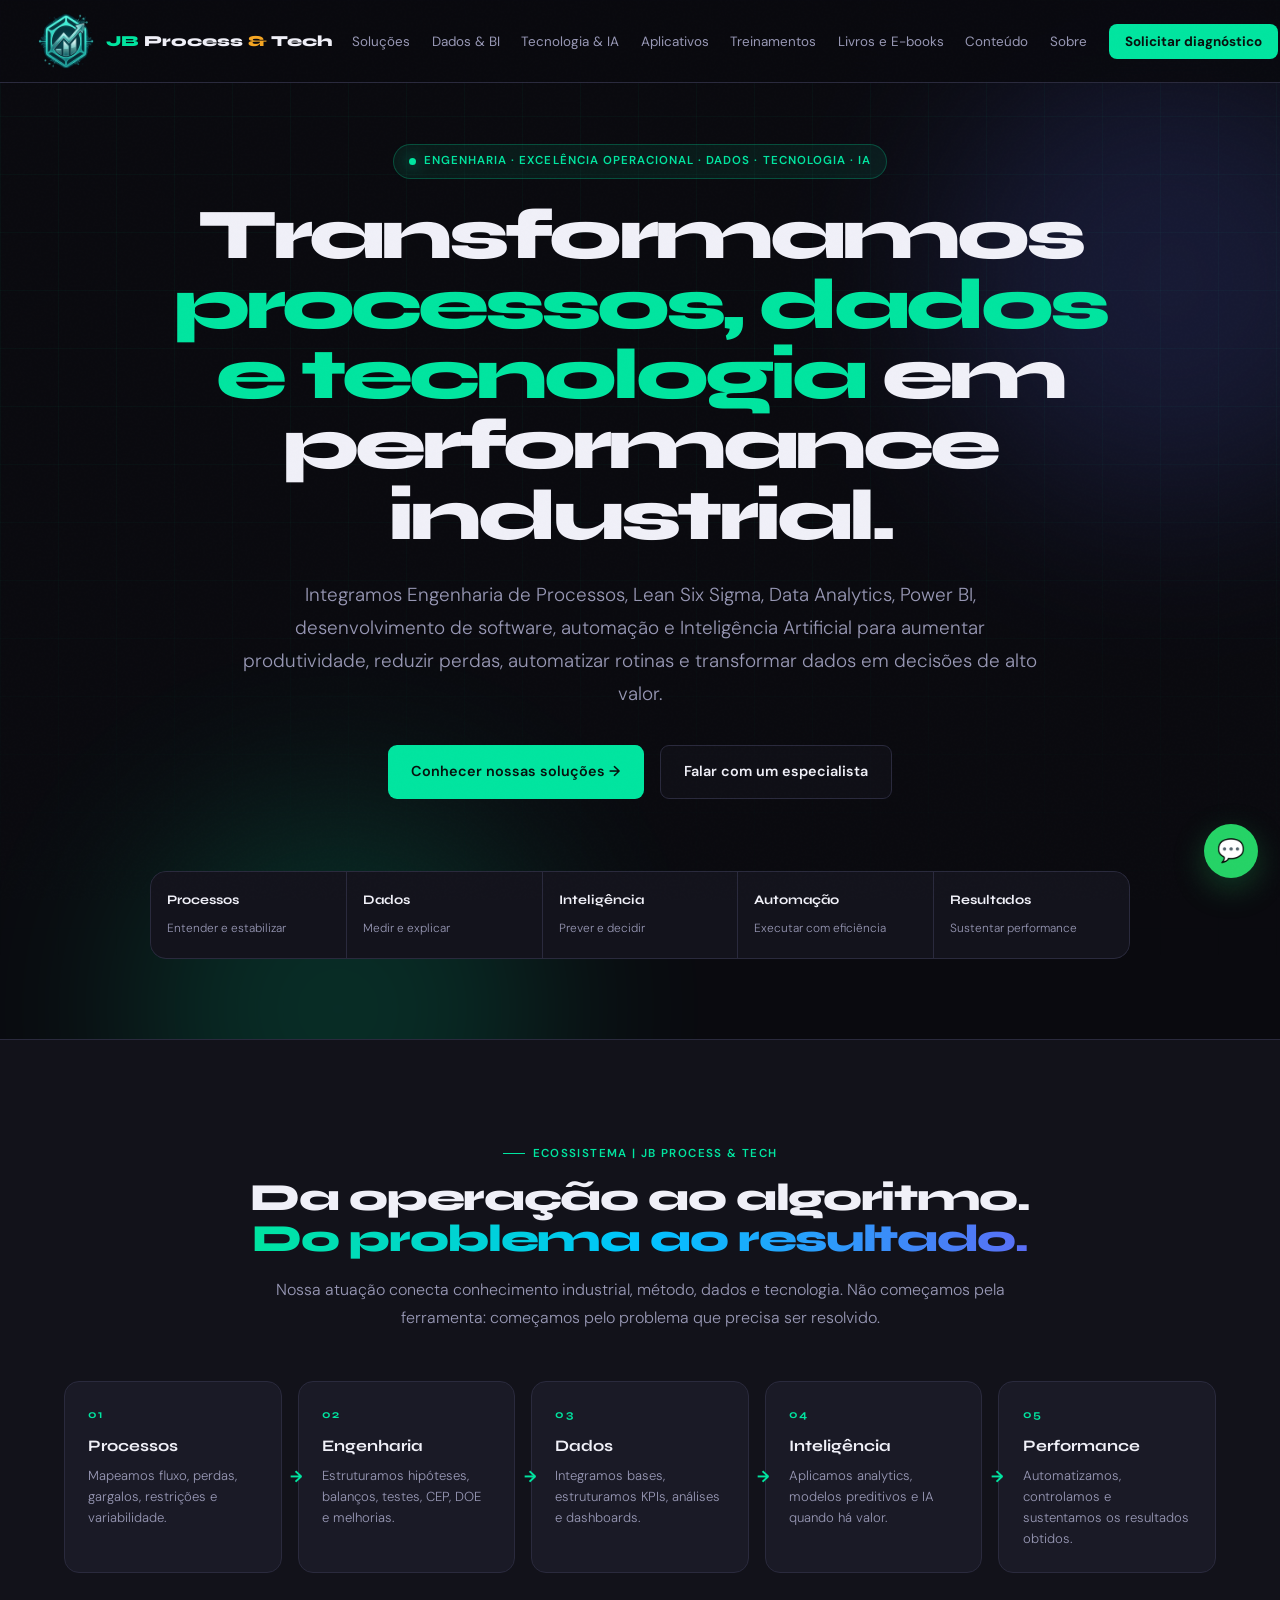
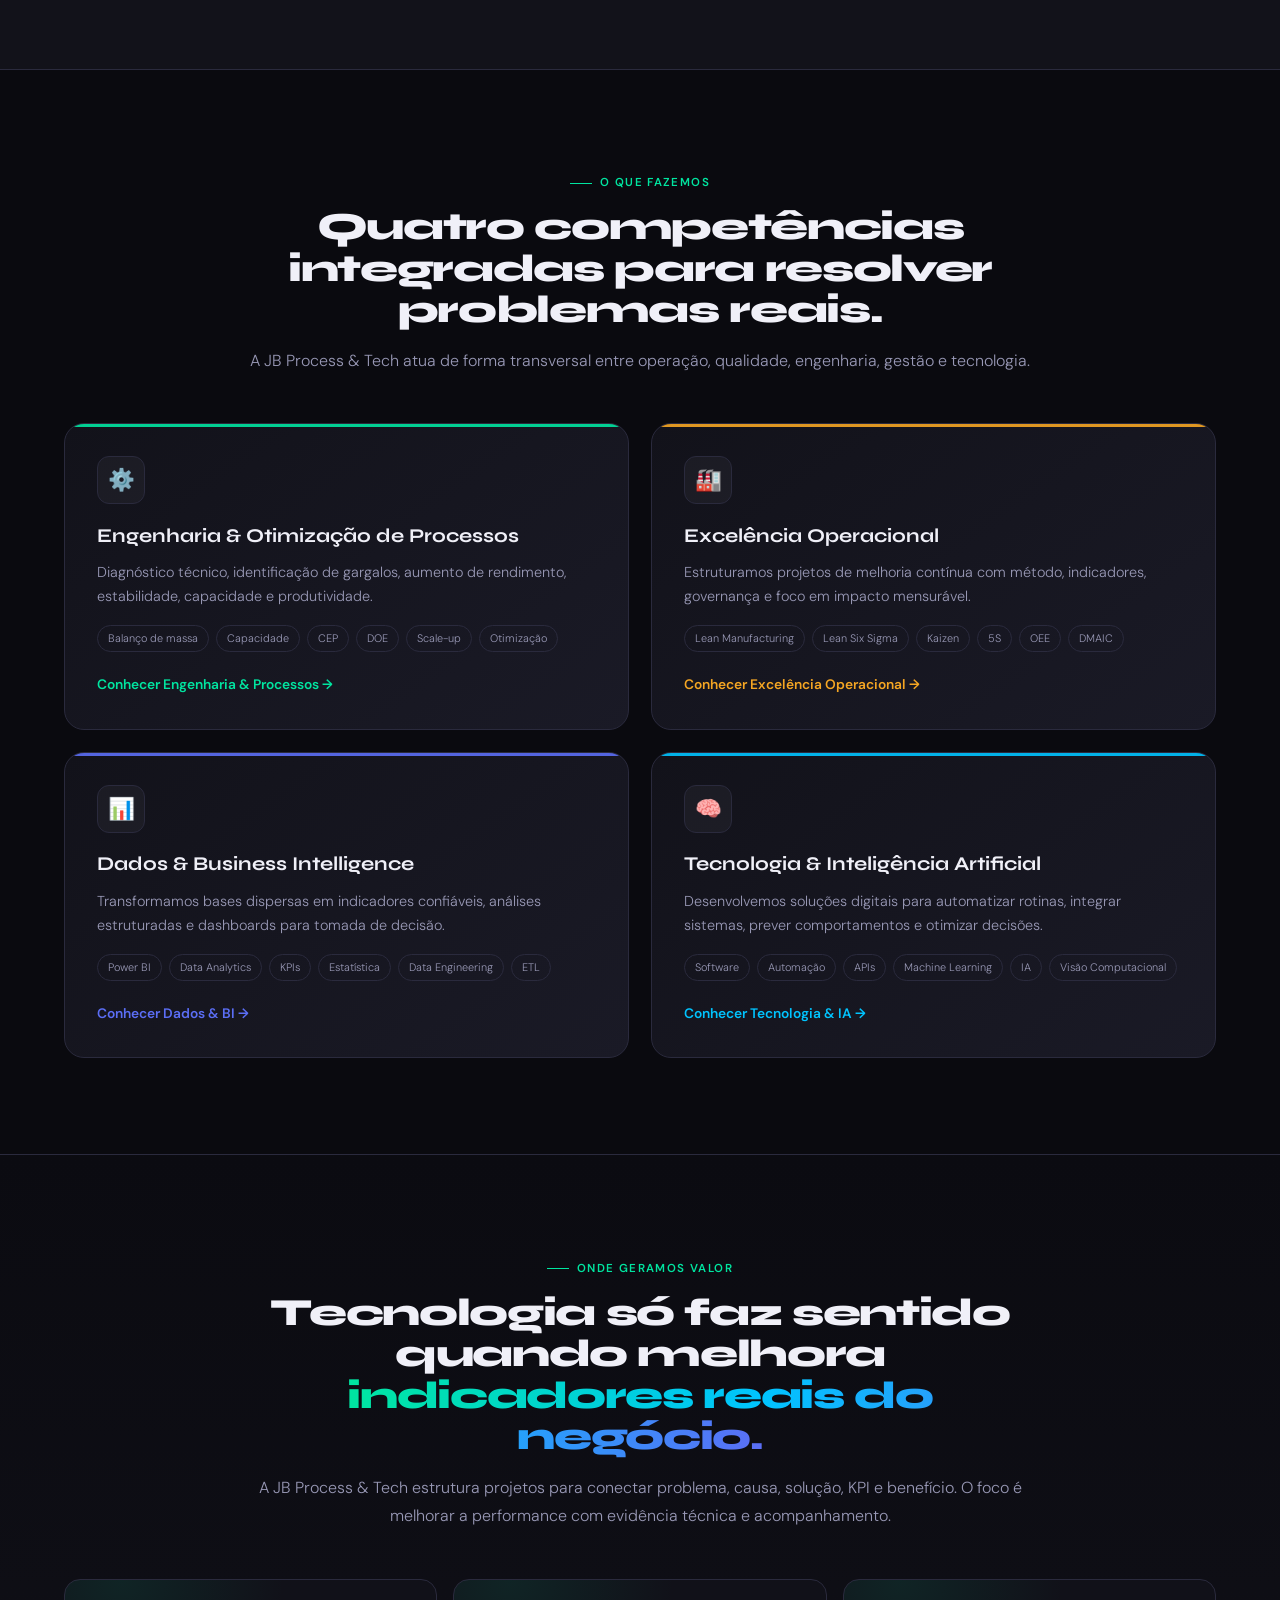
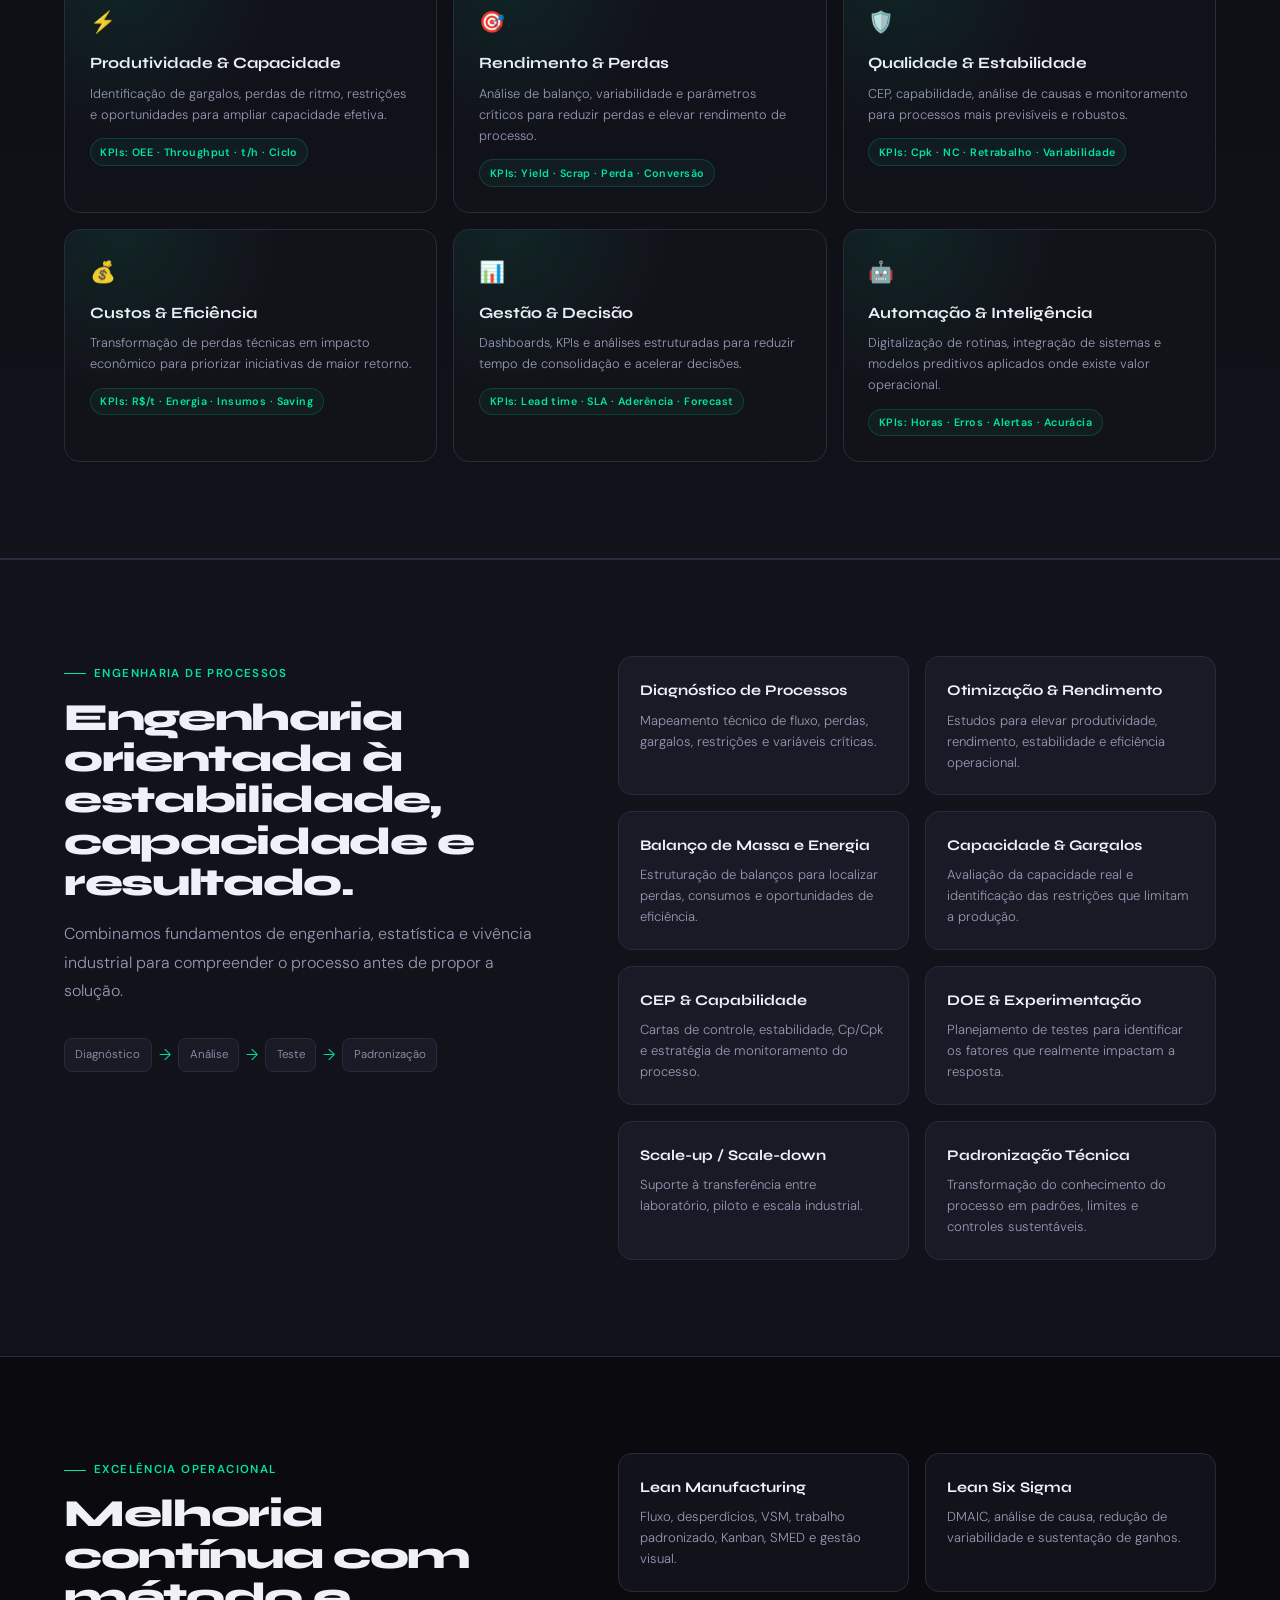
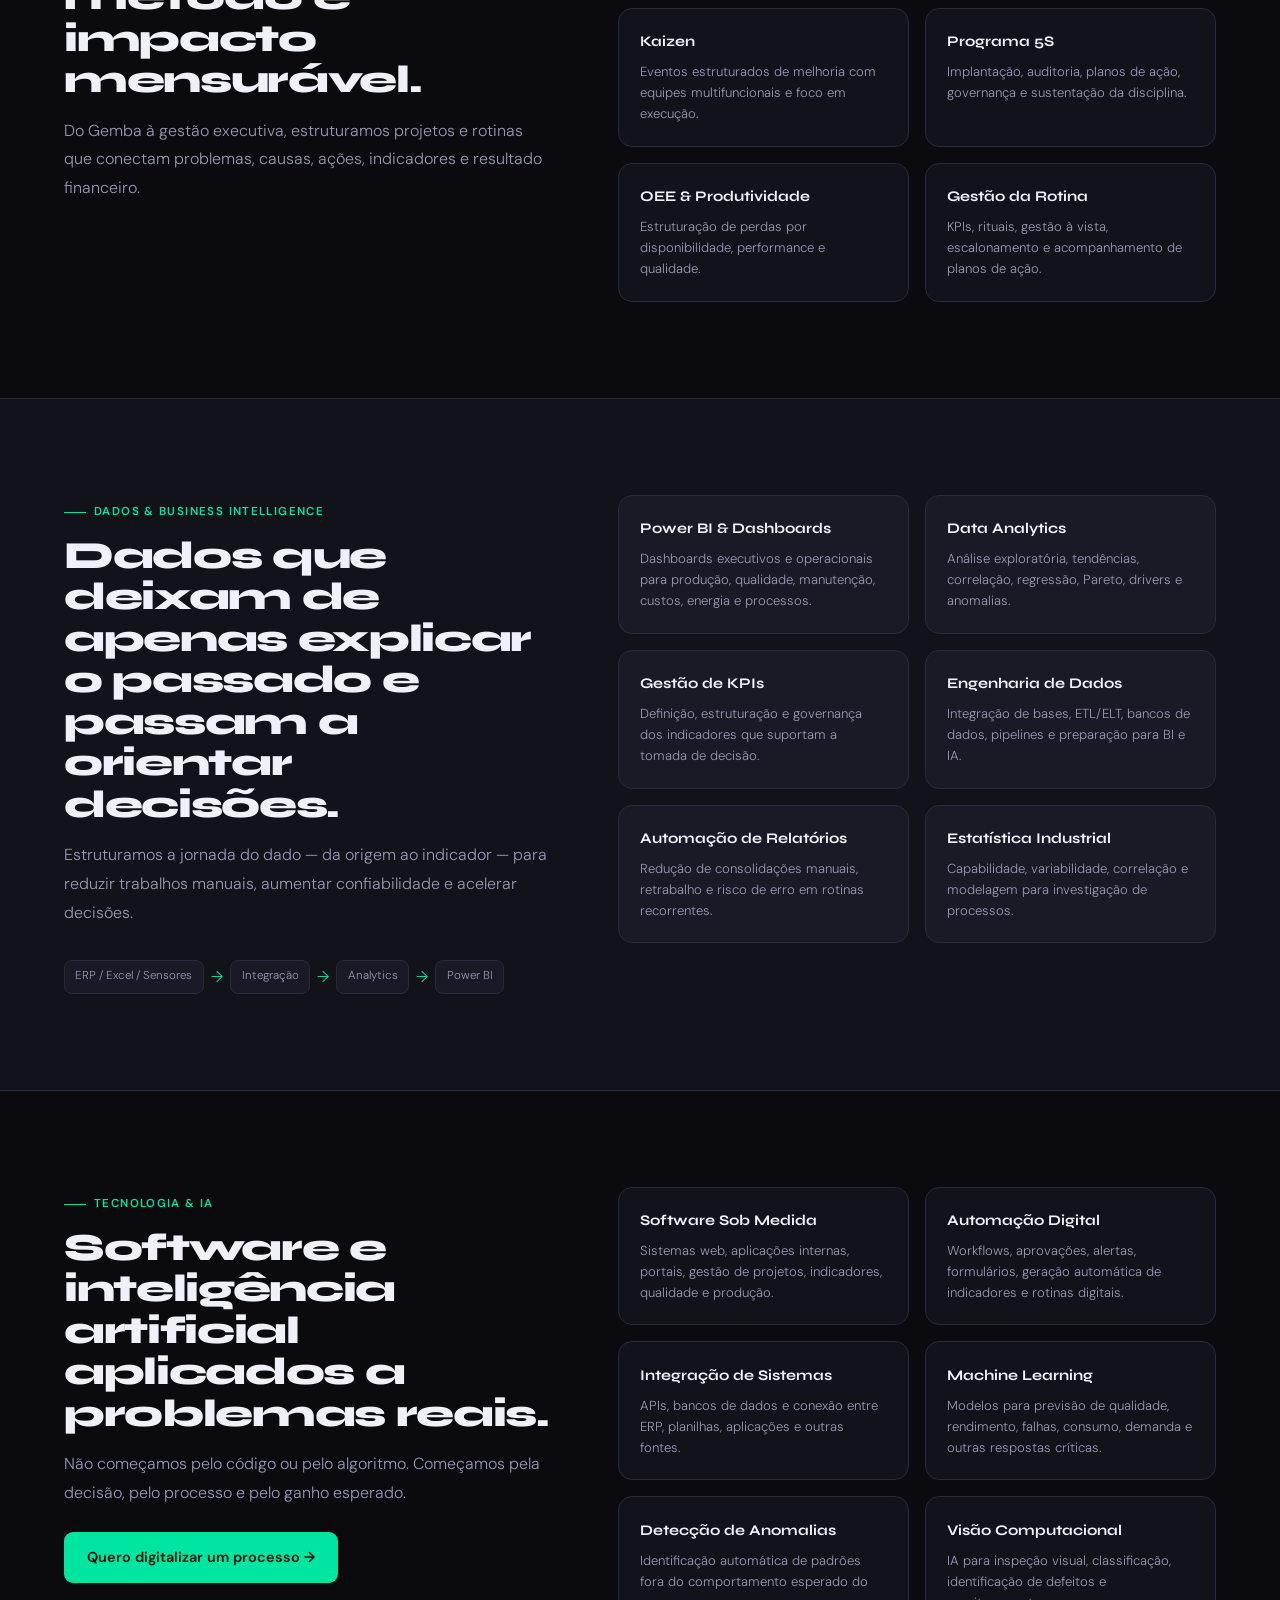
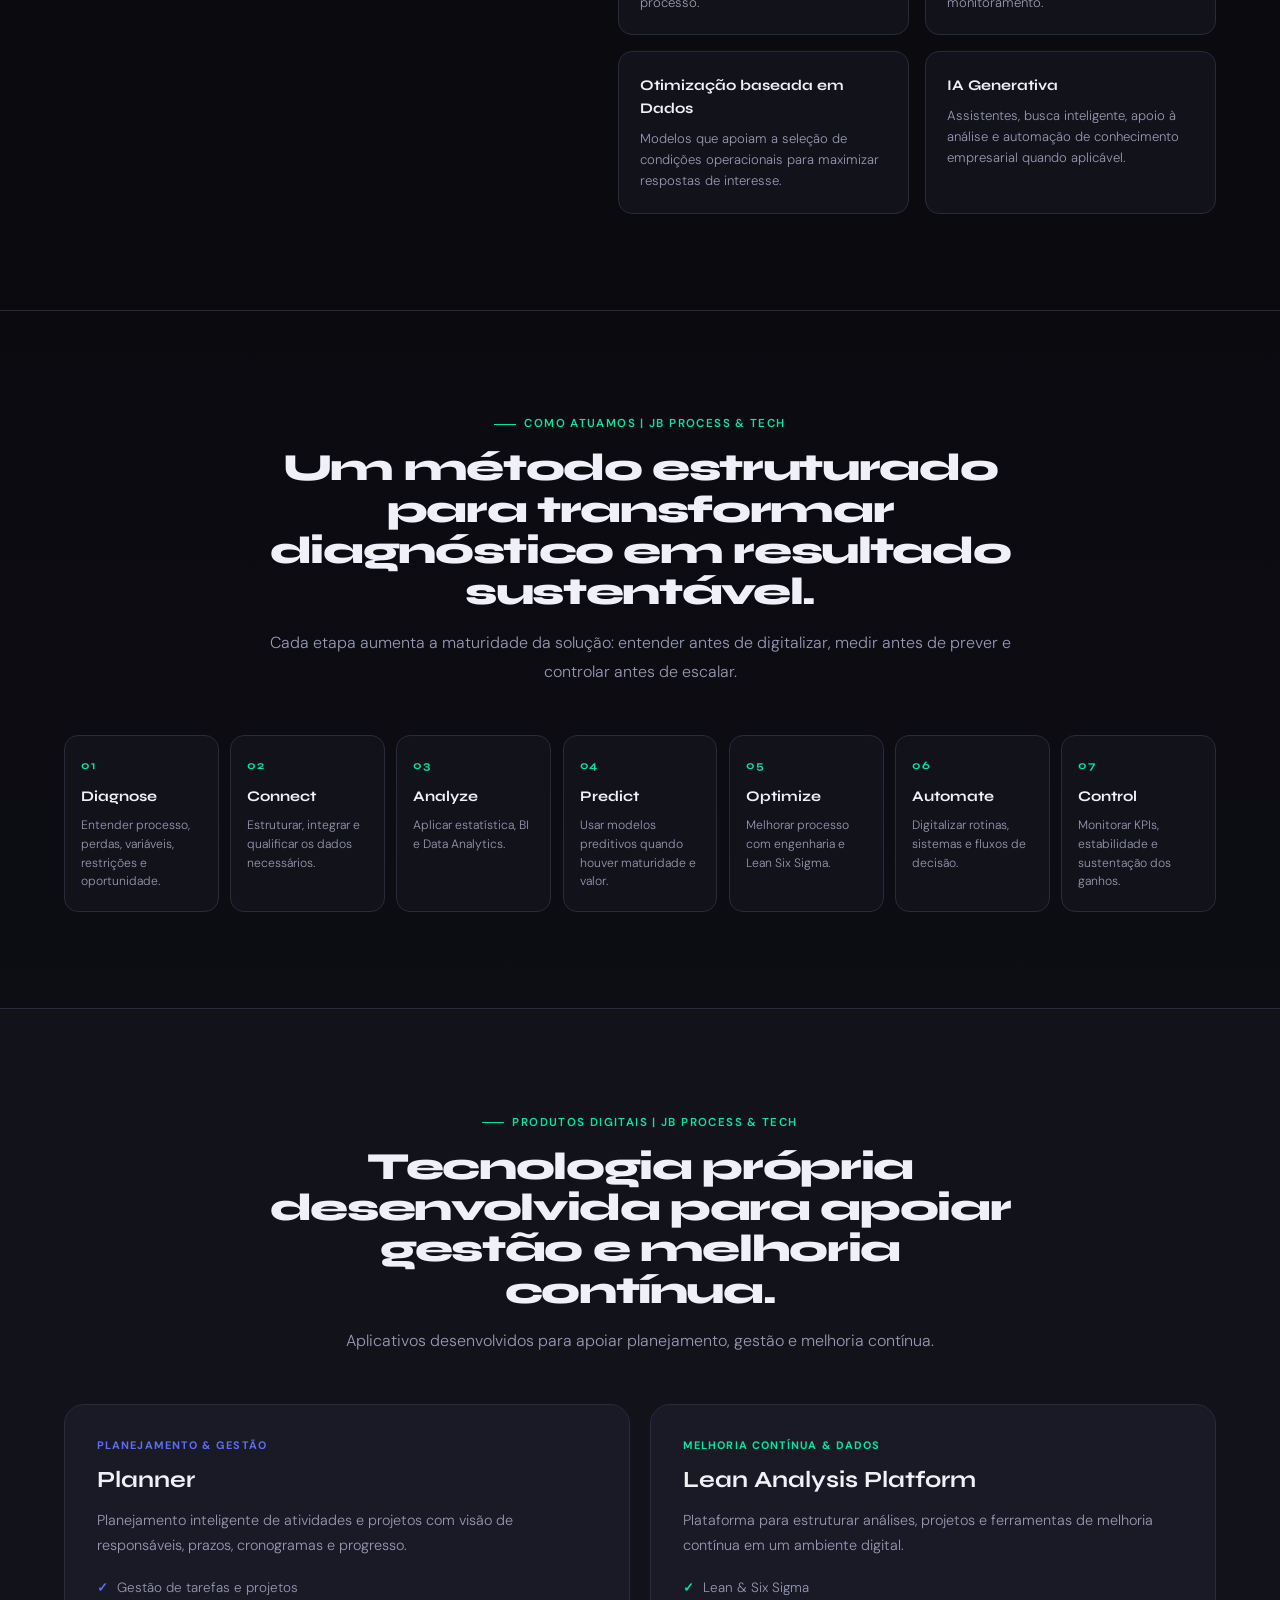
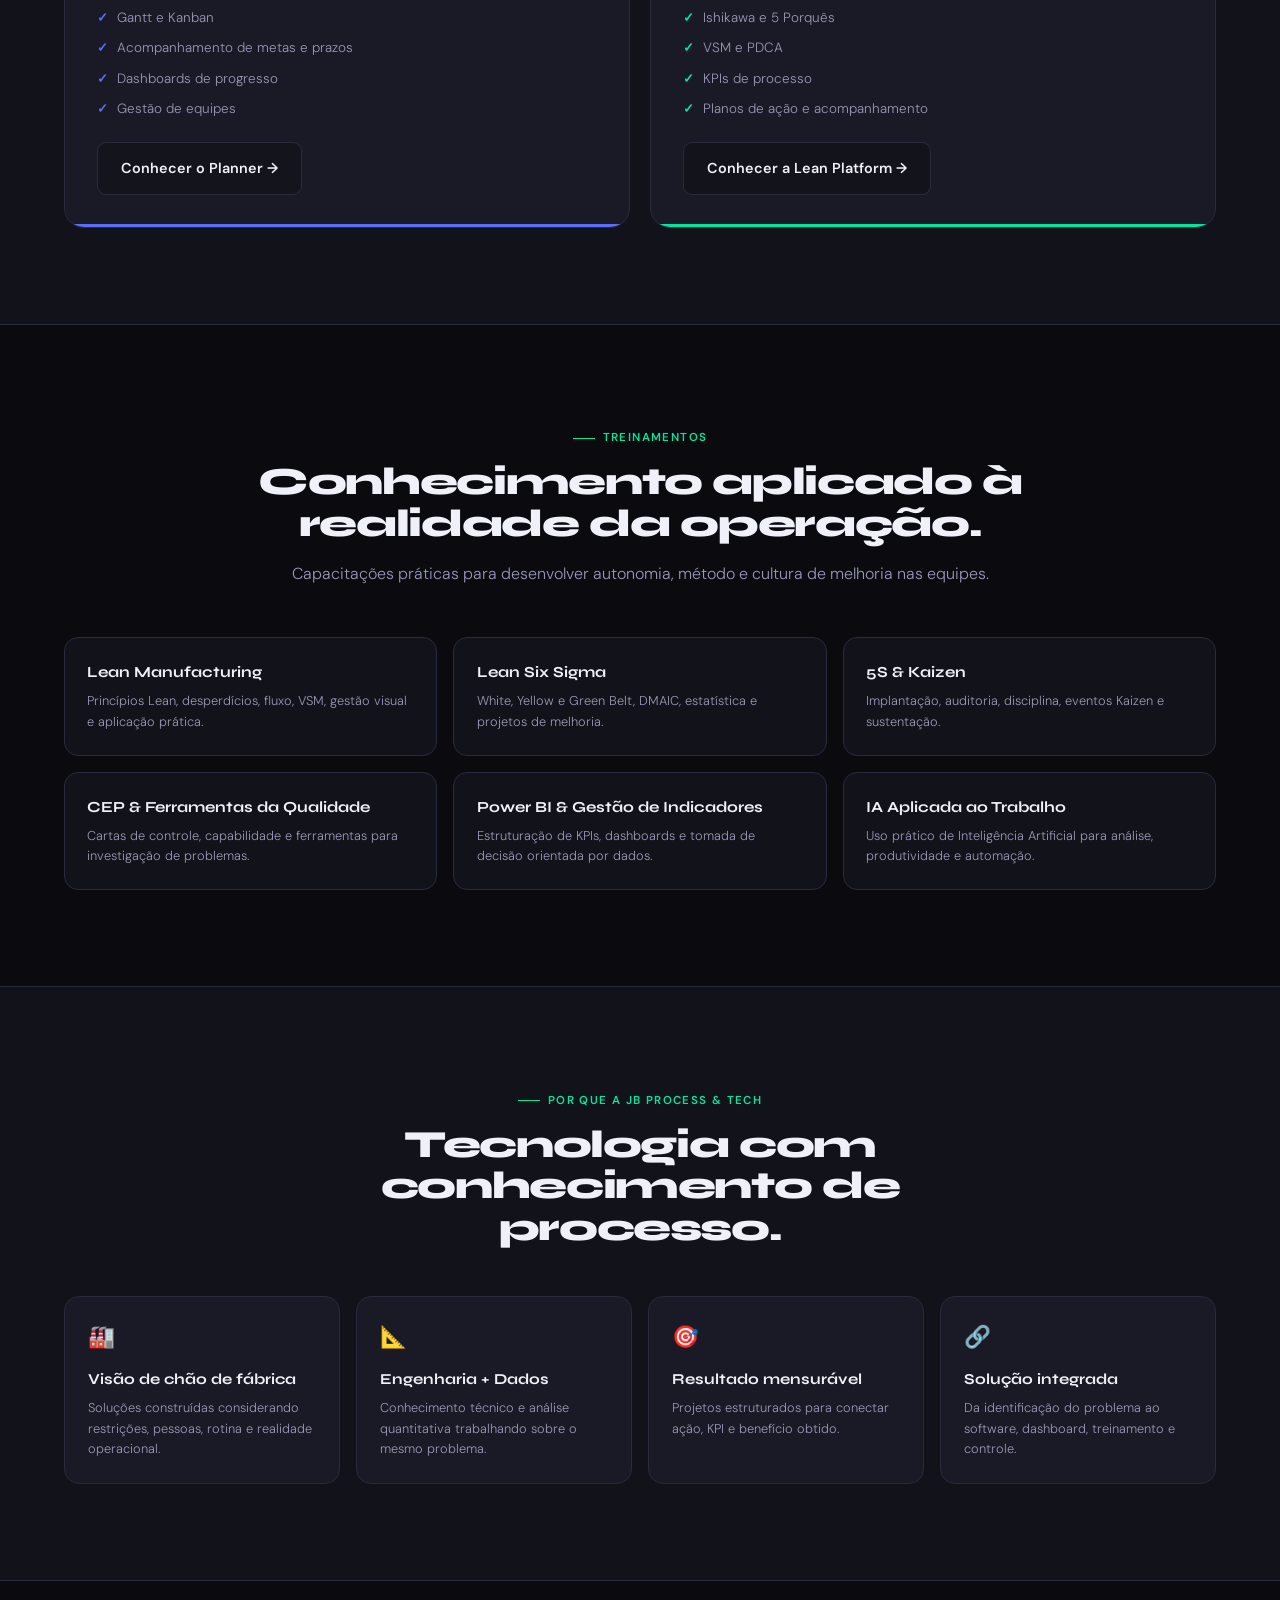
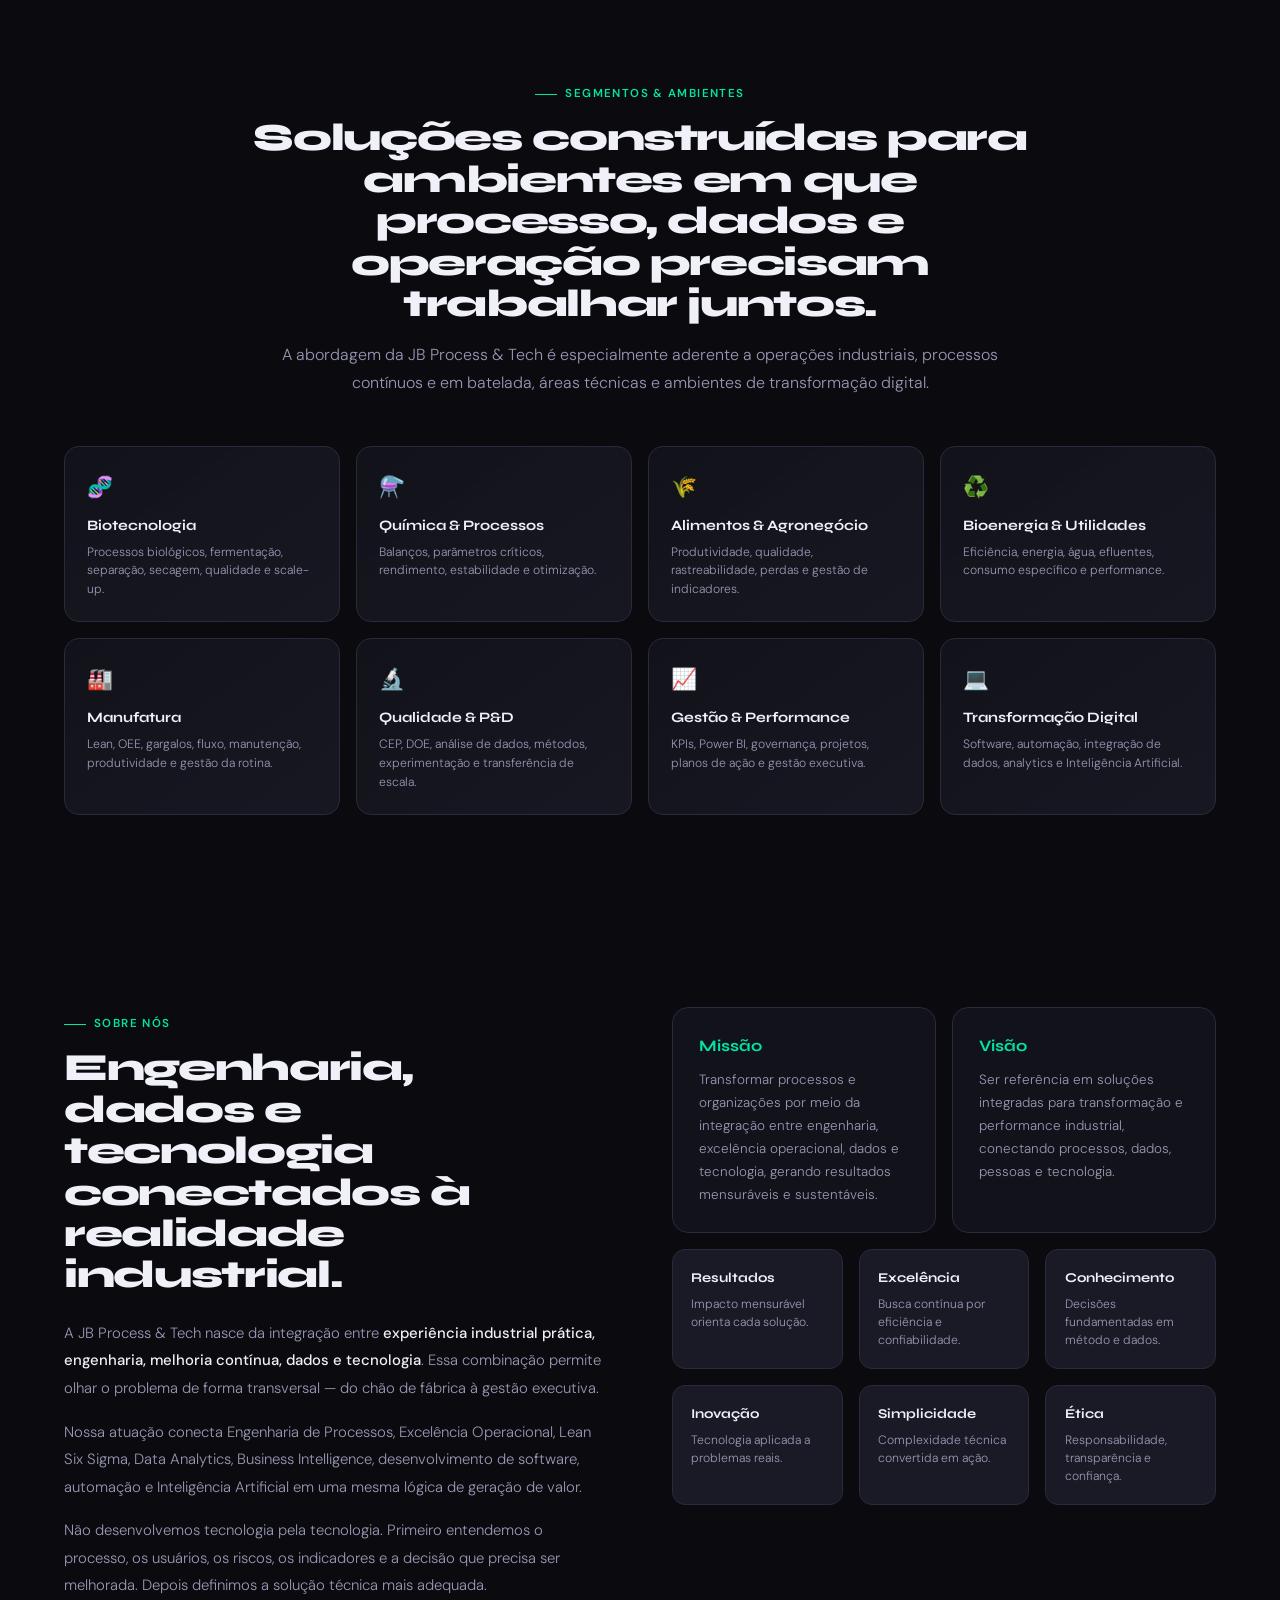
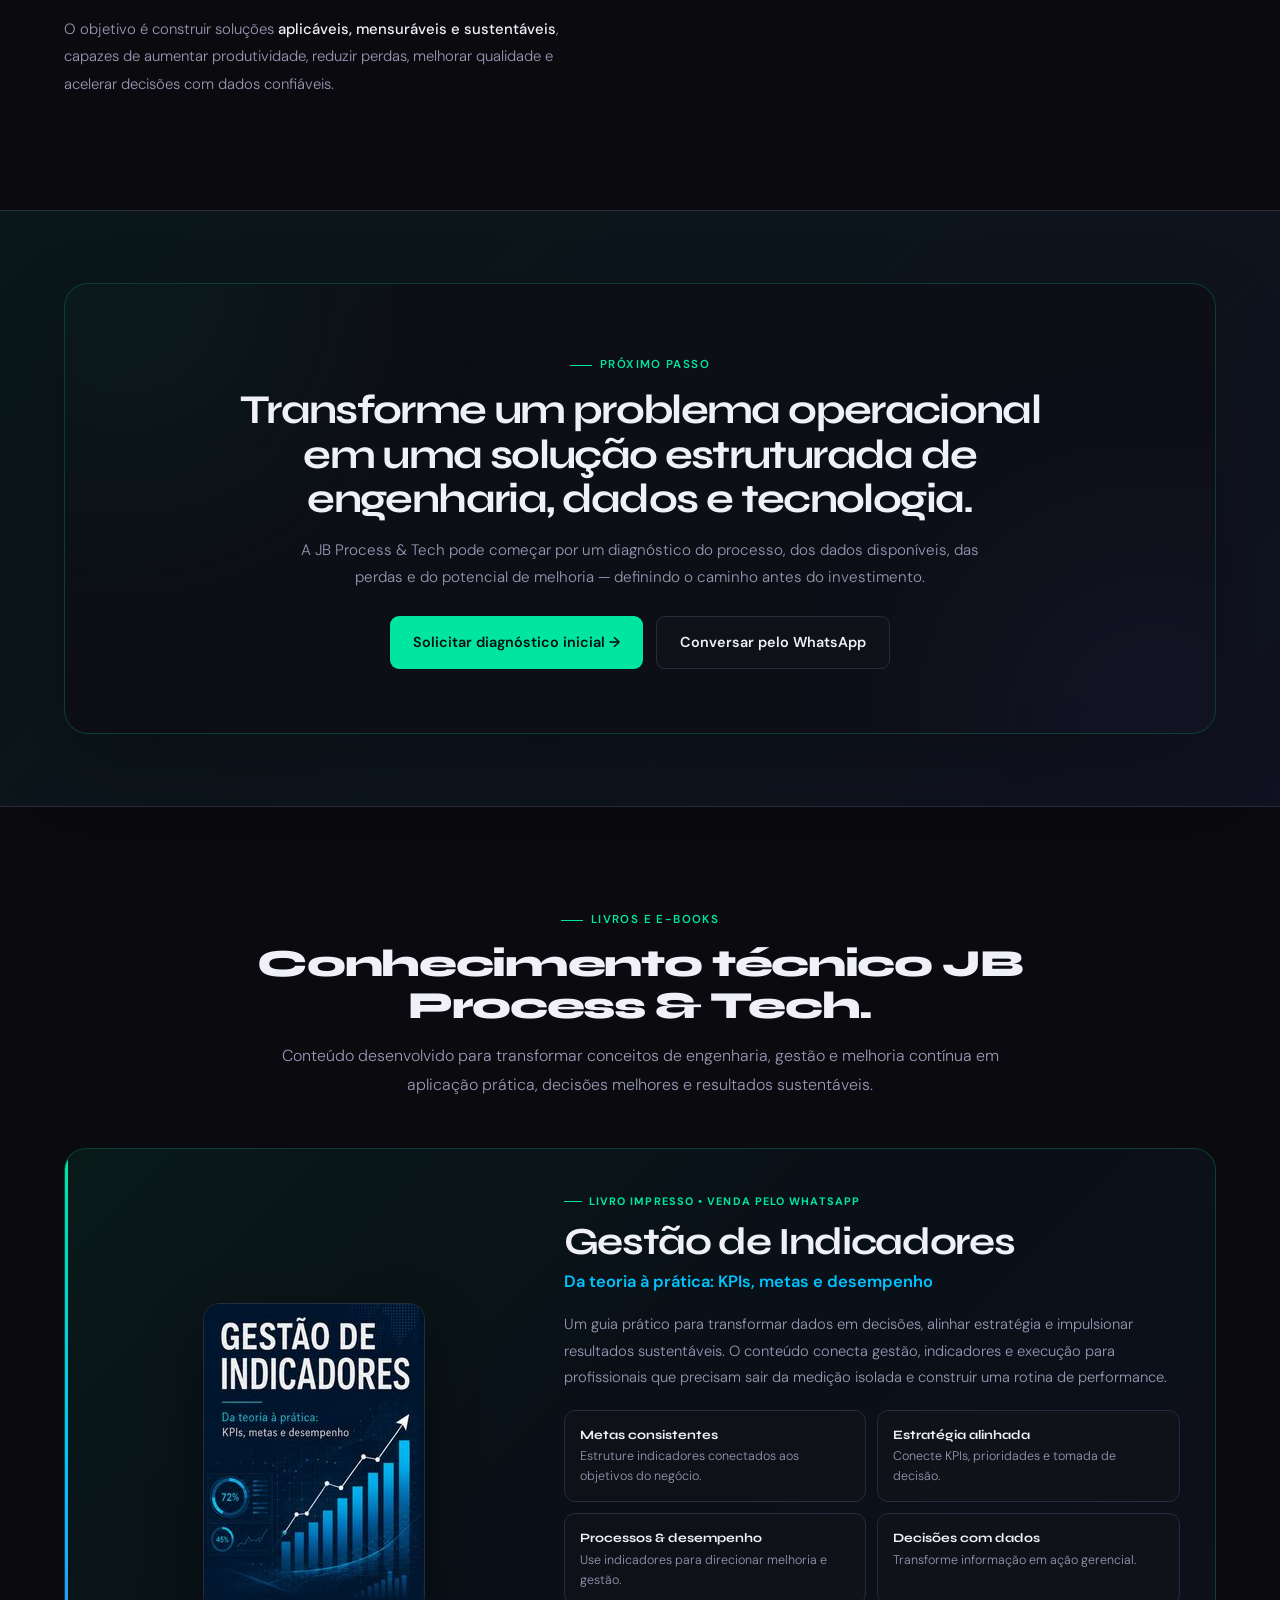
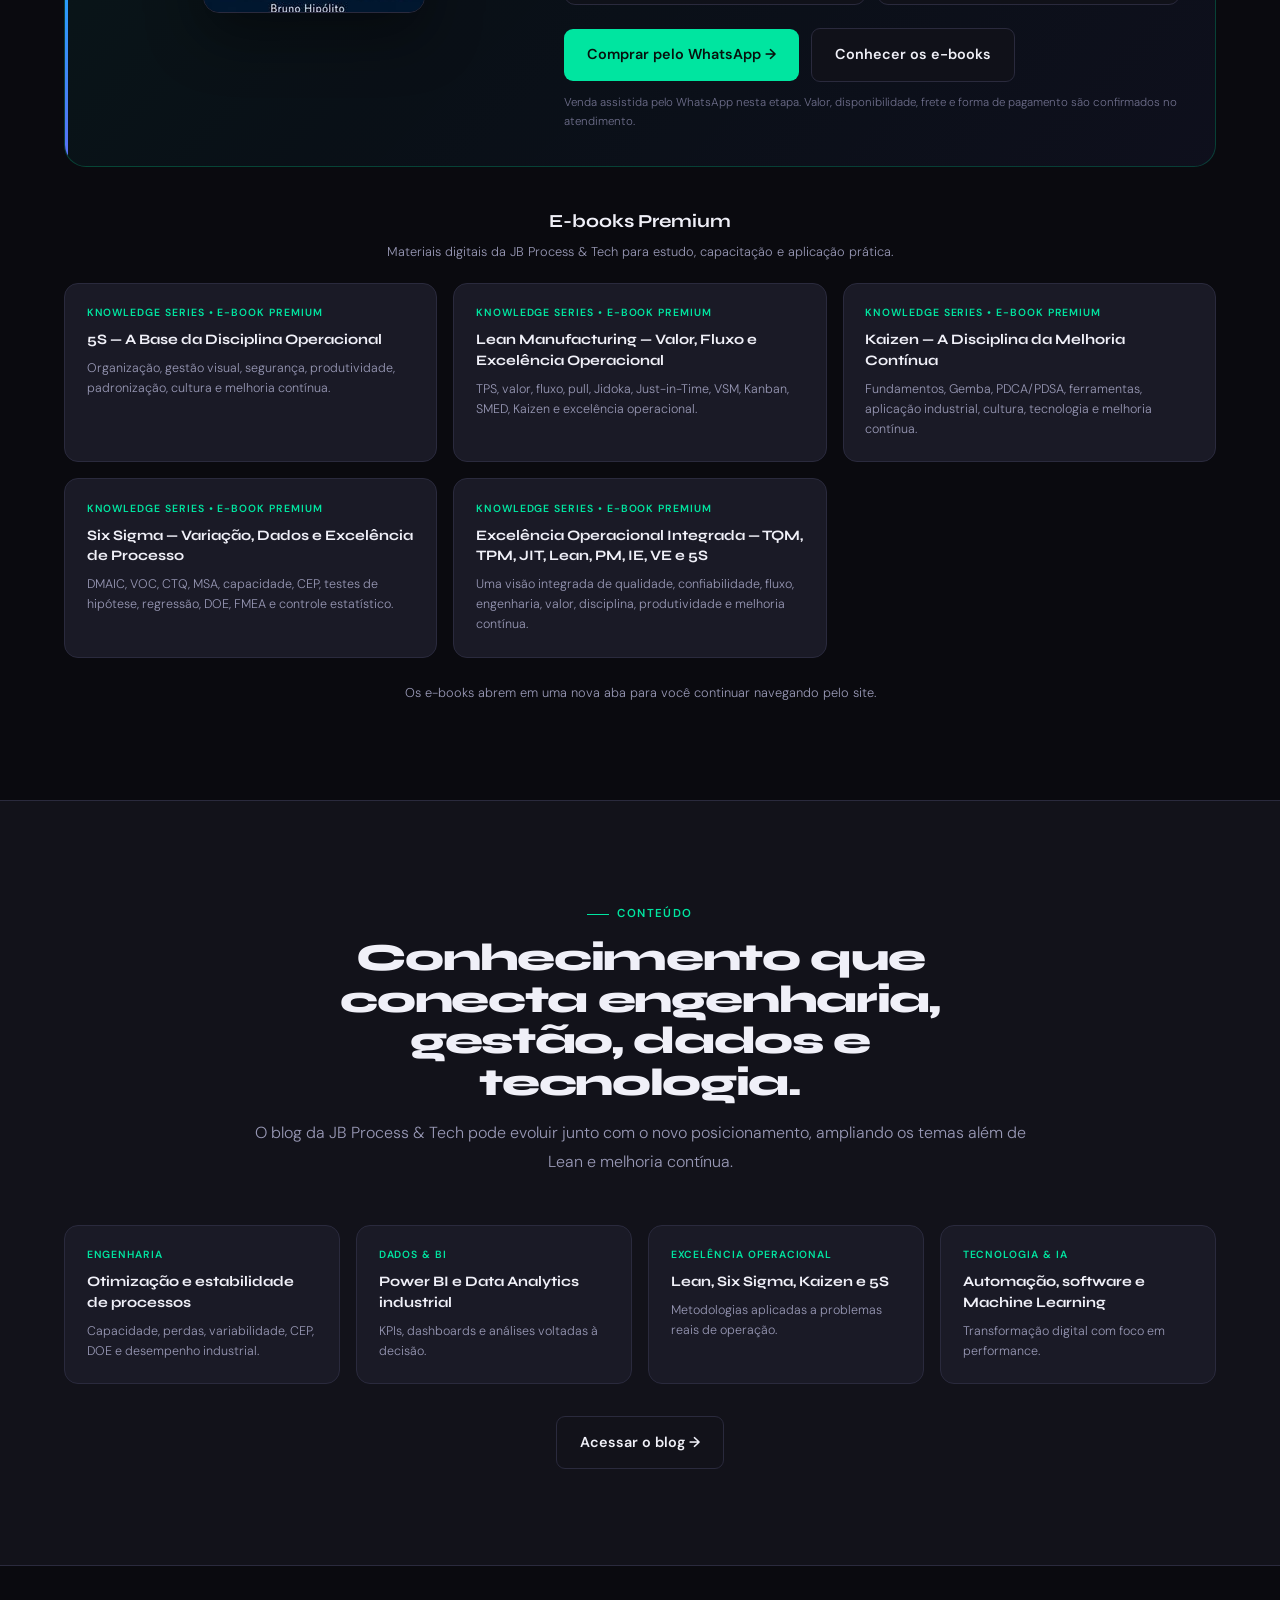
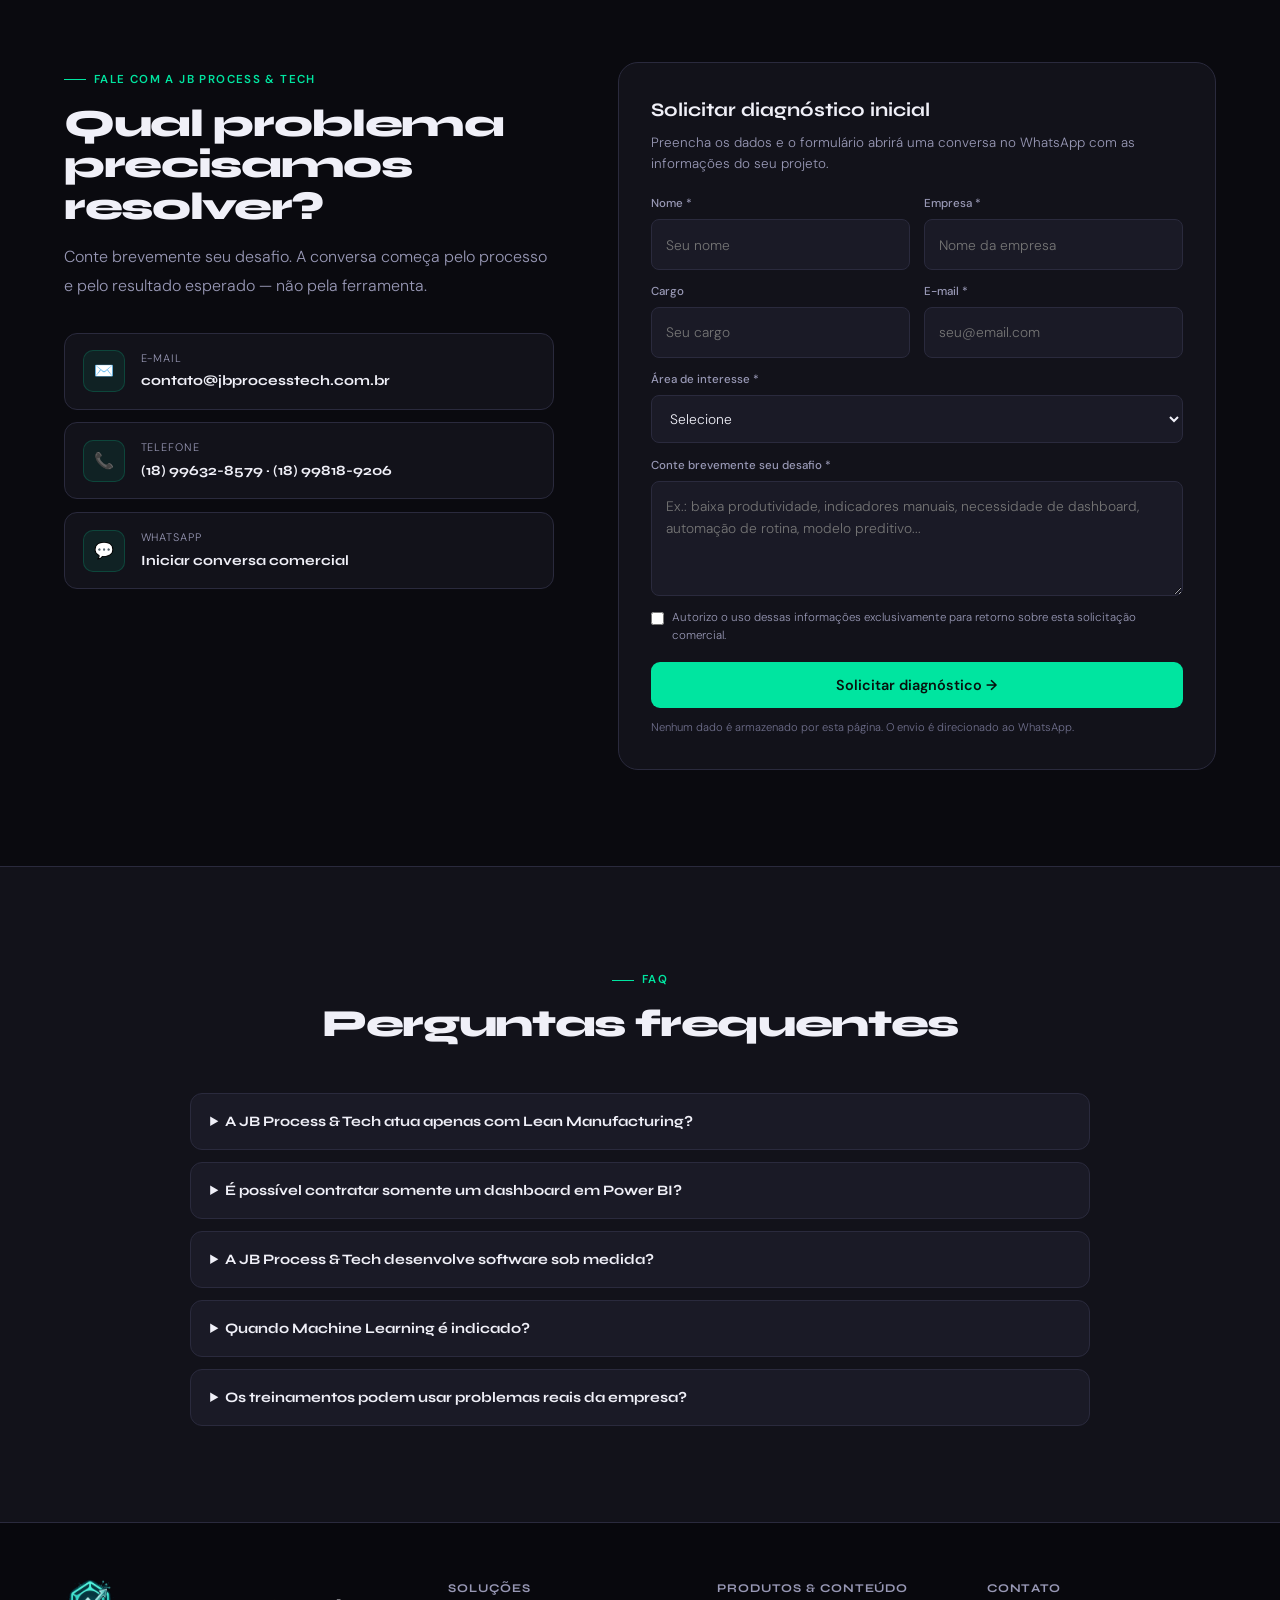
==== index.html @ 0191b5ca "fix: usar JPEG real do livro no site" ====
<!DOCTYPE html>
<html lang="pt-BR">
<head>
<meta charset="UTF-8">
<meta name="viewport" content="width=device-width, initial-scale=1.0">
<title>JB Process & Tech | Engenharia, Dados, Software, Automação e IA</title>
<meta name="description" content="Soluções em Engenharia de Processos, Lean Six Sigma, Power BI, Data Analytics, desenvolvimento de software, automação e Inteligência Artificial para elevar a performance industrial.">
<meta name="keywords" content="engenharia de processos, lean manufacturing, lean six sigma, power bi, data analytics, software industrial, automação de processos, machine learning industrial, inteligência artificial indústria, melhoria contínua, gestão de indicadores">
<meta name="author" content="JB Process & Tech">
<meta name="theme-color" content="#0a0a0f">
<meta property="og:title" content="JB Process & Tech | Performance Industrial por Processos, Dados e Tecnologia">
<meta property="og:description" content="Engenharia de Processos, Excelência Operacional, Dados, Software, Automação e IA conectados para gerar resultados mensuráveis.">
<meta property="og:url" content="https://www.jbprocesstech.com.br">
<meta property="og:type" content="website">
<link rel="canonical" href="https://www.jbprocesstech.com.br">
<link rel="icon" type="image/x-icon" href="favicon.ico">
<link rel="icon" type="image/png" sizes="32x32" href="favicon-32x32.png">
<link rel="icon" type="image/png" sizes="16x16" href="favicon-16x16.png">
<link rel="apple-touch-icon" sizes="180x180" href="apple-touch-icon.png">
<link rel="preconnect" href="https://fonts.googleapis.com">
<link rel="preconnect" href="https://fonts.gstatic.com" crossorigin>
<link href="https://fonts.googleapis.com/css2?family=Syne:wght@400;600;700;800&family=DM+Sans:ital,wght@0,300;0,400;0,500;0,600;1,300&display=swap" rel="stylesheet">
<script type="application/ld+json">
{
  "@context": "https://schema.org",
  "@type": "Organization",
  "name": "JB Process & Tech",
  "url": "https://www.jbprocesstech.com.br",
  "description": "Soluções integradas em engenharia de processos, excelência operacional, dados, software, automação e inteligência artificial.",
  "contactPoint": [{
    "@type": "ContactPoint",
    "telephone": "+55-18-99632-8579",
    "contactType": "sales",
    "areaServed": "BR",
    "availableLanguage": ["Portuguese"]
  }]
}
</script>
<style>
:root {
  --bg:#0a0a0f;
  --surface:#12121a;
  --surface2:#1a1a26;
  --surface3:#20202d;
  --border:#2a2a3d;
  --accent1:#00e5a0;
  --accent2:#5b6ef5;
  --accent3:#f5a623;
  --accent4:#00c4ff;
  --danger:#e55264;
  --text:#f0f0f8;
  --muted:#9898b5;
  --muted2:#6f6f8c;
  --max:1200px;
}
*{margin:0;padding:0;box-sizing:border-box}
html{scroll-behavior:smooth;scroll-padding-top:92px}
body{background:var(--bg);color:var(--text);font-family:'DM Sans',sans-serif;font-weight:300;overflow-x:hidden;line-height:1.6}
body::before{content:'';position:fixed;inset:0;background-image:url("data:image/svg+xml,%3Csvg viewBox='0 0 512 512' xmlns='http://www.w3.org/2000/svg'%3E%3Cfilter id='n'%3E%3CfeTurbulence type='fractalNoise' baseFrequency='.75' numOctaves='4' stitchTiles='stitch'/%3E%3C/filter%3E%3Crect width='100%25' height='100%25' filter='url(%23n)' opacity='.04'/%3E%3C/svg%3E");pointer-events:none;z-index:9999;opacity:.35}
a{color:inherit}
.container{width:min(var(--max),90%);margin:0 auto}
section{padding:6rem 0}
.section-head{max-width:780px;margin:0 auto 3rem;text-align:center}
.section-head .eyebrow{justify-content:center}
.section-head .section-title,.section-head .section-desc{margin-left:auto;margin-right:auto}
.section-head.center{margin-left:auto;margin-right:auto;text-align:center}
.eyebrow{display:inline-flex;align-items:center;gap:.5rem;font-size:.72rem;font-weight:600;letter-spacing:.12em;text-transform:uppercase;color:var(--accent1);margin-bottom:.85rem}
.eyebrow::before{content:'';width:22px;height:1px;background:var(--accent1)}
.section-title{font-family:'Syne',sans-serif;font-size:clamp(1.7rem,3vw,2.7rem);font-weight:800;line-height:1.08;letter-spacing:-.035em}
.section-desc{color:var(--muted);font-size:1rem;line-height:1.8;margin-top:1rem}
.gradient-text{background:linear-gradient(90deg,var(--accent1),var(--accent4),var(--accent2));-webkit-background-clip:text;background-clip:text;color:transparent}

/* NAV */
nav{position:fixed;top:0;left:0;right:0;z-index:1000;background:rgba(10,10,15,.88);backdrop-filter:blur(18px);border-bottom:1px solid var(--border)}
.nav-inner{width:min(1320px,94%);height:82px;margin:0 auto;display:flex;align-items:center;justify-content:space-between;gap:1.25rem}
.nav-logo{font-family:'Syne',sans-serif;font-weight:800;font-size:.96rem;text-decoration:none;display:flex;align-items:center;gap:.72rem;white-space:nowrap;flex-shrink:0}
.nav-logo img{width:56px;height:56px;object-fit:contain;display:block}
.nav-logo .jb{color:var(--accent1)} .nav-logo .amp{color:var(--accent3)}
.nav-links{display:flex;align-items:center;gap:1.35rem;list-style:none}
.nav-links a{color:var(--muted);text-decoration:none;font-size:.84rem;font-weight:400;white-space:nowrap;transition:.2s}
.nav-links a:hover{color:var(--text)}
.nav-cta{background:var(--accent1)!important;color:#08100d!important;padding:.58rem 1rem;border-radius:8px;font-weight:700!important}
.menu-toggle{display:none;background:none;border:1px solid var(--border);border-radius:8px;color:var(--text);width:42px;height:42px;font-size:1.25rem;cursor:pointer}

/* HERO */
.hero{min-height:100vh;display:flex;align-items:center;position:relative;overflow:hidden;padding:9rem 0 5rem}
.hero-grid{position:absolute;inset:0;background-image:linear-gradient(rgba(0,229,160,.035) 1px,transparent 1px),linear-gradient(90deg,rgba(0,229,160,.035) 1px,transparent 1px);background-size:58px 58px;mask-image:linear-gradient(to bottom,#000 40%,transparent 95%)}
.orb{position:absolute;border-radius:50%;filter:blur(90px);opacity:.16;pointer-events:none}
.orb.a{width:460px;height:460px;background:var(--accent2);right:-120px;top:50px}
.orb.b{width:420px;height:420px;background:var(--accent1);left:10%;bottom:-180px}
.hero-content{position:relative;z-index:2;max-width:1020px;margin:0 auto;text-align:center}
.hero-badge{display:inline-flex;align-items:center;gap:.5rem;padding:.45rem .95rem;border-radius:999px;background:rgba(0,229,160,.08);border:1px solid rgba(0,229,160,.25);color:var(--accent1);font-size:.72rem;font-weight:600;letter-spacing:.09em;text-transform:uppercase;margin-bottom:1.3rem}
.hero-badge span{width:7px;height:7px;background:var(--accent1);border-radius:50%;box-shadow:0 0 16px rgba(0,229,160,.8)}
.hero h1{font-family:'Syne',sans-serif;font-size:clamp(2.4rem,5.6vw,5.4rem);line-height:.98;letter-spacing:-.055em;font-weight:800;max-width:1000px;margin-left:auto;margin-right:auto}
.hero h1 em{font-style:normal;color:var(--accent1)}
.hero-sub{max-width:800px;color:var(--muted);font-size:clamp(1rem,1.6vw,1.18rem);line-height:1.75;margin:1.7rem auto 0}
.hero-actions{display:flex;gap:1rem;flex-wrap:wrap;margin-top:2.2rem;justify-content:center}
.btn{display:inline-flex;align-items:center;justify-content:center;gap:.55rem;text-decoration:none;border-radius:9px;padding:.88rem 1.45rem;font-size:.9rem;font-weight:600;transition:.22s;cursor:pointer;border:none;font-family:inherit}
.btn-primary{background:var(--accent1);color:#07110d}
.btn-primary:hover{transform:translateY(-2px);box-shadow:0 12px 32px rgba(0,229,160,.25)}
.btn-secondary{border:1px solid var(--border);background:rgba(18,18,26,.75);color:var(--text)}
.btn-secondary:hover{border-color:var(--muted);background:var(--surface2)}
.hero-pillars{display:grid;grid-template-columns:repeat(5,1fr);gap:1px;margin:4.5rem auto 0;background:var(--border);border:1px solid var(--border);border-radius:16px;overflow:hidden;max-width:980px;text-align:left}
.hero-pillar{background:rgba(18,18,26,.92);padding:1.15rem 1rem}
.hero-pillar strong{display:block;font-family:'Syne',sans-serif;font-size:.82rem;margin-bottom:.22rem}
.hero-pillar span{font-size:.74rem;color:var(--muted)}

/* ECOSYSTEM */
.ecosystem{background:var(--surface);border-top:1px solid var(--border);border-bottom:1px solid var(--border)}
.flow{display:grid;grid-template-columns:repeat(5,1fr);gap:1rem;align-items:stretch}
.flow-card{background:var(--surface2);border:1px solid var(--border);border-radius:15px;padding:1.45rem;position:relative;min-height:150px}
.flow-card:not(:last-child)::after{content:'→';position:absolute;right:-1.35rem;top:50%;transform:translateY(-50%);color:var(--accent1);z-index:2;font-weight:700}
.flow-num{font-family:'Syne',sans-serif;color:var(--accent1);font-size:.72rem;letter-spacing:.1em;font-weight:700}
.flow-card h3{font-family:'Syne',sans-serif;font-size:1rem;margin:.55rem 0 .4rem}
.flow-card p{font-size:.82rem;color:var(--muted);line-height:1.6}

/* SOLUTIONS */
.solutions-grid{display:grid;grid-template-columns:repeat(2,1fr);gap:1.4rem}
.solution-card{background:linear-gradient(145deg,var(--surface),var(--surface2));border:1px solid var(--border);border-radius:20px;padding:2rem;position:relative;overflow:hidden;transition:.25s}
.solution-card:hover{transform:translateY(-5px);border-color:rgba(0,229,160,.34);box-shadow:0 24px 48px rgba(0,0,0,.24)}
.solution-card::after{content:'';position:absolute;left:0;top:0;width:100%;height:3px;background:var(--card-color,var(--accent1));opacity:.9}
.solution-icon{width:48px;height:48px;border-radius:12px;display:grid;place-items:center;background:rgba(255,255,255,.04);border:1px solid var(--border);font-size:1.35rem;margin-bottom:1.2rem}
.solution-card h3{font-family:'Syne',sans-serif;font-size:1.22rem;line-height:1.25;margin-bottom:.75rem}
.solution-card>p{color:var(--muted);font-size:.9rem;line-height:1.7;margin-bottom:1rem}
.tags{display:flex;flex-wrap:wrap;gap:.45rem}
.tag{font-size:.68rem;border:1px solid var(--border);border-radius:999px;padding:.25rem .62rem;color:var(--muted)}
.solution-link{display:inline-flex;margin-top:1.3rem;color:var(--card-color,var(--accent1));text-decoration:none;font-size:.86rem;font-weight:600}

/* VERTICAL DETAILS */
.detail-section{border-top:1px solid var(--border)}
.detail-section.alt{background:var(--surface)}
.detail-grid{display:grid;grid-template-columns:.9fr 1.1fr;gap:4rem;align-items:start}
.sticky-copy{position:sticky;top:120px}
.detail-list{display:grid;grid-template-columns:repeat(2,1fr);gap:1rem}
.detail-item{background:var(--surface2);border:1px solid var(--border);border-radius:14px;padding:1.35rem}
.detail-section:not(.alt) .detail-item{background:var(--surface)}
.detail-item h4{font-family:'Syne',sans-serif;font-size:.92rem;margin-bottom:.45rem}
.detail-item p{color:var(--muted);font-size:.82rem;line-height:1.6}
.detail-item b{color:var(--text);font-weight:500}
.mini-pipeline{margin-top:2rem;display:flex;align-items:center;gap:.45rem;flex-wrap:wrap}
.pipe-node{font-size:.72rem;color:var(--muted);padding:.42rem .65rem;border:1px solid var(--border);border-radius:8px;background:var(--surface2)}
.pipe-arrow{color:var(--accent1)}

/* VALUE / IMPACT */
.value-impact{background:linear-gradient(180deg,#0b0b11,var(--surface));border-top:1px solid var(--border);border-bottom:1px solid var(--border)}
.impact-grid{display:grid;grid-template-columns:repeat(3,1fr);gap:1rem}
.impact-card{position:relative;background:rgba(18,18,26,.78);border:1px solid var(--border);border-radius:16px;padding:1.55rem;overflow:hidden;transition:.25s}
.impact-card::before{content:'';position:absolute;inset:0;background:radial-gradient(circle at 15% 0%,rgba(0,229,160,.09),transparent 42%);pointer-events:none}
.impact-card:hover{transform:translateY(-4px);border-color:rgba(0,229,160,.32);box-shadow:0 18px 45px rgba(0,0,0,.24)}
.impact-card .impact-icon{font-size:1.3rem;margin-bottom:.75rem}
.impact-card h3{font-family:'Syne',sans-serif;font-size:.98rem;margin-bottom:.45rem}
.impact-card p{font-size:.8rem;color:var(--muted);line-height:1.65}
.impact-kpi{display:inline-flex;margin-top:.85rem;padding:.26rem .6rem;border-radius:999px;border:1px solid rgba(0,229,160,.18);background:rgba(0,229,160,.05);color:var(--accent1);font-size:.67rem;font-weight:600;letter-spacing:.04em}

/* SEGMENTS */
.segments{background:var(--bg);border-top:1px solid var(--border)}
.segment-grid{display:grid;grid-template-columns:repeat(4,1fr);gap:1rem}
.segment-card{background:linear-gradient(145deg,var(--surface),rgba(26,26,38,.85));border:1px solid var(--border);border-radius:15px;padding:1.4rem;min-height:142px;transition:.22s}
.segment-card:hover{border-color:rgba(91,110,245,.42);transform:translateY(-3px)}
.segment-card .segment-icon{font-size:1.3rem;margin-bottom:.7rem}
.segment-card h3{font-family:'Syne',sans-serif;font-size:.9rem;margin-bottom:.35rem}
.segment-card p{color:var(--muted);font-size:.76rem;line-height:1.55}

/* EXECUTIVE CTA */
.executive-cta{padding:4.5rem 0;background:linear-gradient(135deg,rgba(0,229,160,.06),rgba(91,110,245,.08));border-top:1px solid var(--border);border-bottom:1px solid var(--border)}
.executive-cta-box{position:relative;overflow:hidden;border:1px solid rgba(0,229,160,.22);background:rgba(14,14,21,.82);border-radius:24px;padding:clamp(2rem,5vw,4rem);text-align:center;box-shadow:0 30px 80px rgba(0,0,0,.22)}
.executive-cta-box::before{content:'';position:absolute;width:360px;height:360px;border-radius:50%;background:var(--accent1);filter:blur(130px);opacity:.08;left:-120px;top:-170px}
.executive-cta-box::after{content:'';position:absolute;width:360px;height:360px;border-radius:50%;background:var(--accent2);filter:blur(130px);opacity:.09;right:-120px;bottom:-170px}
.executive-cta-box>*{position:relative;z-index:1}
.executive-cta-box h2{font-family:'Syne',sans-serif;font-size:clamp(1.7rem,3.2vw,3rem);line-height:1.08;letter-spacing:-.04em;max-width:860px;margin:0 auto}
.executive-cta-box p{color:var(--muted);font-size:.95rem;line-height:1.75;max-width:720px;margin:1rem auto 1.6rem}
.executive-cta-actions{display:flex;gap:.8rem;justify-content:center;flex-wrap:wrap}

/* METHODOLOGY */
.method{background:linear-gradient(180deg,var(--bg),#0d0d14);border-top:1px solid var(--border)}
.method-grid{display:grid;grid-template-columns:repeat(7,1fr);gap:.7rem}
.method-step{background:var(--surface);border:1px solid var(--border);border-radius:14px;padding:1.25rem 1rem;min-height:175px}
.method-step .n{font-family:'Syne',sans-serif;font-size:.72rem;color:var(--accent1);font-weight:700;letter-spacing:.08em}
.method-step h3{font-family:'Syne',sans-serif;font-size:.92rem;margin:.7rem 0 .45rem}
.method-step p{font-size:.76rem;color:var(--muted);line-height:1.55}

/* APPS */
.apps{background:var(--surface);border-top:1px solid var(--border);border-bottom:1px solid var(--border)}
.apps-grid{display:grid;grid-template-columns:1fr 1fr;gap:1.25rem}
.app-card{background:var(--surface2);border:1px solid var(--border);border-radius:20px;padding:2rem;position:relative;overflow:hidden}
.app-card::after{content:'';position:absolute;inset:auto 0 0;height:3px;background:var(--app-color,var(--accent1))}
.app-label{font-size:.68rem;letter-spacing:.1em;text-transform:uppercase;color:var(--app-color,var(--accent1));font-weight:700}
.app-card h3{font-family:'Syne',sans-serif;font-size:1.45rem;margin:.4rem 0 .65rem}
.app-card>p{color:var(--muted);font-size:.9rem;line-height:1.7;margin-bottom:1.2rem}
.app-features{list-style:none;display:grid;gap:.55rem}
.app-features li{color:var(--muted);font-size:.84rem;display:flex;gap:.55rem}
.app-features li::before{content:'✓';color:var(--app-color,var(--accent1));font-weight:700}
.app-card .btn{margin-top:1.4rem}

/* TRAINING */
.training-grid{display:grid;grid-template-columns:repeat(3,1fr);gap:1rem}
.training-card{background:var(--surface);border:1px solid var(--border);border-radius:14px;padding:1.4rem}
.training-card h3{font-family:'Syne',sans-serif;font-size:.96rem;margin-bottom:.4rem}
.training-card p{font-size:.8rem;color:var(--muted)}

/* WHY */
.why{background:var(--surface);border-top:1px solid var(--border)}
.why-grid{display:grid;grid-template-columns:repeat(4,1fr);gap:1rem}
.why-card{border:1px solid var(--border);background:var(--surface2);border-radius:15px;padding:1.45rem}
.why-card .icon{font-size:1.35rem;margin-bottom:.75rem}
.why-card h3{font-family:'Syne',sans-serif;font-size:.95rem;margin-bottom:.45rem}
.why-card p{font-size:.8rem;color:var(--muted);line-height:1.6}

/* ABOUT */
.about-grid{display:grid;grid-template-columns:1fr 1fr;gap:4rem;align-items:start}
.about-copy p{color:var(--muted);font-size:.93rem;line-height:1.85;margin-bottom:1rem}
.about-copy strong{color:var(--text);font-weight:500}
.mv-grid{display:grid;grid-template-columns:1fr 1fr;gap:1rem}
.mv-card{background:var(--surface);border:1px solid var(--border);border-radius:16px;padding:1.6rem}
.mv-card h3{font-family:'Syne',sans-serif;font-size:1rem;margin-bottom:.65rem;color:var(--accent1)}
.mv-card p{font-size:.84rem;color:var(--muted);line-height:1.7}
.values{display:grid;grid-template-columns:repeat(3,1fr);gap:1rem;margin-top:1rem}
.value{background:var(--surface2);border:1px solid var(--border);border-radius:13px;padding:1.15rem}
.value strong{font-family:'Syne',sans-serif;font-size:.84rem;display:block;margin-bottom:.3rem}
.value span{font-size:.76rem;color:var(--muted);line-height:1.5;display:block}

/* CONTENT */
.content{background:var(--surface);border-top:1px solid var(--border)}
.content-strip{display:grid;grid-template-columns:repeat(4,1fr);gap:1rem}
.ebook-grid{grid-template-columns:repeat(3,1fr)}
.book-feature{display:grid;grid-template-columns:minmax(280px,.82fr) 1.18fr;gap:2.2rem;align-items:center;background:linear-gradient(135deg,rgba(0,229,160,.07),rgba(0,196,255,.035) 48%,rgba(91,110,245,.06));border:1px solid rgba(0,229,160,.22);border-radius:22px;padding:clamp(1.2rem,3vw,2.2rem);margin-bottom:2.4rem;overflow:hidden;position:relative}
.book-feature::before{content:'';position:absolute;inset:0 auto 0 0;width:3px;background:linear-gradient(180deg,var(--accent1),var(--accent4),var(--accent2))}
.book-cover{background:#080b12;border:1px solid var(--border);border-radius:16px;overflow:hidden;box-shadow:0 24px 55px rgba(0,0,0,.38);max-width:390px;margin:0 auto}
.book-cover img{display:block;width:100%;height:auto;aspect-ratio:5/7;object-fit:cover}
.book-cover-inner{aspect-ratio:5/7;padding:1.55rem 1.35rem;display:flex;flex-direction:column;position:relative;overflow:hidden;background:
linear-gradient(180deg,rgba(0,196,255,.08),transparent 28%),
radial-gradient(circle at 85% 14%,rgba(0,229,160,.16),transparent 26%),
linear-gradient(145deg,#07111c,#0a1726 56%,#07101a)}
.book-cover-inner::before{content:'';position:absolute;inset:0;background-image:linear-gradient(rgba(0,196,255,.05) 1px,transparent 1px),linear-gradient(90deg,rgba(0,196,255,.05) 1px,transparent 1px);background-size:22px 22px;mask-image:linear-gradient(to bottom,transparent 5%,#000 35%,#000 80%,transparent)}
.book-cover-kicker{position:relative;z-index:2;color:var(--accent1);font-size:.58rem;text-transform:uppercase;letter-spacing:.14em;font-weight:700}
.book-cover-title{position:relative;z-index:2;font-family:'Syne',sans-serif;font-size:clamp(1.4rem,3.1vw,2rem);line-height:.95;letter-spacing:-.045em;font-weight:800;margin-top:2.5rem}
.book-cover-line{position:relative;z-index:2;width:58px;height:3px;background:var(--accent4);margin:.9rem 0}
.book-cover-sub{position:relative;z-index:2;color:var(--accent4);font-size:.83rem;font-weight:600;line-height:1.35}
.book-cover-sub span{color:var(--text);font-weight:400}
.book-chart{position:absolute;left:1.35rem;right:1.35rem;bottom:4.4rem;height:38%;display:flex;align-items:flex-end;gap:.28rem;border-bottom:1px solid rgba(0,196,255,.35);z-index:2}
.book-chart span{flex:1;background:linear-gradient(180deg,var(--accent4),var(--accent2));border-radius:3px 3px 0 0;box-shadow:0 0 12px rgba(0,196,255,.18)}
.book-chart i{position:absolute;left:3%;right:2%;bottom:18%;height:2px;background:linear-gradient(90deg,var(--text),var(--accent1));transform:rotate(-25deg);transform-origin:left center;box-shadow:0 0 9px rgba(0,229,160,.45)}
.book-chart i::after{content:'↗';position:absolute;right:-8px;top:-14px;color:var(--accent1);font-style:normal;font-size:1.2rem;transform:rotate(25deg)}
.book-cover-author{position:absolute;left:1.35rem;bottom:1.45rem;z-index:2;font-family:'Syne',sans-serif;font-size:.8rem;color:var(--text)}
.book-kicker{display:inline-flex;align-items:center;gap:.45rem;color:var(--accent1);font-size:.68rem;letter-spacing:.1em;text-transform:uppercase;font-weight:700;margin-bottom:.7rem}
.book-kicker::before{content:'';width:18px;height:1px;background:var(--accent1)}
.book-copy h3{font-family:'Syne',sans-serif;font-size:clamp(1.65rem,3vw,2.5rem);line-height:1.05;letter-spacing:-.035em;margin-bottom:.45rem}
.book-subtitle{color:var(--accent4);font-weight:600;font-size:1.03rem;margin-bottom:1rem}
.book-copy>p{color:var(--muted);font-size:.92rem;line-height:1.78;max-width:660px}
.book-benefits{display:grid;grid-template-columns:repeat(2,1fr);gap:.7rem;margin:1.25rem 0 1.45rem}
.book-benefit{background:rgba(18,18,26,.72);border:1px solid var(--border);border-radius:11px;padding:.85rem .95rem;font-size:.78rem;color:var(--muted)}
.book-benefit strong{display:block;color:var(--text);font-family:'Syne',sans-serif;font-size:.8rem;margin-bottom:.15rem}
.book-actions{display:flex;gap:.75rem;flex-wrap:wrap;align-items:center}
.book-note{font-size:.72rem;color:var(--muted2);margin-top:.8rem}
.ebook-subhead{text-align:center;margin:2.5rem 0 1.25rem}
.ebook-subhead h3{font-family:'Syne',sans-serif;font-size:1.15rem;margin-bottom:.35rem}
.ebook-subhead p{font-size:.8rem;color:var(--muted)}

.content-card{background:var(--surface2);border:1px solid var(--border);border-radius:14px;padding:1.35rem;text-decoration:none;transition:.2s}
.content-card:hover{border-color:var(--accent1);transform:translateY(-3px)}
.content-card .cat{font-size:.65rem;text-transform:uppercase;letter-spacing:.09em;color:var(--accent1);font-weight:600}
.content-card h3{font-family:'Syne',sans-serif;font-size:.9rem;line-height:1.45;margin:.5rem 0}
.content-card p{font-size:.78rem;color:var(--muted)}

/* CONTACT */
.contact{border-top:1px solid var(--border)}
.contact-grid{display:grid;grid-template-columns:.9fr 1.1fr;gap:4rem;align-items:start}
.contact-info{display:grid;gap:.8rem;margin-top:2rem}
.contact-item{display:flex;align-items:center;gap:1rem;background:var(--surface);border:1px solid var(--border);border-radius:13px;padding:1rem 1.1rem;text-decoration:none;transition:.2s}
.contact-item:hover{border-color:var(--accent1);transform:translateX(4px)}
.contact-item .ci{width:42px;height:42px;border-radius:10px;display:grid;place-items:center;background:rgba(0,229,160,.08);border:1px solid rgba(0,229,160,.18)}
.contact-item small{display:block;color:var(--muted);font-size:.68rem;text-transform:uppercase;letter-spacing:.08em}
.contact-item strong{font-family:'Syne',sans-serif;font-size:.88rem}
.lead-form{background:var(--surface);border:1px solid var(--border);border-radius:20px;padding:2rem}
.lead-form h3{font-family:'Syne',sans-serif;font-size:1.2rem;margin-bottom:.35rem}
.lead-form>p{color:var(--muted);font-size:.84rem;margin-bottom:1.3rem}
.form-grid{display:grid;grid-template-columns:1fr 1fr;gap:.85rem}
.field{display:flex;flex-direction:column;gap:.35rem}
.field.full{grid-column:1/-1}
.field label{font-size:.72rem;color:var(--muted);font-weight:500}
.field input,.field select,.field textarea{width:100%;background:var(--surface2);border:1px solid var(--border);border-radius:8px;color:var(--text);padding:.82rem .9rem;font:inherit;font-size:.86rem;outline:none}
.field select option{background:var(--surface2)}
.field input:focus,.field select:focus,.field textarea:focus{border-color:var(--accent1)}
.field textarea{min-height:115px;resize:vertical}
.form-consent{display:flex;align-items:flex-start;gap:.55rem;margin:.8rem 0 1rem;color:var(--muted);font-size:.72rem}
.form-consent input{margin-top:.2rem}
.form-note{font-size:.7rem;color:var(--muted2);margin-top:.7rem}

/* FAQ */
.faq{background:var(--surface);border-top:1px solid var(--border)}
.faq-list{max-width:900px;margin:0 auto;display:grid;gap:.75rem}
details{background:var(--surface2);border:1px solid var(--border);border-radius:12px;padding:1rem 1.2rem}
summary{cursor:pointer;font-family:'Syne',sans-serif;font-size:.9rem;font-weight:700}
details p{color:var(--muted);font-size:.82rem;line-height:1.7;margin-top:.75rem}

/* FOOTER */
footer{background:#08080d;border-top:1px solid var(--border)}
.footer-main{width:min(var(--max),90%);margin:0 auto;padding:3.5rem 0;display:grid;grid-template-columns:1.5fr 1fr 1fr 1fr;gap:2.5rem}
.footer-logo{font-family:'Syne',sans-serif;font-weight:800;font-size:.95rem;text-decoration:none;display:flex;align-items:center;gap:.7rem;margin-bottom:.8rem}
.footer-logo img{width:52px;height:52px;object-fit:contain}
.footer-logo .jb{color:var(--accent1)} .footer-logo .amp{color:var(--accent3)}
.footer-brand p{color:var(--muted);font-size:.8rem;line-height:1.65;max-width:340px}
.footer-col h4{font-family:'Syne',sans-serif;font-size:.74rem;letter-spacing:.08em;text-transform:uppercase;color:var(--muted);margin-bottom:.9rem}
.footer-col ul{list-style:none;display:grid;gap:.5rem}
.footer-col a{color:var(--muted);text-decoration:none;font-size:.8rem}
.footer-col a:hover{color:var(--text)}
.footer-bottom{border-top:1px solid var(--border);padding:1rem 5%;display:flex;justify-content:space-between;gap:1rem;flex-wrap:wrap;color:var(--muted2);font-size:.72rem}
.whatsapp-float{position:fixed;right:22px;bottom:22px;z-index:900;width:54px;height:54px;border-radius:50%;display:grid;place-items:center;background:#25d366;color:#fff;text-decoration:none;font-size:1.4rem;box-shadow:0 10px 32px rgba(37,211,102,.25);transition:.2s}
.whatsapp-float:hover{transform:translateY(-3px) scale(1.03)}

@media(max-width:1080px){
  .nav-links{gap:.85rem} .nav-links a{font-size:.78rem}
  .method-grid{grid-template-columns:repeat(4,1fr)}
  .why-grid{grid-template-columns:repeat(2,1fr)}
  .segment-grid{grid-template-columns:repeat(2,1fr)}
  .footer-main{grid-template-columns:1.3fr 1fr 1fr}
}
@media(max-width:900px){
  .book-feature{grid-template-columns:1fr;gap:1.5rem}
  .book-cover{max-width:360px}

  section{padding:4.5rem 0}
  .menu-toggle{display:block}
  .nav-links{position:absolute;top:82px;left:0;right:0;background:rgba(10,10,15,.98);border-bottom:1px solid var(--border);padding:1rem 5% 1.4rem;display:none;flex-direction:column;align-items:stretch;gap:.25rem}
  .nav-links.open{display:flex}
  .nav-links a{display:block;padding:.65rem .4rem;font-size:.86rem}
  .nav-cta{text-align:center;margin-top:.4rem}
  .hero{padding-top:8rem;min-height:auto}
  .hero-pillars{grid-template-columns:repeat(2,1fr)}
  .flow{grid-template-columns:1fr 1fr}
  .flow-card::after{display:none}
  .detail-grid,.contact-grid,.about-grid{grid-template-columns:1fr;gap:2.5rem}
  .sticky-copy{position:static}
  .apps-grid{grid-template-columns:1fr}
  .training-grid{grid-template-columns:repeat(2,1fr)}
  .content-strip{grid-template-columns:repeat(2,1fr)}
  .ebook-grid{grid-template-columns:repeat(2,1fr)}
  .footer-main{grid-template-columns:1fr 1fr}
}
@media(max-width:650px){
  .book-benefits{grid-template-columns:1fr}
  .book-actions .btn{width:100%}

  .nav-logo{font-size:.8rem} .nav-logo img{width:48px;height:48px}
  .hero h1{font-size:2.35rem}
  .hero-pillars,.solutions-grid,.flow,.detail-list,.training-grid,.why-grid,.mv-grid,.values,.content-strip,.ebook-grid,.form-grid,.impact-grid,.segment-grid{grid-template-columns:1fr}
  .field.full{grid-column:auto}
  .method-grid{grid-template-columns:1fr 1fr}
  .footer-main{grid-template-columns:1fr}
  .hero-actions .btn{width:100%}
}
</style>
</head>
<body>

<nav>
  <div class="nav-inner">
    <a class="nav-logo" href="#inicio" aria-label="JB Process & Tech - Início">
      <img src="[data-uri]" alt="JB Process & Tech logo">
      <span><span class="jb">JB</span> Process <span class="amp">&amp;</span> Tech</span>
    </a>
    <button class="menu-toggle" id="menuToggle" aria-label="Abrir menu" aria-expanded="false">☰</button>
    <ul class="nav-links" id="navLinks">
      <li><a href="#solucoes">Soluções</a></li>
      <li><a href="#dados">Dados &amp; BI</a></li>
      <li><a href="#tecnologia">Tecnologia &amp; IA</a></li>
      <li><a href="#apps">Aplicativos</a></li>
      <li><a href="#treinamentos">Treinamentos</a></li>
      <li><a href="#ebooks">Livros e E-books</a></li>
      <li><a href="https://blog.jbprocesstech.com.br" target="_blank" rel="noopener">Conteúdo</a></li>
      <li><a href="#sobre">Sobre</a></li>
      <li><a href="#contato" class="nav-cta">Solicitar diagnóstico</a></li>
    </ul>
  </div>
</nav>

<main>
<section class="hero" id="inicio">
  <div class="hero-grid"></div><div class="orb a"></div><div class="orb b"></div>
  <div class="container hero-content">
    <div class="hero-badge"><span></span> Engenharia · Excelência Operacional · Dados · Tecnologia · IA</div>
    <h1>Transformamos <em>processos, dados e tecnologia</em> em performance industrial.</h1>
    <p class="hero-sub">Integramos Engenharia de Processos, Lean Six Sigma, Data Analytics, Power BI, desenvolvimento de software, automação e Inteligência Artificial para aumentar produtividade, reduzir perdas, automatizar rotinas e transformar dados em decisões de alto valor.</p>
    <div class="hero-actions">
      <a href="#solucoes" class="btn btn-primary">Conhecer nossas soluções →</a>
      <a href="#contato" class="btn btn-secondary">Falar com um especialista</a>
    </div>
    <div class="hero-pillars" aria-label="Pilares da JB Process & Tech">
      <div class="hero-pillar"><strong>Processos</strong><span>Entender e estabilizar</span></div>
      <div class="hero-pillar"><strong>Dados</strong><span>Medir e explicar</span></div>
      <div class="hero-pillar"><strong>Inteligência</strong><span>Prever e decidir</span></div>
      <div class="hero-pillar"><strong>Automação</strong><span>Executar com eficiência</span></div>
      <div class="hero-pillar"><strong>Resultados</strong><span>Sustentar performance</span></div>
    </div>
  </div>
</section>

<section class="ecosystem">
  <div class="container">
    <div class="section-head center">
      <div class="eyebrow">Ecossistema | JB Process &amp; Tech</div>
      <h2 class="section-title">Da operação ao algoritmo. <span class="gradient-text">Do problema ao resultado.</span></h2>
      <p class="section-desc">Nossa atuação conecta conhecimento industrial, método, dados e tecnologia. Não começamos pela ferramenta: começamos pelo problema que precisa ser resolvido.</p>
    </div>
    <div class="flow">
      <div class="flow-card"><div class="flow-num">01</div><h3>Processos</h3><p>Mapeamos fluxo, perdas, gargalos, restrições e variabilidade.</p></div>
      <div class="flow-card"><div class="flow-num">02</div><h3>Engenharia</h3><p>Estruturamos hipóteses, balanços, testes, CEP, DOE e melhorias.</p></div>
      <div class="flow-card"><div class="flow-num">03</div><h3>Dados</h3><p>Integramos bases, estruturamos KPIs, análises e dashboards.</p></div>
      <div class="flow-card"><div class="flow-num">04</div><h3>Inteligência</h3><p>Aplicamos analytics, modelos preditivos e IA quando há valor.</p></div>
      <div class="flow-card"><div class="flow-num">05</div><h3>Performance</h3><p>Automatizamos, controlamos e sustentamos os resultados obtidos.</p></div>
    </div>
  </div>
</section>

<section id="solucoes">
  <div class="container">
    <div class="section-head">
      <div class="eyebrow">O que fazemos</div>
      <h2 class="section-title">Quatro competências integradas para resolver problemas reais.</h2>
      <p class="section-desc">A JB Process &amp; Tech atua de forma transversal entre operação, qualidade, engenharia, gestão e tecnologia.</p>
    </div>
    <div class="solutions-grid">
      <article class="solution-card" style="--card-color:#00e5a0">
        <div class="solution-icon">⚙️</div>
        <h3>Engenharia &amp; Otimização de Processos</h3>
        <p>Diagnóstico técnico, identificação de gargalos, aumento de rendimento, estabilidade, capacidade e produtividade.</p>
        <div class="tags"><span class="tag">Balanço de massa</span><span class="tag">Capacidade</span><span class="tag">CEP</span><span class="tag">DOE</span><span class="tag">Scale-up</span><span class="tag">Otimização</span></div>
        <a class="solution-link" href="#engenharia">Conhecer Engenharia &amp; Processos →</a>
      </article>
      <article class="solution-card" style="--card-color:#f5a623">
        <div class="solution-icon">🏭</div>
        <h3>Excelência Operacional</h3>
        <p>Estruturamos projetos de melhoria contínua com método, indicadores, governança e foco em impacto mensurável.</p>
        <div class="tags"><span class="tag">Lean Manufacturing</span><span class="tag">Lean Six Sigma</span><span class="tag">Kaizen</span><span class="tag">5S</span><span class="tag">OEE</span><span class="tag">DMAIC</span></div>
        <a class="solution-link" href="#excelencia">Conhecer Excelência Operacional →</a>
      </article>
      <article class="solution-card" style="--card-color:#5b6ef5">
        <div class="solution-icon">📊</div>
        <h3>Dados &amp; Business Intelligence</h3>
        <p>Transformamos bases dispersas em indicadores confiáveis, análises estruturadas e dashboards para tomada de decisão.</p>
        <div class="tags"><span class="tag">Power BI</span><span class="tag">Data Analytics</span><span class="tag">KPIs</span><span class="tag">Estatística</span><span class="tag">Data Engineering</span><span class="tag">ETL</span></div>
        <a class="solution-link" href="#dados">Conhecer Dados &amp; BI →</a>
      </article>
      <article class="solution-card" style="--card-color:#00c4ff">
        <div class="solution-icon">🧠</div>
        <h3>Tecnologia &amp; Inteligência Artificial</h3>
        <p>Desenvolvemos soluções digitais para automatizar rotinas, integrar sistemas, prever comportamentos e otimizar decisões.</p>
        <div class="tags"><span class="tag">Software</span><span class="tag">Automação</span><span class="tag">APIs</span><span class="tag">Machine Learning</span><span class="tag">IA</span><span class="tag">Visão Computacional</span></div>
        <a class="solution-link" href="#tecnologia">Conhecer Tecnologia &amp; IA →</a>
      </article>
    </div>
  </div>
</section>

<section class="value-impact" id="impacto">
  <div class="container">
    <div class="section-head center">
      <div class="eyebrow">Onde geramos valor</div>
      <h2 class="section-title">Tecnologia só faz sentido quando melhora <span class="gradient-text">indicadores reais do negócio.</span></h2>
      <p class="section-desc">A JB Process &amp; Tech estrutura projetos para conectar problema, causa, solução, KPI e benefício. O foco é melhorar a performance com evidência técnica e acompanhamento.</p>
    </div>
    <div class="impact-grid">
      <article class="impact-card"><div class="impact-icon">⚡</div><h3>Produtividade &amp; Capacidade</h3><p>Identificação de gargalos, perdas de ritmo, restrições e oportunidades para ampliar capacidade efetiva.</p><span class="impact-kpi">KPIs: OEE · Throughput · t/h · Ciclo</span></article>
      <article class="impact-card"><div class="impact-icon">🎯</div><h3>Rendimento &amp; Perdas</h3><p>Análise de balanço, variabilidade e parâmetros críticos para reduzir perdas e elevar rendimento de processo.</p><span class="impact-kpi">KPIs: Yield · Scrap · Perda · Conversão</span></article>
      <article class="impact-card"><div class="impact-icon">🛡️</div><h3>Qualidade &amp; Estabilidade</h3><p>CEP, capabilidade, análise de causas e monitoramento para processos mais previsíveis e robustos.</p><span class="impact-kpi">KPIs: Cpk · NC · Retrabalho · Variabilidade</span></article>
      <article class="impact-card"><div class="impact-icon">💰</div><h3>Custos &amp; Eficiência</h3><p>Transformação de perdas técnicas em impacto econômico para priorizar iniciativas de maior retorno.</p><span class="impact-kpi">KPIs: R$/t · Energia · Insumos · Saving</span></article>
      <article class="impact-card"><div class="impact-icon">📊</div><h3>Gestão &amp; Decisão</h3><p>Dashboards, KPIs e análises estruturadas para reduzir tempo de consolidação e acelerar decisões.</p><span class="impact-kpi">KPIs: Lead time · SLA · Aderência · Forecast</span></article>
      <article class="impact-card"><div class="impact-icon">🤖</div><h3>Automação &amp; Inteligência</h3><p>Digitalização de rotinas, integração de sistemas e modelos preditivos aplicados onde existe valor operacional.</p><span class="impact-kpi">KPIs: Horas · Erros · Alertas · Acurácia</span></article>
    </div>
  </div>
</section>

<section class="detail-section alt" id="engenharia">
  <div class="container detail-grid">
    <div class="sticky-copy">
      <div class="eyebrow">Engenharia de Processos</div>
      <h2 class="section-title">Engenharia orientada à estabilidade, capacidade e resultado.</h2>
      <p class="section-desc">Combinamos fundamentos de engenharia, estatística e vivência industrial para compreender o processo antes de propor a solução.</p>
      <div class="mini-pipeline"><span class="pipe-node">Diagnóstico</span><span class="pipe-arrow">→</span><span class="pipe-node">Análise</span><span class="pipe-arrow">→</span><span class="pipe-node">Teste</span><span class="pipe-arrow">→</span><span class="pipe-node">Padronização</span></div>
    </div>
    <div class="detail-list">
      <div class="detail-item"><h4>Diagnóstico de Processos</h4><p>Mapeamento técnico de fluxo, perdas, gargalos, restrições e variáveis críticas.</p></div>
      <div class="detail-item"><h4>Otimização &amp; Rendimento</h4><p>Estudos para elevar produtividade, rendimento, estabilidade e eficiência operacional.</p></div>
      <div class="detail-item"><h4>Balanço de Massa e Energia</h4><p>Estruturação de balanços para localizar perdas, consumos e oportunidades de eficiência.</p></div>
      <div class="detail-item"><h4>Capacidade &amp; Gargalos</h4><p>Avaliação da capacidade real e identificação das restrições que limitam a produção.</p></div>
      <div class="detail-item"><h4>CEP &amp; Capabilidade</h4><p>Cartas de controle, estabilidade, Cp/Cpk e estratégia de monitoramento do processo.</p></div>
      <div class="detail-item"><h4>DOE &amp; Experimentação</h4><p>Planejamento de testes para identificar os fatores que realmente impactam a resposta.</p></div>
      <div class="detail-item"><h4>Scale-up / Scale-down</h4><p>Suporte à transferência entre laboratório, piloto e escala industrial.</p></div>
      <div class="detail-item"><h4>Padronização Técnica</h4><p>Transformação do conhecimento do processo em padrões, limites e controles sustentáveis.</p></div>
    </div>
  </div>
</section>

<section class="detail-section" id="excelencia">
  <div class="container detail-grid">
    <div class="sticky-copy">
      <div class="eyebrow">Excelência Operacional</div>
      <h2 class="section-title">Melhoria contínua com método e impacto mensurável.</h2>
      <p class="section-desc">Do Gemba à gestão executiva, estruturamos projetos e rotinas que conectam problemas, causas, ações, indicadores e resultado financeiro.</p>
    </div>
    <div class="detail-list">
      <div class="detail-item"><h4>Lean Manufacturing</h4><p>Fluxo, desperdícios, VSM, trabalho padronizado, Kanban, SMED e gestão visual.</p></div>
      <div class="detail-item"><h4>Lean Six Sigma</h4><p>DMAIC, análise de causa, redução de variabilidade e sustentação de ganhos.</p></div>
      <div class="detail-item"><h4>Kaizen</h4><p>Eventos estruturados de melhoria com equipes multifuncionais e foco em execução.</p></div>
      <div class="detail-item"><h4>Programa 5S</h4><p>Implantação, auditoria, planos de ação, governança e sustentação da disciplina.</p></div>
      <div class="detail-item"><h4>OEE &amp; Produtividade</h4><p>Estruturação de perdas por disponibilidade, performance e qualidade.</p></div>
      <div class="detail-item"><h4>Gestão da Rotina</h4><p>KPIs, rituais, gestão à vista, escalonamento e acompanhamento de planos de ação.</p></div>
    </div>
  </div>
</section>

<section class="detail-section alt" id="dados">
  <div class="container detail-grid">
    <div class="sticky-copy">
      <div class="eyebrow">Dados &amp; Business Intelligence</div>
      <h2 class="section-title">Dados que deixam de apenas explicar o passado e passam a orientar decisões.</h2>
      <p class="section-desc">Estruturamos a jornada do dado — da origem ao indicador — para reduzir trabalhos manuais, aumentar confiabilidade e acelerar decisões.</p>
      <div class="mini-pipeline"><span class="pipe-node">ERP / Excel / Sensores</span><span class="pipe-arrow">→</span><span class="pipe-node">Integração</span><span class="pipe-arrow">→</span><span class="pipe-node">Analytics</span><span class="pipe-arrow">→</span><span class="pipe-node">Power BI</span></div>
    </div>
    <div class="detail-list">
      <div class="detail-item"><h4>Power BI &amp; Dashboards</h4><p>Dashboards executivos e operacionais para produção, qualidade, manutenção, custos, energia e processos.</p></div>
      <div class="detail-item"><h4>Data Analytics</h4><p>Análise exploratória, tendências, correlação, regressão, Pareto, drivers e anomalias.</p></div>
      <div class="detail-item"><h4>Gestão de KPIs</h4><p>Definição, estruturação e governança dos indicadores que suportam a tomada de decisão.</p></div>
      <div class="detail-item"><h4>Engenharia de Dados</h4><p>Integração de bases, ETL/ELT, bancos de dados, pipelines e preparação para BI e IA.</p></div>
      <div class="detail-item"><h4>Automação de Relatórios</h4><p>Redução de consolidações manuais, retrabalho e risco de erro em rotinas recorrentes.</p></div>
      <div class="detail-item"><h4>Estatística Industrial</h4><p>Capabilidade, variabilidade, correlação e modelagem para investigação de processos.</p></div>
    </div>
  </div>
</section>

<section class="detail-section" id="tecnologia">
  <div class="container detail-grid">
    <div class="sticky-copy">
      <div class="eyebrow">Tecnologia &amp; IA</div>
      <h2 class="section-title">Software e inteligência artificial aplicados a problemas reais.</h2>
      <p class="section-desc">Não começamos pelo código ou pelo algoritmo. Começamos pela decisão, pelo processo e pelo ganho esperado.</p>
      <a href="#contato" class="btn btn-primary" style="margin-top:1.5rem">Quero digitalizar um processo →</a>
    </div>
    <div class="detail-list">
      <div class="detail-item"><h4>Software Sob Medida</h4><p>Sistemas web, aplicações internas, portais, gestão de projetos, indicadores, qualidade e produção.</p></div>
      <div class="detail-item"><h4>Automação Digital</h4><p>Workflows, aprovações, alertas, formulários, geração automática de indicadores e rotinas digitais.</p></div>
      <div class="detail-item"><h4>Integração de Sistemas</h4><p>APIs, bancos de dados e conexão entre ERP, planilhas, aplicações e outras fontes.</p></div>
      <div class="detail-item"><h4>Machine Learning</h4><p>Modelos para previsão de qualidade, rendimento, falhas, consumo, demanda e outras respostas críticas.</p></div>
      <div class="detail-item"><h4>Detecção de Anomalias</h4><p>Identificação automática de padrões fora do comportamento esperado do processo.</p></div>
      <div class="detail-item"><h4>Visão Computacional</h4><p>IA para inspeção visual, classificação, identificação de defeitos e monitoramento.</p></div>
      <div class="detail-item"><h4>Otimização baseada em Dados</h4><p>Modelos que apoiam a seleção de condições operacionais para maximizar respostas de interesse.</p></div>
      <div class="detail-item"><h4>IA Generativa</h4><p>Assistentes, busca inteligente, apoio à análise e automação de conhecimento empresarial quando aplicável.</p></div>
    </div>
  </div>
</section>

<section class="method">
  <div class="container">
    <div class="section-head center">
      <div class="eyebrow">Como atuamos | JB Process &amp; Tech</div>
      <h2 class="section-title">Um método estruturado para transformar diagnóstico em resultado sustentável.</h2>
      <p class="section-desc">Cada etapa aumenta a maturidade da solução: entender antes de digitalizar, medir antes de prever e controlar antes de escalar.</p>
    </div>
    <div class="method-grid">
      <div class="method-step"><div class="n">01</div><h3>Diagnose</h3><p>Entender processo, perdas, variáveis, restrições e oportunidade.</p></div>
      <div class="method-step"><div class="n">02</div><h3>Connect</h3><p>Estruturar, integrar e qualificar os dados necessários.</p></div>
      <div class="method-step"><div class="n">03</div><h3>Analyze</h3><p>Aplicar estatística, BI e Data Analytics.</p></div>
      <div class="method-step"><div class="n">04</div><h3>Predict</h3><p>Usar modelos preditivos quando houver maturidade e valor.</p></div>
      <div class="method-step"><div class="n">05</div><h3>Optimize</h3><p>Melhorar processo com engenharia e Lean Six Sigma.</p></div>
      <div class="method-step"><div class="n">06</div><h3>Automate</h3><p>Digitalizar rotinas, sistemas e fluxos de decisão.</p></div>
      <div class="method-step"><div class="n">07</div><h3>Control</h3><p>Monitorar KPIs, estabilidade e sustentação dos ganhos.</p></div>
    </div>
  </div>
</section>

<section class="apps" id="apps">
  <div class="container">
    <div class="section-head center">
      <div class="eyebrow">Produtos Digitais | JB Process &amp; Tech</div>
      <h2 class="section-title">Tecnologia própria desenvolvida para apoiar gestão e melhoria contínua.</h2>
      <p class="section-desc">Aplicativos desenvolvidos para apoiar planejamento, gestão e melhoria contínua.</p>
    </div>
    <div class="apps-grid">
      <article class="app-card" style="--app-color:#5b6ef5">
        <div class="app-label">Planejamento &amp; Gestão</div>
        <h3>Planner</h3>
        <p>Planejamento inteligente de atividades e projetos com visão de responsáveis, prazos, cronogramas e progresso.</p>
        <ul class="app-features"><li>Gestão de tarefas e projetos</li><li>Gantt e Kanban</li><li>Acompanhamento de metas e prazos</li><li>Dashboards de progresso</li><li>Gestão de equipes</li></ul>
        <a href="https://planner.ind.br" target="_blank" rel="noopener" class="btn btn-secondary">Conhecer o Planner →</a>
      </article>
      <article class="app-card" style="--app-color:#00e5a0">
        <div class="app-label">Melhoria Contínua &amp; Dados</div>
        <h3>Lean Analysis Platform</h3>
        <p>Plataforma para estruturar análises, projetos e ferramentas de melhoria contínua em um ambiente digital.</p>
        <ul class="app-features"><li>Lean &amp; Six Sigma</li><li>Ishikawa e 5 Porquês</li><li>VSM e PDCA</li><li>KPIs de processo</li><li>Planos de ação e acompanhamento</li></ul>
        <a href="https://lean.ind.br" target="_blank" rel="noopener" class="btn btn-secondary">Conhecer a Lean Platform →</a>
      </article>
    </div>
  </div>
</section>

<section id="treinamentos">
  <div class="container">
    <div class="section-head">
      <div class="eyebrow">Treinamentos</div>
      <h2 class="section-title">Conhecimento aplicado à realidade da operação.</h2>
      <p class="section-desc">Capacitações práticas para desenvolver autonomia, método e cultura de melhoria nas equipes.</p>
    </div>
    <div class="training-grid">
      <div class="training-card"><h3>Lean Manufacturing</h3><p>Princípios Lean, desperdícios, fluxo, VSM, gestão visual e aplicação prática.</p></div>
      <div class="training-card"><h3>Lean Six Sigma</h3><p>White, Yellow e Green Belt, DMAIC, estatística e projetos de melhoria.</p></div>
      <div class="training-card"><h3>5S &amp; Kaizen</h3><p>Implantação, auditoria, disciplina, eventos Kaizen e sustentação.</p></div>
      <div class="training-card"><h3>CEP &amp; Ferramentas da Qualidade</h3><p>Cartas de controle, capabilidade e ferramentas para investigação de problemas.</p></div>
      <div class="training-card"><h3>Power BI &amp; Gestão de Indicadores</h3><p>Estruturação de KPIs, dashboards e tomada de decisão orientada por dados.</p></div>
      <div class="training-card"><h3>IA Aplicada ao Trabalho</h3><p>Uso prático de Inteligência Artificial para análise, produtividade e automação.</p></div>
    </div>
  </div>
</section>

<section class="why">
  <div class="container">
    <div class="section-head center">
      <div class="eyebrow">Por que a JB Process &amp; Tech</div>
      <h2 class="section-title">Tecnologia com conhecimento de processo.</h2>
    </div>
    <div class="why-grid">
      <div class="why-card"><div class="icon">🏭</div><h3>Visão de chão de fábrica</h3><p>Soluções construídas considerando restrições, pessoas, rotina e realidade operacional.</p></div>
      <div class="why-card"><div class="icon">📐</div><h3>Engenharia + Dados</h3><p>Conhecimento técnico e análise quantitativa trabalhando sobre o mesmo problema.</p></div>
      <div class="why-card"><div class="icon">🎯</div><h3>Resultado mensurável</h3><p>Projetos estruturados para conectar ação, KPI e benefício obtido.</p></div>
      <div class="why-card"><div class="icon">🔗</div><h3>Solução integrada</h3><p>Da identificação do problema ao software, dashboard, treinamento e controle.</p></div>
    </div>
  </div>
</section>

<section class="segments" id="segmentos">
  <div class="container">
    <div class="section-head center">
      <div class="eyebrow">Segmentos &amp; Ambientes</div>
      <h2 class="section-title">Soluções construídas para ambientes em que processo, dados e operação precisam trabalhar juntos.</h2>
      <p class="section-desc">A abordagem da JB Process &amp; Tech é especialmente aderente a operações industriais, processos contínuos e em batelada, áreas técnicas e ambientes de transformação digital.</p>
    </div>
    <div class="segment-grid">
      <article class="segment-card"><div class="segment-icon">🧬</div><h3>Biotecnologia</h3><p>Processos biológicos, fermentação, separação, secagem, qualidade e scale-up.</p></article>
      <article class="segment-card"><div class="segment-icon">⚗️</div><h3>Química &amp; Processos</h3><p>Balanços, parâmetros críticos, rendimento, estabilidade e otimização.</p></article>
      <article class="segment-card"><div class="segment-icon">🌾</div><h3>Alimentos &amp; Agronegócio</h3><p>Produtividade, qualidade, rastreabilidade, perdas e gestão de indicadores.</p></article>
      <article class="segment-card"><div class="segment-icon">♻️</div><h3>Bioenergia &amp; Utilidades</h3><p>Eficiência, energia, água, efluentes, consumo específico e performance.</p></article>
      <article class="segment-card"><div class="segment-icon">🏭</div><h3>Manufatura</h3><p>Lean, OEE, gargalos, fluxo, manutenção, produtividade e gestão da rotina.</p></article>
      <article class="segment-card"><div class="segment-icon">🔬</div><h3>Qualidade &amp; P&amp;D</h3><p>CEP, DOE, análise de dados, métodos, experimentação e transferência de escala.</p></article>
      <article class="segment-card"><div class="segment-icon">📈</div><h3>Gestão &amp; Performance</h3><p>KPIs, Power BI, governança, projetos, planos de ação e gestão executiva.</p></article>
      <article class="segment-card"><div class="segment-icon">💻</div><h3>Transformação Digital</h3><p>Software, automação, integração de dados, analytics e Inteligência Artificial.</p></article>
    </div>
  </div>
</section>

<section id="sobre">
  <div class="container">
    <div class="about-grid">
      <div>
        <div class="eyebrow">Sobre nós</div>
        <h2 class="section-title">Engenharia, dados e tecnologia conectados à realidade industrial.</h2>
        <div class="about-copy" style="margin-top:1.5rem">
          <p>A JB Process &amp; Tech nasce da integração entre <strong>experiência industrial prática, engenharia, melhoria contínua, dados e tecnologia</strong>. Essa combinação permite olhar o problema de forma transversal — do chão de fábrica à gestão executiva.</p>
          <p>Nossa atuação conecta Engenharia de Processos, Excelência Operacional, Lean Six Sigma, Data Analytics, Business Intelligence, desenvolvimento de software, automação e Inteligência Artificial em uma mesma lógica de geração de valor.</p>
          <p>Não desenvolvemos tecnologia pela tecnologia. Primeiro entendemos o processo, os usuários, os riscos, os indicadores e a decisão que precisa ser melhorada. Depois definimos a solução técnica mais adequada.</p>
          <p>O objetivo é construir soluções <strong>aplicáveis, mensuráveis e sustentáveis</strong>, capazes de aumentar produtividade, reduzir perdas, melhorar qualidade e acelerar decisões com dados confiáveis.</p>
        </div>
      </div>
      <div>
        <div class="mv-grid">
          <div class="mv-card"><h3>Missão</h3><p>Transformar processos e organizações por meio da integração entre engenharia, excelência operacional, dados e tecnologia, gerando resultados mensuráveis e sustentáveis.</p></div>
          <div class="mv-card"><h3>Visão</h3><p>Ser referência em soluções integradas para transformação e performance industrial, conectando processos, dados, pessoas e tecnologia.</p></div>
        </div>
        <div class="values">
          <div class="value"><strong>Resultados</strong><span>Impacto mensurável orienta cada solução.</span></div>
          <div class="value"><strong>Excelência</strong><span>Busca contínua por eficiência e confiabilidade.</span></div>
          <div class="value"><strong>Conhecimento</strong><span>Decisões fundamentadas em método e dados.</span></div>
          <div class="value"><strong>Inovação</strong><span>Tecnologia aplicada a problemas reais.</span></div>
          <div class="value"><strong>Simplicidade</strong><span>Complexidade técnica convertida em ação.</span></div>
          <div class="value"><strong>Ética</strong><span>Responsabilidade, transparência e confiança.</span></div>
        </div>
      </div>
    </div>
  </div>
</section>

<section class="executive-cta">
  <div class="container">
    <div class="executive-cta-box">
      <div class="eyebrow">Próximo passo</div>
      <h2>Transforme um problema operacional em uma solução estruturada de engenharia, dados e tecnologia.</h2>
      <p>A JB Process &amp; Tech pode começar por um diagnóstico do processo, dos dados disponíveis, das perdas e do potencial de melhoria — definindo o caminho antes do investimento.</p>
      <div class="executive-cta-actions">
        <a href="#contato" class="btn btn-primary">Solicitar diagnóstico inicial →</a>
        <a href="https://wa.me/5518996328579?text=Olá%2C%20gostaria%20de%20conversar%20sobre%20um%20projeto%20com%20a%20JB%20Process%20%26%20Tech." target="_blank" rel="noopener" class="btn btn-secondary">Conversar pelo WhatsApp</a>
      </div>
    </div>
  </div>
</section>


<section id="ebooks">
  <div class="container">
    <div class="section-head center">
      <div class="eyebrow">Livros e E-books</div>
      <h2 class="section-title">Conhecimento técnico JB Process &amp; Tech.</h2>
      <p class="section-desc">Conteúdo desenvolvido para transformar conceitos de engenharia, gestão e melhoria contínua em aplicação prática, decisões melhores e resultados sustentáveis.</p>
    </div>

    <article class="book-feature" aria-label="Livro Gestão de Indicadores">
      <div class="book-cover">
        <img src="livro-gestao-indicadores-capa-real.jpg" alt="Capa real do livro Gestão de Indicadores — Da teoria à prática: KPIs, metas e desempenho, de Bruno Hipólito" loading="lazy">
      </div>
      <div class="book-copy">
        <div class="book-kicker">Livro impresso • Venda pelo WhatsApp</div>
        <h3>Gestão de Indicadores</h3>
        <div class="book-subtitle">Da teoria à prática: KPIs, metas e desempenho</div>
        <p>Um guia prático para transformar dados em decisões, alinhar estratégia e impulsionar resultados sustentáveis. O conteúdo conecta gestão, indicadores e execução para profissionais que precisam sair da medição isolada e construir uma rotina de performance.</p>

        <div class="book-benefits">
          <div class="book-benefit"><strong>Metas consistentes</strong>Estruture indicadores conectados aos objetivos do negócio.</div>
          <div class="book-benefit"><strong>Estratégia alinhada</strong>Conecte KPIs, prioridades e tomada de decisão.</div>
          <div class="book-benefit"><strong>Processos &amp; desempenho</strong>Use indicadores para direcionar melhoria e gestão.</div>
          <div class="book-benefit"><strong>Decisões com dados</strong>Transforme informação em ação gerencial.</div>
        </div>

        <div class="book-actions">
          <a class="btn btn-primary" href="https://wa.me/5518996328579?text=Olá%21%20Gostaria%20de%20adquirir%20o%20livro%20Gestão%20de%20Indicadores%20—%20Da%20teoria%20à%20prática%3A%20KPIs%2C%20metas%20e%20desempenho%2C%20de%20Bruno%20Hipólito.%20Poderia%20me%20informar%20valor%2C%20disponibilidade%2C%20frete%20e%20forma%20de%20pagamento%3F" target="_blank" rel="noopener">Comprar pelo WhatsApp →</a>
          <a class="btn btn-secondary" href="#ebooks-gratuitos">Conhecer os e-books</a>
        </div>
        <div class="book-note">Venda assistida pelo WhatsApp nesta etapa. Valor, disponibilidade, frete e forma de pagamento são confirmados no atendimento.</div>
      </div>
    </article>

    <div class="ebook-subhead" id="ebooks-gratuitos">
      <h3>E-books Premium</h3>
      <p>Materiais digitais da JB Process &amp; Tech para estudo, capacitação e aplicação prática.</p>
    </div>

    <div class="content-strip ebook-grid">
      <a class="content-card" href="/ebooks/5s/" target="_blank" rel="noopener">
        <div class="cat">Knowledge Series • E-book Premium</div>
        <h3>5S — A Base da Disciplina Operacional</h3>
        <p>Organização, gestão visual, segurança, produtividade, padronização, cultura e melhoria contínua.</p>
      </a>
      <a class="content-card" href="/ebooks/lean-manufacturing/" target="_blank" rel="noopener">
        <div class="cat">Knowledge Series • E-book Premium</div>
        <h3>Lean Manufacturing — Valor, Fluxo e Excelência Operacional</h3>
        <p>TPS, valor, fluxo, pull, Jidoka, Just-in-Time, VSM, Kanban, SMED, Kaizen e excelência operacional.</p>
      </a>
      <a class="content-card" href="/ebooks/kaizen/" target="_blank" rel="noopener">
        <div class="cat">Knowledge Series • E-book Premium</div>
        <h3>Kaizen — A Disciplina da Melhoria Contínua</h3>
        <p>Fundamentos, Gemba, PDCA/PDSA, ferramentas, aplicação industrial, cultura, tecnologia e melhoria contínua.</p>
      </a>
      <a class="content-card" href="/ebooks/six-sigma/" target="_blank" rel="noopener">
        <div class="cat">Knowledge Series • E-book Premium</div>
        <h3>Six Sigma — Variação, Dados e Excelência de Processo</h3>
        <p>DMAIC, VOC, CTQ, MSA, capacidade, CEP, testes de hipótese, regressão, DOE, FMEA e controle estatístico.</p>
      </a>
      <a class="content-card" href="/ebooks/excelencia-operacional-integrada/" target="_blank" rel="noopener">
        <div class="cat">Knowledge Series • E-book Premium</div>
        <h3>Excelência Operacional Integrada — TQM, TPM, JIT, Lean, PM, IE, VE e 5S</h3>
        <p>Uma visão integrada de qualidade, confiabilidade, fluxo, engenharia, valor, disciplina, produtividade e melhoria contínua.</p>
      </a>
    </div>
    <div style="text-align:center;margin-top:1.6rem;color:var(--muted);font-size:.8rem">Os e-books abrem em uma nova aba para você continuar navegando pelo site.</div>
  </div>
</section>

<section class="content" id="conteudo">
  <div class="container">
    <div class="section-head center">
      <div class="eyebrow">Conteúdo</div>
      <h2 class="section-title">Conhecimento que conecta engenharia, gestão, dados e tecnologia.</h2>
      <p class="section-desc">O blog da JB Process &amp; Tech pode evoluir junto com o novo posicionamento, ampliando os temas além de Lean e melhoria contínua.</p>
    </div>
    <div class="content-strip">
      <a class="content-card" href="https://blog.jbprocesstech.com.br" target="_blank" rel="noopener"><div class="cat">Engenharia</div><h3>Otimização e estabilidade de processos</h3><p>Capacidade, perdas, variabilidade, CEP, DOE e desempenho industrial.</p></a>
      <a class="content-card" href="https://blog.jbprocesstech.com.br" target="_blank" rel="noopener"><div class="cat">Dados &amp; BI</div><h3>Power BI e Data Analytics industrial</h3><p>KPIs, dashboards e análises voltadas à decisão.</p></a>
      <a class="content-card" href="https://blog.jbprocesstech.com.br" target="_blank" rel="noopener"><div class="cat">Excelência Operacional</div><h3>Lean, Six Sigma, Kaizen e 5S</h3><p>Metodologias aplicadas a problemas reais de operação.</p></a>
      <a class="content-card" href="https://blog.jbprocesstech.com.br" target="_blank" rel="noopener"><div class="cat">Tecnologia &amp; IA</div><h3>Automação, software e Machine Learning</h3><p>Transformação digital com foco em performance.</p></a>
    </div>
    <div style="text-align:center;margin-top:2rem"><a href="https://blog.jbprocesstech.com.br" target="_blank" rel="noopener" class="btn btn-secondary">Acessar o blog →</a></div>
  </div>
</section>

<section class="contact" id="contato">
  <div class="container contact-grid">
    <div>
      <div class="eyebrow">Fale com a JB Process &amp; Tech</div>
      <h2 class="section-title">Qual problema precisamos resolver?</h2>
      <p class="section-desc">Conte brevemente seu desafio. A conversa começa pelo processo e pelo resultado esperado — não pela ferramenta.</p>
      <div class="contact-info">
        <a id="ei-lnk" href="#" class="contact-item" onclick="return false"><div class="ci">✉️</div><div><small>E-mail</small><strong id="ei-val">—</strong></div></a>
        <a href="tel:+5518996328579" class="contact-item"><div class="ci">📞</div><div><small>Telefone</small><strong>(18) 99632-8579 · (18) 99818-9206</strong></div></a>
        <a href="https://wa.me/5518996328579" target="_blank" rel="noopener" class="contact-item"><div class="ci">💬</div><div><small>WhatsApp</small><strong>Iniciar conversa comercial</strong></div></a>
      </div>
    </div>
    <form class="lead-form" id="leadForm">
      <h3>Solicitar diagnóstico inicial</h3>
      <p>Preencha os dados e o formulário abrirá uma conversa no WhatsApp com as informações do seu projeto.</p>
      <div class="form-grid">
        <div class="field"><label for="nome">Nome *</label><input id="nome" name="nome" required placeholder="Seu nome"></div>
        <div class="field"><label for="empresa">Empresa *</label><input id="empresa" name="empresa" required placeholder="Nome da empresa"></div>
        <div class="field"><label for="cargo">Cargo</label><input id="cargo" name="cargo" placeholder="Seu cargo"></div>
        <div class="field"><label for="email">E-mail *</label><input id="email" name="email" type="email" required placeholder="seu@email.com"></div>
        <div class="field full"><label for="area">Área de interesse *</label><select id="area" name="area" required><option value="">Selecione</option><option>Engenharia de Processos</option><option>Lean / Six Sigma / Kaizen / 5S</option><option>Power BI / Dashboards</option><option>Data Analytics / KPIs</option><option>Desenvolvimento de Software</option><option>Automação de Processos</option><option>Machine Learning / Inteligência Artificial</option><option>Treinamentos</option><option>Outro</option></select></div>
        <div class="field full"><label for="desafio">Conte brevemente seu desafio *</label><textarea id="desafio" name="desafio" required placeholder="Ex.: baixa produtividade, indicadores manuais, necessidade de dashboard, automação de rotina, modelo preditivo..."></textarea></div>
      </div>
      <label class="form-consent"><input id="consent" type="checkbox" required> <span>Autorizo o uso dessas informações exclusivamente para retorno sobre esta solicitação comercial.</span></label>
      <button class="btn btn-primary" type="submit" style="width:100%">Solicitar diagnóstico →</button>
      <div class="form-note">Nenhum dado é armazenado por esta página. O envio é direcionado ao WhatsApp.</div>
    </form>
  </div>
</section>

<section class="faq">
  <div class="container">
    <div class="section-head center"><div class="eyebrow">FAQ</div><h2 class="section-title">Perguntas frequentes</h2></div>
    <div class="faq-list">
      <details><summary>A JB Process &amp; Tech atua apenas com Lean Manufacturing?</summary><p>Não. A atuação está estruturada em Engenharia de Processos, Excelência Operacional, Dados &amp; BI e Tecnologia &amp; IA, com integração entre essas competências conforme o desafio do cliente.</p></details>
      <details><summary>É possível contratar somente um dashboard em Power BI?</summary><p>Sim. O escopo pode ser específico, mas a JB Process &amp; Tech procura primeiro entender quais decisões e KPIs o dashboard precisa suportar para evitar uma solução apenas visual.</p></details>
      <details><summary>A JB Process &amp; Tech desenvolve software sob medida?</summary><p>Sim. O foco são sistemas e aplicações que digitalizem fluxos, reduzam controles manuais e melhorem rastreabilidade, gestão ou produtividade.</p></details>
      <details><summary>Quando Machine Learning é indicado?</summary><p>Quando existe um problema claro, histórico de dados suficiente e benefício potencial relevante. Nem todo problema precisa de IA; a solução é escolhida conforme complexidade, interpretabilidade e valor gerado.</p></details>
      <details><summary>Os treinamentos podem usar problemas reais da empresa?</summary><p>Sim. A proposta é priorizar aplicações práticas e, quando possível, desenvolver exercícios ou projetos conectados ao contexto real da organização.</p></details>
    </div>
  </div>
</section>
</main>

<footer>
  <div class="footer-main">
    <div class="footer-brand">
      <a class="footer-logo" href="#inicio"><img src="[data-uri]" alt="JB Process & Tech logo"><span><span class="jb">JB</span> Process <span class="amp">&amp;</span> Tech</span></a>
      <p>Transformamos processos, dados e tecnologia em performance industrial.</p>
      <p style="margin-top:.8rem">Processos melhores. Dados confiáveis. Decisões inteligentes. Resultados mensuráveis.</p>
    </div>
    <div class="footer-col"><h4>Soluções</h4><ul><li><a href="#engenharia">Engenharia de Processos</a></li><li><a href="#excelencia">Excelência Operacional</a></li><li><a href="#dados">Dados &amp; BI</a></li><li><a href="#tecnologia">Tecnologia &amp; IA</a></li></ul></div>
    <div class="footer-col"><h4>Produtos &amp; Conteúdo</h4><ul><li><a href="https://planner.ind.br" target="_blank" rel="noopener">Planner</a></li><li><a href="https://lean.ind.br" target="_blank" rel="noopener">Lean Analysis Platform</a></li><li><a href="#treinamentos">Treinamentos</a></li><li><a href="#ebooks">Livros e E-books</a></li><li><a href="https://blog.jbprocesstech.com.br" target="_blank" rel="noopener">Blog</a></li></ul></div>
    <div class="footer-col"><h4>Contato</h4><ul><li><a id="fe-lnk" href="#"><span id="fe-val">E-mail</span></a></li><li><a href="tel:+5518996328579">(18) 99632-8579</a></li><li><a href="tel:+5518998189206">(18) 99818-9206</a></li><li><a href="https://wa.me/5518996328579" target="_blank" rel="noopener">WhatsApp</a></li></ul></div>
  </div>
  <div class="footer-bottom"><span>© 2026 JB Process &amp; Tech. Todos os direitos reservados.</span><span>Engenharia · Excelência Operacional · Dados · Tecnologia · IA</span></div>
</footer>

<a class="whatsapp-float" href="https://wa.me/5518996328579?text=Olá%2C%20gostaria%20de%20falar%20com%20a%20JB%20Process%20%26%20Tech." target="_blank" rel="noopener" aria-label="Falar pelo WhatsApp">💬</a>

<script>
(function(){
  const toggle=document.getElementById('menuToggle');
  const links=document.getElementById('navLinks');
  if(toggle&&links){
    toggle.addEventListener('click',()=>{const open=links.classList.toggle('open');toggle.setAttribute('aria-expanded',String(open));toggle.textContent=open?'✕':'☰';});
    links.querySelectorAll('a').forEach(a=>a.addEventListener('click',()=>{links.classList.remove('open');toggle.setAttribute('aria-expanded','false');toggle.textContent='☰';}));
  }

  const p1='con'+'ta'+'to', p2='jbpr'+'oces'+'stech', p3='.com.br', em=p1+'@'+p2+p3;
  const v=document.getElementById('ei-val'), l=document.getElementById('ei-lnk'), fv=document.getElementById('fe-val'), fl=document.getElementById('fe-lnk');
  if(v) v.textContent=em;
  if(l){l.href='mailto:'+em;l.onclick=null;}
  if(fv) fv.textContent=em;
  if(fl) fl.href='mailto:'+em;

  const form=document.getElementById('leadForm');
  if(form) form.addEventListener('submit',function(e){
    e.preventDefault();
    if(!form.reportValidity()) return;
    const nome=document.getElementById('nome').value.trim();
    const empresa=document.getElementById('empresa').value.trim();
    const cargo=document.getElementById('cargo').value.trim();
    const email=document.getElementById('email').value.trim();
    const area=document.getElementById('area').value;
    const desafio=document.getElementById('desafio').value.trim();
    const msg=`Olá! Gostaria de solicitar um diagnóstico inicial com a JB Process & Tech.

Nome: ${nome}
Empresa: ${empresa}
Cargo: ${cargo||'-'}
E-mail: ${email}
Área de interesse: ${area}

Desafio:
${desafio}`;
    window.open('https://wa.me/5518996328579?text='+encodeURIComponent(msg),'_blank','noopener');
  });
})();
</script>
</body>
</html>
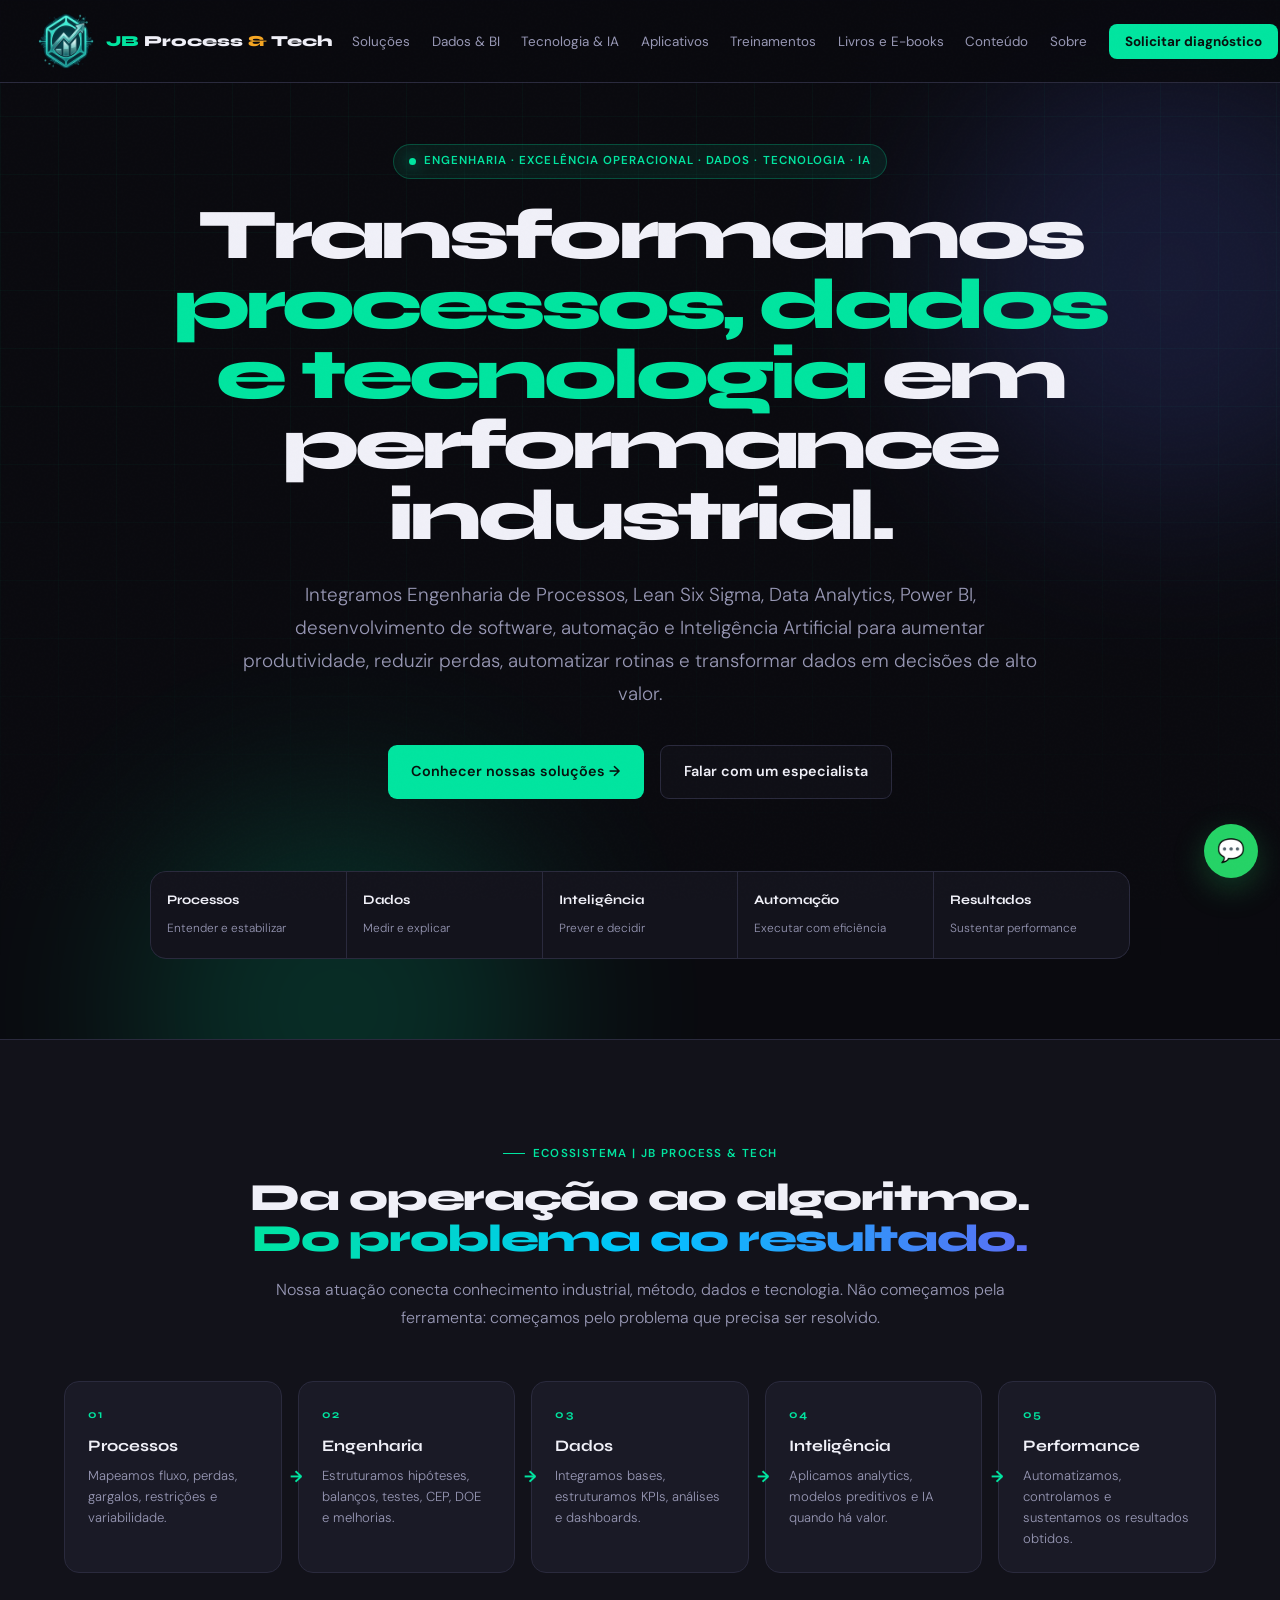
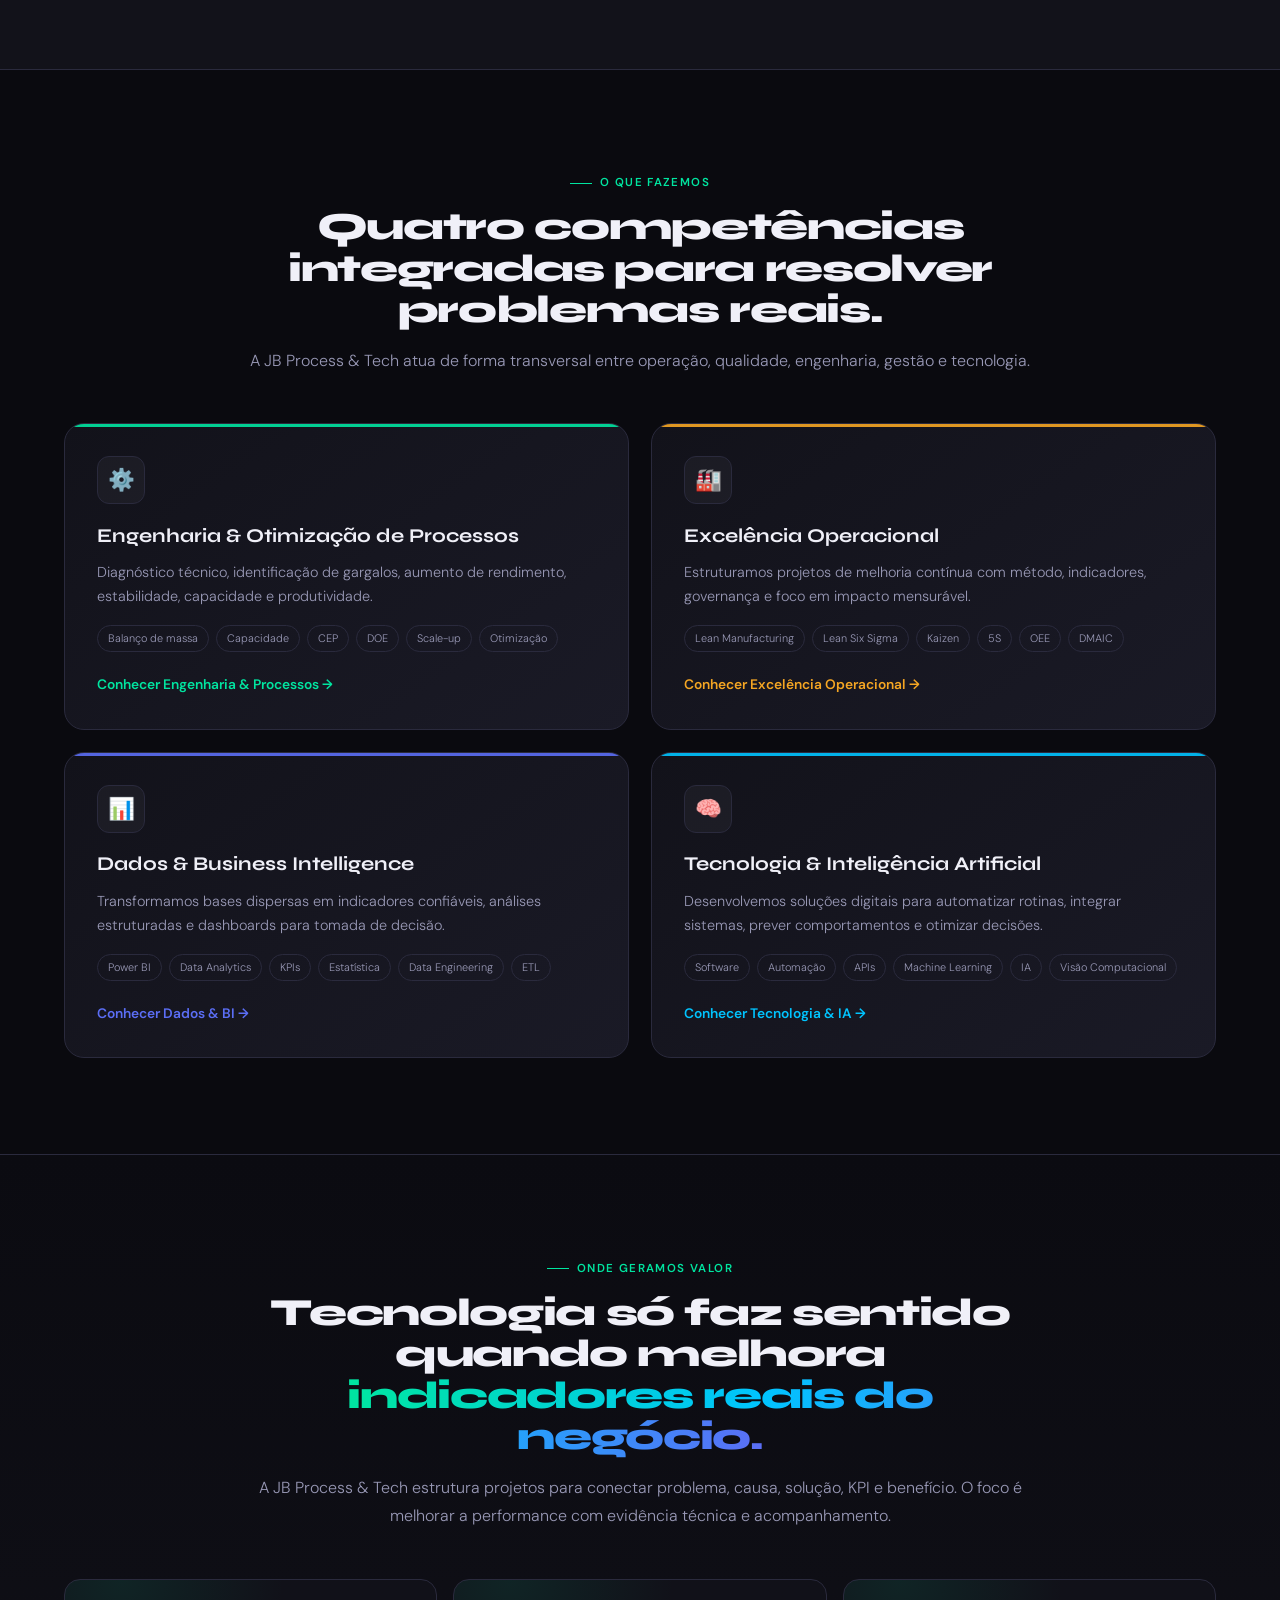
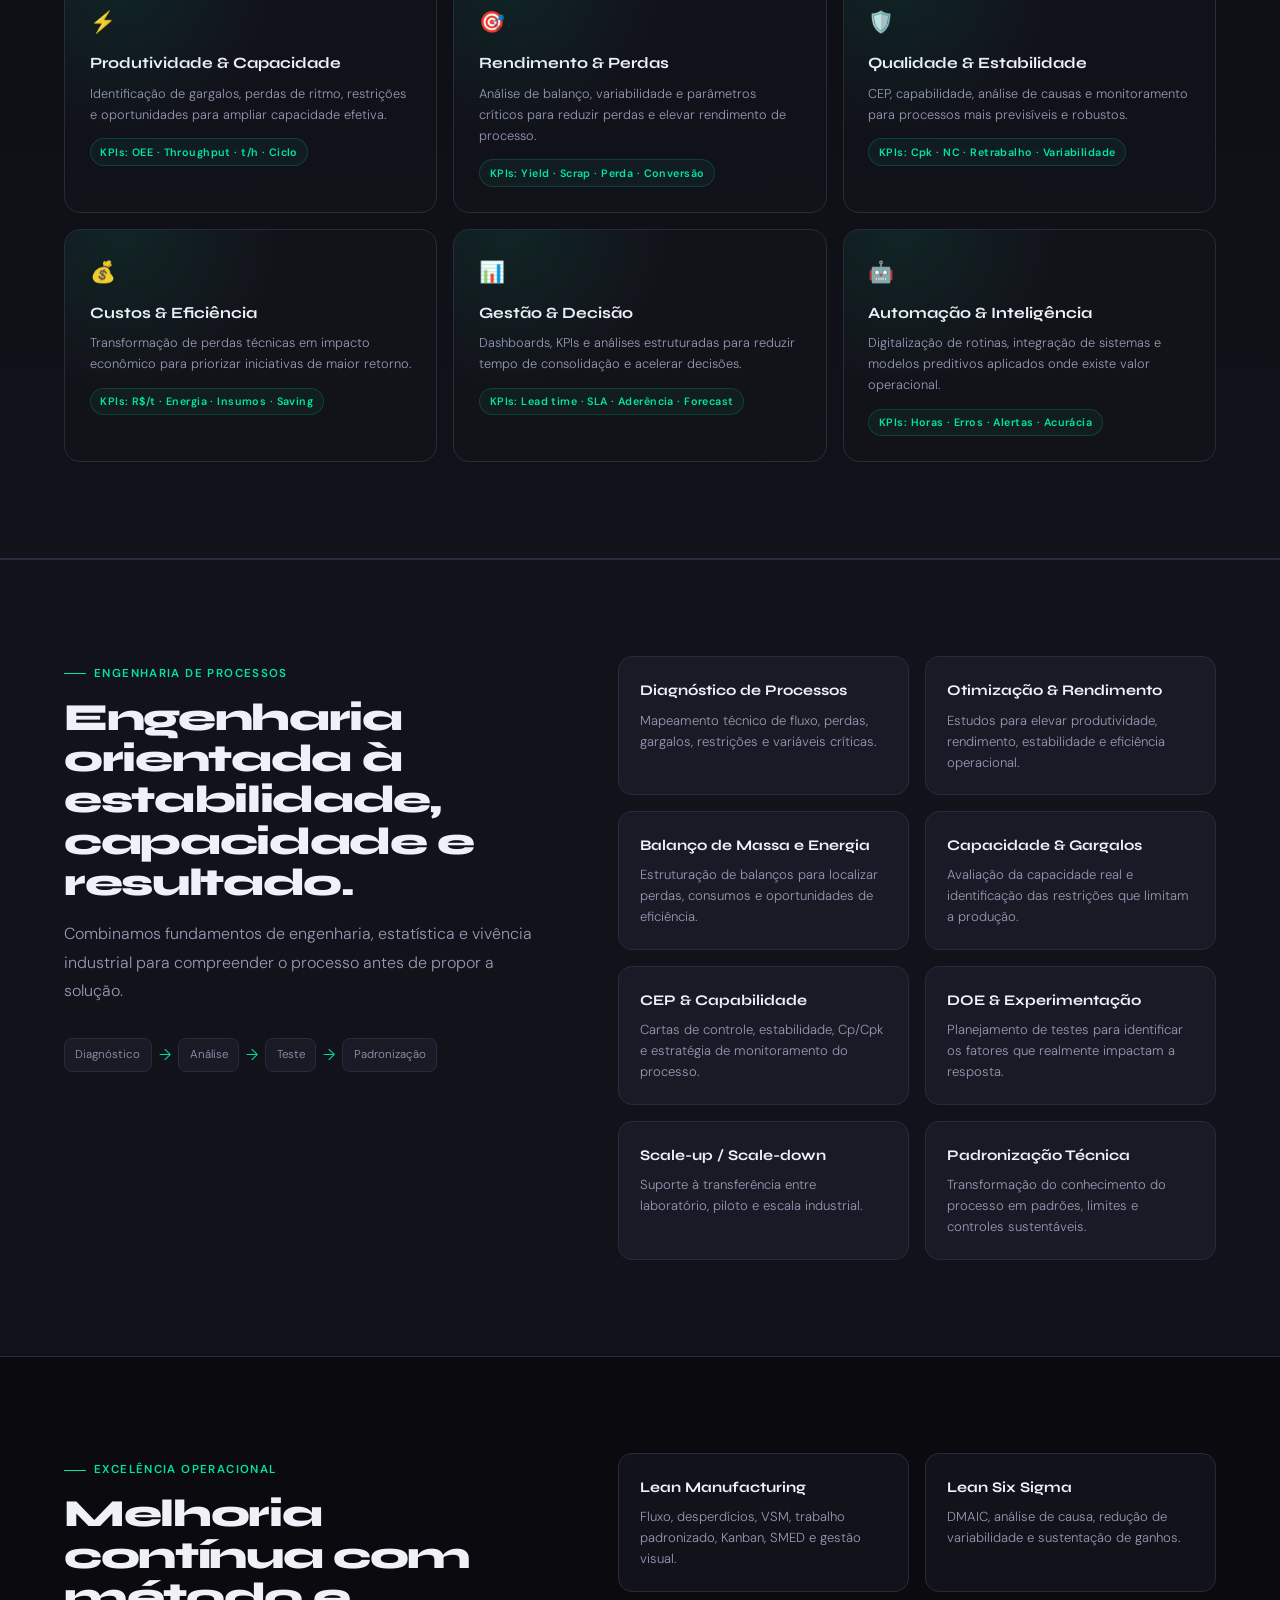
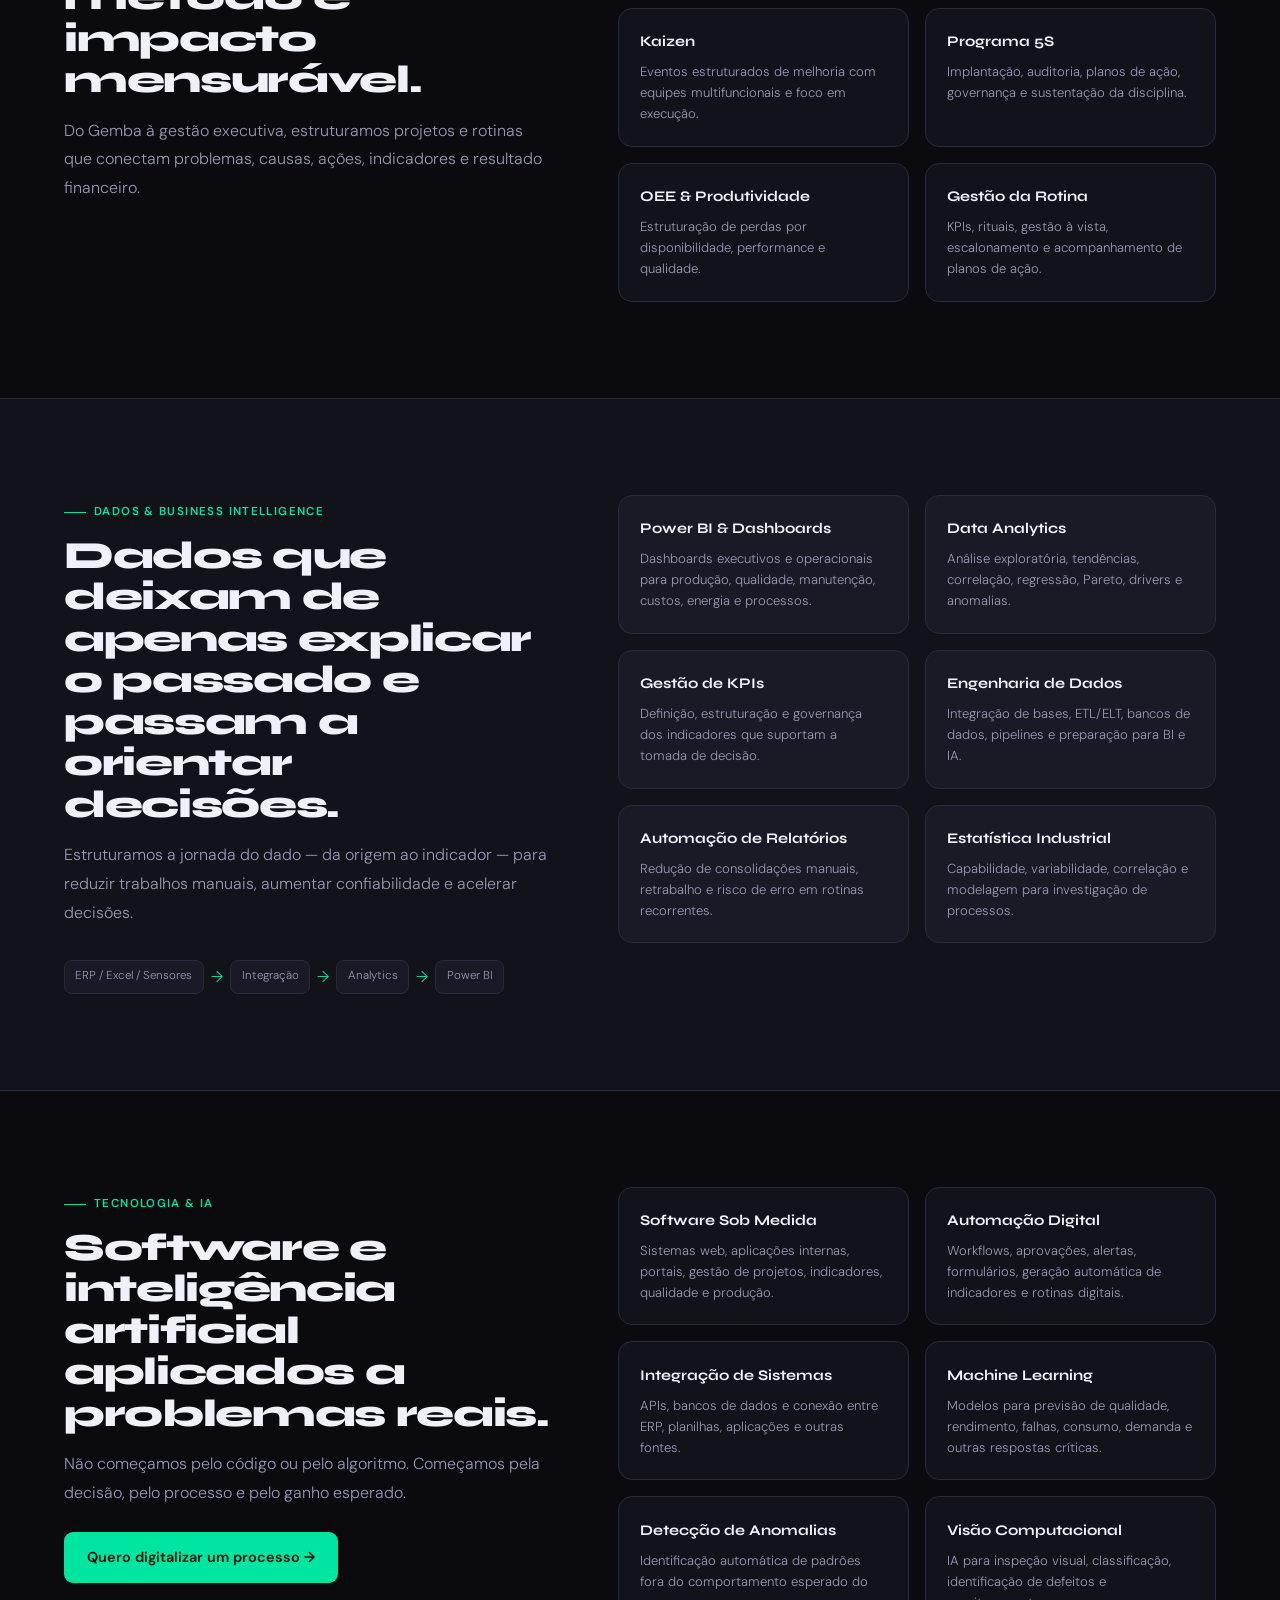
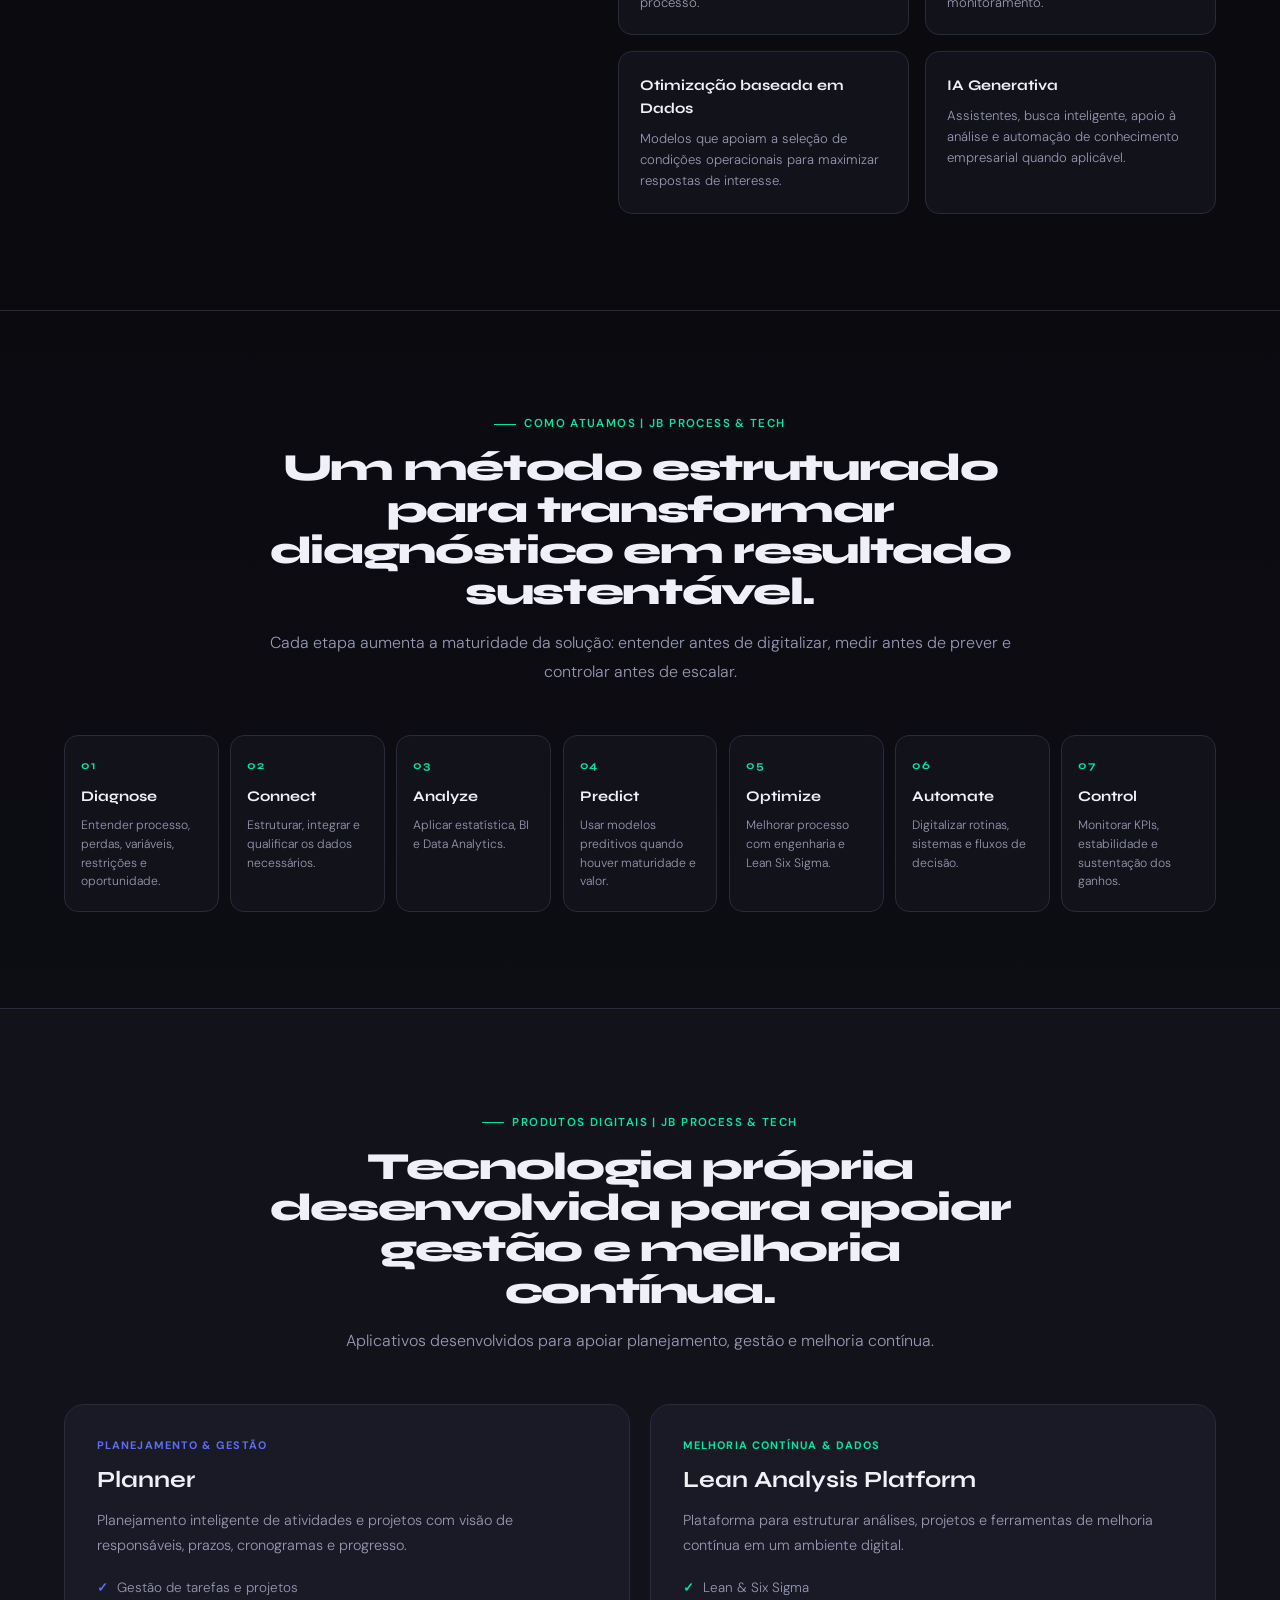
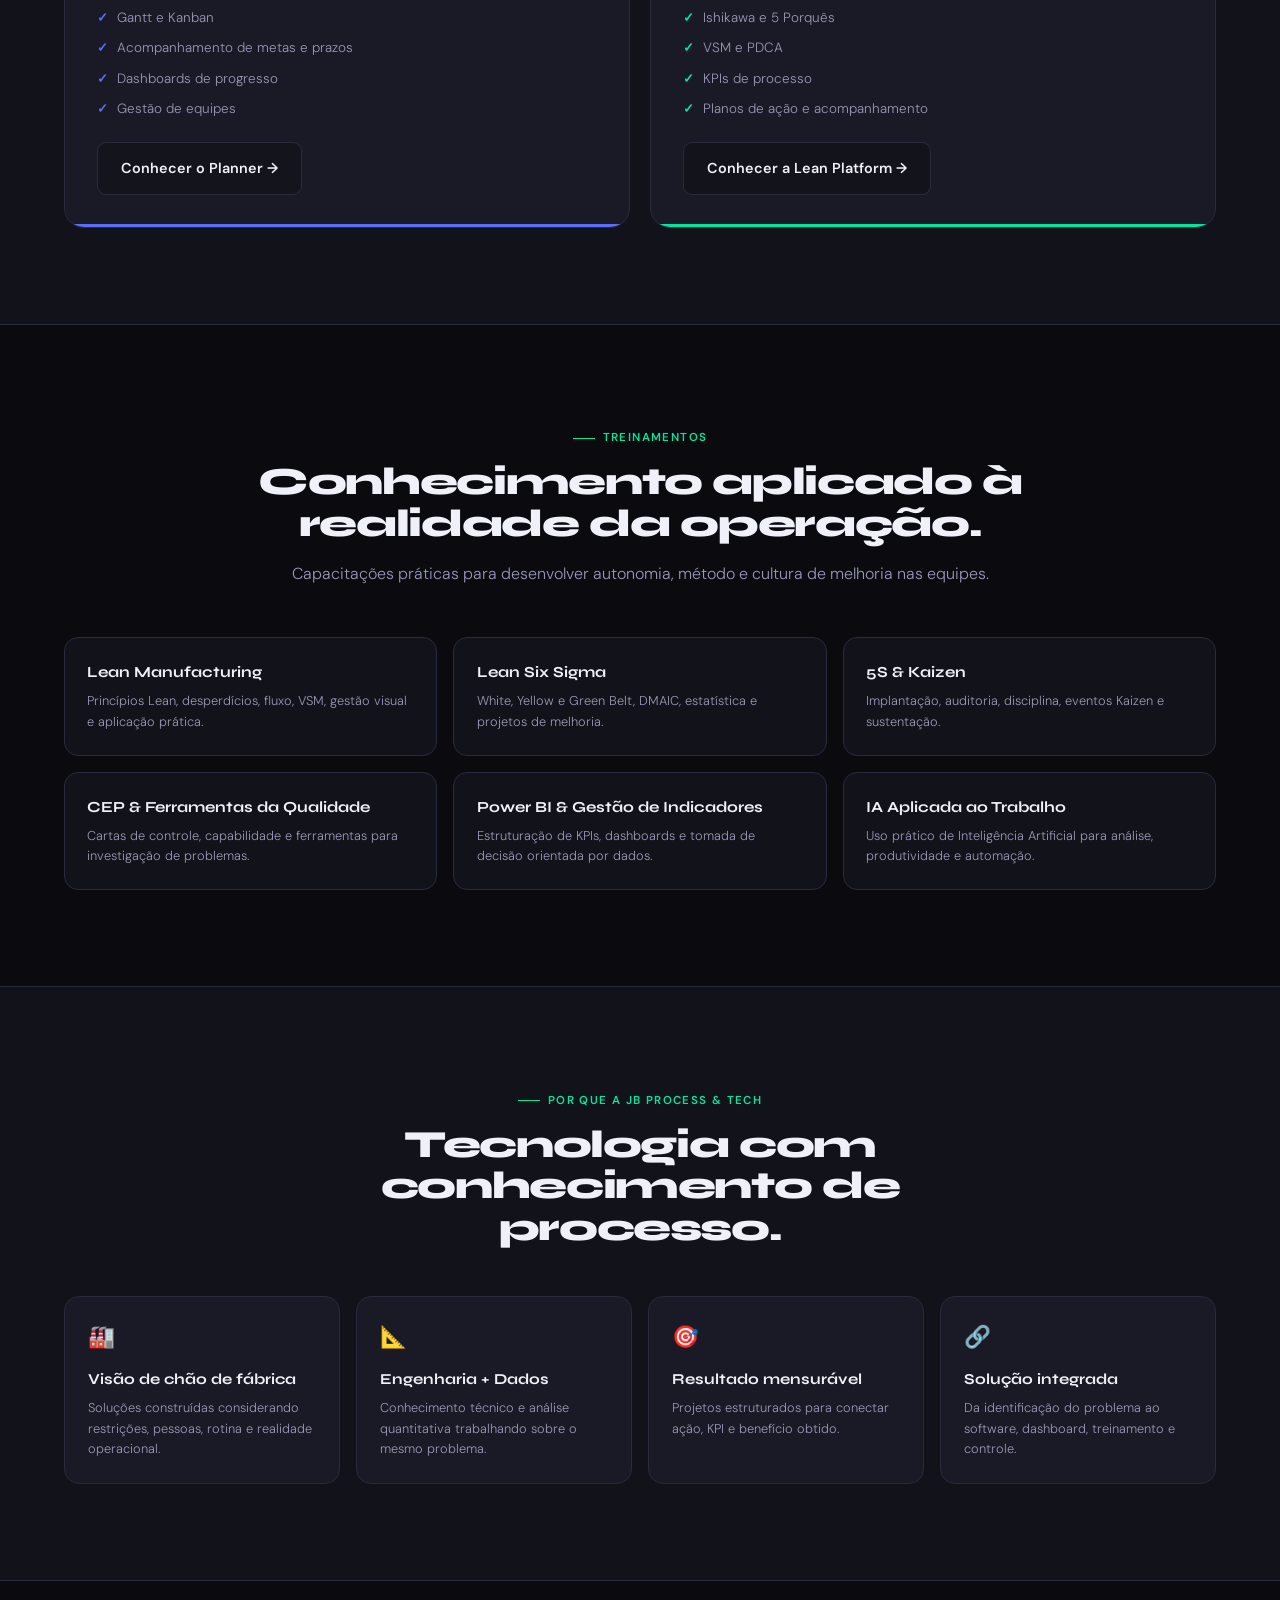
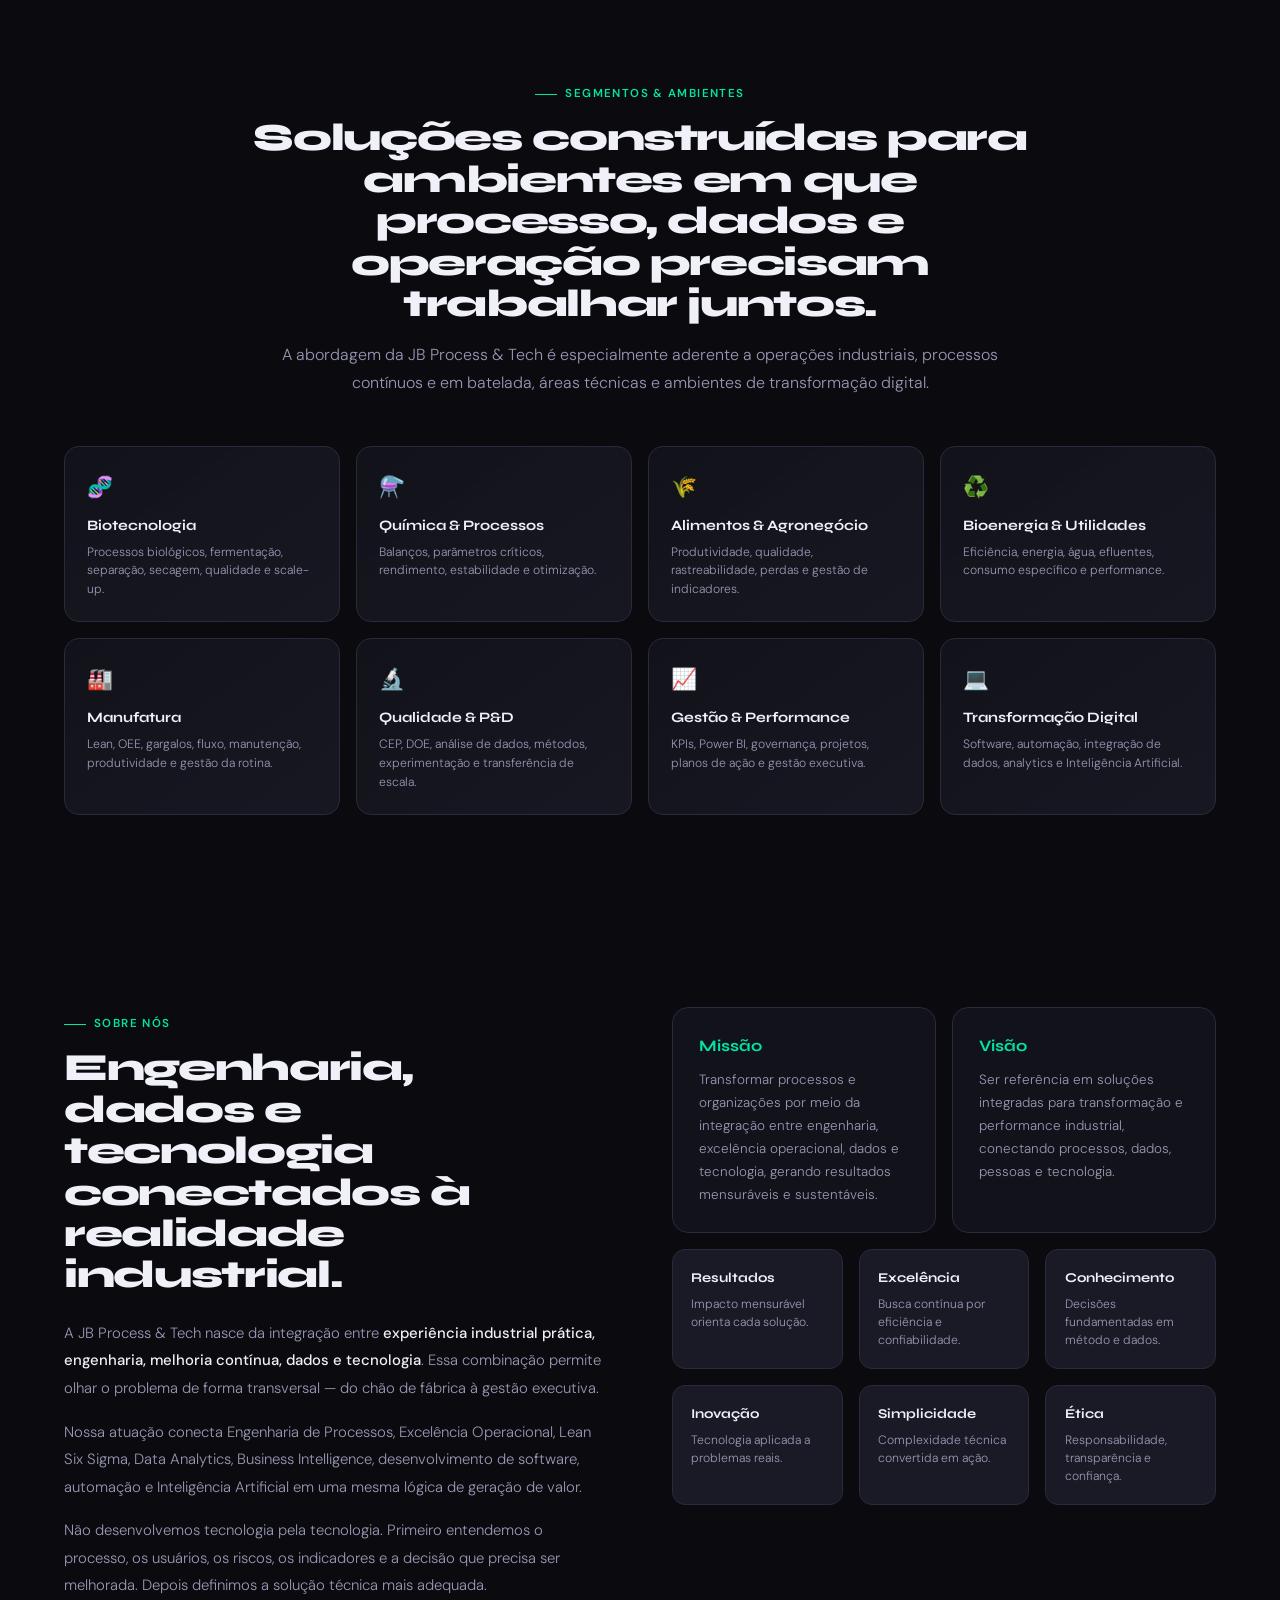
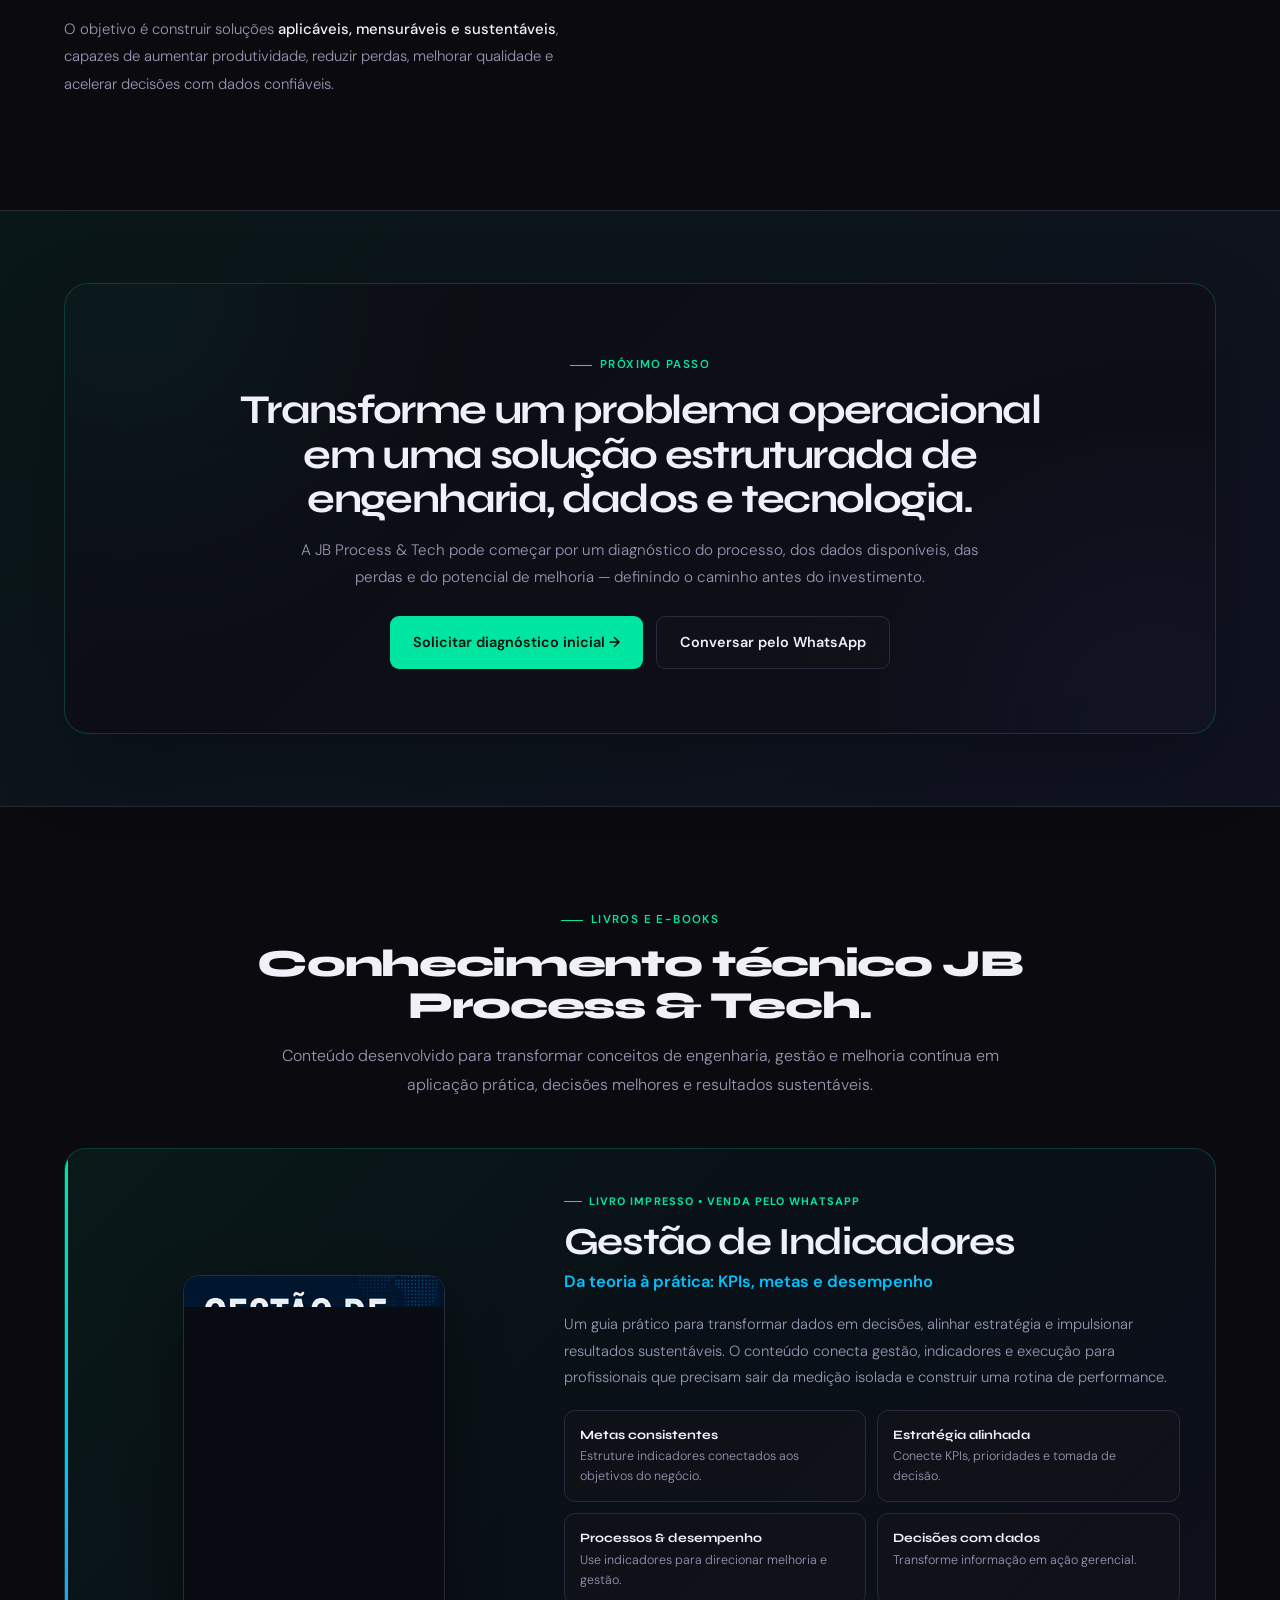
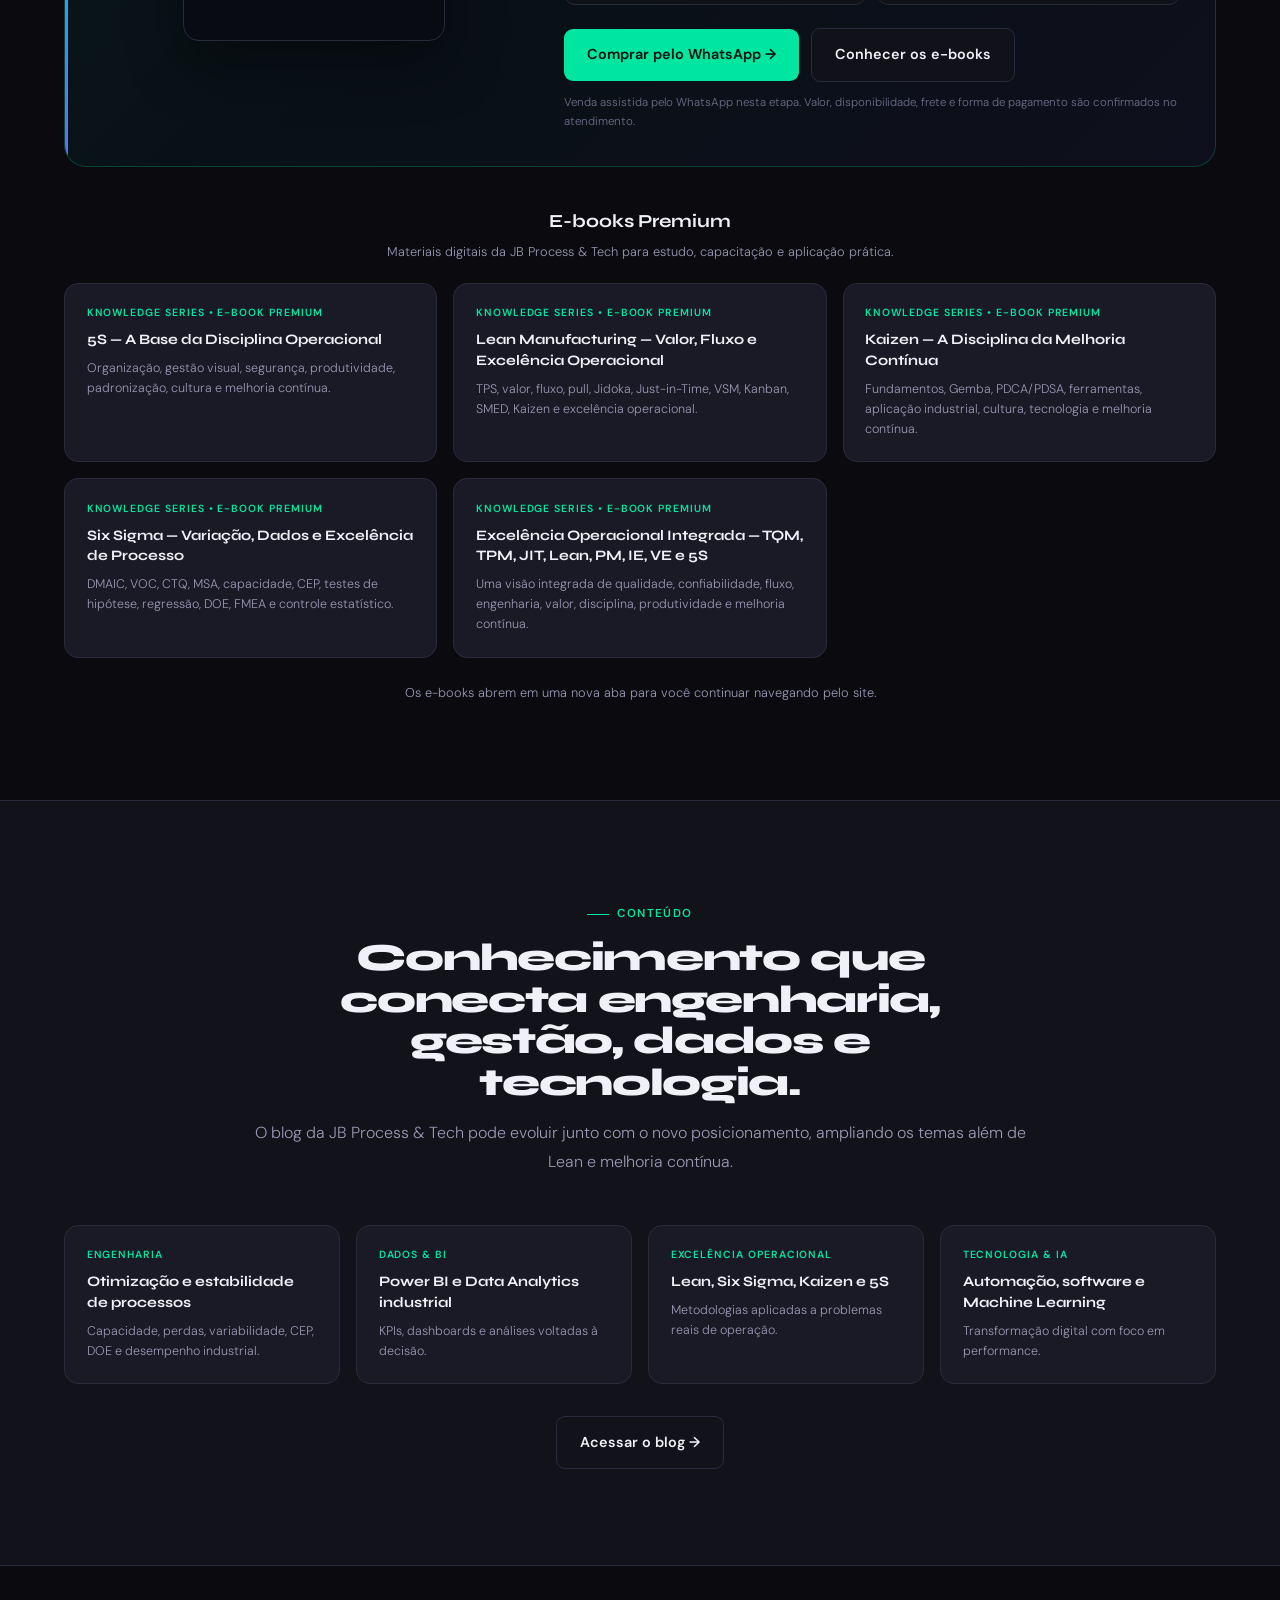
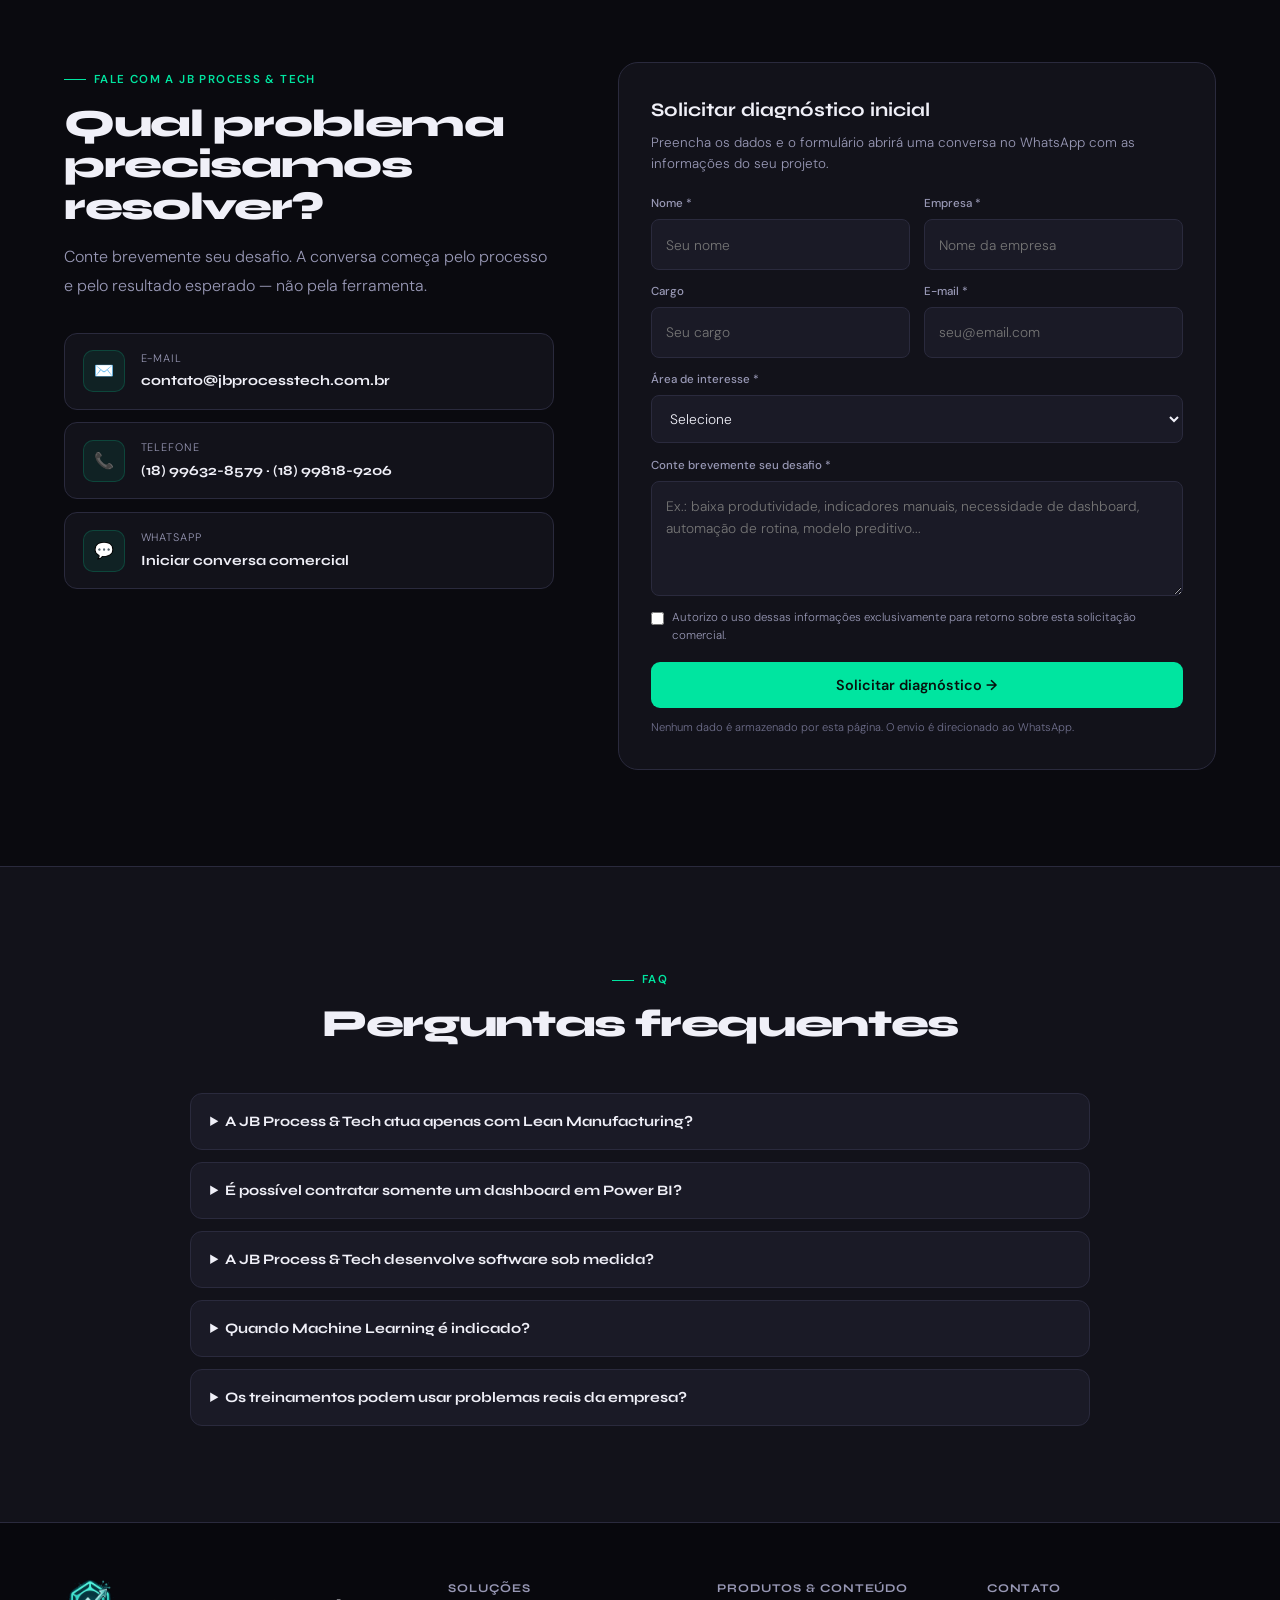
==== commit f0cccfe4: "fix: usar capa PNG no site" ====
--- a/index.html
+++ b/index.html
@@ -703,7 +703,7 @@
 
     <article class="book-feature" aria-label="Livro Gestão de Indicadores">
       <div class="book-cover">
-        <img src="livro-gestao-indicadores-capa-real.jpg" alt="Capa real do livro Gestão de Indicadores — Da teoria à prática: KPIs, metas e desempenho, de Bruno Hipólito" loading="lazy">
+        <img src="livro-gestao-indicadores-capa.png" alt="Capa real do livro Gestão de Indicadores — Da teoria à prática: KPIs, metas e desempenho, de Bruno Hipólito" loading="lazy">
       </div>
       <div class="book-copy">
         <div class="book-kicker">Livro impresso • Venda pelo WhatsApp</div>
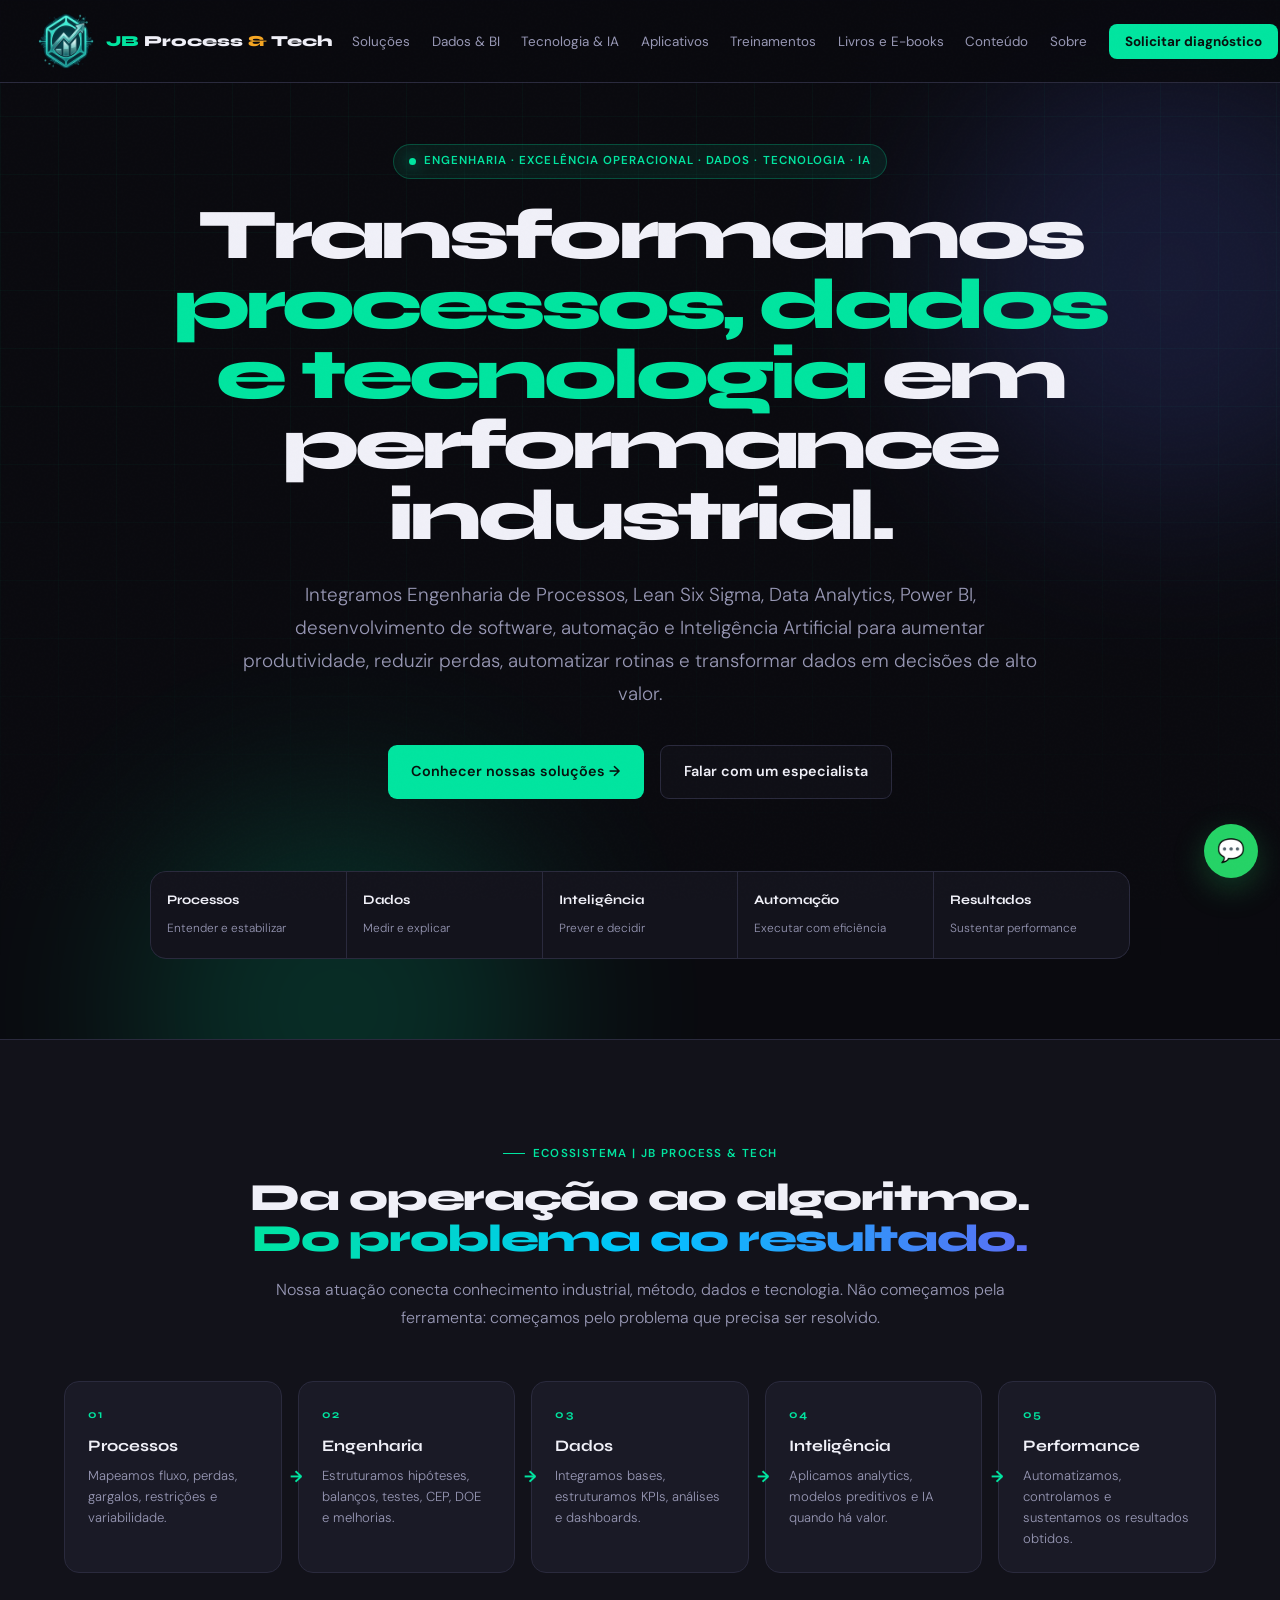
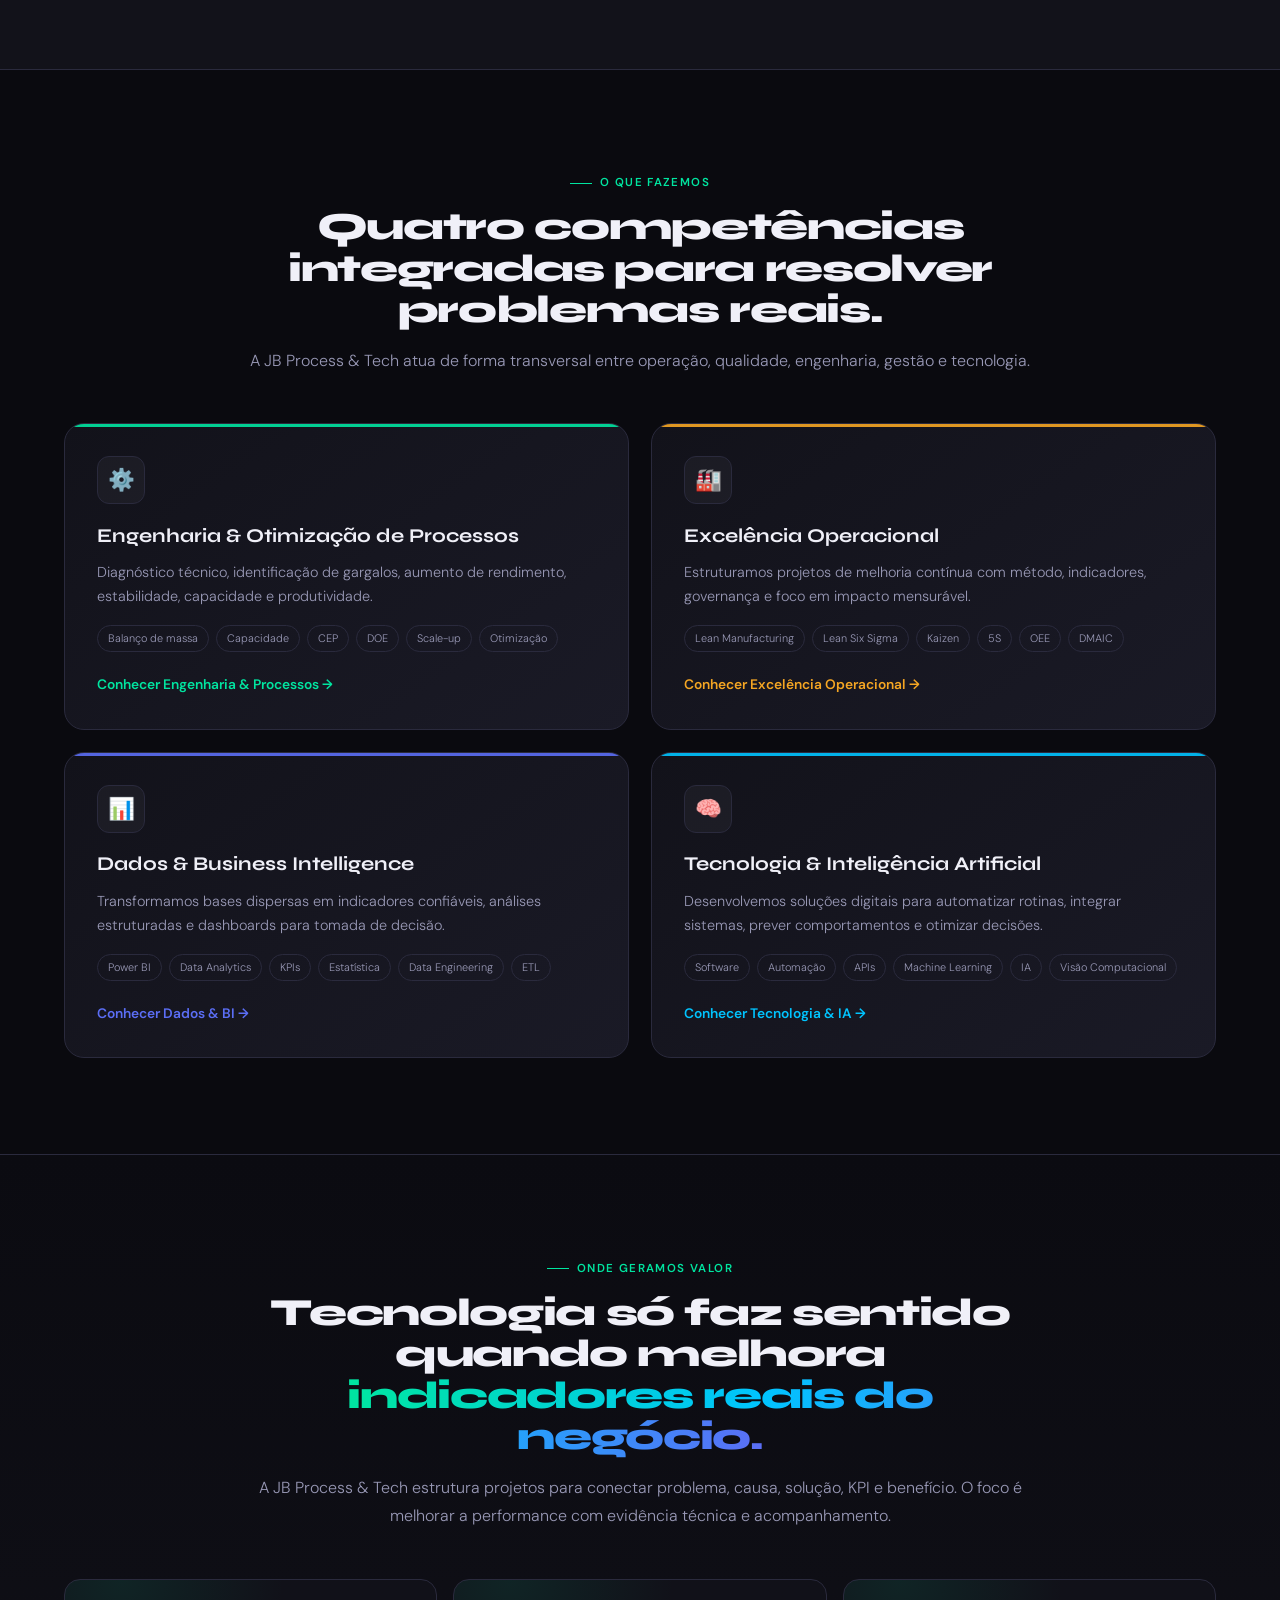
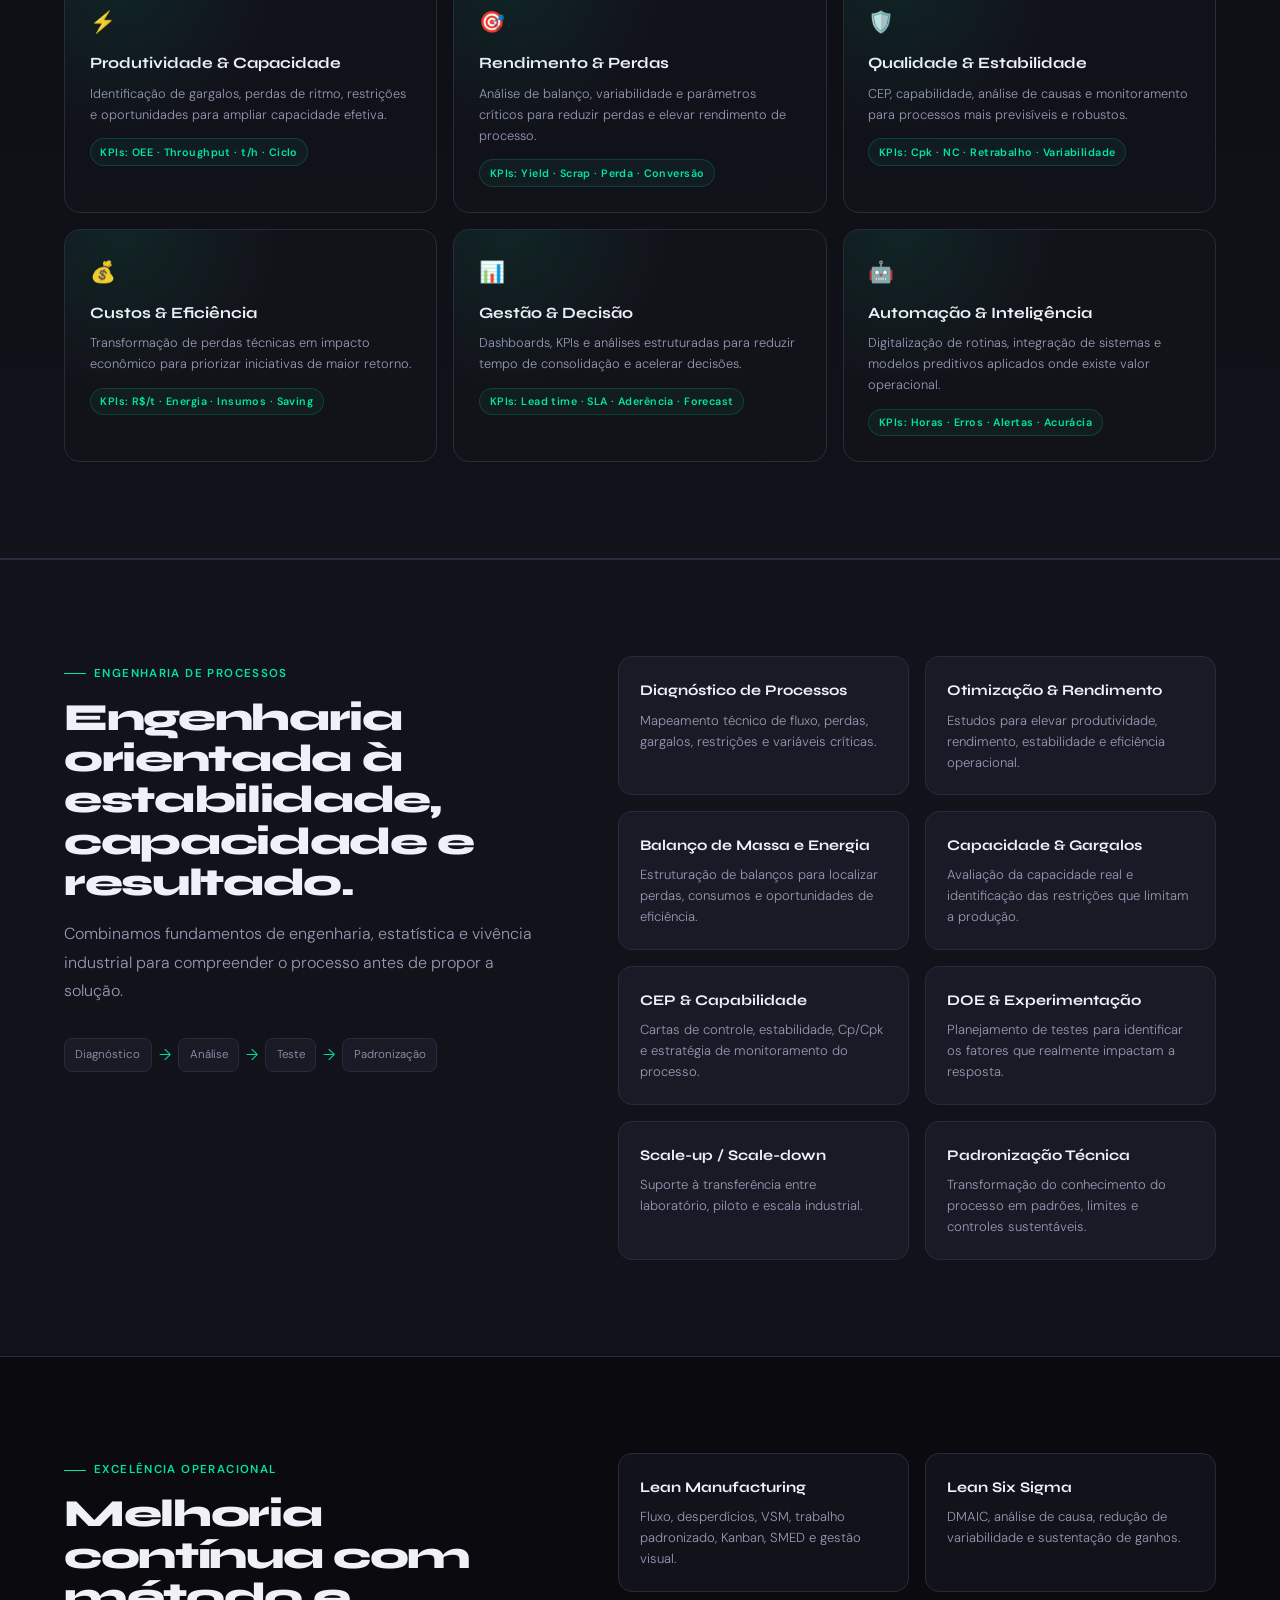
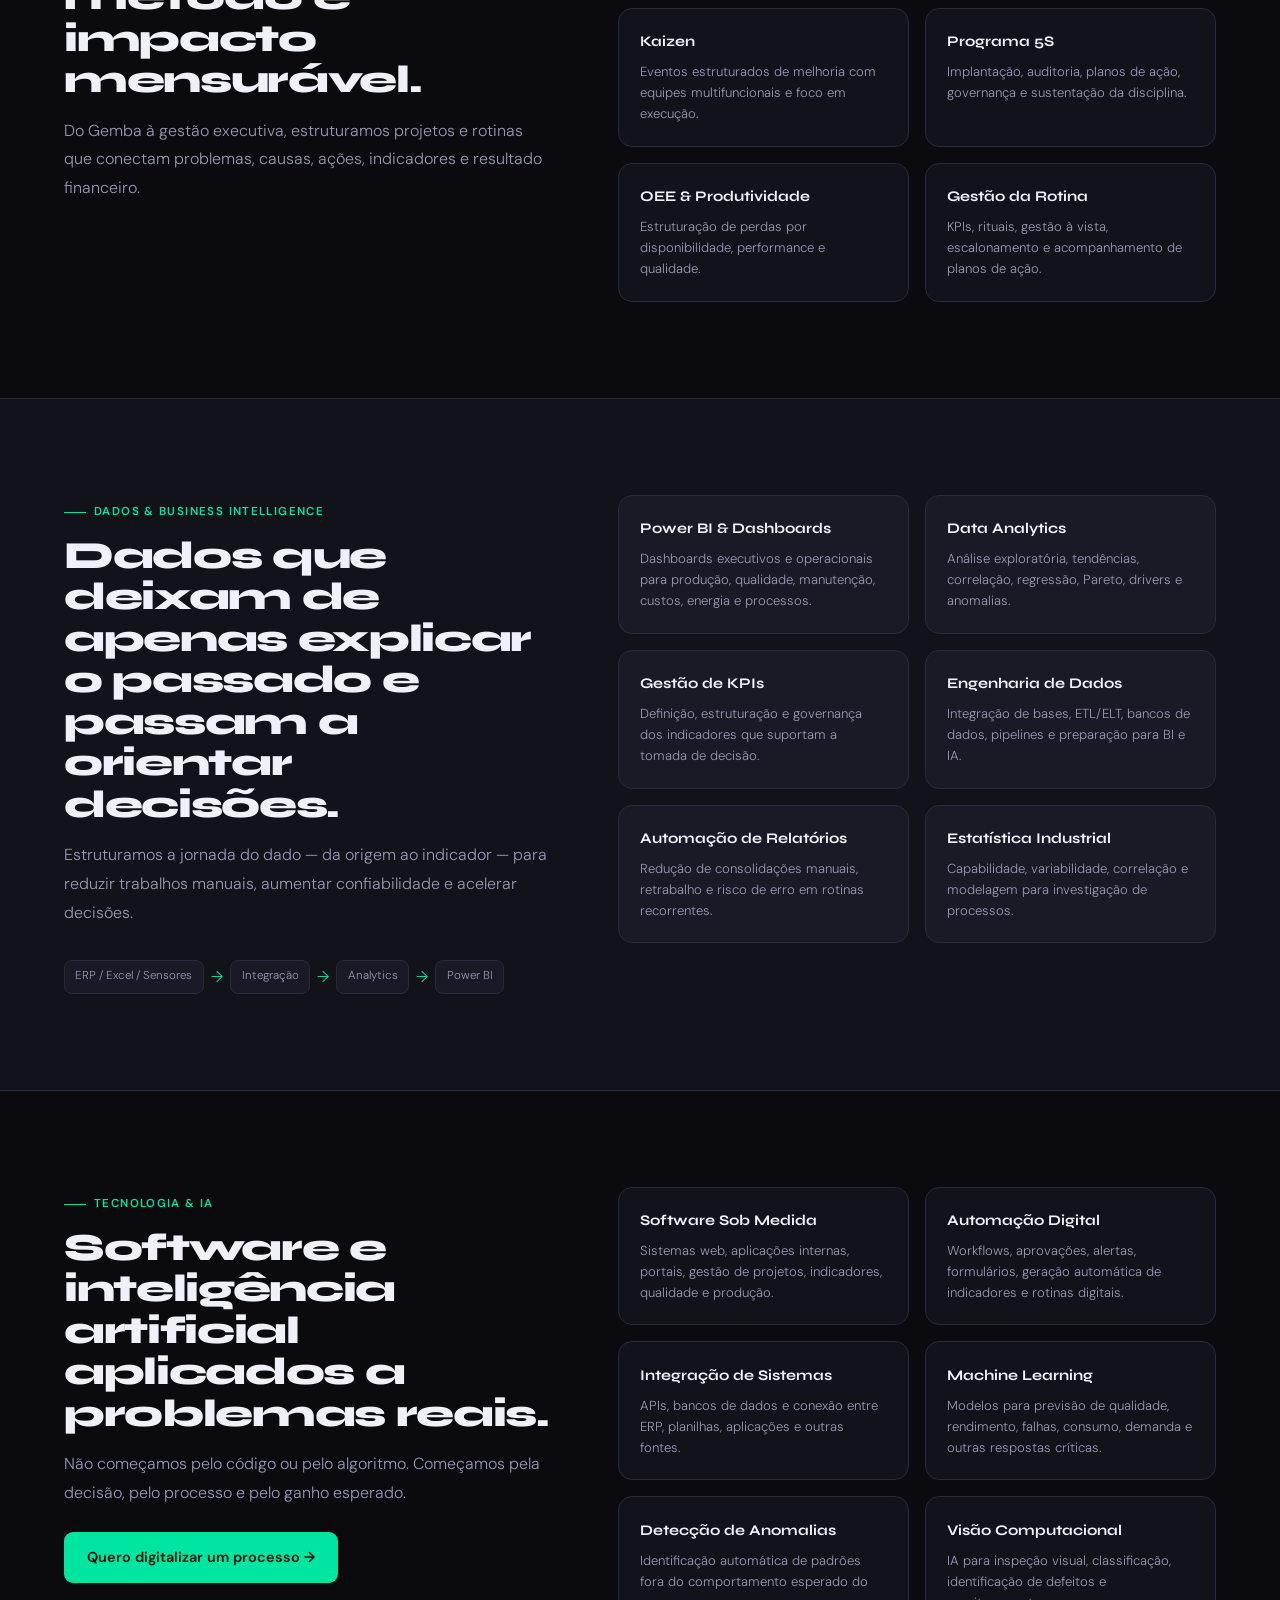
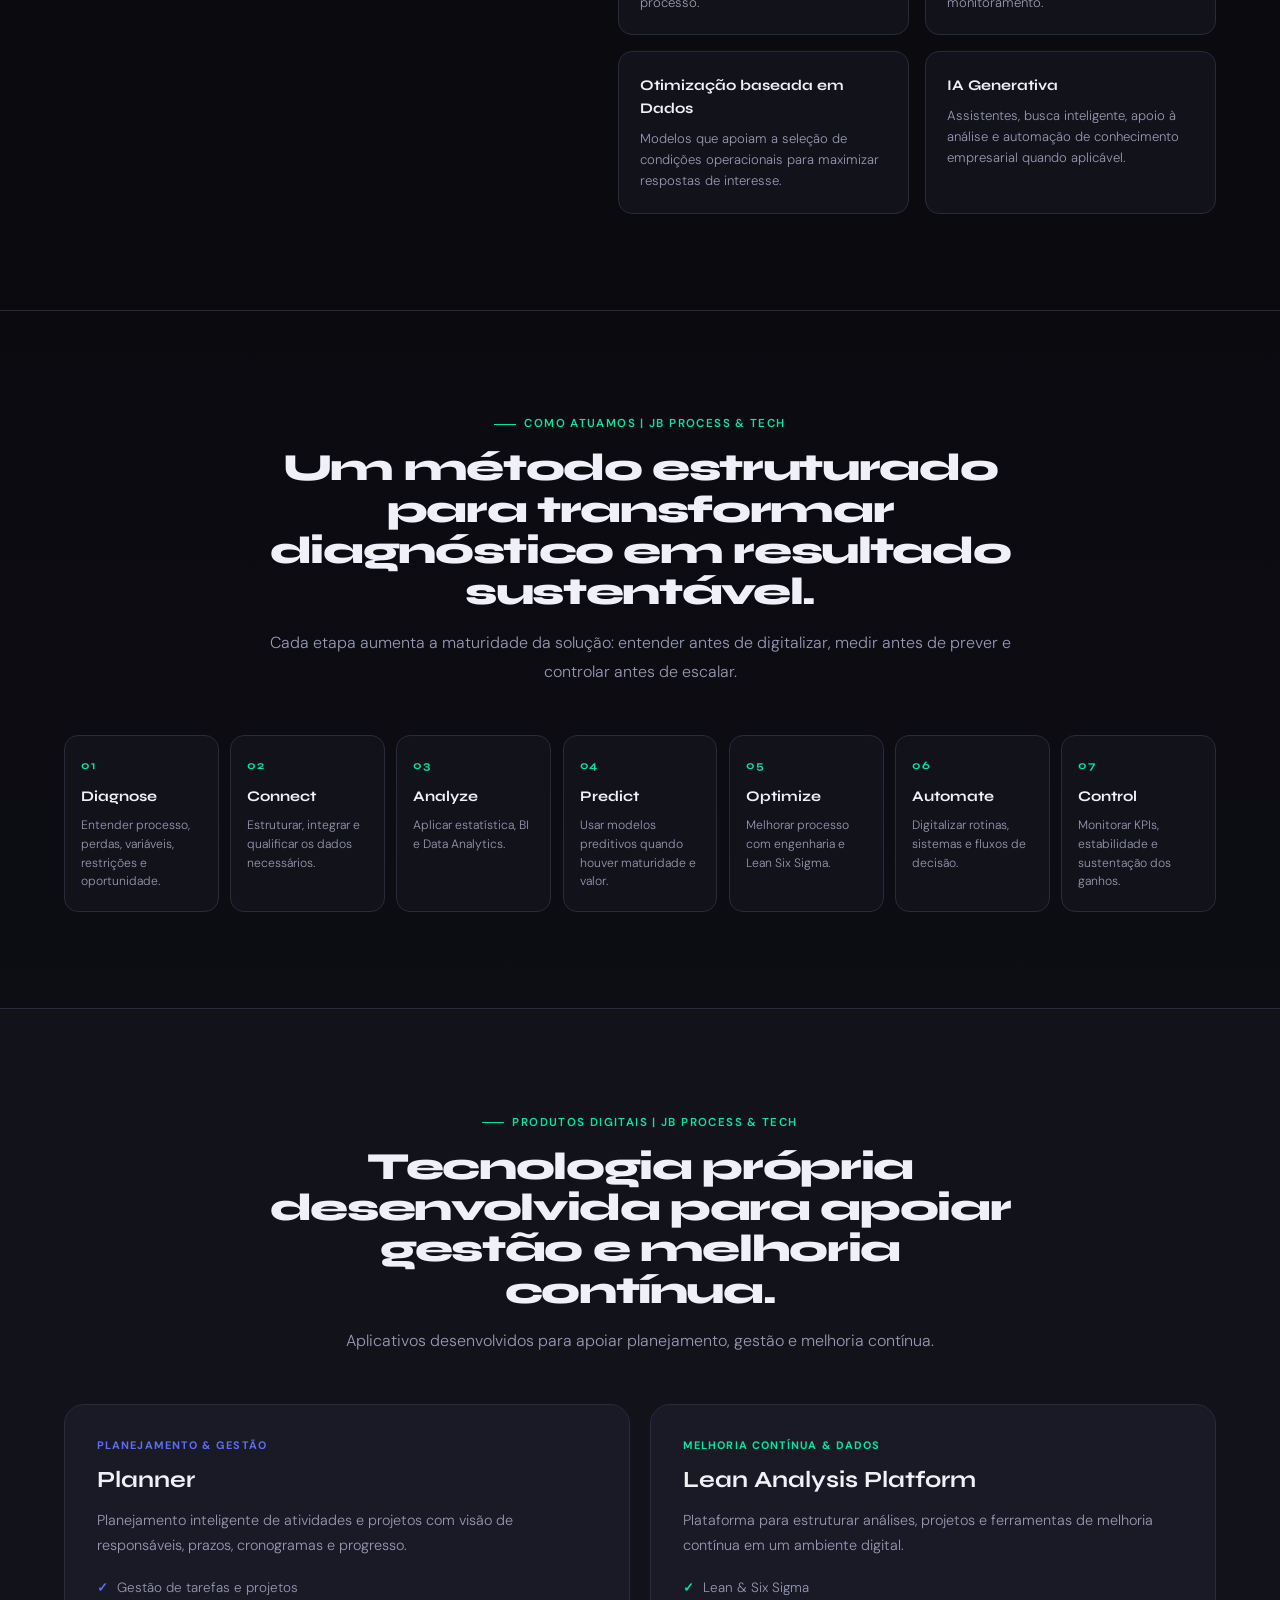
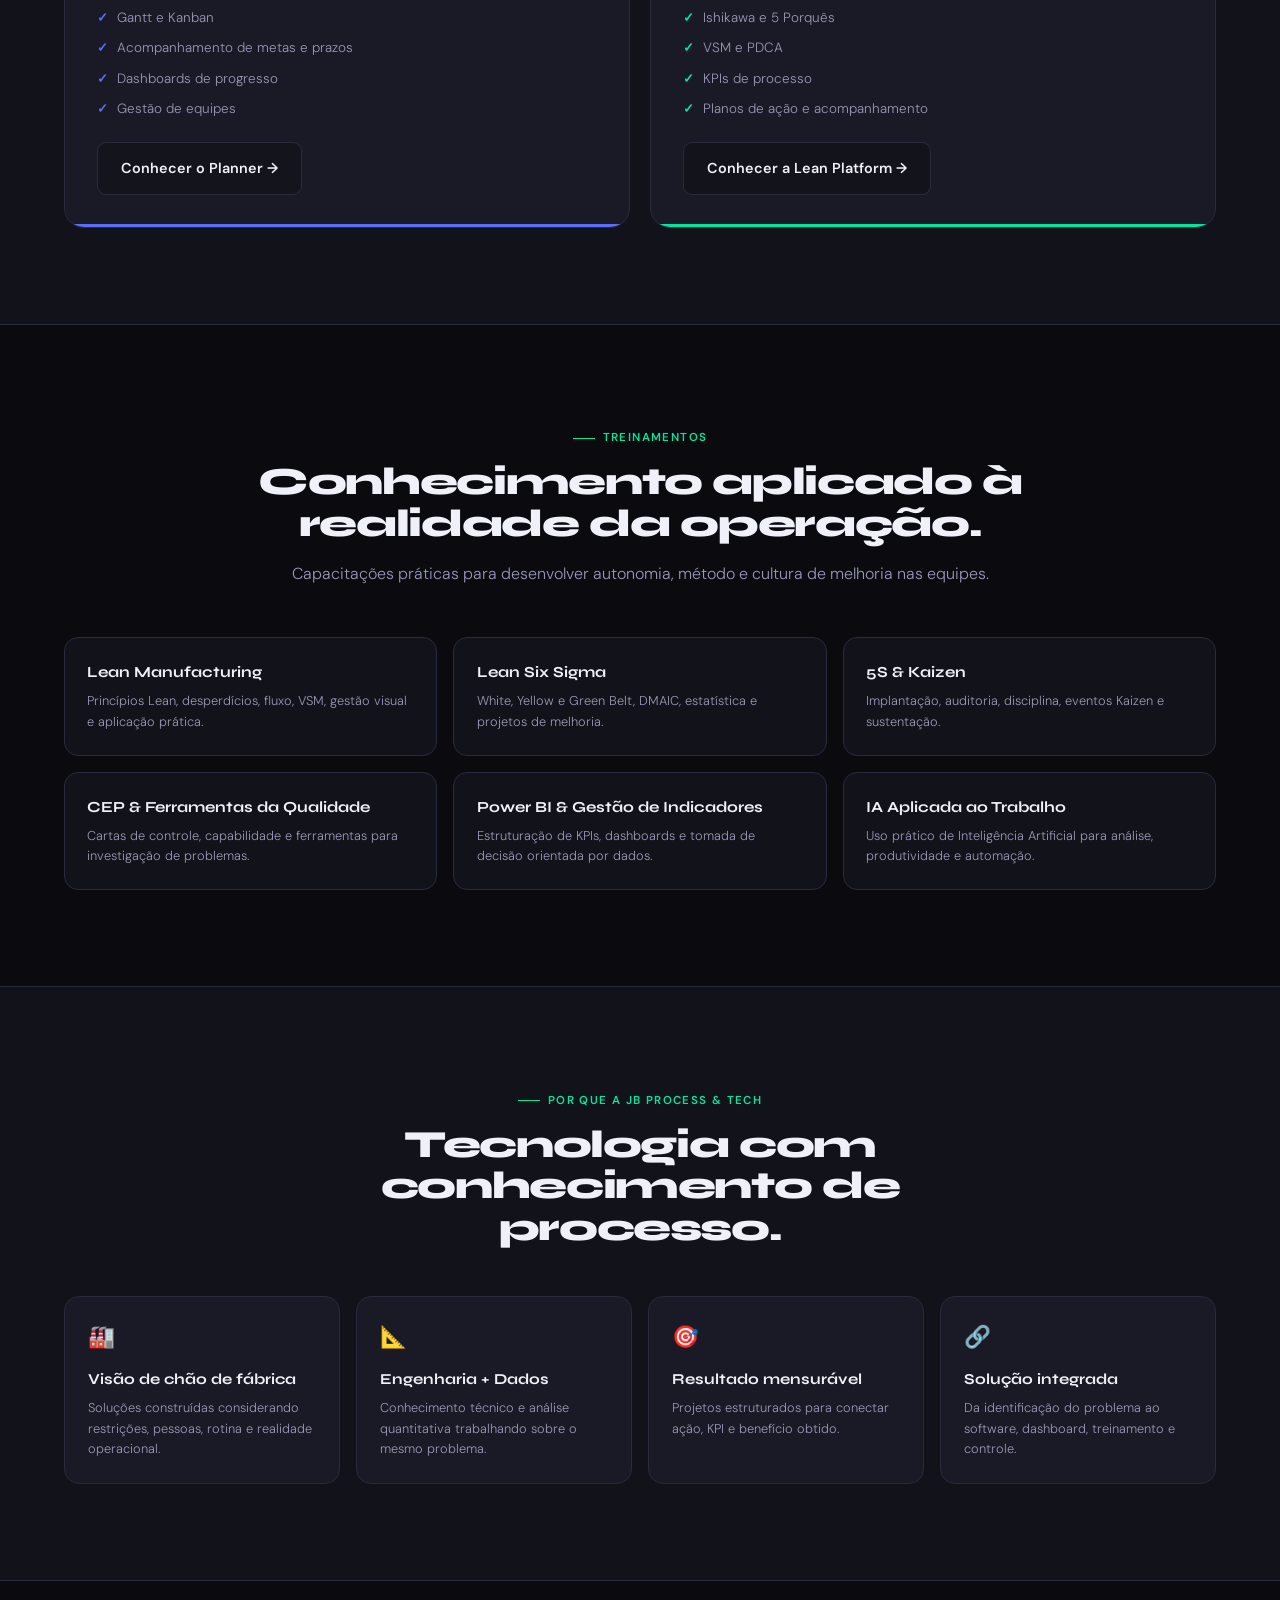
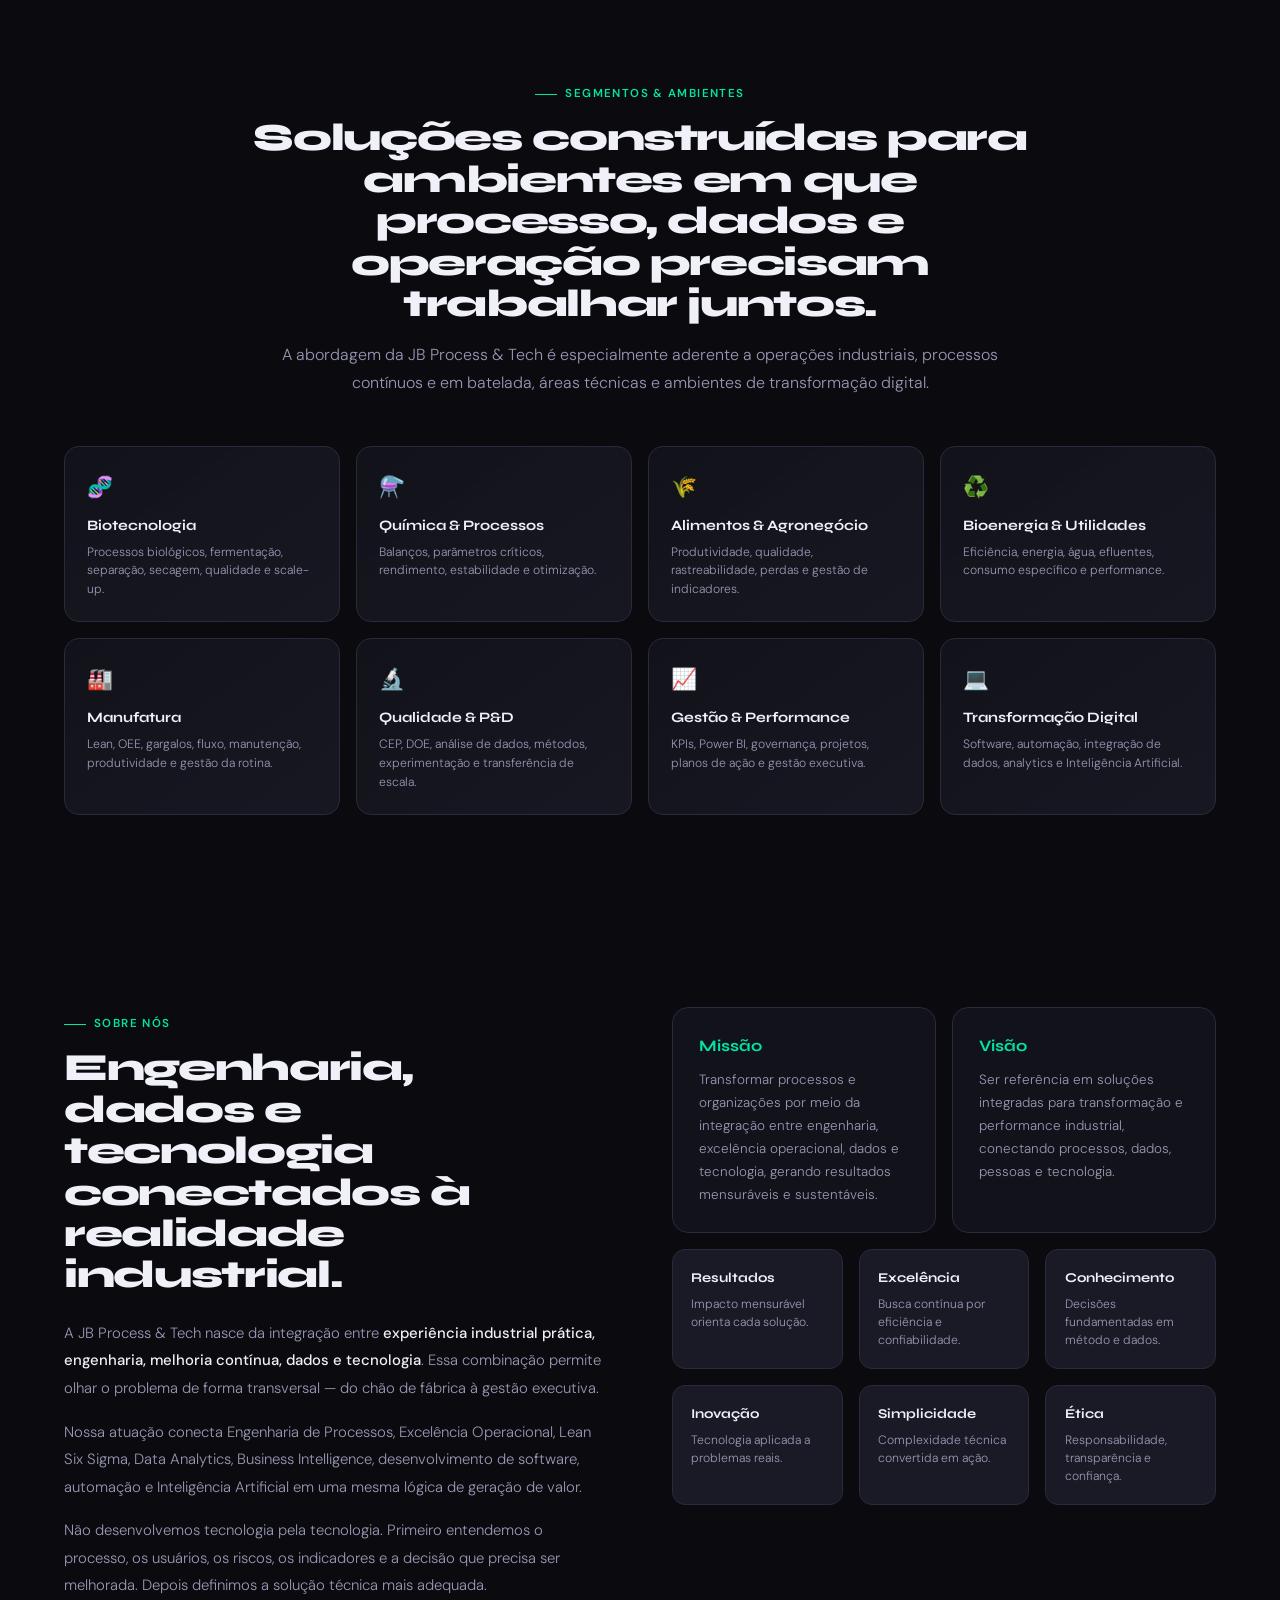
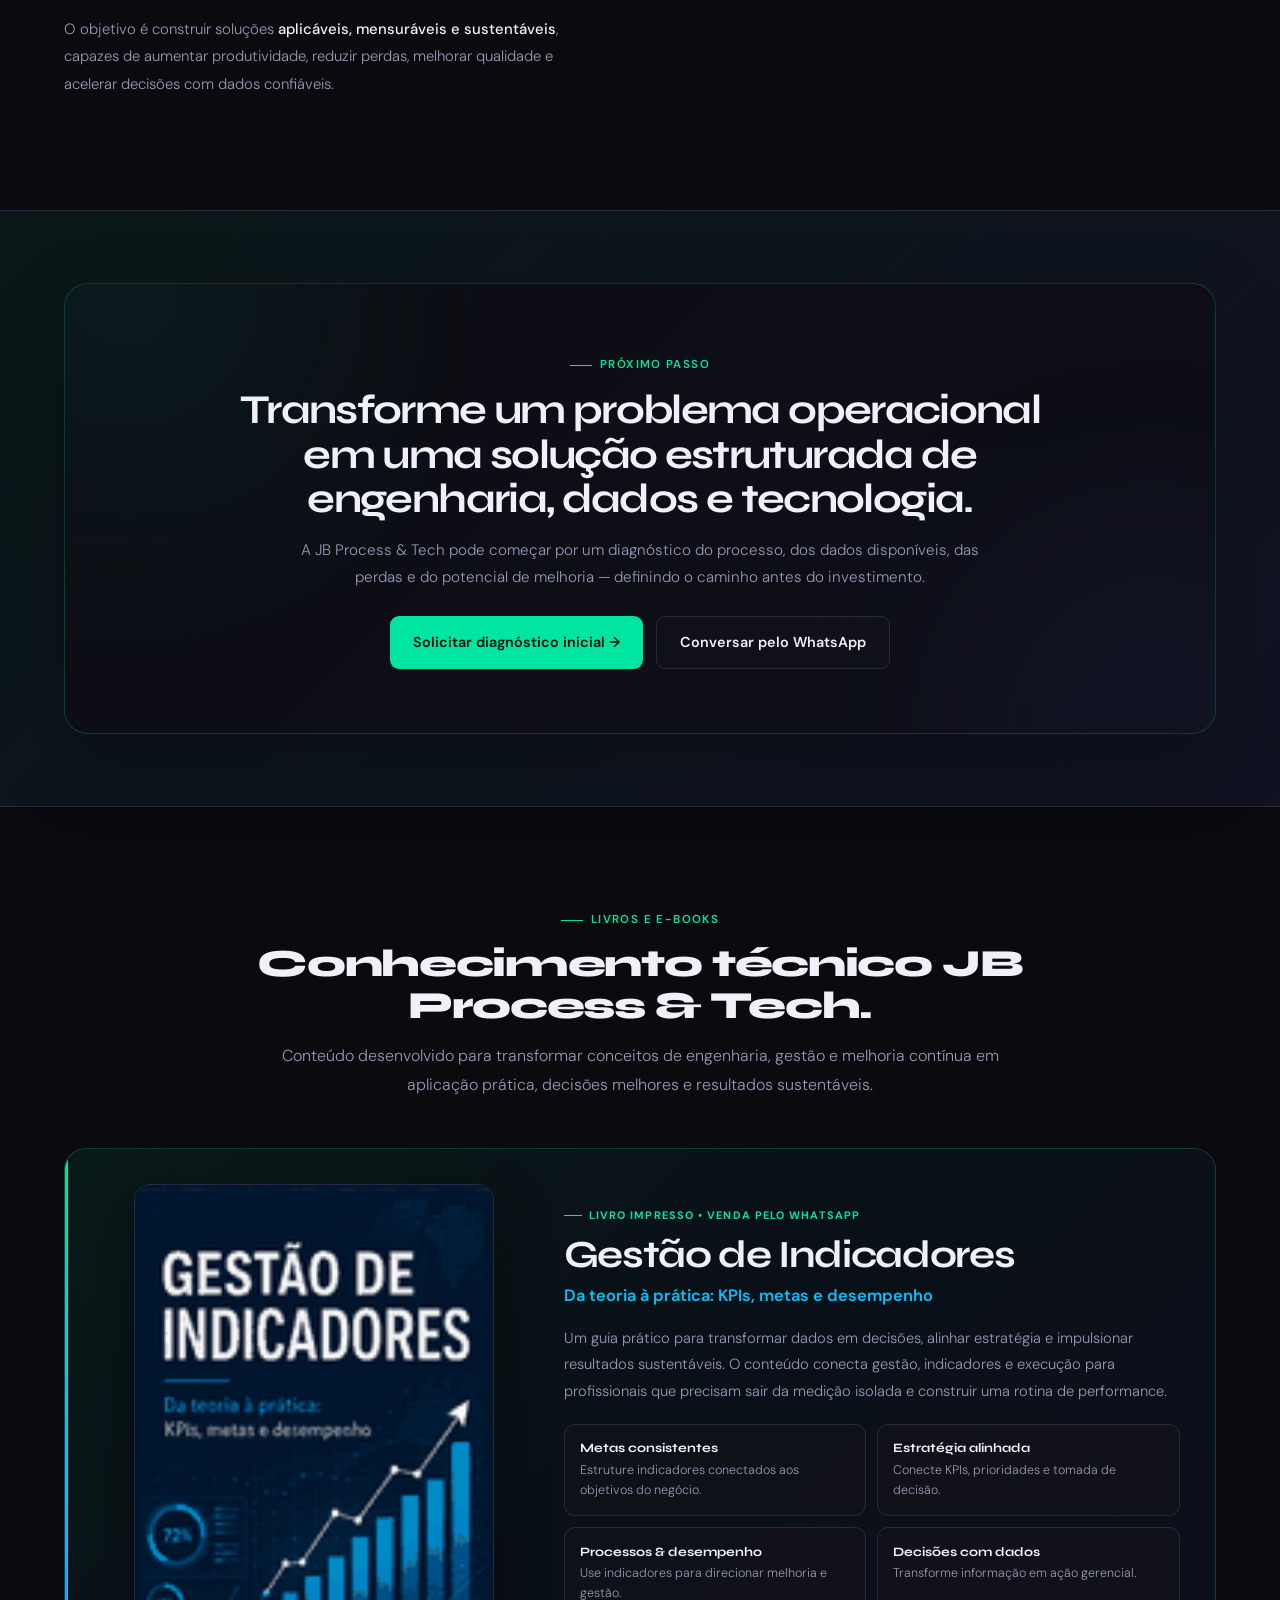
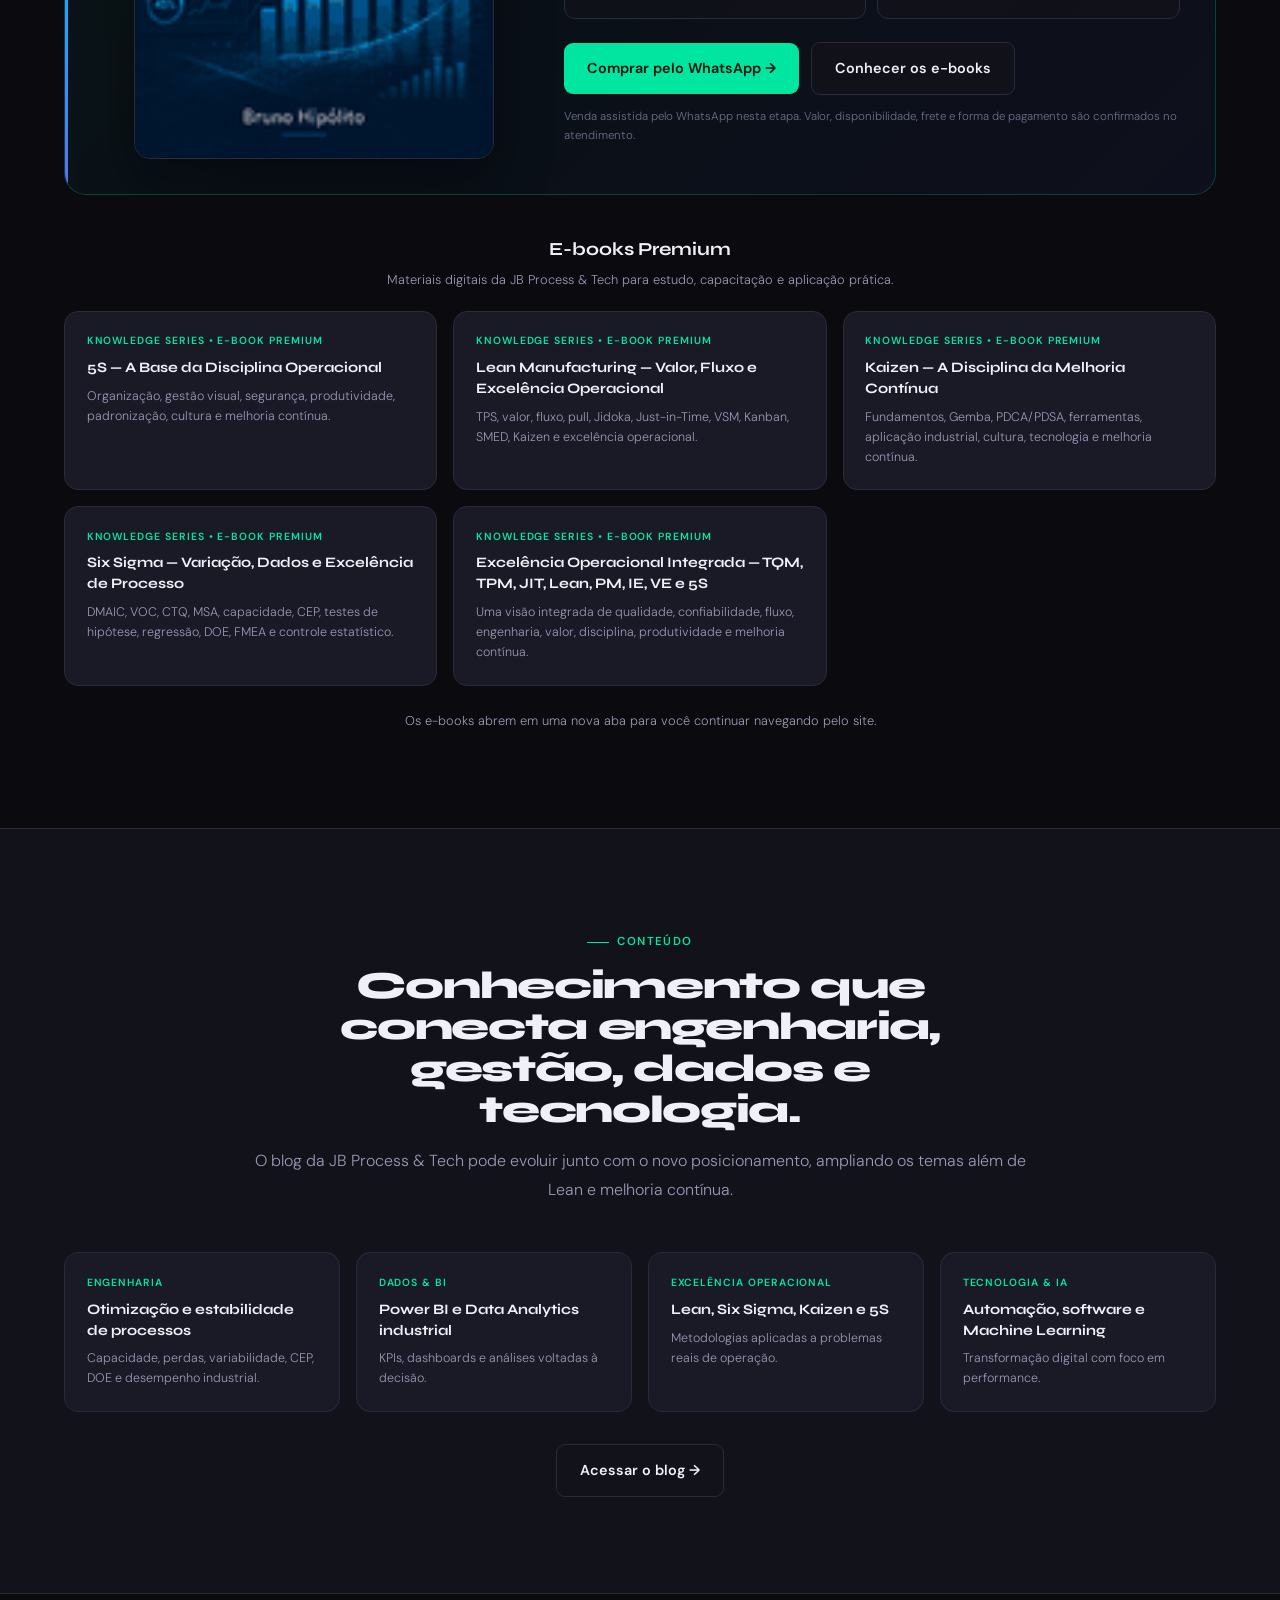
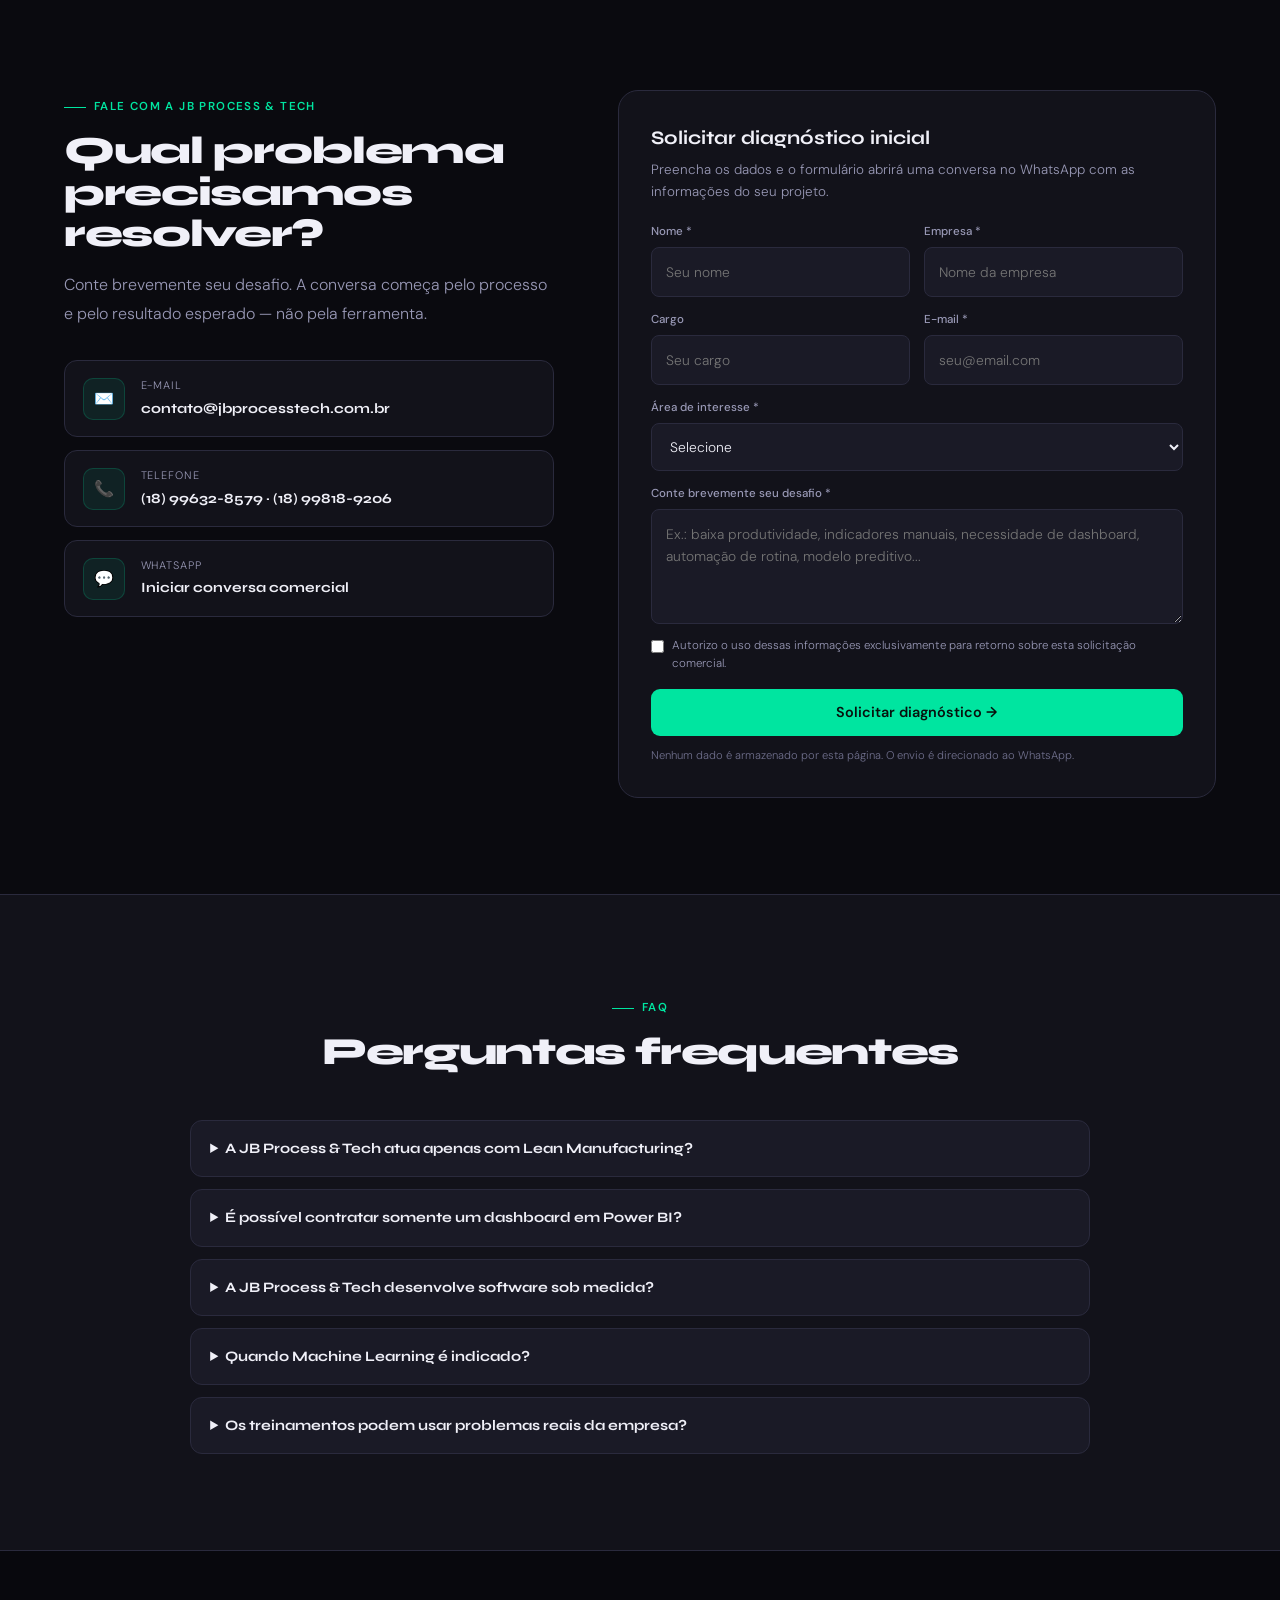
==== commit 1d8cafd1: "style: aumentar capa do livro e preservar proporção" ====
--- a/index.html
+++ b/index.html
@@ -225,8 +225,8 @@
 .ebook-grid{grid-template-columns:repeat(3,1fr)}
 .book-feature{display:grid;grid-template-columns:minmax(280px,.82fr) 1.18fr;gap:2.2rem;align-items:center;background:linear-gradient(135deg,rgba(0,229,160,.07),rgba(0,196,255,.035) 48%,rgba(91,110,245,.06));border:1px solid rgba(0,229,160,.22);border-radius:22px;padding:clamp(1.2rem,3vw,2.2rem);margin-bottom:2.4rem;overflow:hidden;position:relative}
 .book-feature::before{content:'';position:absolute;inset:0 auto 0 0;width:3px;background:linear-gradient(180deg,var(--accent1),var(--accent4),var(--accent2))}
-.book-cover{background:#080b12;border:1px solid var(--border);border-radius:16px;overflow:hidden;box-shadow:0 24px 55px rgba(0,0,0,.38);max-width:390px;margin:0 auto}
-.book-cover img{display:block;width:100%;height:auto;aspect-ratio:5/7;object-fit:cover}
+.book-cover{background:#080b12;border:1px solid var(--border);border-radius:16px;overflow:hidden;box-shadow:0 24px 55px rgba(0,0,0,.38);width:min(100%,360px);max-width:none;margin:0 auto}
+.book-cover img{display:block;width:100%;height:auto;object-fit:contain}
 .book-cover-inner{aspect-ratio:5/7;padding:1.55rem 1.35rem;display:flex;flex-direction:column;position:relative;overflow:hidden;background:
 linear-gradient(180deg,rgba(0,196,255,.08),transparent 28%),
 radial-gradient(circle at 85% 14%,rgba(0,229,160,.16),transparent 26%),
@@ -317,7 +317,7 @@
 }
 @media(max-width:900px){
   .book-feature{grid-template-columns:1fr;gap:1.5rem}
-  .book-cover{max-width:360px}
+  .book-cover{width:min(100%,320px);max-width:none}
 
   section{padding:4.5rem 0}
   .menu-toggle{display:block}
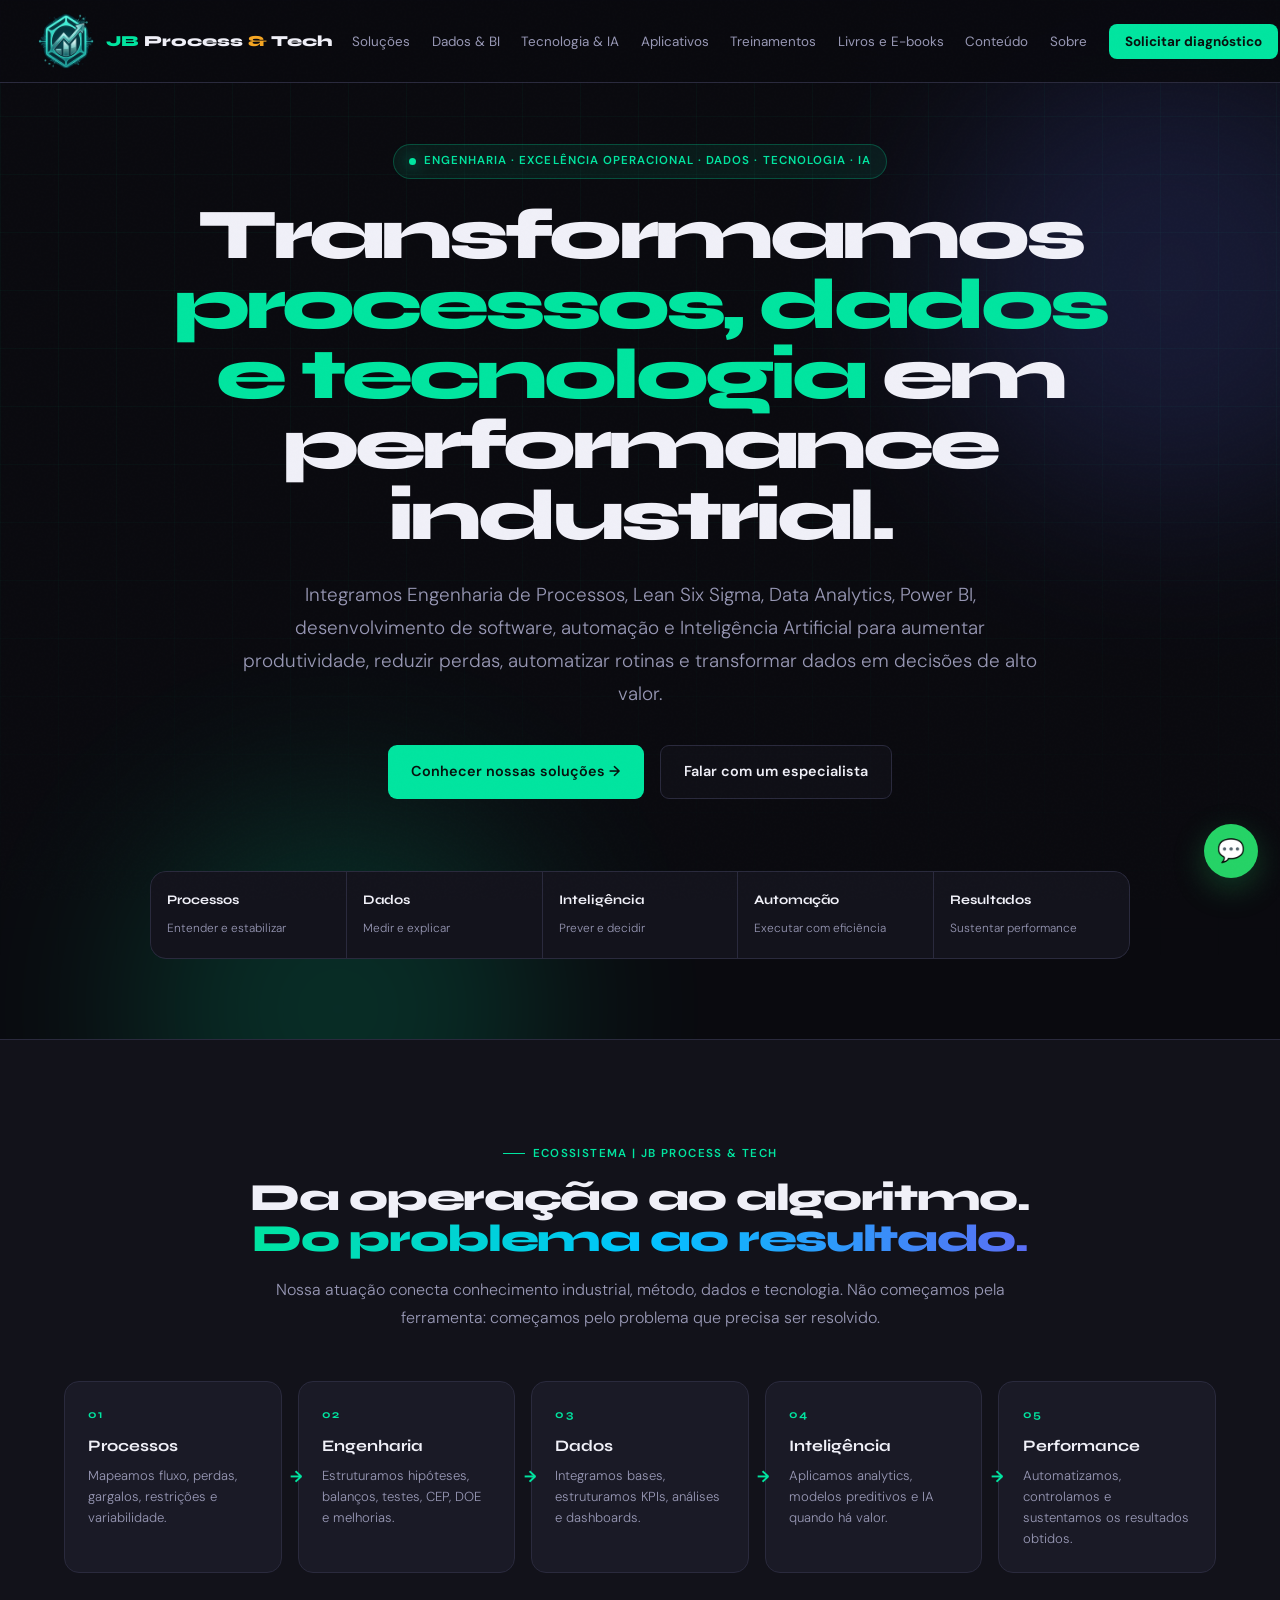
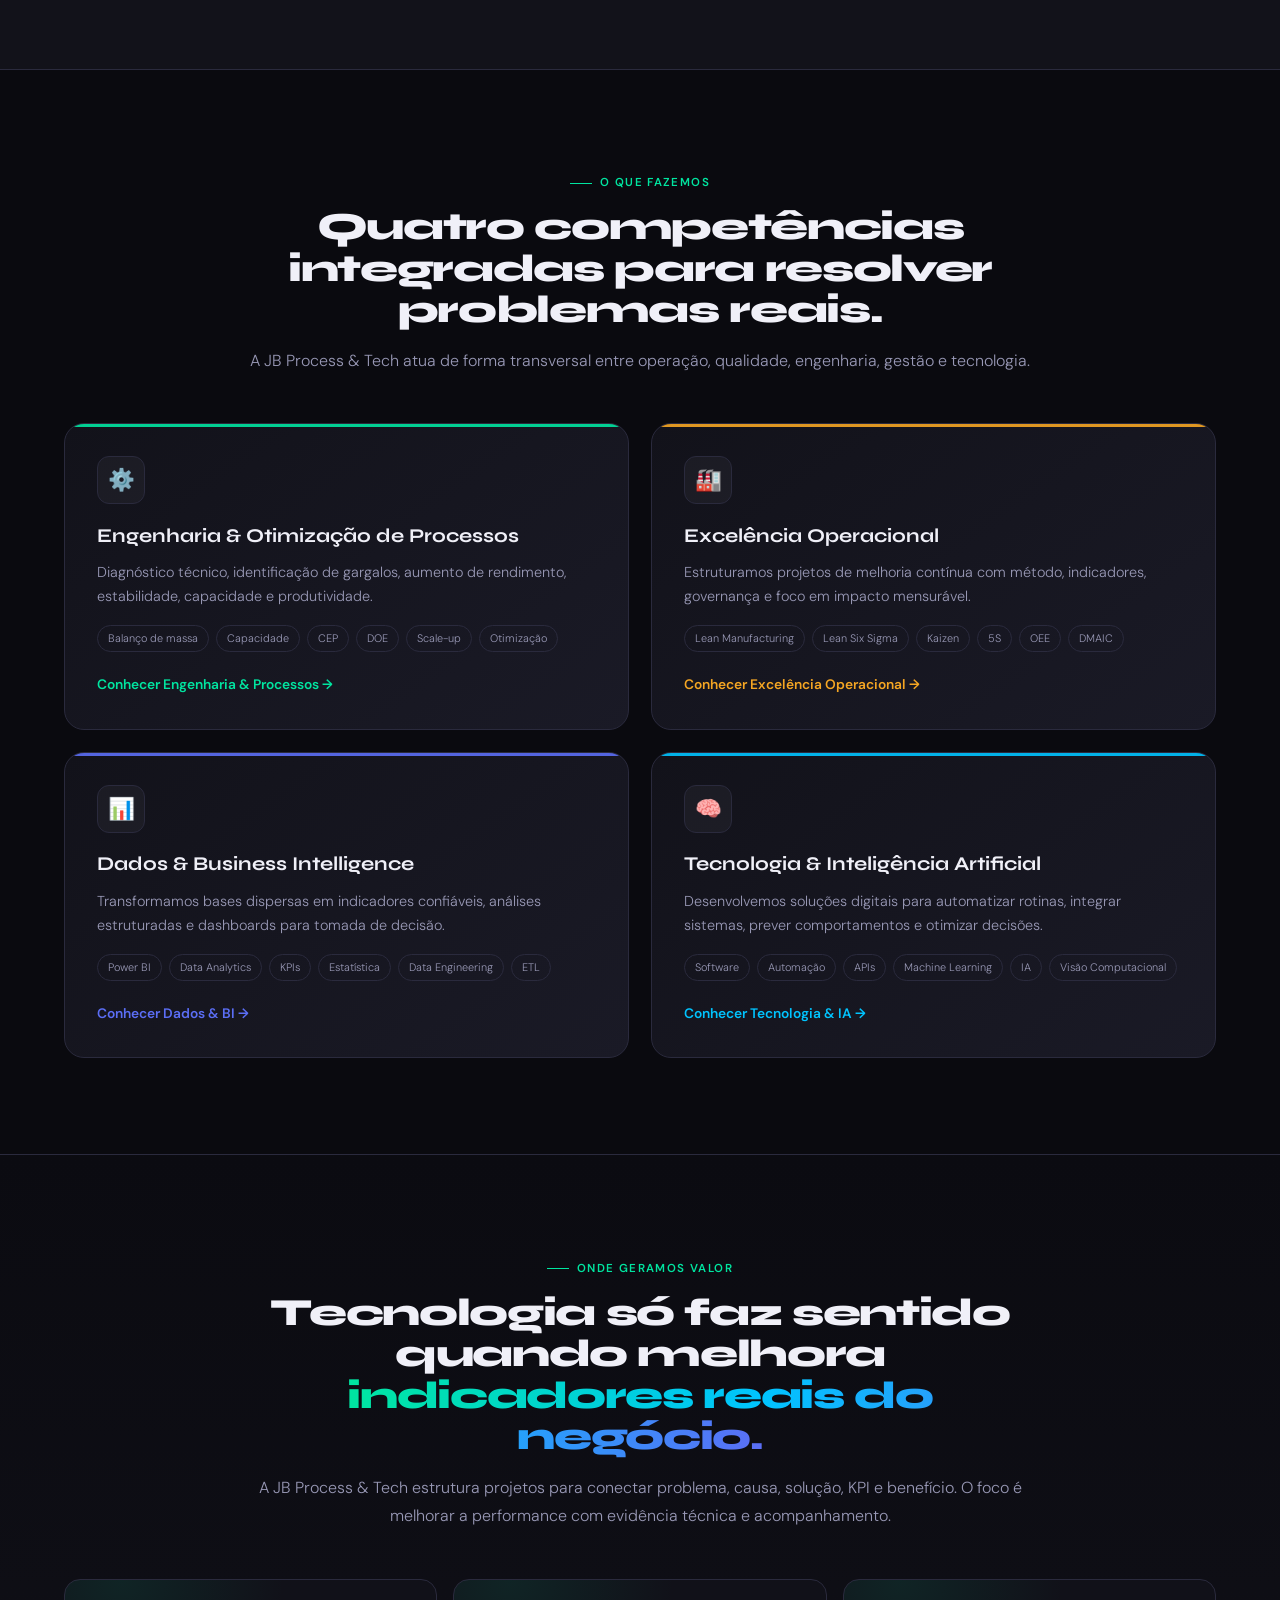
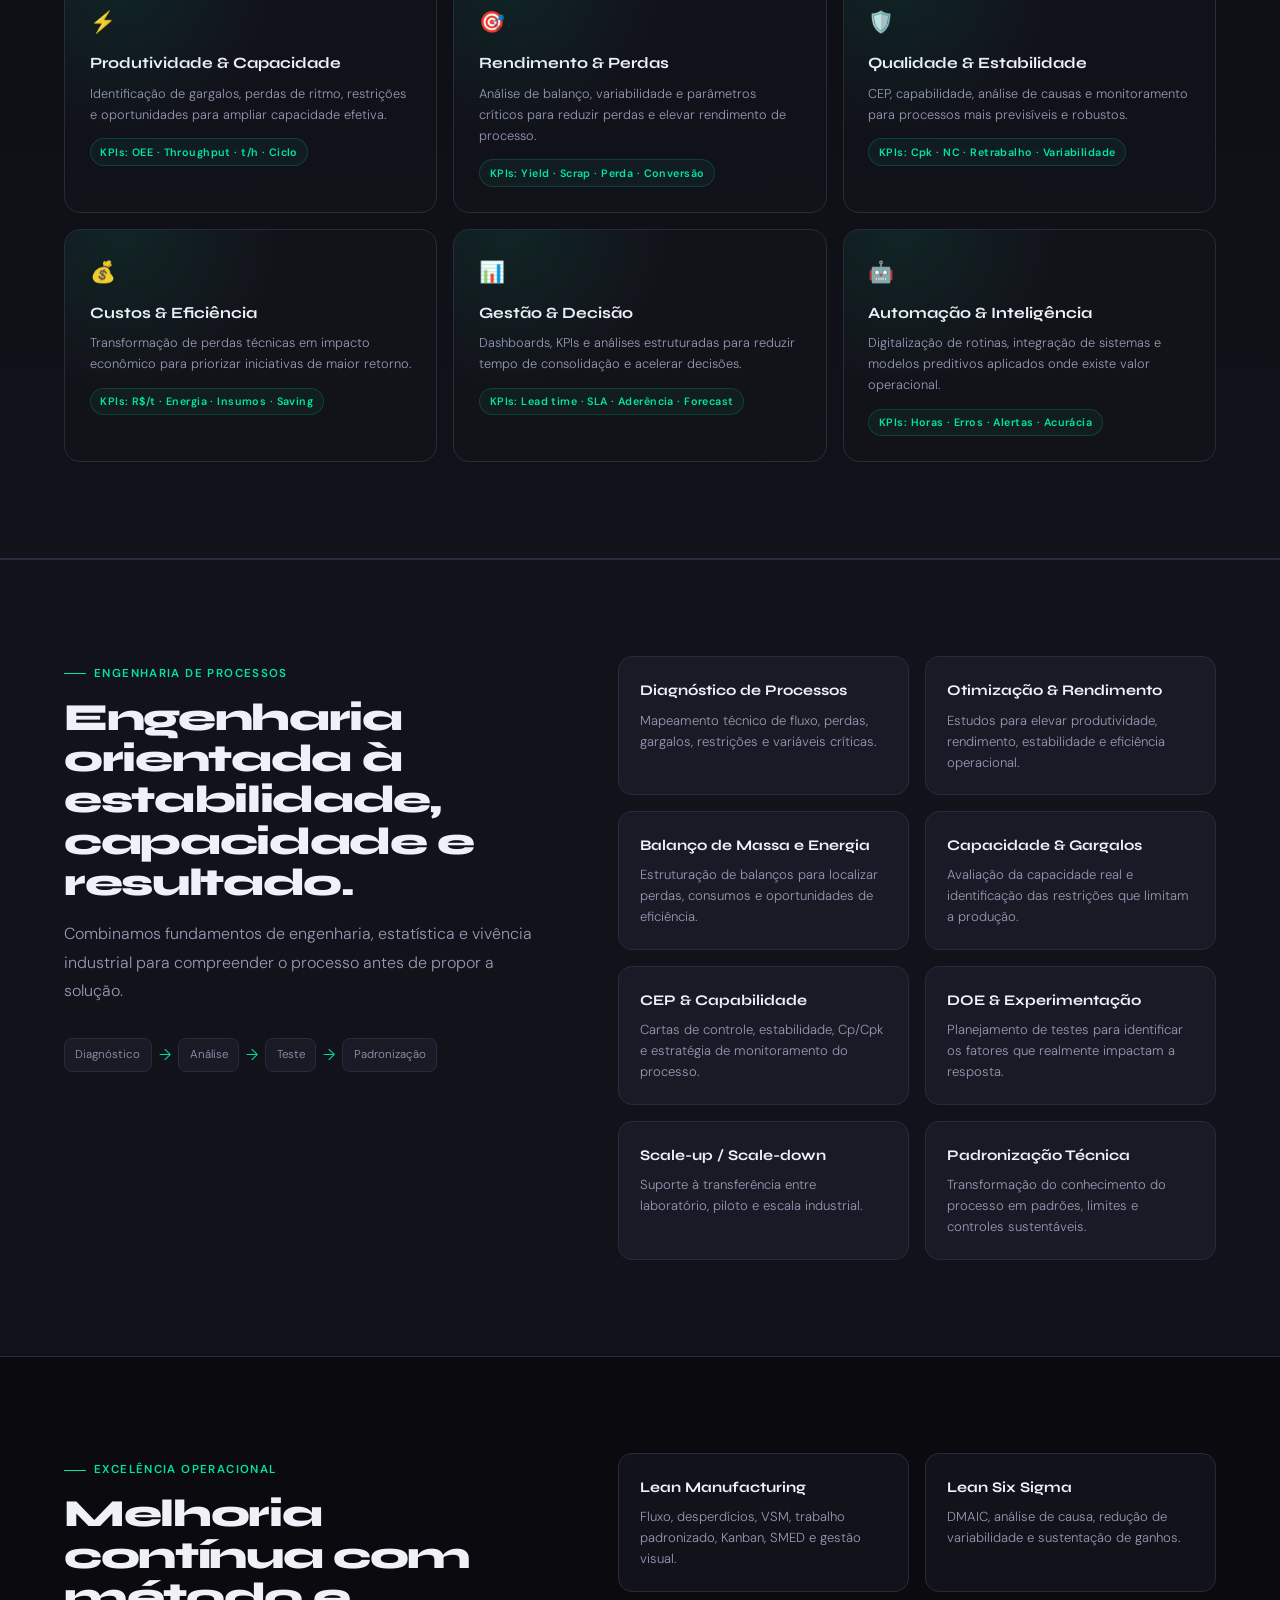
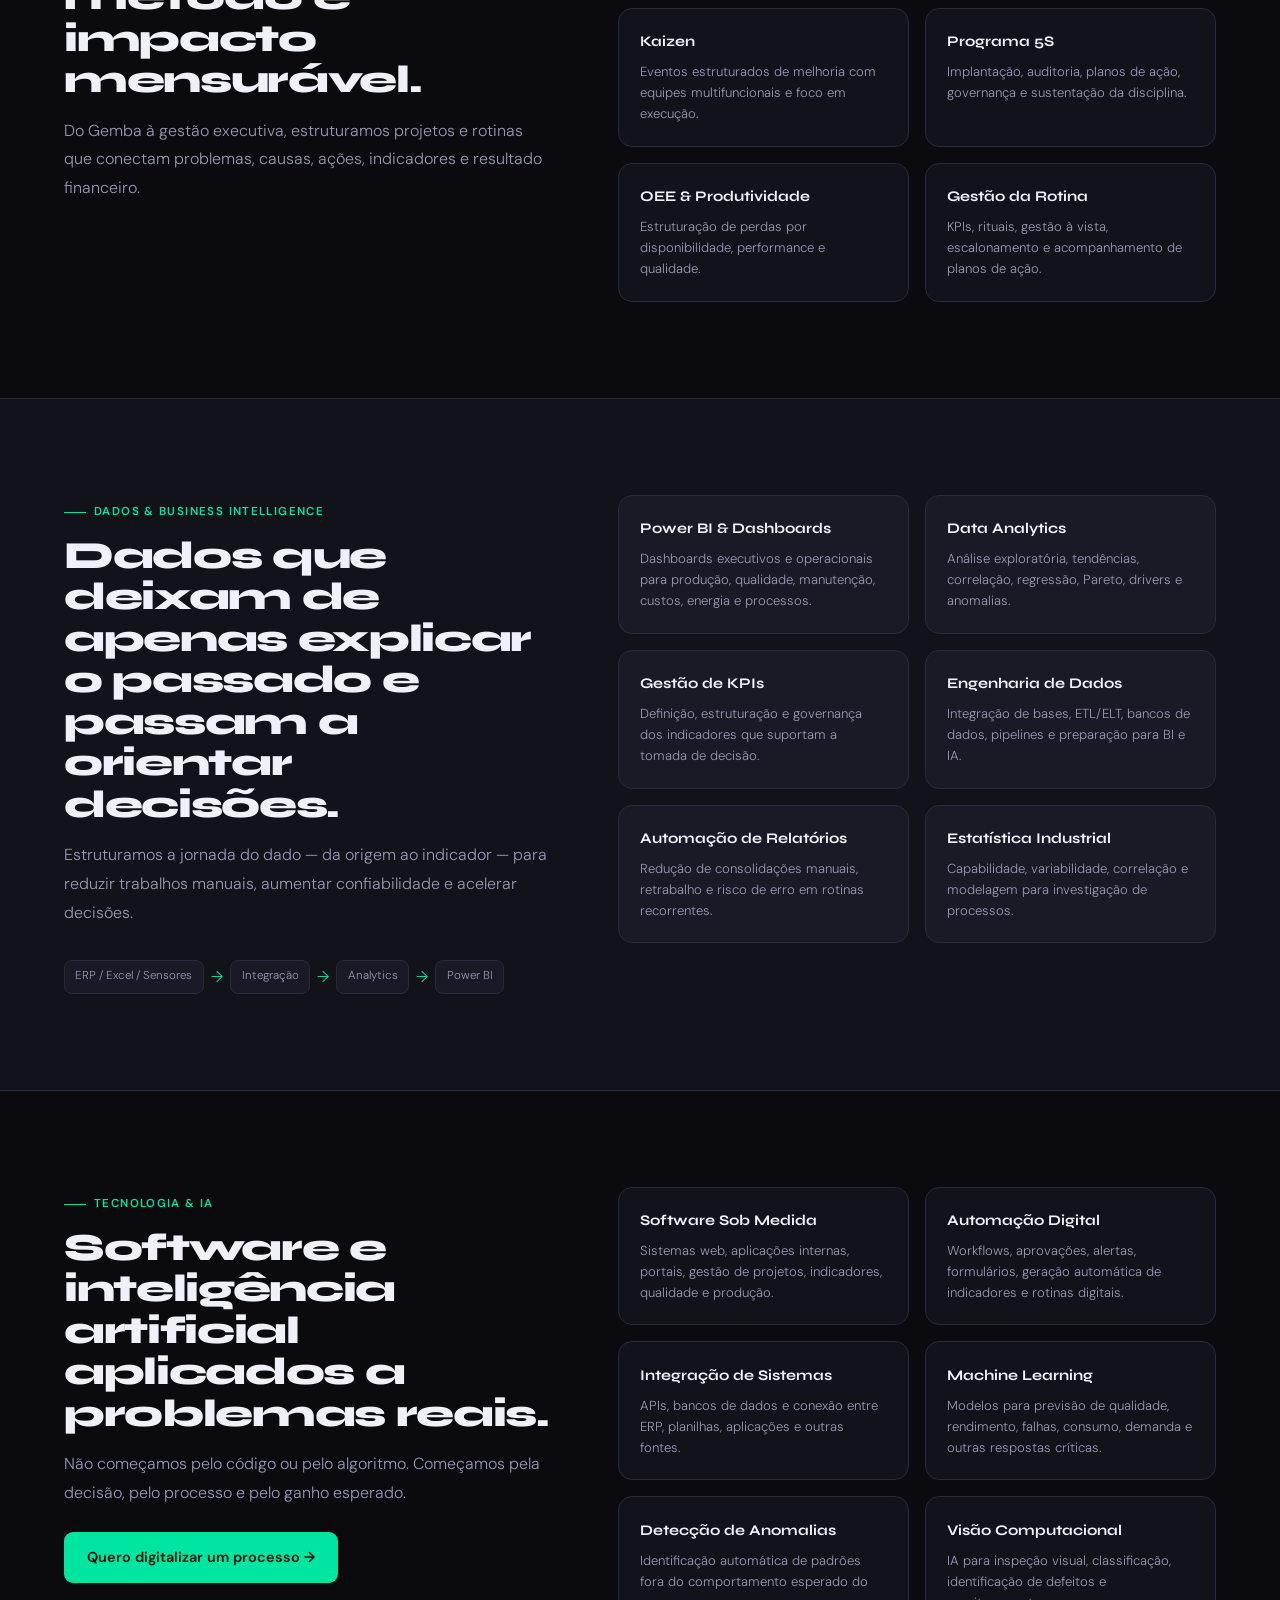
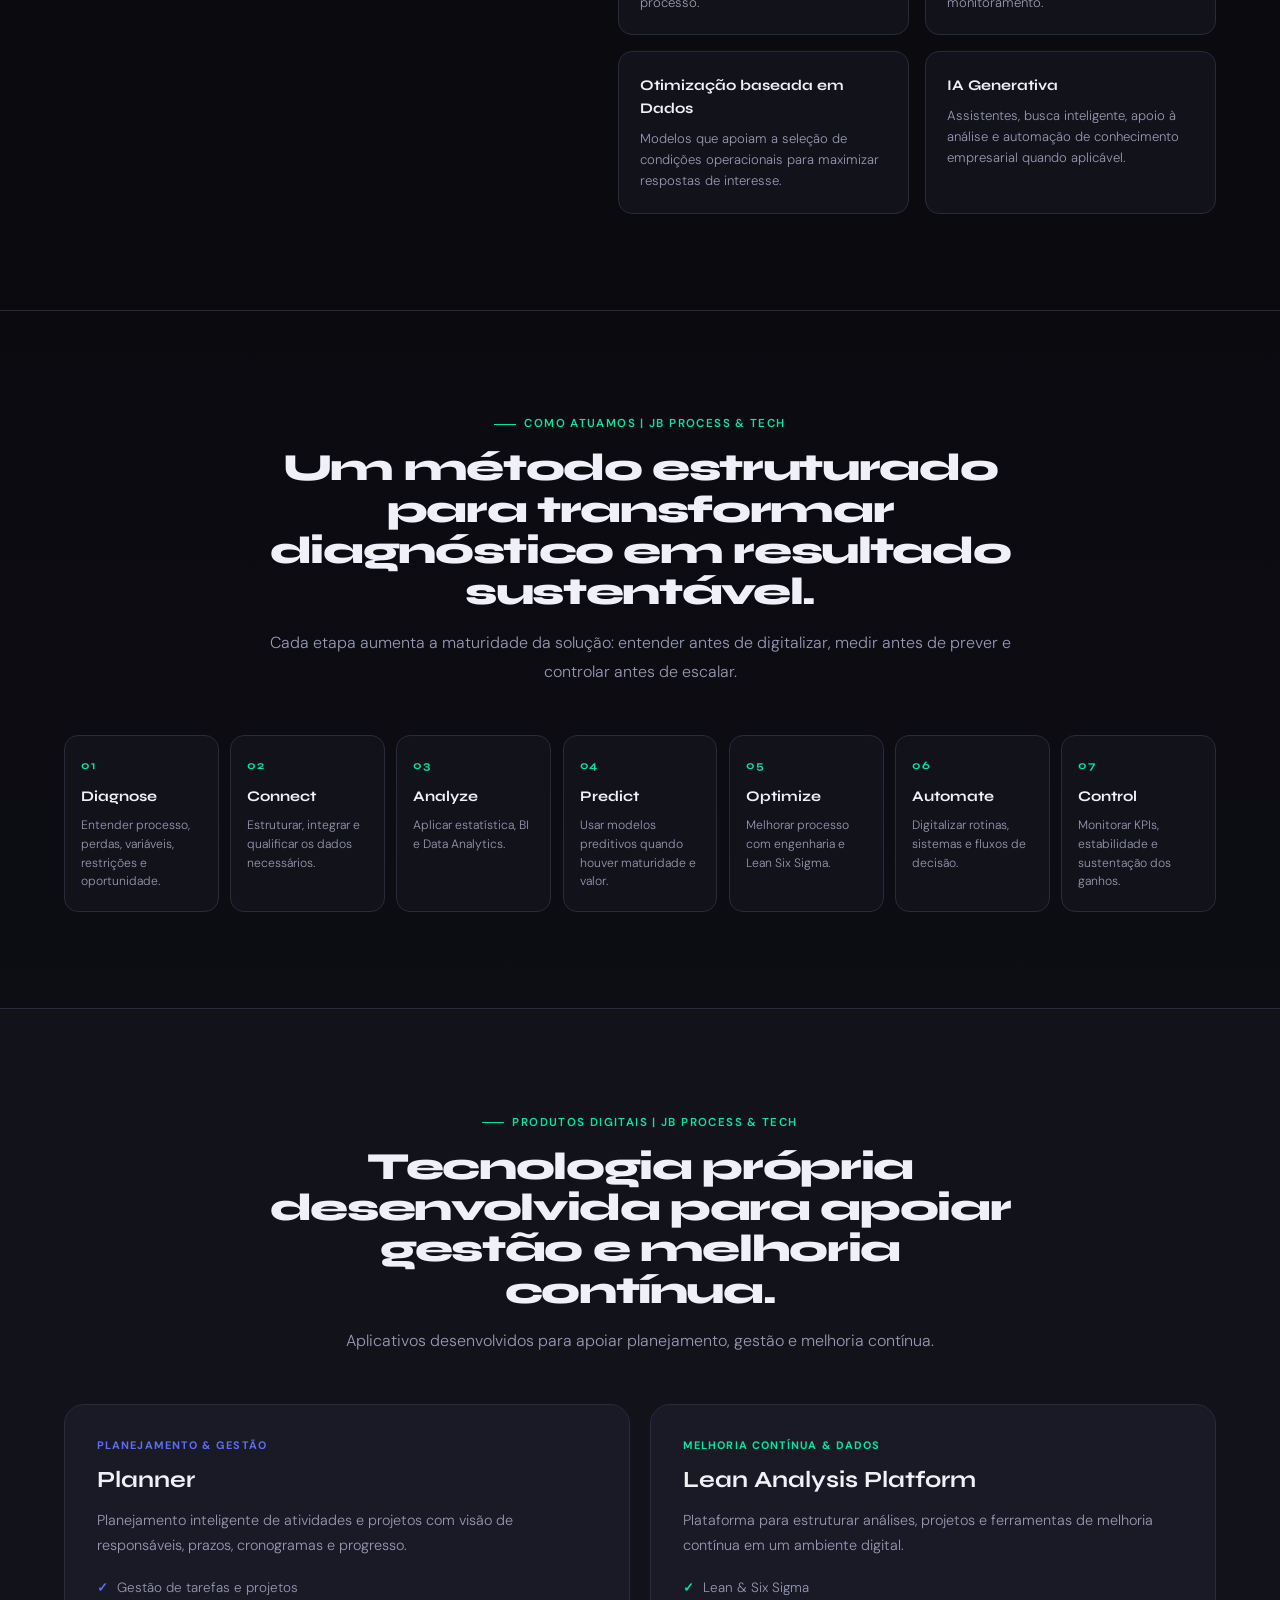
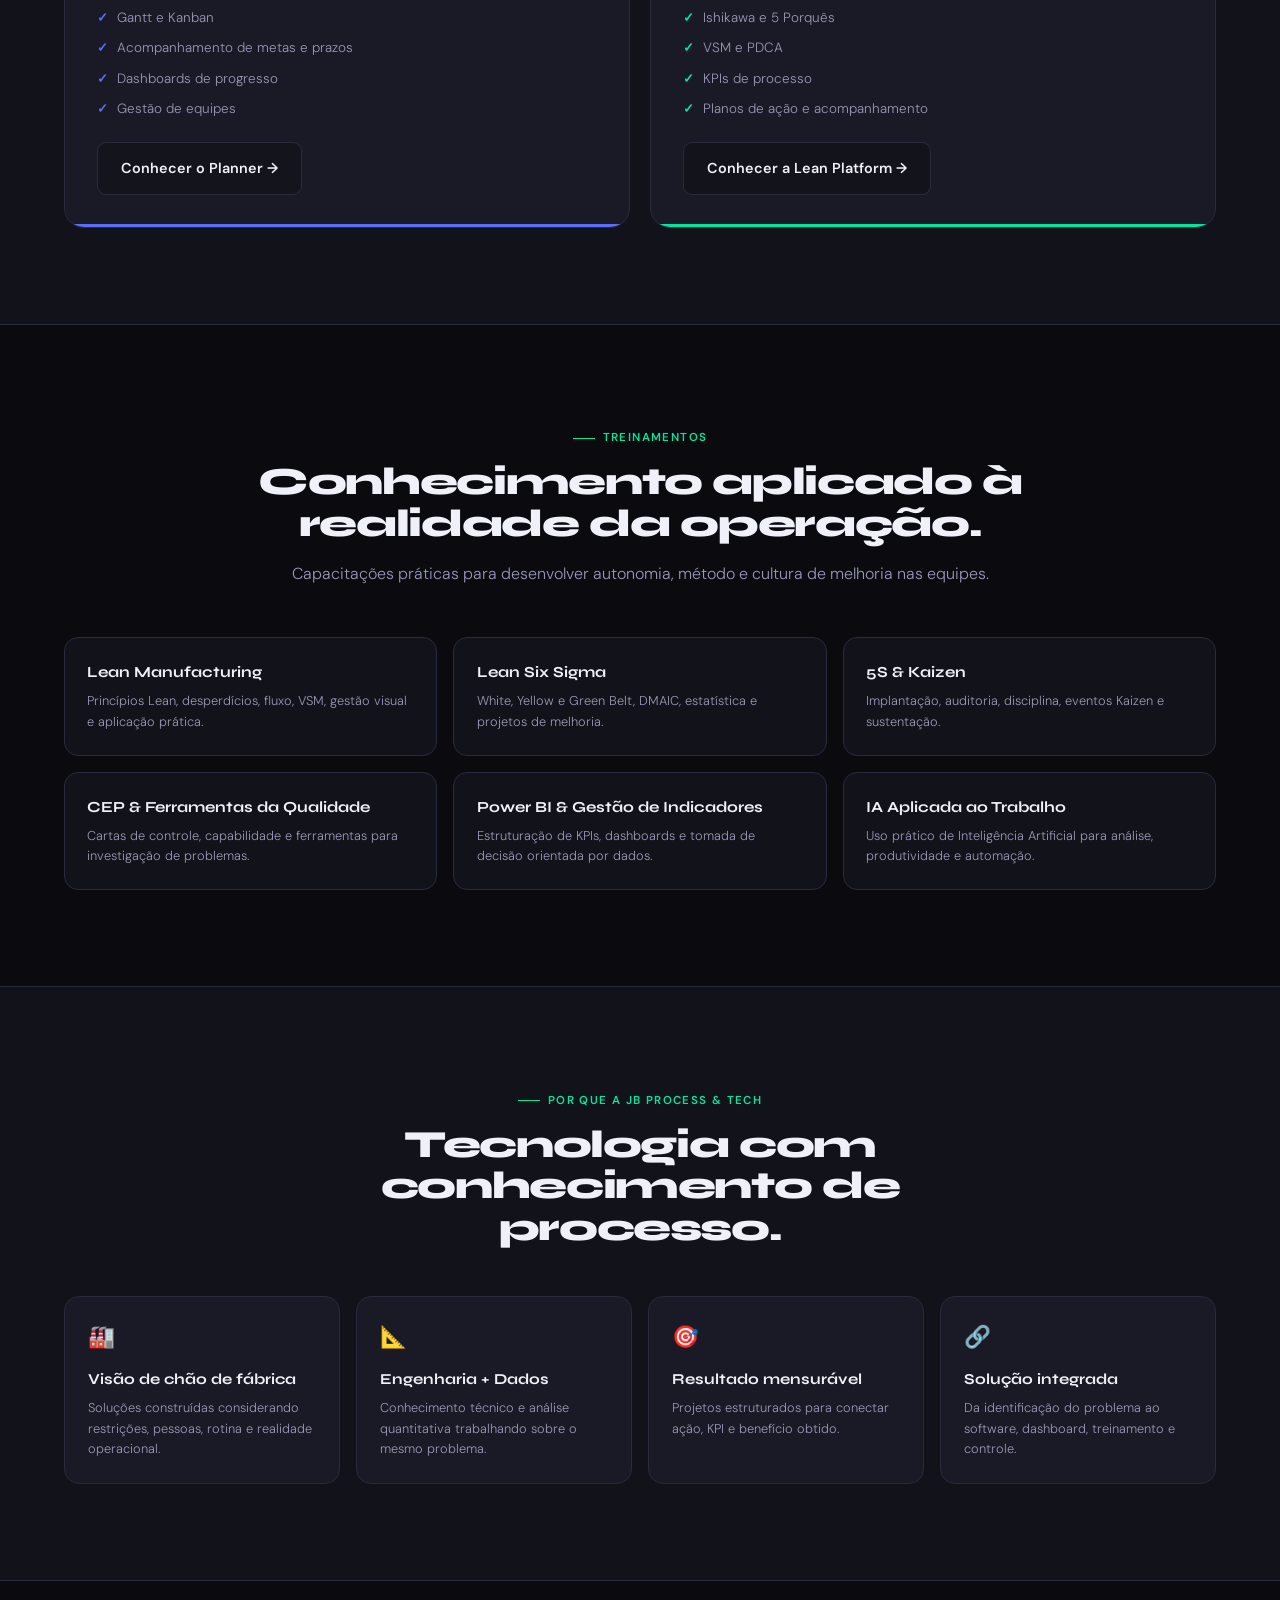
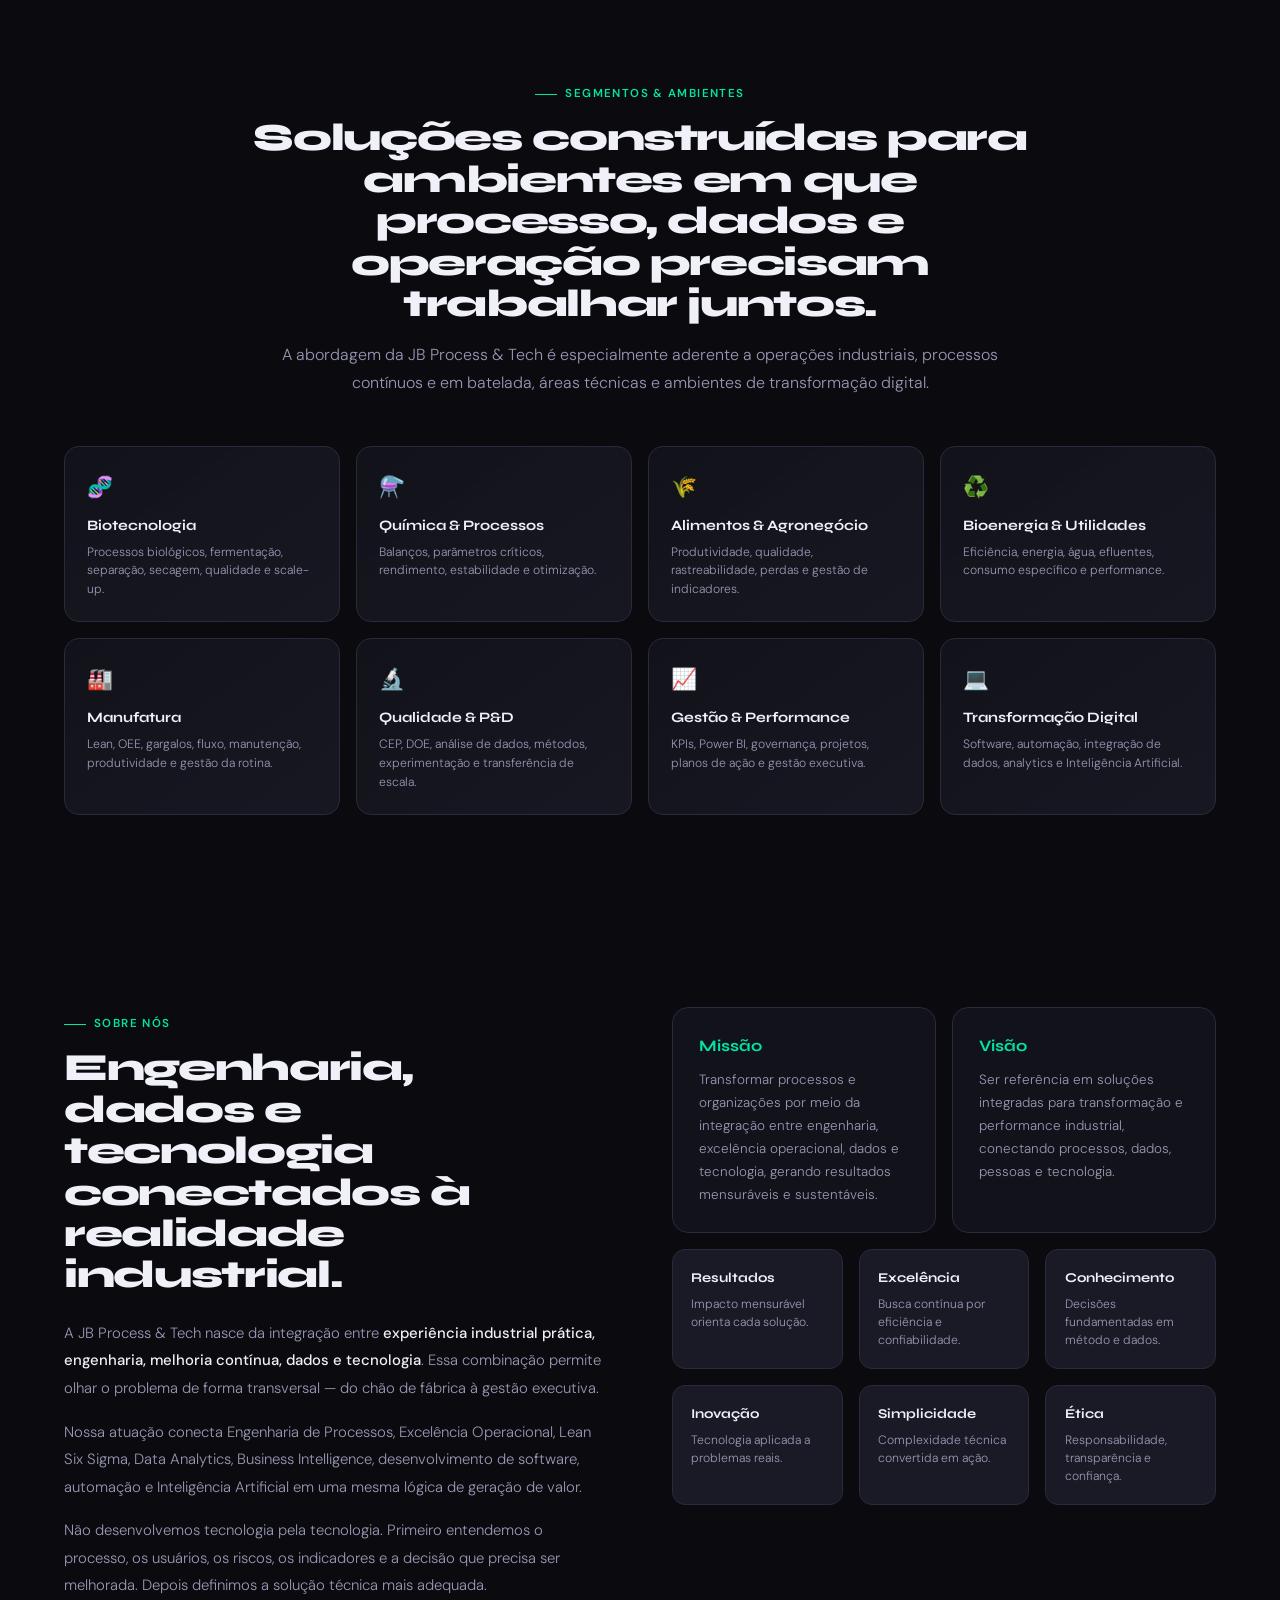
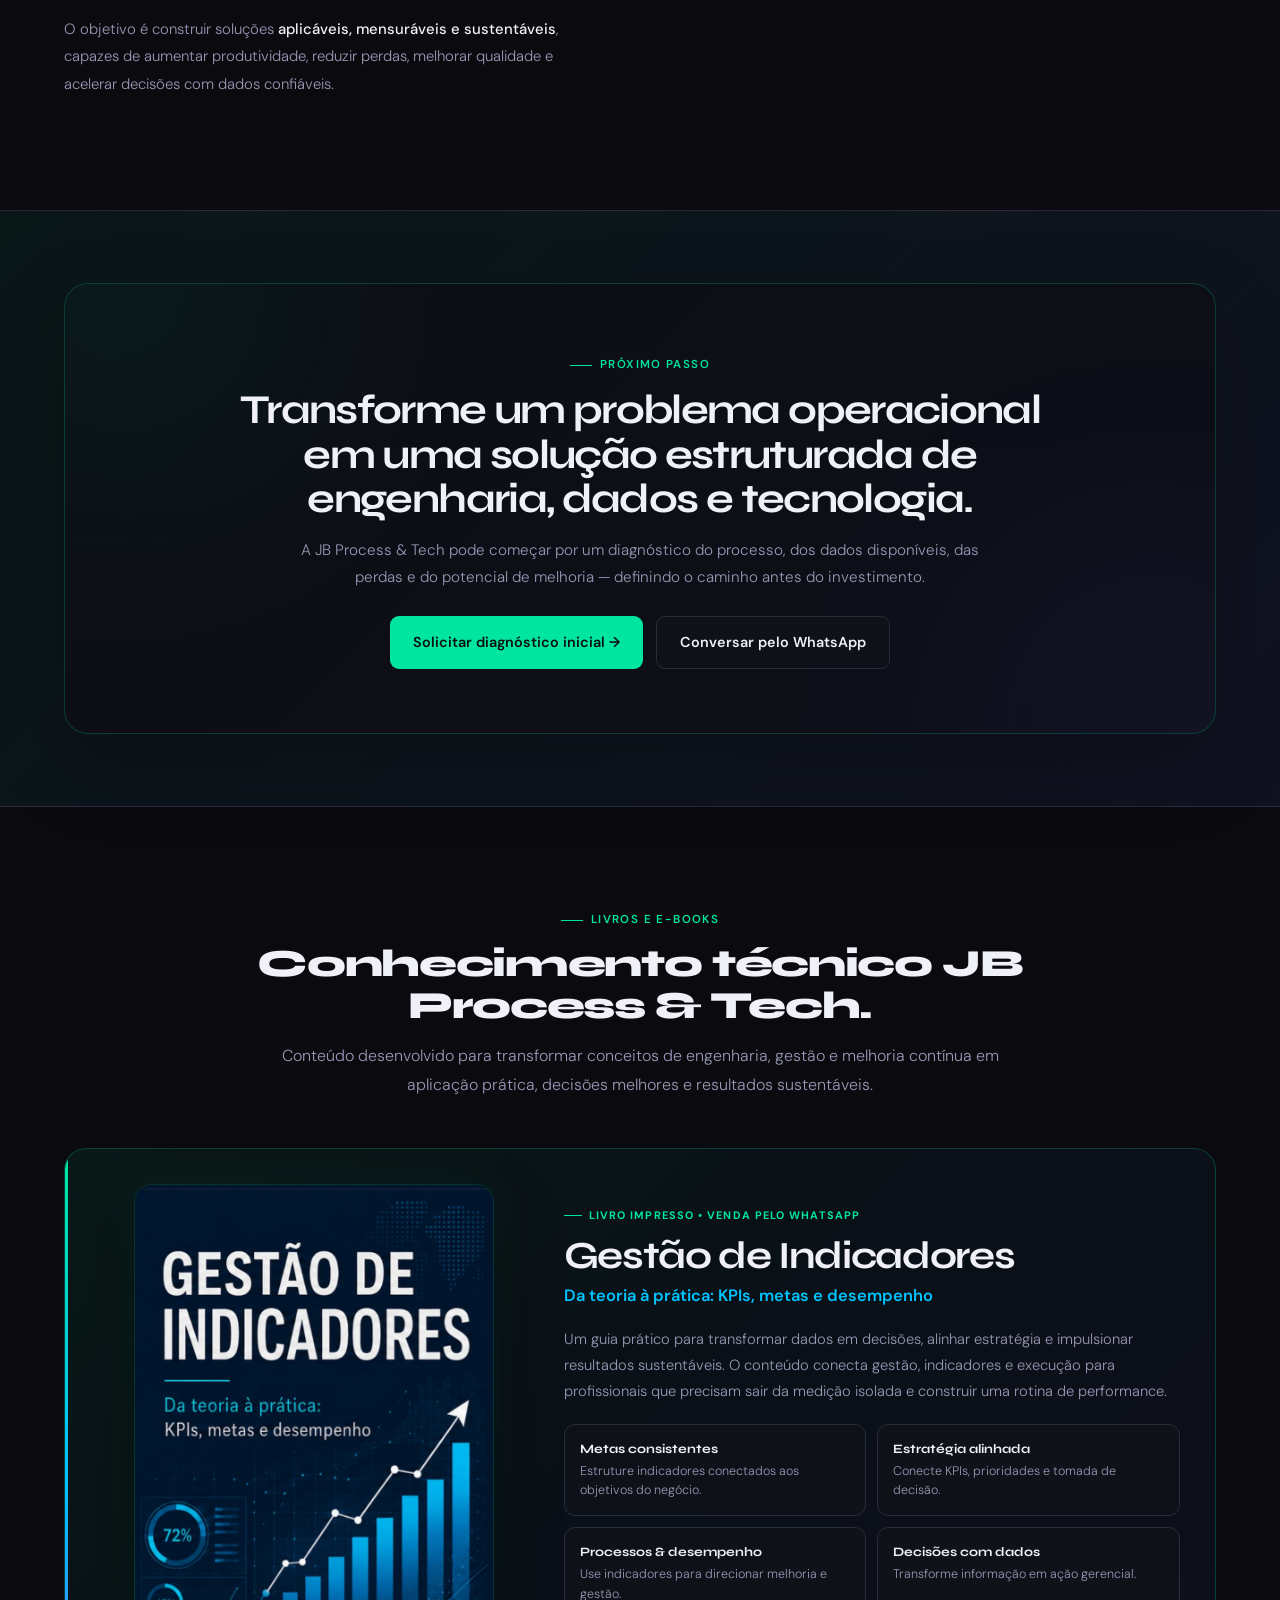
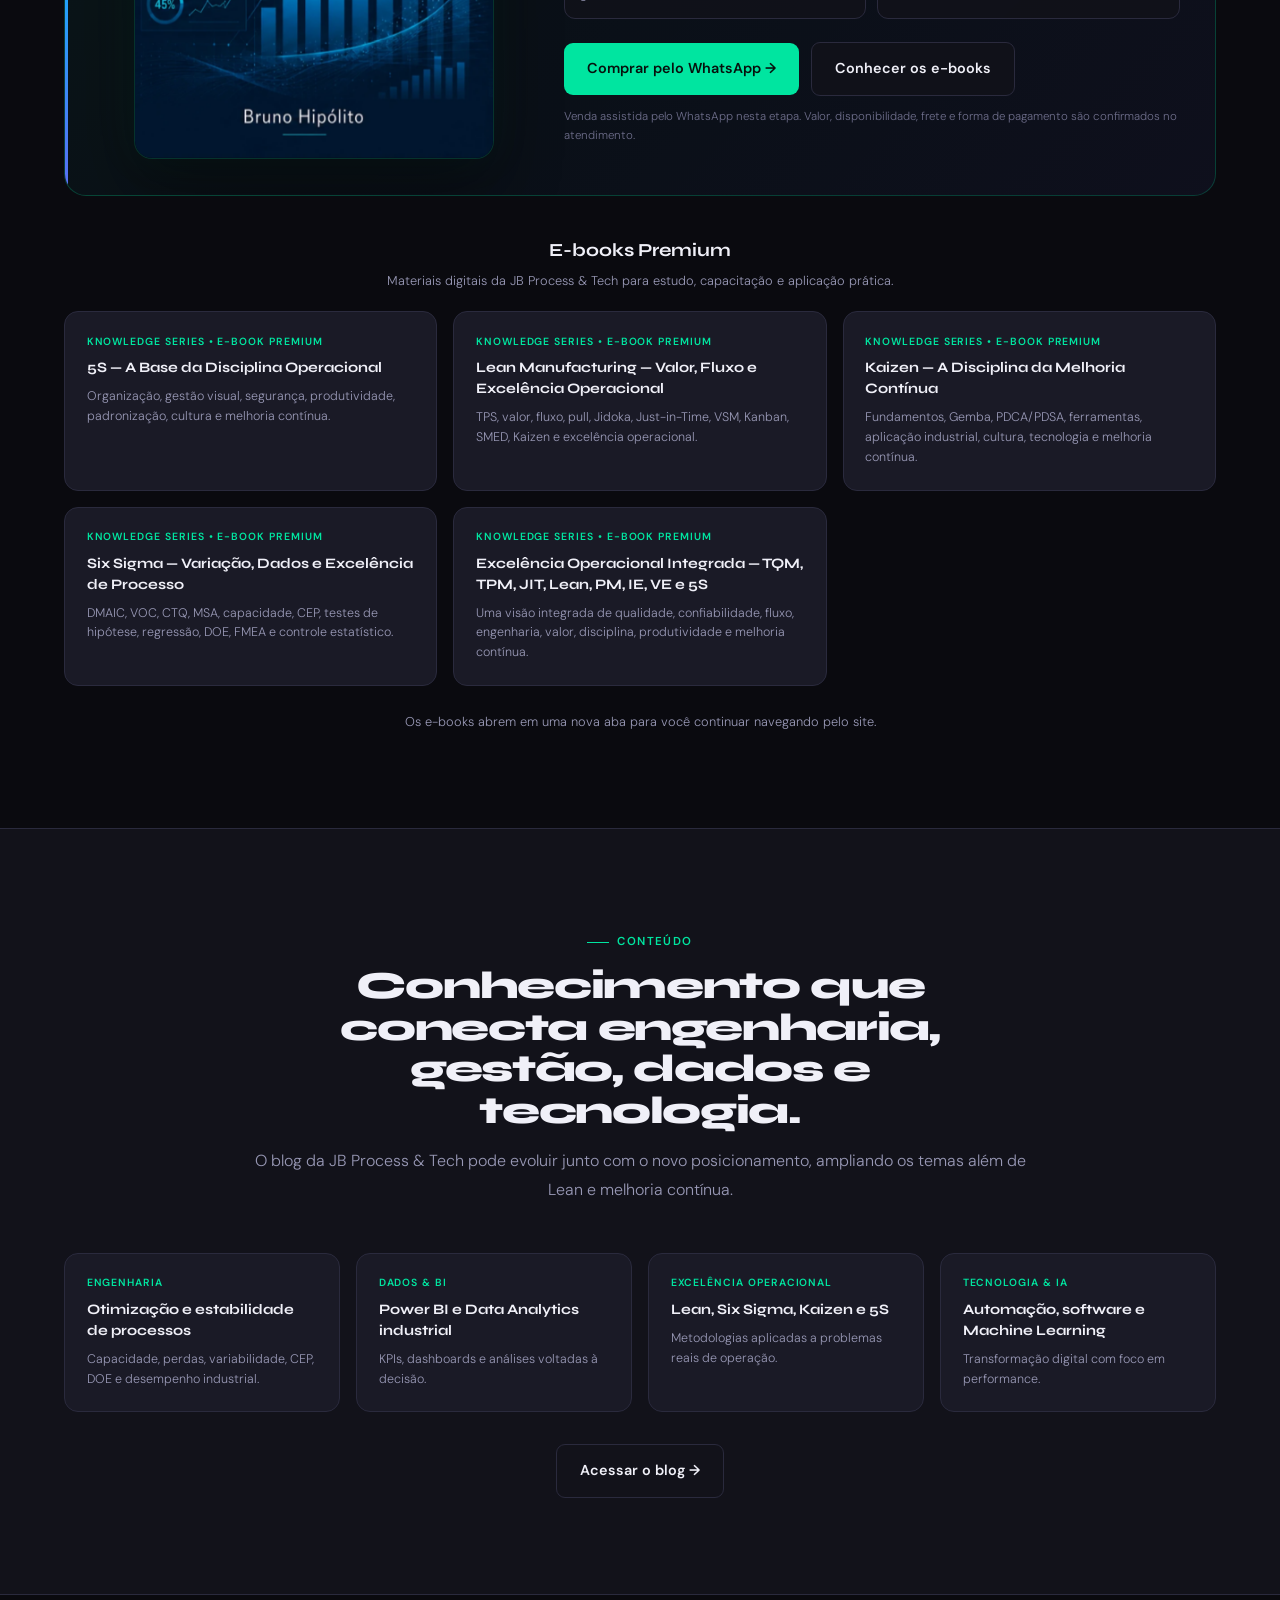
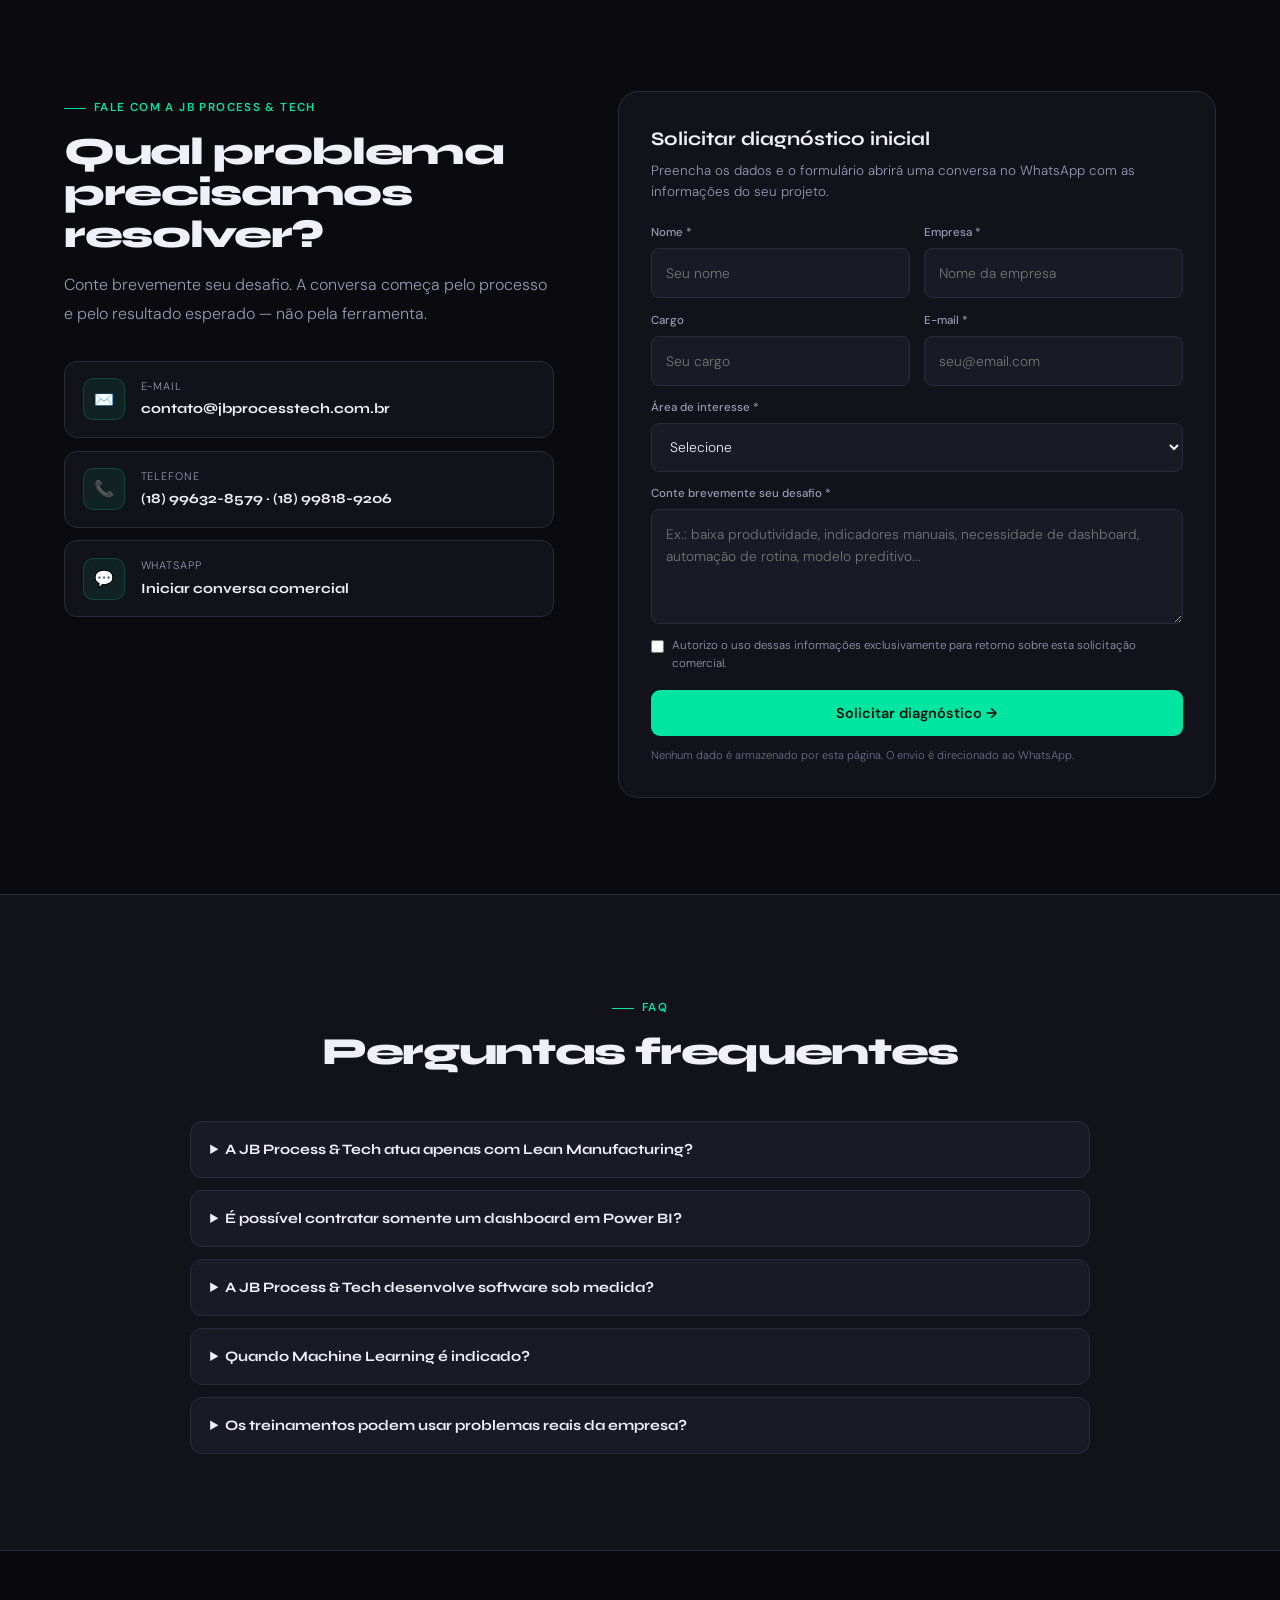
==== commit dfaca397: "style: elevar capa do livro para padrão premium" ====
--- a/index.html
+++ b/index.html
@@ -225,8 +225,9 @@
 .ebook-grid{grid-template-columns:repeat(3,1fr)}
 .book-feature{display:grid;grid-template-columns:minmax(280px,.82fr) 1.18fr;gap:2.2rem;align-items:center;background:linear-gradient(135deg,rgba(0,229,160,.07),rgba(0,196,255,.035) 48%,rgba(91,110,245,.06));border:1px solid rgba(0,229,160,.22);border-radius:22px;padding:clamp(1.2rem,3vw,2.2rem);margin-bottom:2.4rem;overflow:hidden;position:relative}
 .book-feature::before{content:'';position:absolute;inset:0 auto 0 0;width:3px;background:linear-gradient(180deg,var(--accent1),var(--accent4),var(--accent2))}
-.book-cover{background:#080b12;border:1px solid var(--border);border-radius:16px;overflow:hidden;box-shadow:0 24px 55px rgba(0,0,0,.38);width:min(100%,360px);max-width:none;margin:0 auto}
-.book-cover img{display:block;width:100%;height:auto;object-fit:contain}
+.book-cover{background:#070b12;border:1px solid rgba(0,229,160,.18);border-radius:18px;overflow:hidden;box-shadow:0 28px 65px rgba(0,0,0,.42),0 0 44px rgba(0,229,160,.07);width:min(100%,360px);max-width:none;margin:0 auto;position:relative;transition:transform .35s ease,box-shadow .35s ease,border-color .35s ease}
+.book-cover img{display:block;width:100%;height:auto;object-fit:contain;image-rendering:auto;backface-visibility:hidden}
+.book-cover:hover{transform:translateY(-4px);border-color:rgba(0,229,160,.32);box-shadow:0 34px 78px rgba(0,0,0,.5),0 0 52px rgba(0,229,160,.10)}
 .book-cover-inner{aspect-ratio:5/7;padding:1.55rem 1.35rem;display:flex;flex-direction:column;position:relative;overflow:hidden;background:
 linear-gradient(180deg,rgba(0,196,255,.08),transparent 28%),
 radial-gradient(circle at 85% 14%,rgba(0,229,160,.16),transparent 26%),
@@ -703,7 +704,7 @@
 
     <article class="book-feature" aria-label="Livro Gestão de Indicadores">
       <div class="book-cover">
-        <img src="livro-gestao-indicadores-capa.png" alt="Capa real do livro Gestão de Indicadores — Da teoria à prática: KPIs, metas e desempenho, de Bruno Hipólito" loading="lazy">
+        <img src="livro-gestao-indicadores-premium.webp" width="800" height="1281" decoding="async" alt="Capa real do livro Gestão de Indicadores — Da teoria à prática: KPIs, metas e desempenho, de Bruno Hipólito" loading="lazy">
       </div>
       <div class="book-copy">
         <div class="book-kicker">Livro impresso • Venda pelo WhatsApp</div>
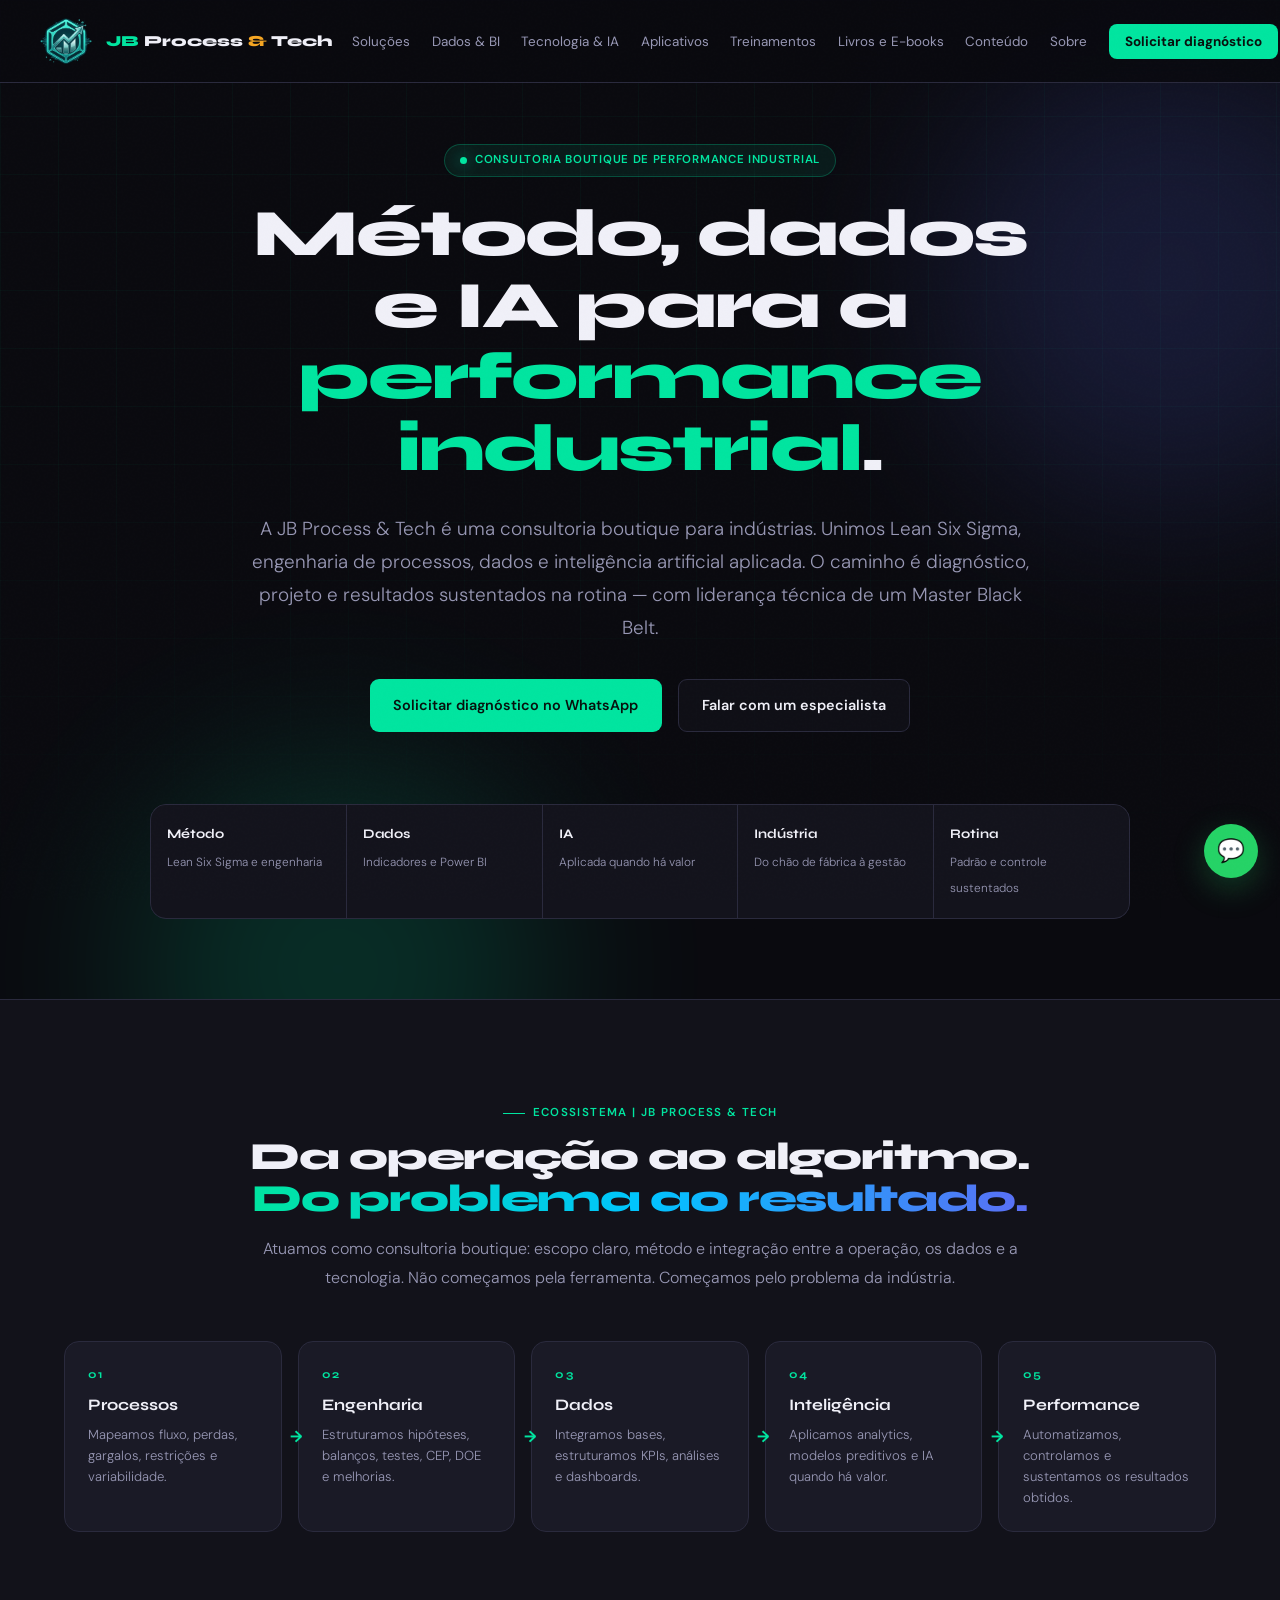
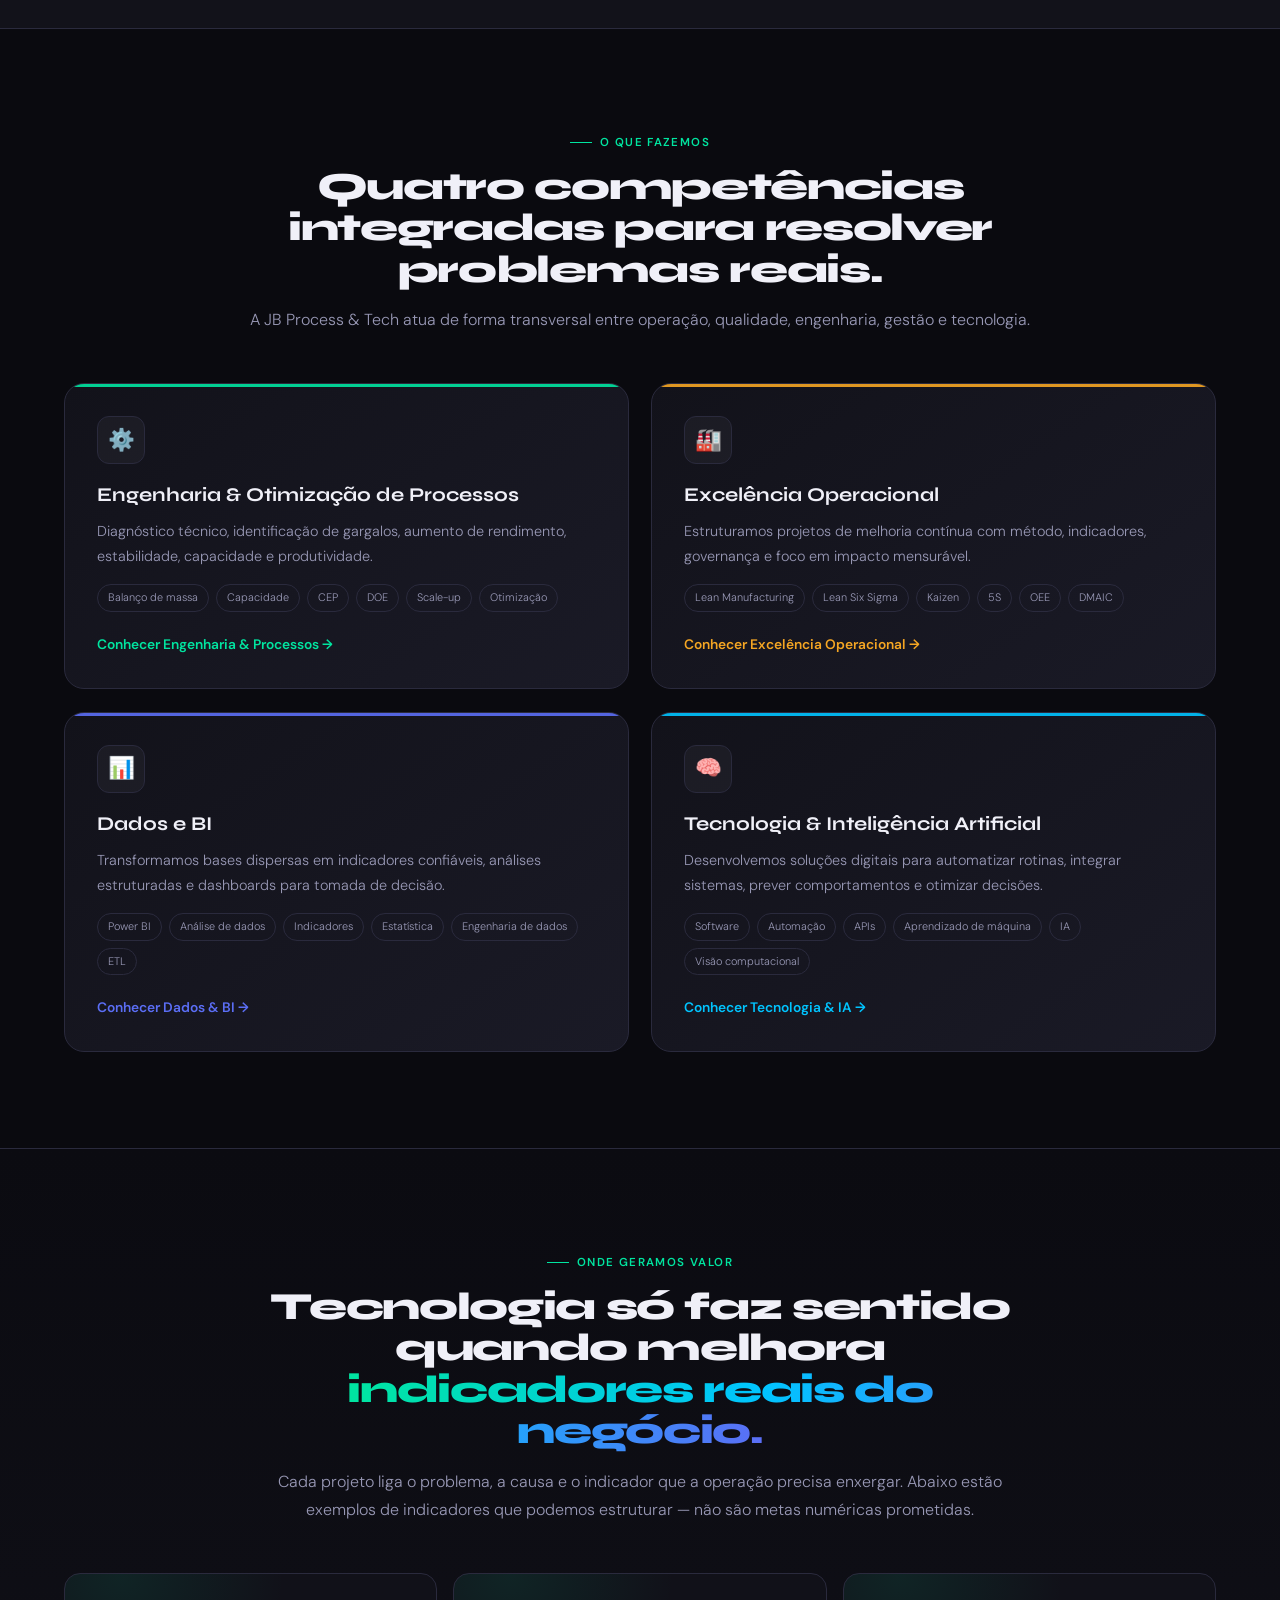
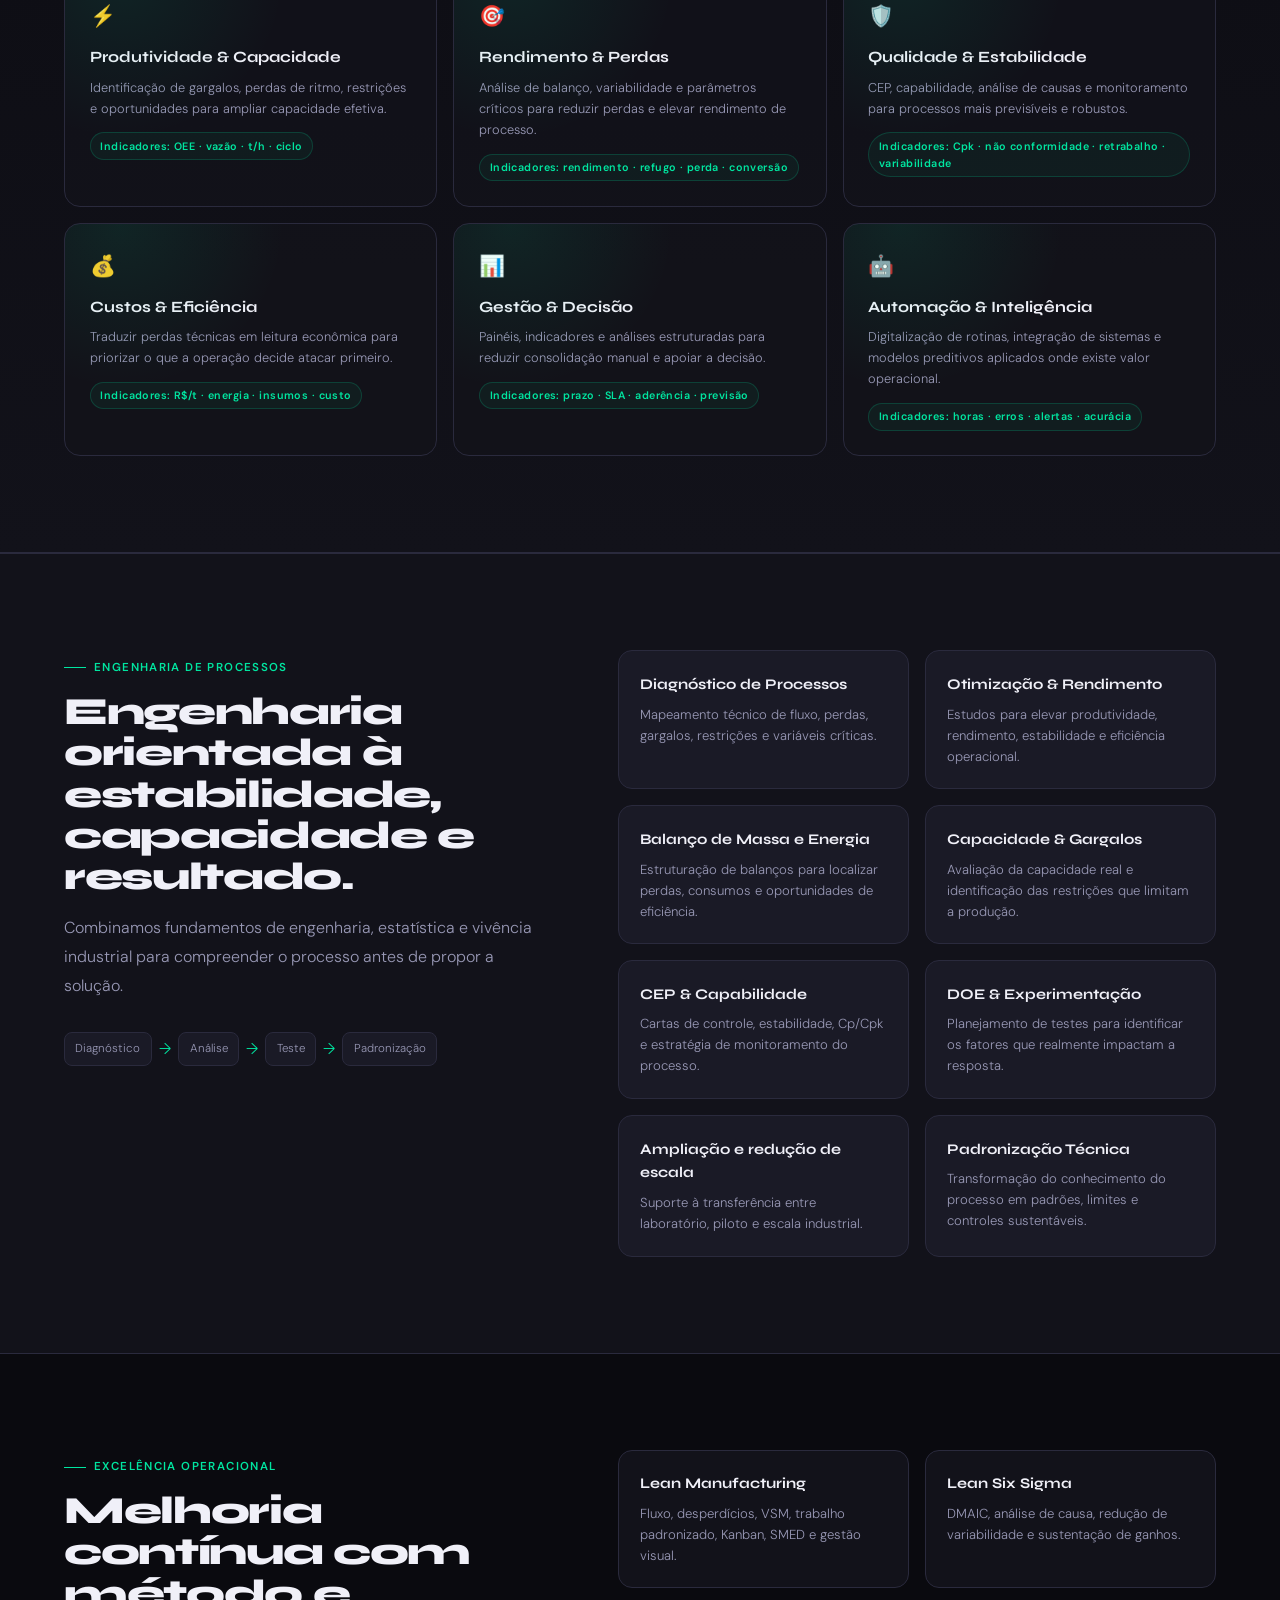
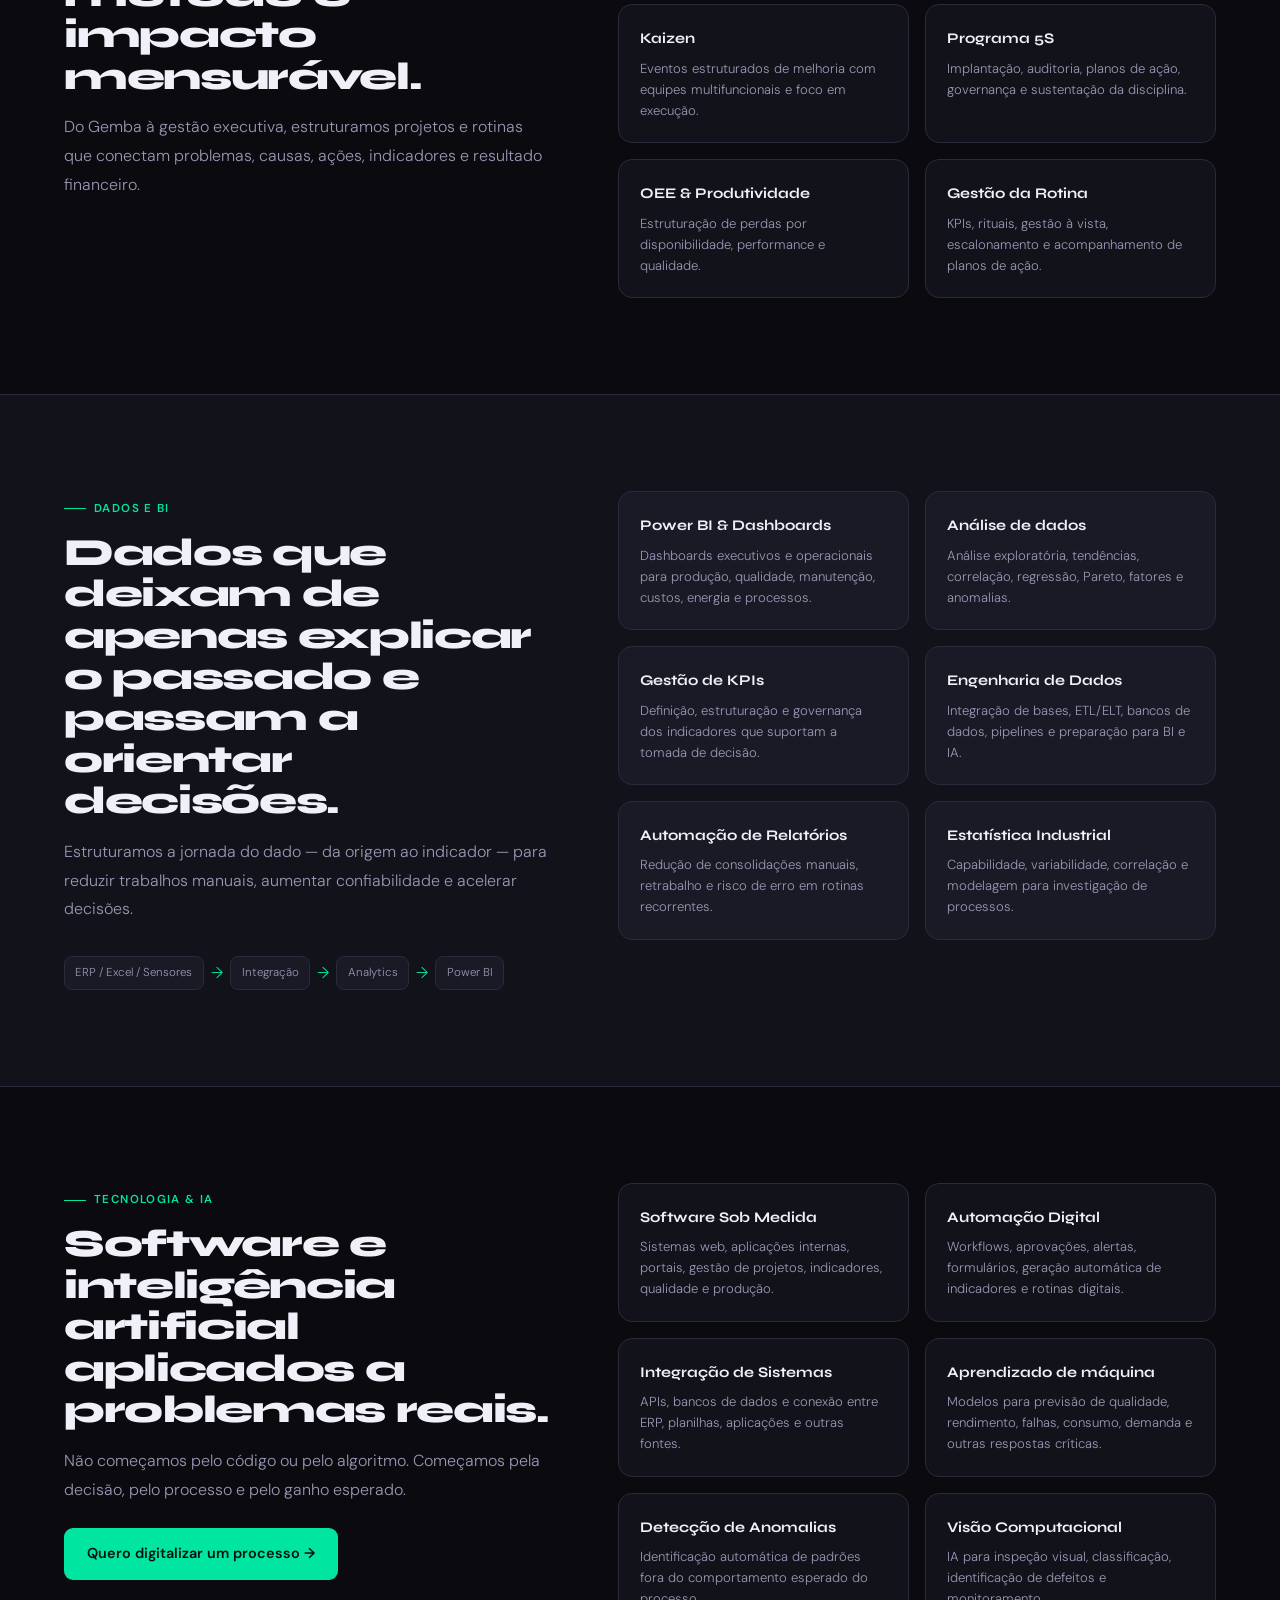
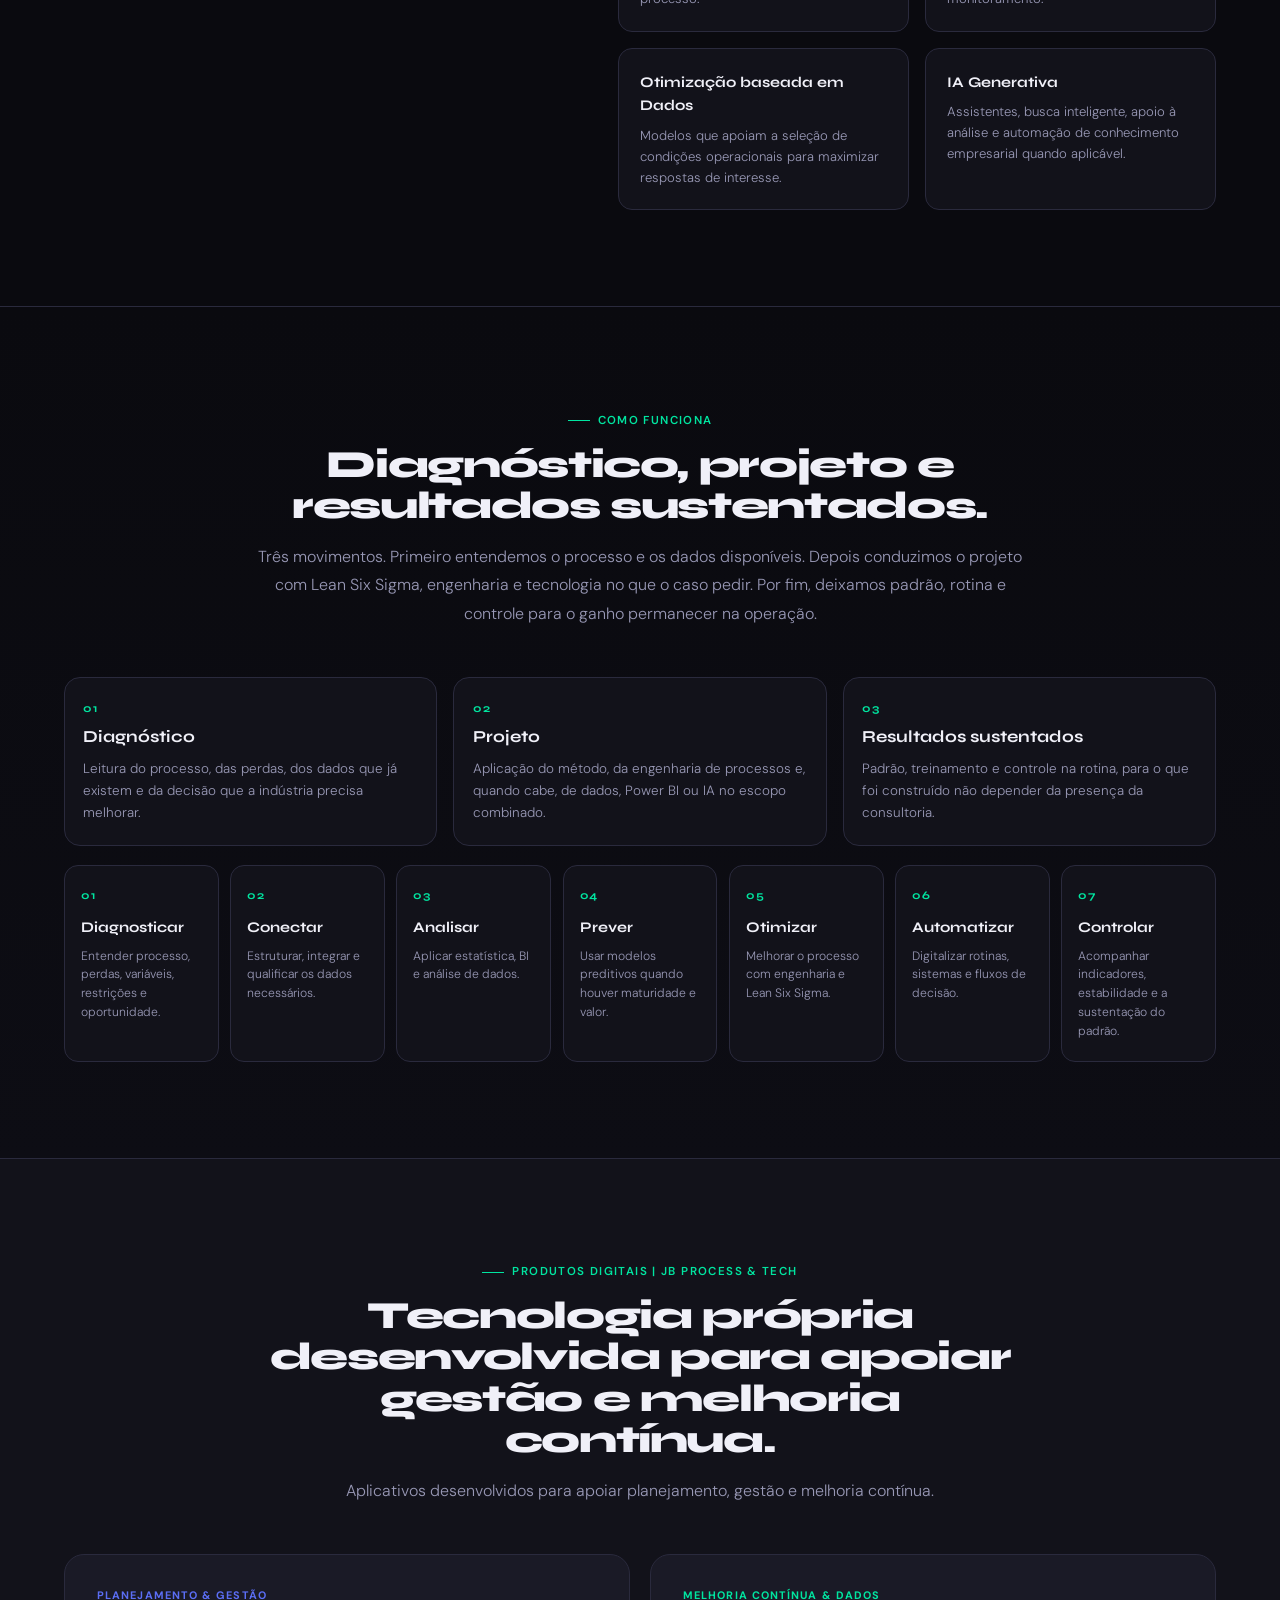
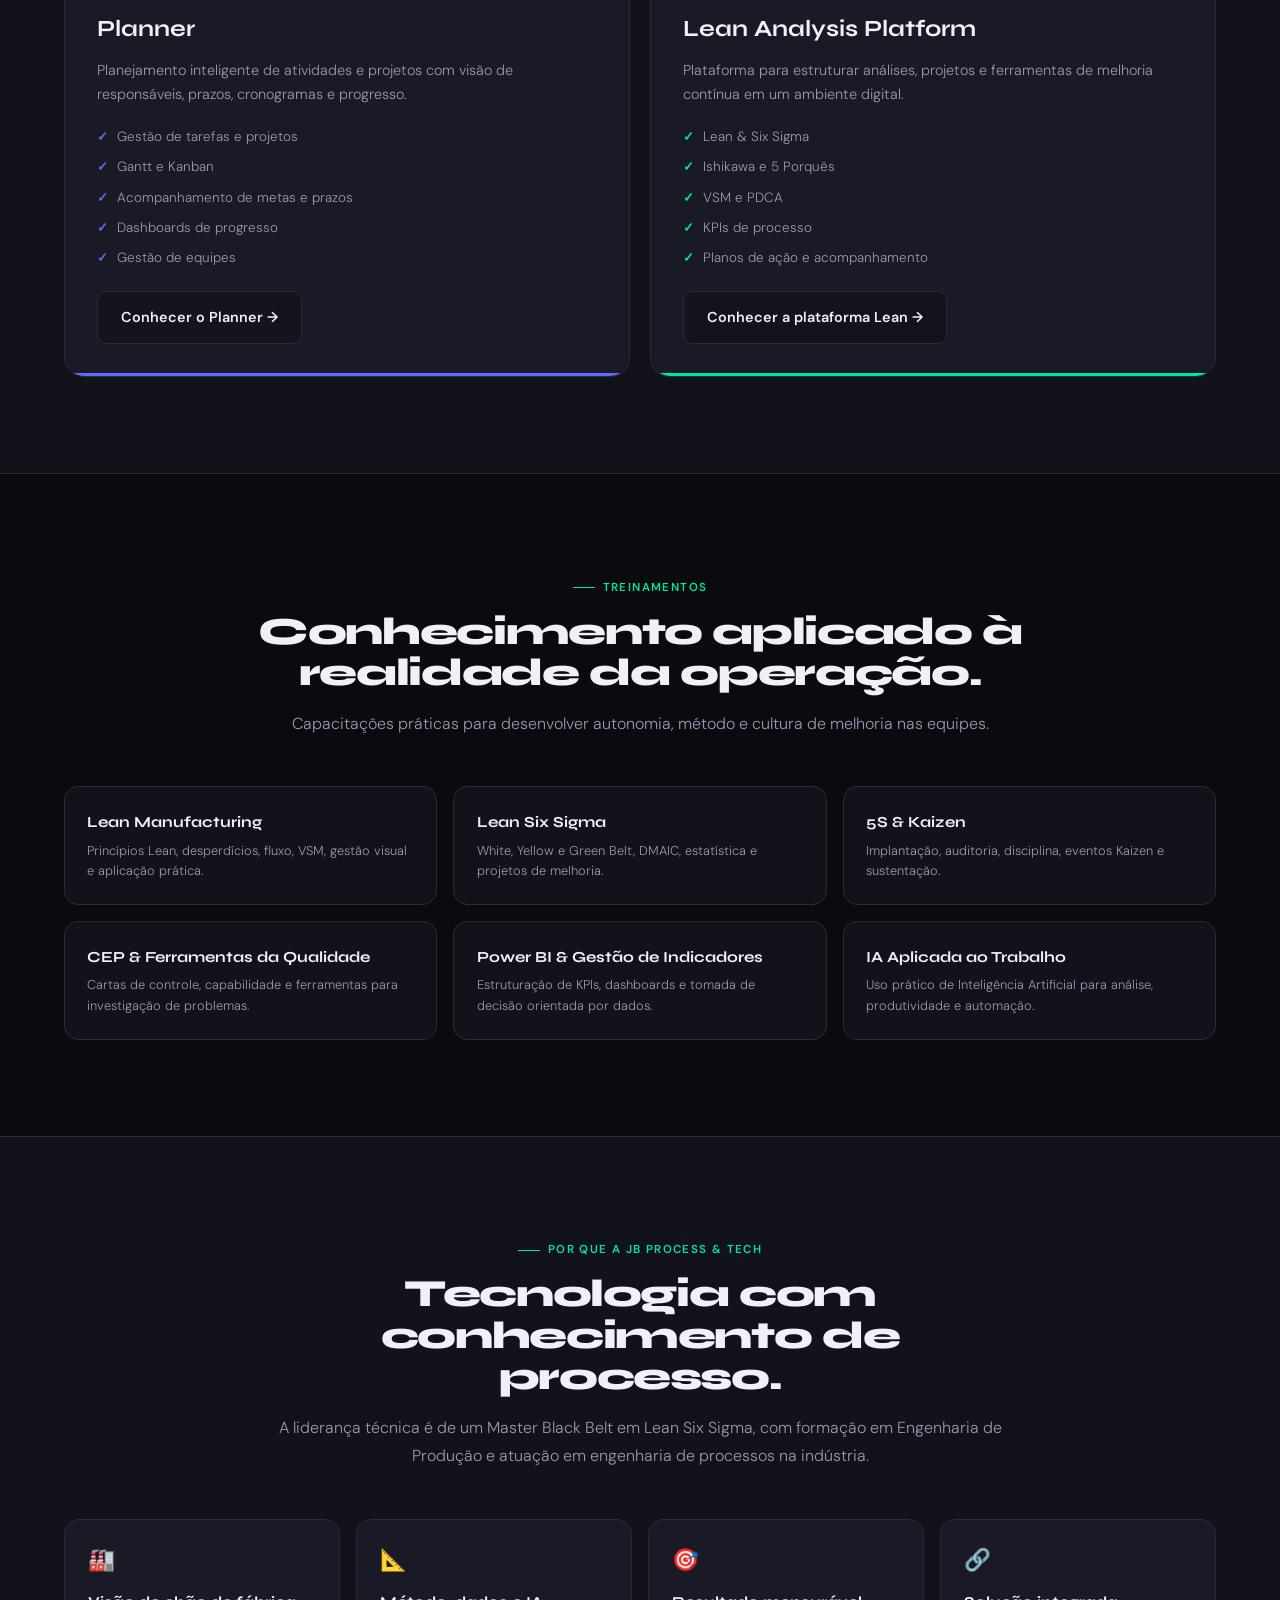
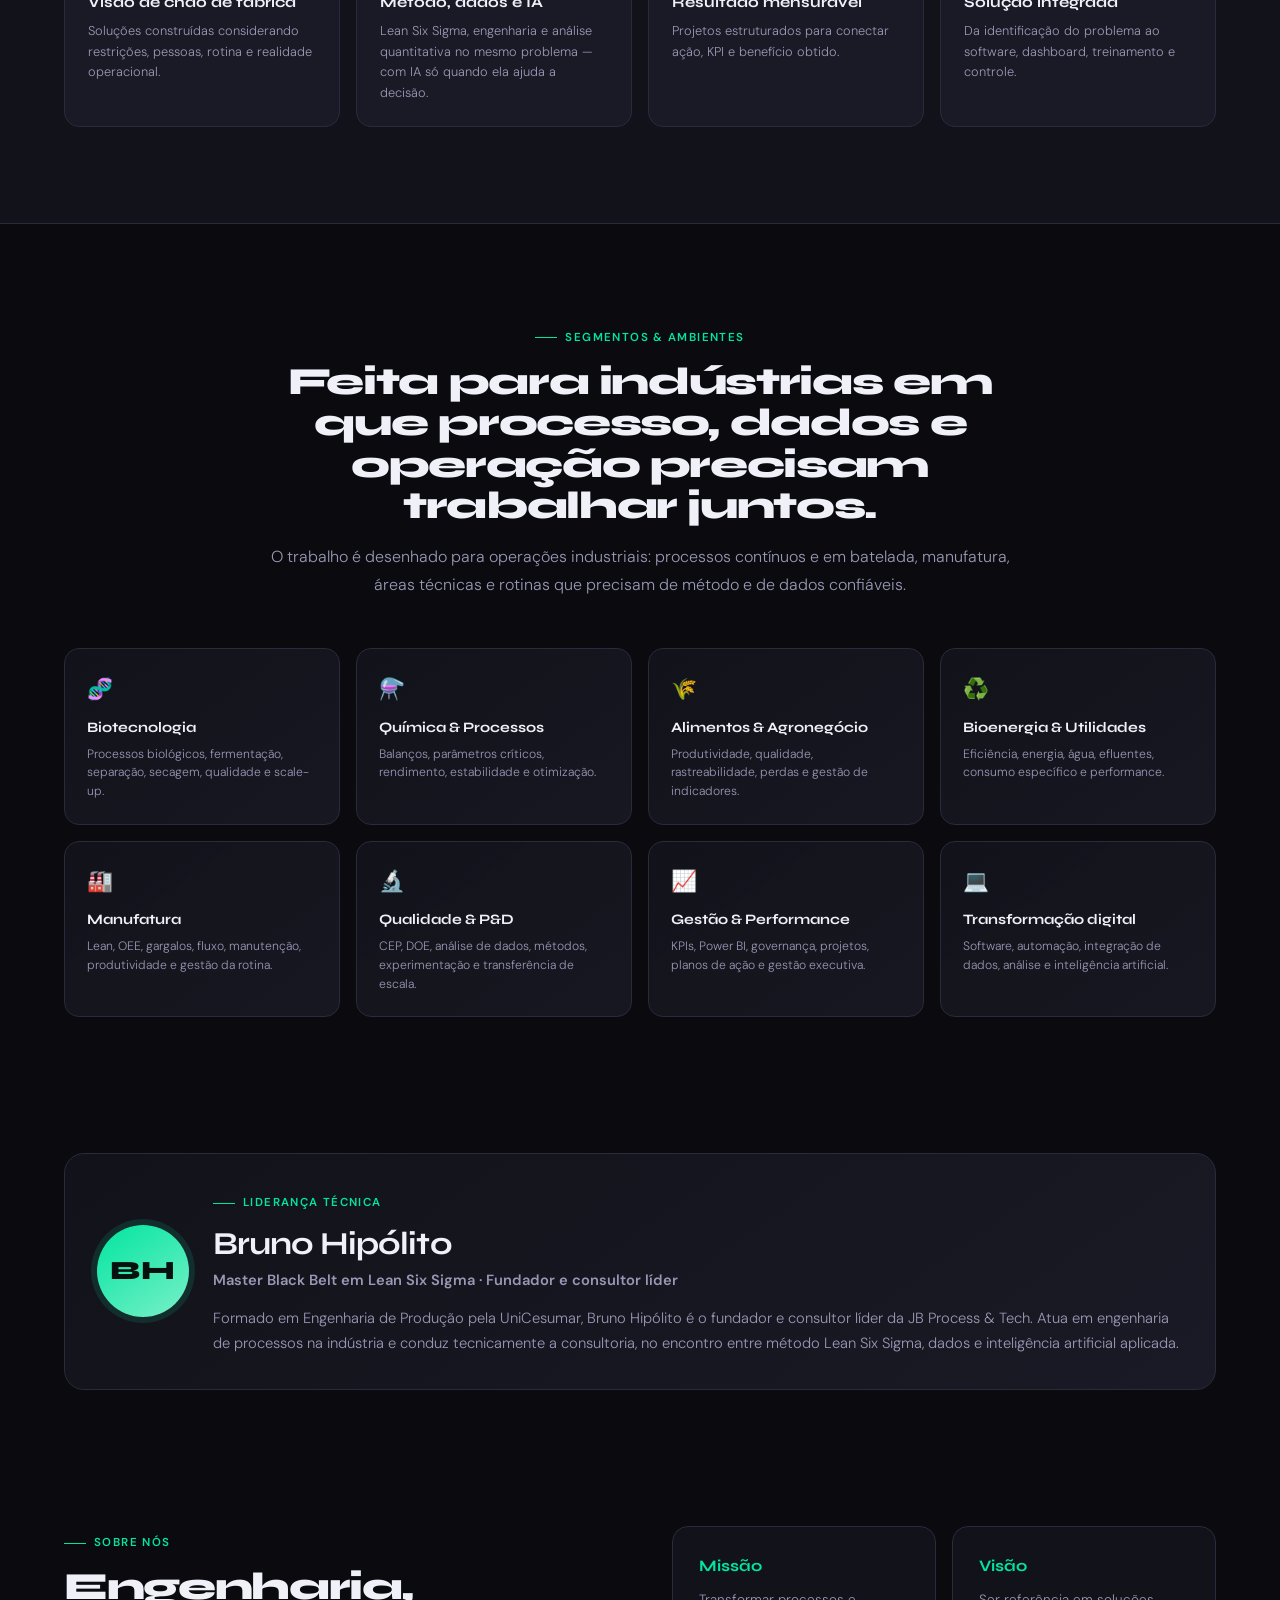
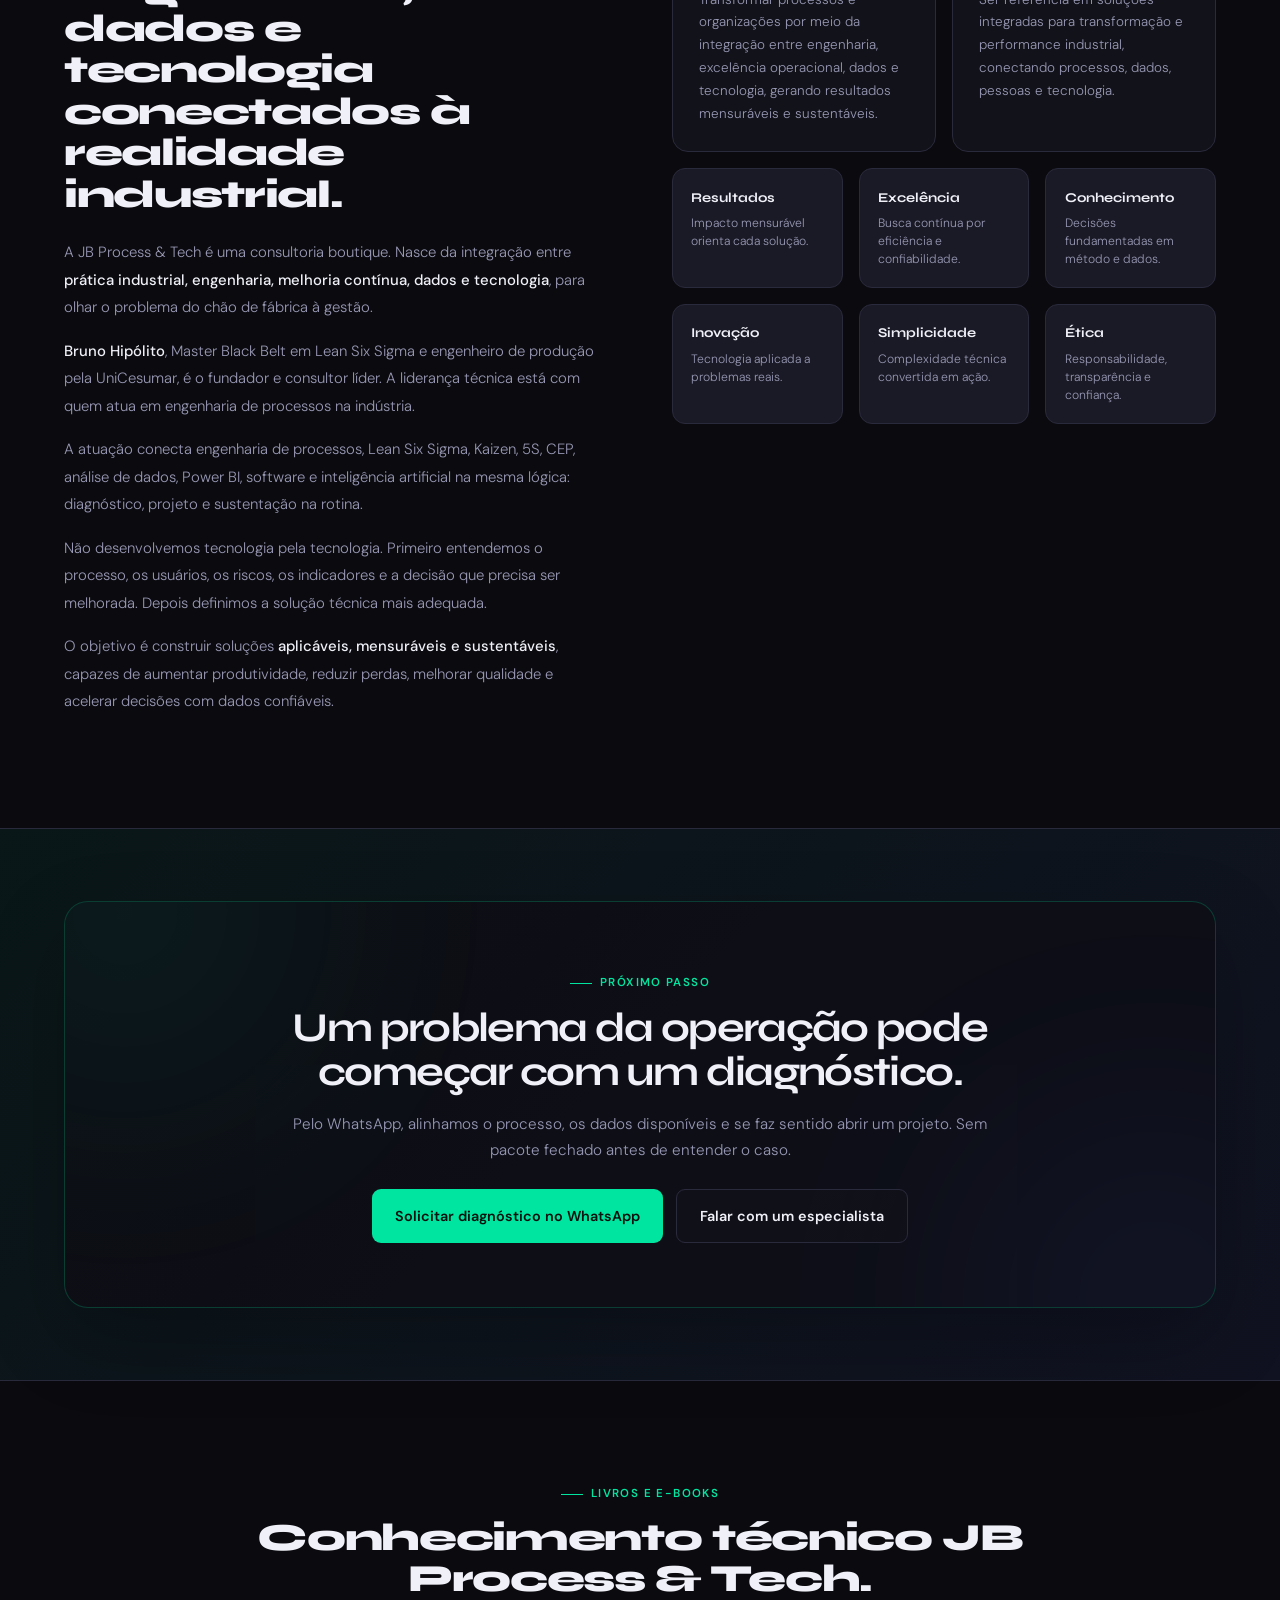
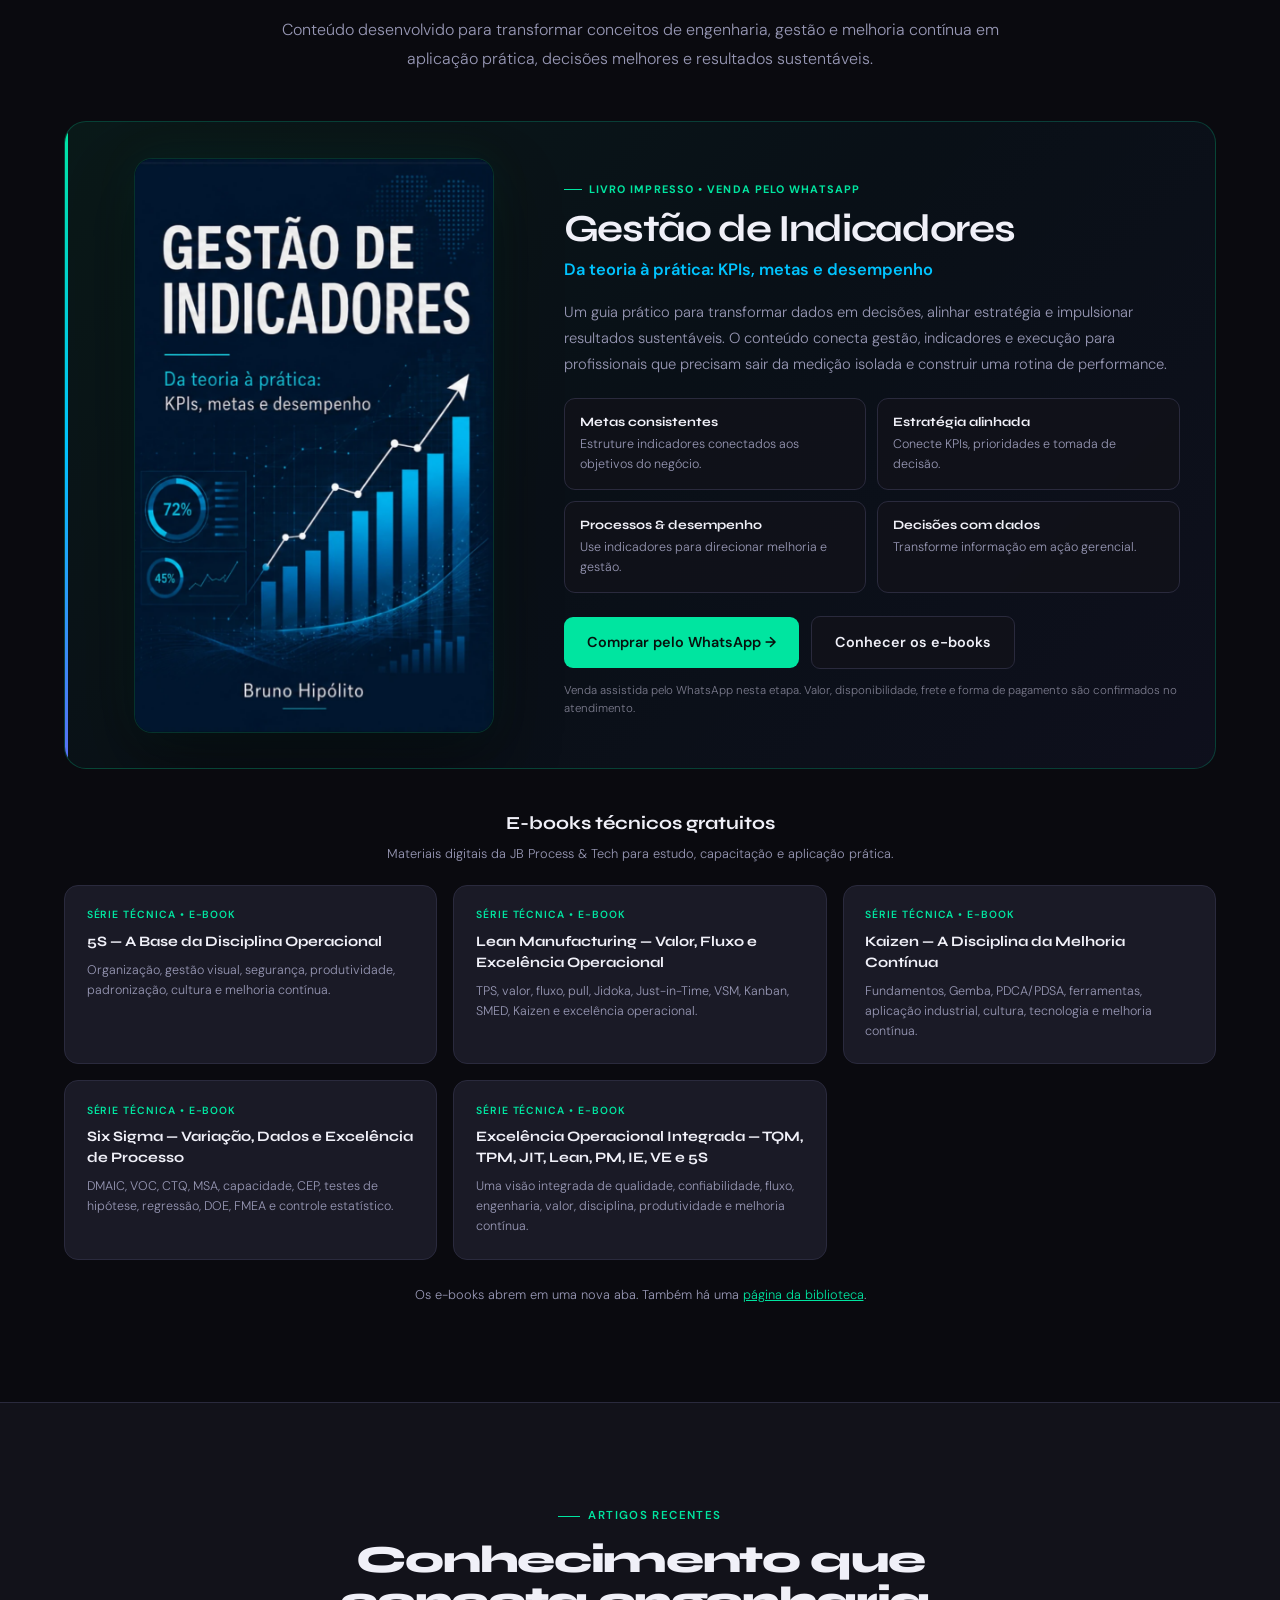
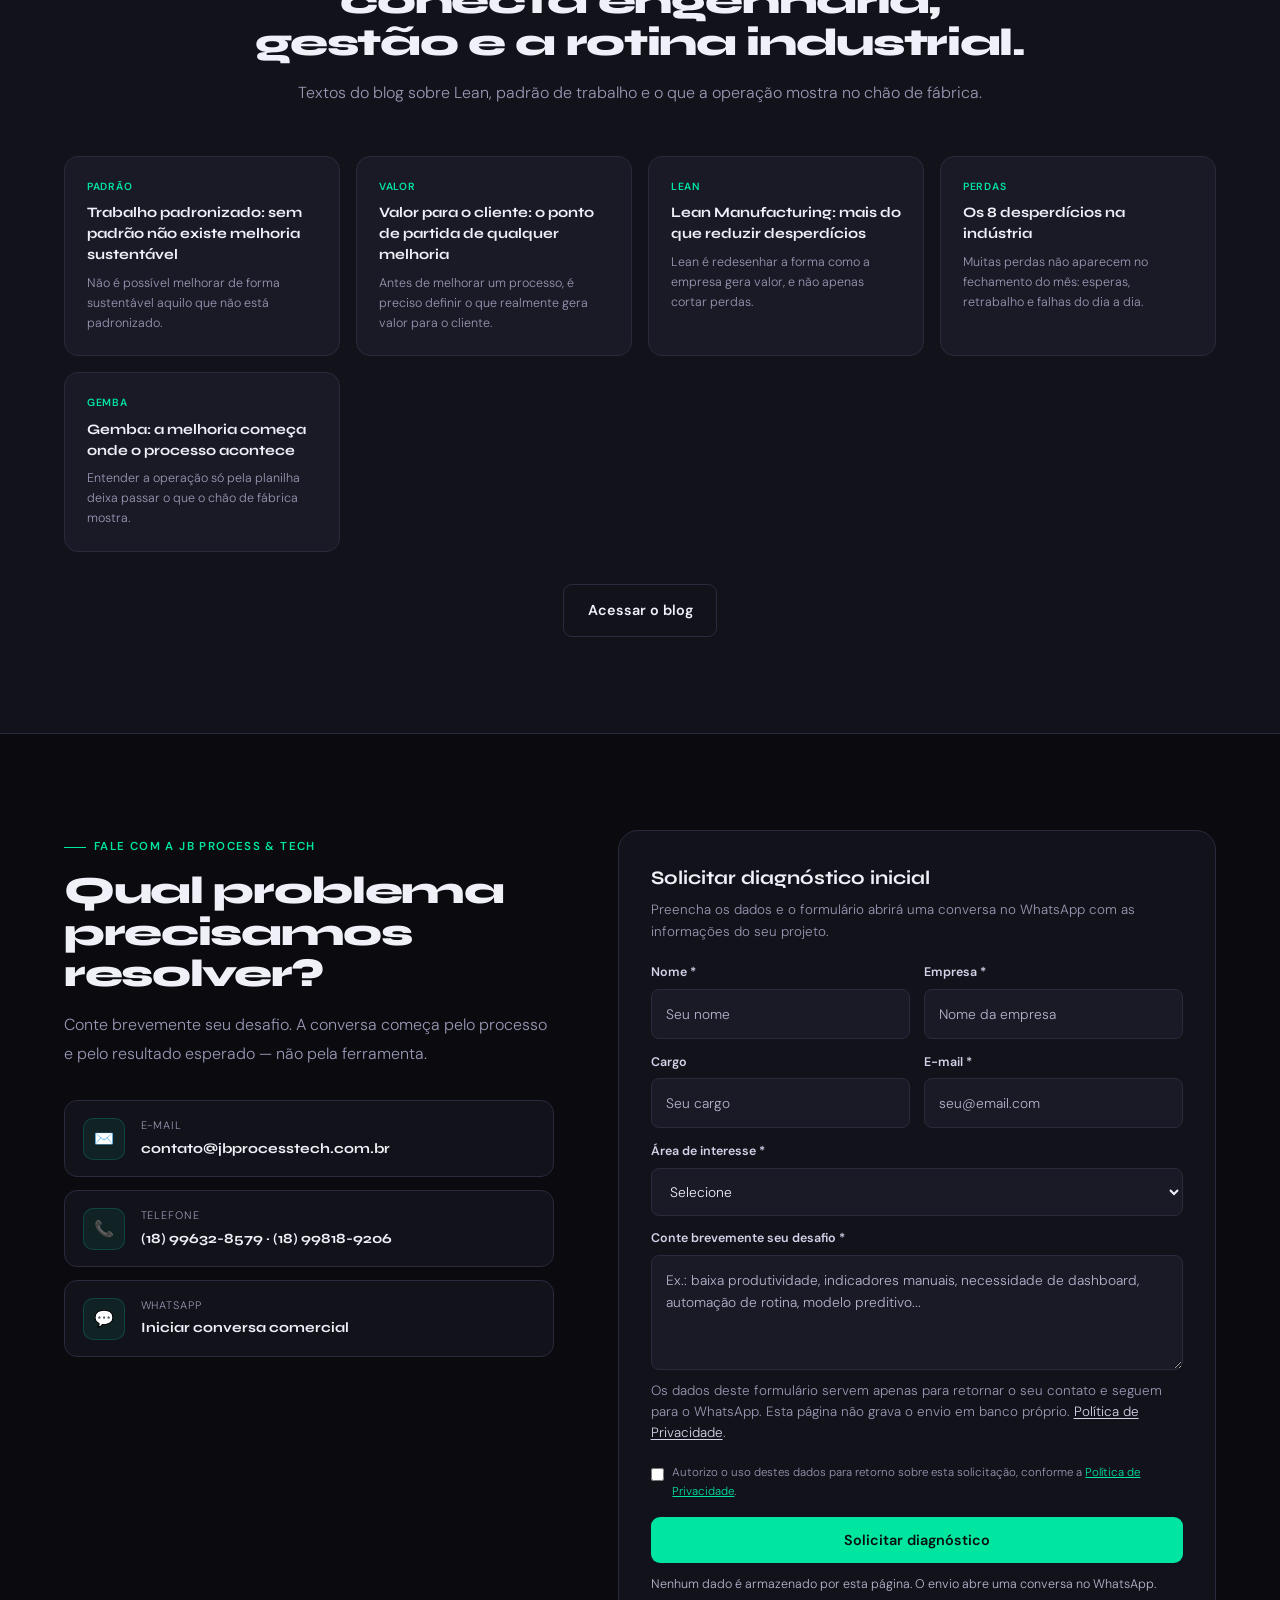
==== commit b3fde799: "Posiciona o site como consultoria boutique e fecha lacunas de publicação. Ajusta a home no celular, " ====
--- a/index.html
+++ b/index.html
@@ -3,16 +3,26 @@
 <head>
 <meta charset="UTF-8">
 <meta name="viewport" content="width=device-width, initial-scale=1.0">
-<title>JB Process & Tech | Engenharia, Dados, Software, Automação e IA</title>
-<meta name="description" content="Soluções em Engenharia de Processos, Lean Six Sigma, Power BI, Data Analytics, desenvolvimento de software, automação e Inteligência Artificial para elevar a performance industrial.">
-<meta name="keywords" content="engenharia de processos, lean manufacturing, lean six sigma, power bi, data analytics, software industrial, automação de processos, machine learning industrial, inteligência artificial indústria, melhoria contínua, gestão de indicadores">
+<title>JB Process & Tech | Consultoria boutique de performance industrial</title>
+<meta name="description" content="Consultoria boutique de performance industrial: Lean Six Sigma, engenharia de processos, dados, Power BI e IA aplicada à indústria. Liderança técnica de um Master Black Belt. Diagnóstico pelo WhatsApp.">
+<meta name="keywords" content="consultoria industrial, engenharia de processos, lean manufacturing, lean six sigma, kaizen, 5S, CEP, power bi, inteligência artificial indústria, melhoria contínua">
 <meta name="author" content="JB Process & Tech">
 <meta name="theme-color" content="#0a0a0f">
-<meta property="og:title" content="JB Process & Tech | Performance Industrial por Processos, Dados e Tecnologia">
-<meta property="og:description" content="Engenharia de Processos, Excelência Operacional, Dados, Software, Automação e IA conectados para gerar resultados mensuráveis.">
-<meta property="og:url" content="https://www.jbprocesstech.com.br">
+<meta property="og:locale" content="pt_BR">
+<meta property="og:site_name" content="JB Process & Tech">
+<meta property="og:title" content="JB Process & Tech | Consultoria boutique de performance industrial">
+<meta property="og:description" content="Método Lean Six Sigma, engenharia de processos, dados e IA aplicada para indústrias. Diagnóstico, projeto e resultados sustentados na rotina.">
+<meta property="og:url" content="https://jbprocesstech.com.br/">
 <meta property="og:type" content="website">
-<link rel="canonical" href="https://www.jbprocesstech.com.br">
+<meta property="og:image" content="https://jbprocesstech.com.br/og-home.png">
+<meta property="og:image:width" content="1200">
+<meta property="og:image:height" content="630">
+<meta property="og:image:alt" content="JB Process & Tech — consultoria boutique de performance industrial">
+<meta name="twitter:card" content="summary_large_image">
+<meta name="twitter:title" content="JB Process & Tech | Consultoria boutique de performance industrial">
+<meta name="twitter:description" content="Lean Six Sigma, dados e IA aplicada à indústria, com liderança técnica de um Master Black Belt.">
+<meta name="twitter:image" content="https://jbprocesstech.com.br/og-home.png">
+<link rel="canonical" href="https://jbprocesstech.com.br/">
 <link rel="icon" type="image/x-icon" href="favicon.ico">
 <link rel="icon" type="image/png" sizes="32x32" href="favicon-32x32.png">
 <link rel="icon" type="image/png" sizes="16x16" href="favicon-16x16.png">
@@ -23,17 +33,48 @@
 <script type="application/ld+json">
 {
   "@context": "https://schema.org",
-  "@type": "Organization",
-  "name": "JB Process & Tech",
-  "url": "https://www.jbprocesstech.com.br",
-  "description": "Soluções integradas em engenharia de processos, excelência operacional, dados, software, automação e inteligência artificial.",
-  "contactPoint": [{
-    "@type": "ContactPoint",
-    "telephone": "+55-18-99632-8579",
-    "contactType": "sales",
-    "areaServed": "BR",
-    "availableLanguage": ["Portuguese"]
-  }]
+  "@graph": [
+    {
+      "@type": ["Organization", "ProfessionalService"],
+      "@id": "https://jbprocesstech.com.br/#organization",
+      "name": "JB Process & Tech",
+      "url": "https://jbprocesstech.com.br/",
+      "logo": "https://jbprocesstech.com.br/logo.png",
+      "image": "https://jbprocesstech.com.br/og-home.png",
+      "description": "Consultoria boutique de performance industrial. Integra Lean Six Sigma, engenharia de processos, dados, Power BI e inteligência artificial aplicada à indústria.",
+      "email": "contato@jbprocesstech.com.br",
+      "areaServed": "BR",
+      "knowsAbout": ["Lean Six Sigma", "Lean Manufacturing", "Kaizen", "5S", "CEP", "Engenharia de processos", "Power BI", "Inteligência artificial aplicada à indústria"],
+      "founder": {"@id": "https://jbprocesstech.com.br/#bruno-hipolito"},
+      "contactPoint": [
+        {
+          "@type": "ContactPoint",
+          "telephone": "+55-18-99632-8579",
+          "contactType": "sales",
+          "areaServed": "BR",
+          "availableLanguage": ["Portuguese"],
+          "email": "contato@jbprocesstech.com.br"
+        },
+        {
+          "@type": "ContactPoint",
+          "telephone": "+55-18-99818-9206",
+          "contactType": "customer support",
+          "areaServed": "BR",
+          "availableLanguage": ["Portuguese"]
+        }
+      ]
+    },
+    {
+      "@type": "Person",
+      "@id": "https://jbprocesstech.com.br/#bruno-hipolito",
+      "name": "Bruno Hipólito",
+      "jobTitle": "Master Black Belt em Lean Six Sigma",
+      "description": "Fundador e consultor líder da JB Process & Tech. Formado em Engenharia de Produção pela UniCesumar, com atuação em engenharia de processos na indústria.",
+      "alumniOf": {"@type": "CollegeOrUniversity", "name": "UniCesumar"},
+      "worksFor": {"@id": "https://jbprocesstech.com.br/#organization"},
+      "knowsAbout": ["Lean Six Sigma", "Engenharia de processos", "Melhoria contínua"]
+    }
+  ]
 }
 </script>
 <style>
@@ -50,7 +91,7 @@
   --danger:#e55264;
   --text:#f0f0f8;
   --muted:#9898b5;
-  --muted2:#6f6f8c;
+  --muted2:#7c7c8e;
   --max:1200px;
 }
 *{margin:0;padding:0;box-sizing:border-box}
@@ -74,6 +115,7 @@
 nav{position:fixed;top:0;left:0;right:0;z-index:1000;background:rgba(10,10,15,.88);backdrop-filter:blur(18px);border-bottom:1px solid var(--border)}
 .nav-inner{width:min(1320px,94%);height:82px;margin:0 auto;display:flex;align-items:center;justify-content:space-between;gap:1.25rem}
 .nav-logo{font-family:'Syne',sans-serif;font-weight:800;font-size:.96rem;text-decoration:none;display:flex;align-items:center;gap:.72rem;white-space:nowrap;flex-shrink:0}
+.nav-logo picture,.footer-logo picture{display:flex;flex-shrink:0}
 .nav-logo img{width:56px;height:56px;object-fit:contain;display:block}
 .nav-logo .jb{color:var(--accent1)} .nav-logo .amp{color:var(--accent3)}
 .nav-links{display:flex;align-items:center;gap:1.35rem;list-style:none}
@@ -89,9 +131,9 @@
 .orb.a{width:460px;height:460px;background:var(--accent2);right:-120px;top:50px}
 .orb.b{width:420px;height:420px;background:var(--accent1);left:10%;bottom:-180px}
 .hero-content{position:relative;z-index:2;max-width:1020px;margin:0 auto;text-align:center}
-.hero-badge{display:inline-flex;align-items:center;gap:.5rem;padding:.45rem .95rem;border-radius:999px;background:rgba(0,229,160,.08);border:1px solid rgba(0,229,160,.25);color:var(--accent1);font-size:.72rem;font-weight:600;letter-spacing:.09em;text-transform:uppercase;margin-bottom:1.3rem}
-.hero-badge span{width:7px;height:7px;background:var(--accent1);border-radius:50%;box-shadow:0 0 16px rgba(0,229,160,.8)}
-.hero h1{font-family:'Syne',sans-serif;font-size:clamp(2.4rem,5.6vw,5.4rem);line-height:.98;letter-spacing:-.055em;font-weight:800;max-width:1000px;margin-left:auto;margin-right:auto}
+.hero-badge{display:inline-flex;align-items:center;justify-content:center;flex-wrap:wrap;gap:.5rem;max-width:100%;padding:.45rem .95rem;border-radius:999px;background:rgba(0,229,160,.08);border:1px solid rgba(0,229,160,.25);color:var(--accent1);font-size:.72rem;font-weight:600;letter-spacing:.06em;text-transform:uppercase;margin-bottom:1.3rem;line-height:1.45;text-align:center;white-space:normal}
+.hero-badge span{width:7px;height:7px;flex:0 0 auto;background:var(--accent1);border-radius:50%;box-shadow:0 0 16px rgba(0,229,160,.8)}
+.hero h1{font-family:'Syne',sans-serif;font-size:clamp(1.7rem,6.2vw,4.15rem);line-height:1.08;letter-spacing:-.03em;font-weight:800;max-width:16em;margin-left:auto;margin-right:auto;overflow-wrap:break-word;text-wrap:balance}
 .hero h1 em{font-style:normal;color:var(--accent1)}
 .hero-sub{max-width:800px;color:var(--muted);font-size:clamp(1rem,1.6vw,1.18rem);line-height:1.75;margin:1.7rem auto 0}
 .hero-actions{display:flex;gap:1rem;flex-wrap:wrap;margin-top:2.2rem;justify-content:center}
@@ -278,14 +320,20 @@
 .form-grid{display:grid;grid-template-columns:1fr 1fr;gap:.85rem}
 .field{display:flex;flex-direction:column;gap:.35rem}
 .field.full{grid-column:1/-1}
-.field label{font-size:.72rem;color:var(--muted);font-weight:500}
+.field label{font-size:.78rem;color:#d2d2ea;font-weight:600}
 .field input,.field select,.field textarea{width:100%;background:var(--surface2);border:1px solid var(--border);border-radius:8px;color:var(--text);padding:.82rem .9rem;font:inherit;font-size:.86rem;outline:none}
 .field select option{background:var(--surface2)}
 .field input:focus,.field select:focus,.field textarea:focus{border-color:var(--accent1)}
+.field input::placeholder,.field textarea::placeholder{color:#b4b4ce;opacity:1}
+.form-consent a{color:var(--accent1)}
+.skip{position:absolute;left:1rem;top:-4rem;z-index:1100;background:var(--accent1);color:#07110d;padding:.6rem 1rem;border-radius:8px;font-weight:700;text-decoration:none}
+.skip:focus{top:1rem}
+a:focus-visible,button:focus-visible,summary:focus-visible,.btn:focus-visible{outline:2px solid var(--accent1);outline-offset:3px}
 .field textarea{min-height:115px;resize:vertical}
 .form-consent{display:flex;align-items:flex-start;gap:.55rem;margin:.8rem 0 1rem;color:var(--muted);font-size:.72rem}
 .form-consent input{margin-top:.2rem}
-.form-note{font-size:.7rem;color:var(--muted2);margin-top:.7rem}
+.form-note{font-size:.78rem;color:#b7b7d0;margin-top:.7rem;line-height:1.55}
+.form-note a,.footer-bottom a{color:#d5d5ea;text-decoration:underline;text-underline-offset:2px}
 
 /* FAQ */
 .faq{background:var(--surface);border-top:1px solid var(--border)}
@@ -305,9 +353,22 @@
 .footer-col ul{list-style:none;display:grid;gap:.5rem}
 .footer-col a{color:var(--muted);text-decoration:none;font-size:.8rem}
 .footer-col a:hover{color:var(--text)}
-.footer-bottom{border-top:1px solid var(--border);padding:1rem 5%;display:flex;justify-content:space-between;gap:1rem;flex-wrap:wrap;color:var(--muted2);font-size:.72rem}
-.whatsapp-float{position:fixed;right:22px;bottom:22px;z-index:900;width:54px;height:54px;border-radius:50%;display:grid;place-items:center;background:#25d366;color:#fff;text-decoration:none;font-size:1.4rem;box-shadow:0 10px 32px rgba(37,211,102,.25);transition:.2s}
+.footer-bottom{border-top:1px solid var(--border);padding:1rem 5%;display:flex;justify-content:space-between;gap:1rem;flex-wrap:wrap;color:#b7b7d0;font-size:.78rem}
+.whatsapp-float{position:fixed;right:22px;bottom:22px;z-index:900;width:54px;height:54px;border-radius:50%;display:grid;place-items:center;background:#25d366;color:#fff;text-decoration:none;font-size:1.4rem;box-shadow:0 10px 32px rgba(37,211,102,.25);transition:opacity .2s,transform .2s,visibility .2s}
 .whatsapp-float:hover{transform:translateY(-3px) scale(1.03)}
+.whatsapp-float.is-hidden{opacity:0;visibility:hidden;pointer-events:none;transform:none}
+.founder{padding-top:2.5rem;padding-bottom:2.5rem}
+.founder-card{display:grid;grid-template-columns:auto 1fr;gap:1.5rem;align-items:center;background:linear-gradient(145deg,var(--surface),var(--surface2));border:1px solid var(--border);border-radius:20px;padding:clamp(1.2rem,3vw,2rem)}
+.founder-avatar{width:92px;height:92px;border-radius:50%;display:grid;place-items:center;font-family:'Syne',sans-serif;font-weight:800;font-size:1.65rem;letter-spacing:.04em;color:#07110d;background:linear-gradient(145deg,var(--accent1),#7af0c8);box-shadow:0 0 0 6px rgba(0,229,160,.12)}
+.founder-card h2{font-family:'Syne',sans-serif;font-size:clamp(1.45rem,2.5vw,2rem);letter-spacing:-.03em;line-height:1.1}
+.founder-role{color:var(--accent1);font-weight:600;font-size:.9rem;margin:.4rem 0 .75rem}
+.founder-card p{color:var(--muted);font-size:.92rem;line-height:1.75}
+.phases{display:grid;grid-template-columns:repeat(3,1fr);gap:1rem;margin-bottom:1.2rem}
+.phase{background:var(--surface);border:1px solid var(--border);border-radius:16px;padding:1.3rem 1.15rem}
+.phase .n{font-family:'Syne',sans-serif;color:var(--accent1);font-size:.72rem;font-weight:700;letter-spacing:.08em}
+.phase h3{font-family:'Syne',sans-serif;font-size:1.05rem;margin:.45rem 0 .4rem}
+.phase p{color:var(--muted);font-size:.84rem;line-height:1.65}
+.article-grid{grid-template-columns:repeat(auto-fit,minmax(220px,1fr))}
 
 @media(max-width:1080px){
   .nav-links{gap:.85rem} .nav-links a{font-size:.78rem}
@@ -315,6 +376,7 @@
   .why-grid{grid-template-columns:repeat(2,1fr)}
   .segment-grid{grid-template-columns:repeat(2,1fr)}
   .footer-main{grid-template-columns:1.3fr 1fr 1fr}
+  .phases{grid-template-columns:1fr}
 }
 @media(max-width:900px){
   .book-feature{grid-template-columns:1fr;gap:1.5rem}
@@ -342,9 +404,15 @@
   .book-benefits{grid-template-columns:1fr}
   .book-actions .btn{width:100%}
 
-  .nav-logo{font-size:.8rem} .nav-logo img{width:48px;height:48px}
-  .hero h1{font-size:2.35rem}
-  .hero-pillars,.solutions-grid,.flow,.detail-list,.training-grid,.why-grid,.mv-grid,.values,.content-strip,.ebook-grid,.form-grid,.impact-grid,.segment-grid{grid-template-columns:1fr}
+  .nav-logo{font-size:.78rem;min-width:0} .nav-logo img{width:44px;height:44px}
+  .hero{padding-top:6.5rem}
+  .hero h1{font-size:clamp(1.5rem,8vw,2rem);letter-spacing:-.02em;line-height:1.12;max-width:100%}
+  .hero-badge{letter-spacing:.04em;font-size:.66rem}
+  .hero-actions{margin-bottom:.4rem}
+  .hero-pillars,.solutions-grid,.flow,.detail-list,.training-grid,.why-grid,.mv-grid,.values,.content-strip,.ebook-grid,.form-grid,.impact-grid,.segment-grid,.phases{grid-template-columns:1fr}
+  .founder-card{grid-template-columns:1fr;justify-items:center;text-align:center}
+  .whatsapp-float{width:46px;height:46px;right:12px;bottom:12px;font-size:1.15rem}
+  body{padding-bottom:4.75rem}
   .field.full{grid-column:auto}
   .method-grid{grid-template-columns:1fr 1fr}
   .footer-main{grid-template-columns:1fr}
@@ -353,11 +421,12 @@
 </style>
 </head>
 <body>
+<a class="skip" href="#inicio">Ir para o conteúdo</a>
 
 <nav>
   <div class="nav-inner">
     <a class="nav-logo" href="#inicio" aria-label="JB Process & Tech - Início">
-      <img src="[data-uri]" alt="JB Process & Tech logo">
+      <picture><source srcset="logo.webp" type="image/webp"><img src="logo.png" alt="Logotipo da JB Process &amp; Tech" width="128" height="115" decoding="async"></picture>
       <span><span class="jb">JB</span> Process <span class="amp">&amp;</span> Tech</span>
     </a>
     <button class="menu-toggle" id="menuToggle" aria-label="Abrir menu" aria-expanded="false">☰</button>
@@ -379,19 +448,19 @@
 <section class="hero" id="inicio">
   <div class="hero-grid"></div><div class="orb a"></div><div class="orb b"></div>
   <div class="container hero-content">
-    <div class="hero-badge"><span></span> Engenharia · Excelência Operacional · Dados · Tecnologia · IA</div>
-    <h1>Transformamos <em>processos, dados e tecnologia</em> em performance industrial.</h1>
-    <p class="hero-sub">Integramos Engenharia de Processos, Lean Six Sigma, Data Analytics, Power BI, desenvolvimento de software, automação e Inteligência Artificial para aumentar produtividade, reduzir perdas, automatizar rotinas e transformar dados em decisões de alto valor.</p>
+    <div class="hero-badge"><span></span> Consultoria boutique de performance industrial</div>
+    <h1>Método, dados e IA para a <em>performance industrial</em>.</h1>
+    <p class="hero-sub">A JB Process &amp; Tech é uma consultoria boutique para indústrias. Unimos Lean Six Sigma, engenharia de processos, dados e inteligência artificial aplicada. O caminho é diagnóstico, projeto e resultados sustentados na rotina — com liderança técnica de um Master Black Belt.</p>
     <div class="hero-actions">
-      <a href="#solucoes" class="btn btn-primary">Conhecer nossas soluções →</a>
+      <a href="https://wa.me/5518996328579?text=Ol%C3%A1%2C%20gostaria%20de%20solicitar%20um%20diagn%C3%B3stico%20com%20a%20JB%20Process%20%26%20Tech." class="btn btn-primary" target="_blank" rel="noopener">Solicitar diagnóstico no WhatsApp</a>
       <a href="#contato" class="btn btn-secondary">Falar com um especialista</a>
     </div>
     <div class="hero-pillars" aria-label="Pilares da JB Process & Tech">
-      <div class="hero-pillar"><strong>Processos</strong><span>Entender e estabilizar</span></div>
-      <div class="hero-pillar"><strong>Dados</strong><span>Medir e explicar</span></div>
-      <div class="hero-pillar"><strong>Inteligência</strong><span>Prever e decidir</span></div>
-      <div class="hero-pillar"><strong>Automação</strong><span>Executar com eficiência</span></div>
-      <div class="hero-pillar"><strong>Resultados</strong><span>Sustentar performance</span></div>
+      <div class="hero-pillar"><strong>Método</strong><span>Lean Six Sigma e engenharia</span></div>
+      <div class="hero-pillar"><strong>Dados</strong><span>Indicadores e Power BI</span></div>
+      <div class="hero-pillar"><strong>IA</strong><span>Aplicada quando há valor</span></div>
+      <div class="hero-pillar"><strong>Indústria</strong><span>Do chão de fábrica à gestão</span></div>
+      <div class="hero-pillar"><strong>Rotina</strong><span>Padrão e controle sustentados</span></div>
     </div>
   </div>
 </section>
@@ -401,7 +470,7 @@
     <div class="section-head center">
       <div class="eyebrow">Ecossistema | JB Process &amp; Tech</div>
       <h2 class="section-title">Da operação ao algoritmo. <span class="gradient-text">Do problema ao resultado.</span></h2>
-      <p class="section-desc">Nossa atuação conecta conhecimento industrial, método, dados e tecnologia. Não começamos pela ferramenta: começamos pelo problema que precisa ser resolvido.</p>
+      <p class="section-desc">Atuamos como consultoria boutique: escopo claro, método e integração entre a operação, os dados e a tecnologia. Não começamos pela ferramenta. Começamos pelo problema da indústria.</p>
     </div>
     <div class="flow">
       <div class="flow-card"><div class="flow-num">01</div><h3>Processos</h3><p>Mapeamos fluxo, perdas, gargalos, restrições e variabilidade.</p></div>
@@ -437,16 +506,16 @@
       </article>
       <article class="solution-card" style="--card-color:#5b6ef5">
         <div class="solution-icon">📊</div>
-        <h3>Dados &amp; Business Intelligence</h3>
+        <h3>Dados e BI</h3>
         <p>Transformamos bases dispersas em indicadores confiáveis, análises estruturadas e dashboards para tomada de decisão.</p>
-        <div class="tags"><span class="tag">Power BI</span><span class="tag">Data Analytics</span><span class="tag">KPIs</span><span class="tag">Estatística</span><span class="tag">Data Engineering</span><span class="tag">ETL</span></div>
+        <div class="tags"><span class="tag">Power BI</span><span class="tag">Análise de dados</span><span class="tag">Indicadores</span><span class="tag">Estatística</span><span class="tag">Engenharia de dados</span><span class="tag">ETL</span></div>
         <a class="solution-link" href="#dados">Conhecer Dados &amp; BI →</a>
       </article>
       <article class="solution-card" style="--card-color:#00c4ff">
         <div class="solution-icon">🧠</div>
         <h3>Tecnologia &amp; Inteligência Artificial</h3>
         <p>Desenvolvemos soluções digitais para automatizar rotinas, integrar sistemas, prever comportamentos e otimizar decisões.</p>
-        <div class="tags"><span class="tag">Software</span><span class="tag">Automação</span><span class="tag">APIs</span><span class="tag">Machine Learning</span><span class="tag">IA</span><span class="tag">Visão Computacional</span></div>
+        <div class="tags"><span class="tag">Software</span><span class="tag">Automação</span><span class="tag">APIs</span><span class="tag">Aprendizado de máquina</span><span class="tag">IA</span><span class="tag">Visão computacional</span></div>
         <a class="solution-link" href="#tecnologia">Conhecer Tecnologia &amp; IA →</a>
       </article>
     </div>
@@ -458,15 +527,16 @@
     <div class="section-head center">
       <div class="eyebrow">Onde geramos valor</div>
       <h2 class="section-title">Tecnologia só faz sentido quando melhora <span class="gradient-text">indicadores reais do negócio.</span></h2>
-      <p class="section-desc">A JB Process &amp; Tech estrutura projetos para conectar problema, causa, solução, KPI e benefício. O foco é melhorar a performance com evidência técnica e acompanhamento.</p>
+      <p class="section-desc">Cada projeto liga o problema, a causa e o indicador que a operação precisa enxergar. Abaixo estão exemplos de indicadores que podemos estruturar — não são metas numéricas prometidas.</p>
+      <!-- TODO: incluir cases, clientes e resultados somente quando houver autorização e dados reais. Não publicar números, logos ou depoimentos sem fonte. -->
     </div>
     <div class="impact-grid">
-      <article class="impact-card"><div class="impact-icon">⚡</div><h3>Produtividade &amp; Capacidade</h3><p>Identificação de gargalos, perdas de ritmo, restrições e oportunidades para ampliar capacidade efetiva.</p><span class="impact-kpi">KPIs: OEE · Throughput · t/h · Ciclo</span></article>
-      <article class="impact-card"><div class="impact-icon">🎯</div><h3>Rendimento &amp; Perdas</h3><p>Análise de balanço, variabilidade e parâmetros críticos para reduzir perdas e elevar rendimento de processo.</p><span class="impact-kpi">KPIs: Yield · Scrap · Perda · Conversão</span></article>
-      <article class="impact-card"><div class="impact-icon">🛡️</div><h3>Qualidade &amp; Estabilidade</h3><p>CEP, capabilidade, análise de causas e monitoramento para processos mais previsíveis e robustos.</p><span class="impact-kpi">KPIs: Cpk · NC · Retrabalho · Variabilidade</span></article>
-      <article class="impact-card"><div class="impact-icon">💰</div><h3>Custos &amp; Eficiência</h3><p>Transformação de perdas técnicas em impacto econômico para priorizar iniciativas de maior retorno.</p><span class="impact-kpi">KPIs: R$/t · Energia · Insumos · Saving</span></article>
-      <article class="impact-card"><div class="impact-icon">📊</div><h3>Gestão &amp; Decisão</h3><p>Dashboards, KPIs e análises estruturadas para reduzir tempo de consolidação e acelerar decisões.</p><span class="impact-kpi">KPIs: Lead time · SLA · Aderência · Forecast</span></article>
-      <article class="impact-card"><div class="impact-icon">🤖</div><h3>Automação &amp; Inteligência</h3><p>Digitalização de rotinas, integração de sistemas e modelos preditivos aplicados onde existe valor operacional.</p><span class="impact-kpi">KPIs: Horas · Erros · Alertas · Acurácia</span></article>
+      <article class="impact-card"><div class="impact-icon">⚡</div><h3>Produtividade &amp; Capacidade</h3><p>Identificação de gargalos, perdas de ritmo, restrições e oportunidades para ampliar capacidade efetiva.</p><span class="impact-kpi">Indicadores: OEE · vazão · t/h · ciclo</span></article>
+      <article class="impact-card"><div class="impact-icon">🎯</div><h3>Rendimento &amp; Perdas</h3><p>Análise de balanço, variabilidade e parâmetros críticos para reduzir perdas e elevar rendimento de processo.</p><span class="impact-kpi">Indicadores: rendimento · refugo · perda · conversão</span></article>
+      <article class="impact-card"><div class="impact-icon">🛡️</div><h3>Qualidade &amp; Estabilidade</h3><p>CEP, capabilidade, análise de causas e monitoramento para processos mais previsíveis e robustos.</p><span class="impact-kpi">Indicadores: Cpk · não conformidade · retrabalho · variabilidade</span></article>
+      <article class="impact-card"><div class="impact-icon">💰</div><h3>Custos &amp; Eficiência</h3><p>Traduzir perdas técnicas em leitura econômica para priorizar o que a operação decide atacar primeiro.</p><span class="impact-kpi">Indicadores: R$/t · energia · insumos · custo</span></article>
+      <article class="impact-card"><div class="impact-icon">📊</div><h3>Gestão &amp; Decisão</h3><p>Painéis, indicadores e análises estruturadas para reduzir consolidação manual e apoiar a decisão.</p><span class="impact-kpi">Indicadores: prazo · SLA · aderência · previsão</span></article>
+      <article class="impact-card"><div class="impact-icon">🤖</div><h3>Automação &amp; Inteligência</h3><p>Digitalização de rotinas, integração de sistemas e modelos preditivos aplicados onde existe valor operacional.</p><span class="impact-kpi">Indicadores: horas · erros · alertas · acurácia</span></article>
     </div>
   </div>
 </section>
@@ -486,7 +556,7 @@
       <div class="detail-item"><h4>Capacidade &amp; Gargalos</h4><p>Avaliação da capacidade real e identificação das restrições que limitam a produção.</p></div>
       <div class="detail-item"><h4>CEP &amp; Capabilidade</h4><p>Cartas de controle, estabilidade, Cp/Cpk e estratégia de monitoramento do processo.</p></div>
       <div class="detail-item"><h4>DOE &amp; Experimentação</h4><p>Planejamento de testes para identificar os fatores que realmente impactam a resposta.</p></div>
-      <div class="detail-item"><h4>Scale-up / Scale-down</h4><p>Suporte à transferência entre laboratório, piloto e escala industrial.</p></div>
+      <div class="detail-item"><h4>Ampliação e redução de escala</h4><p>Suporte à transferência entre laboratório, piloto e escala industrial.</p></div>
       <div class="detail-item"><h4>Padronização Técnica</h4><p>Transformação do conhecimento do processo em padrões, limites e controles sustentáveis.</p></div>
     </div>
   </div>
@@ -513,14 +583,14 @@
 <section class="detail-section alt" id="dados">
   <div class="container detail-grid">
     <div class="sticky-copy">
-      <div class="eyebrow">Dados &amp; Business Intelligence</div>
+      <div class="eyebrow">Dados e BI</div>
       <h2 class="section-title">Dados que deixam de apenas explicar o passado e passam a orientar decisões.</h2>
       <p class="section-desc">Estruturamos a jornada do dado — da origem ao indicador — para reduzir trabalhos manuais, aumentar confiabilidade e acelerar decisões.</p>
       <div class="mini-pipeline"><span class="pipe-node">ERP / Excel / Sensores</span><span class="pipe-arrow">→</span><span class="pipe-node">Integração</span><span class="pipe-arrow">→</span><span class="pipe-node">Analytics</span><span class="pipe-arrow">→</span><span class="pipe-node">Power BI</span></div>
     </div>
     <div class="detail-list">
       <div class="detail-item"><h4>Power BI &amp; Dashboards</h4><p>Dashboards executivos e operacionais para produção, qualidade, manutenção, custos, energia e processos.</p></div>
-      <div class="detail-item"><h4>Data Analytics</h4><p>Análise exploratória, tendências, correlação, regressão, Pareto, drivers e anomalias.</p></div>
+      <div class="detail-item"><h4>Análise de dados</h4><p>Análise exploratória, tendências, correlação, regressão, Pareto, fatores e anomalias.</p></div>
       <div class="detail-item"><h4>Gestão de KPIs</h4><p>Definição, estruturação e governança dos indicadores que suportam a tomada de decisão.</p></div>
       <div class="detail-item"><h4>Engenharia de Dados</h4><p>Integração de bases, ETL/ELT, bancos de dados, pipelines e preparação para BI e IA.</p></div>
       <div class="detail-item"><h4>Automação de Relatórios</h4><p>Redução de consolidações manuais, retrabalho e risco de erro em rotinas recorrentes.</p></div>
@@ -541,7 +611,7 @@
       <div class="detail-item"><h4>Software Sob Medida</h4><p>Sistemas web, aplicações internas, portais, gestão de projetos, indicadores, qualidade e produção.</p></div>
       <div class="detail-item"><h4>Automação Digital</h4><p>Workflows, aprovações, alertas, formulários, geração automática de indicadores e rotinas digitais.</p></div>
       <div class="detail-item"><h4>Integração de Sistemas</h4><p>APIs, bancos de dados e conexão entre ERP, planilhas, aplicações e outras fontes.</p></div>
-      <div class="detail-item"><h4>Machine Learning</h4><p>Modelos para previsão de qualidade, rendimento, falhas, consumo, demanda e outras respostas críticas.</p></div>
+      <div class="detail-item"><h4>Aprendizado de máquina</h4><p>Modelos para previsão de qualidade, rendimento, falhas, consumo, demanda e outras respostas críticas.</p></div>
       <div class="detail-item"><h4>Detecção de Anomalias</h4><p>Identificação automática de padrões fora do comportamento esperado do processo.</p></div>
       <div class="detail-item"><h4>Visão Computacional</h4><p>IA para inspeção visual, classificação, identificação de defeitos e monitoramento.</p></div>
       <div class="detail-item"><h4>Otimização baseada em Dados</h4><p>Modelos que apoiam a seleção de condições operacionais para maximizar respostas de interesse.</p></div>
@@ -550,21 +620,26 @@
   </div>
 </section>
 
-<section class="method">
+<section class="method" id="como-funciona">
   <div class="container">
     <div class="section-head center">
-      <div class="eyebrow">Como atuamos | JB Process &amp; Tech</div>
-      <h2 class="section-title">Um método estruturado para transformar diagnóstico em resultado sustentável.</h2>
-      <p class="section-desc">Cada etapa aumenta a maturidade da solução: entender antes de digitalizar, medir antes de prever e controlar antes de escalar.</p>
+      <div class="eyebrow">Como funciona</div>
+      <h2 class="section-title">Diagnóstico, projeto e resultados sustentados.</h2>
+      <p class="section-desc">Três movimentos. Primeiro entendemos o processo e os dados disponíveis. Depois conduzimos o projeto com Lean Six Sigma, engenharia e tecnologia no que o caso pedir. Por fim, deixamos padrão, rotina e controle para o ganho permanecer na operação.</p>
+    </div>
+    <div class="phases">
+      <article class="phase"><div class="n">01</div><h3>Diagnóstico</h3><p>Leitura do processo, das perdas, dos dados que já existem e da decisão que a indústria precisa melhorar.</p></article>
+      <article class="phase"><div class="n">02</div><h3>Projeto</h3><p>Aplicação do método, da engenharia de processos e, quando cabe, de dados, Power BI ou IA no escopo combinado.</p></article>
+      <article class="phase"><div class="n">03</div><h3>Resultados sustentados</h3><p>Padrão, treinamento e controle na rotina, para o que foi construído não depender da presença da consultoria.</p></article>
     </div>
     <div class="method-grid">
-      <div class="method-step"><div class="n">01</div><h3>Diagnose</h3><p>Entender processo, perdas, variáveis, restrições e oportunidade.</p></div>
-      <div class="method-step"><div class="n">02</div><h3>Connect</h3><p>Estruturar, integrar e qualificar os dados necessários.</p></div>
-      <div class="method-step"><div class="n">03</div><h3>Analyze</h3><p>Aplicar estatística, BI e Data Analytics.</p></div>
-      <div class="method-step"><div class="n">04</div><h3>Predict</h3><p>Usar modelos preditivos quando houver maturidade e valor.</p></div>
-      <div class="method-step"><div class="n">05</div><h3>Optimize</h3><p>Melhorar processo com engenharia e Lean Six Sigma.</p></div>
-      <div class="method-step"><div class="n">06</div><h3>Automate</h3><p>Digitalizar rotinas, sistemas e fluxos de decisão.</p></div>
-      <div class="method-step"><div class="n">07</div><h3>Control</h3><p>Monitorar KPIs, estabilidade e sustentação dos ganhos.</p></div>
+      <div class="method-step"><div class="n">01</div><h3>Diagnosticar</h3><p>Entender processo, perdas, variáveis, restrições e oportunidade.</p></div>
+      <div class="method-step"><div class="n">02</div><h3>Conectar</h3><p>Estruturar, integrar e qualificar os dados necessários.</p></div>
+      <div class="method-step"><div class="n">03</div><h3>Analisar</h3><p>Aplicar estatística, BI e análise de dados.</p></div>
+      <div class="method-step"><div class="n">04</div><h3>Prever</h3><p>Usar modelos preditivos quando houver maturidade e valor.</p></div>
+      <div class="method-step"><div class="n">05</div><h3>Otimizar</h3><p>Melhorar o processo com engenharia e Lean Six Sigma.</p></div>
+      <div class="method-step"><div class="n">06</div><h3>Automatizar</h3><p>Digitalizar rotinas, sistemas e fluxos de decisão.</p></div>
+      <div class="method-step"><div class="n">07</div><h3>Controlar</h3><p>Acompanhar indicadores, estabilidade e a sustentação do padrão.</p></div>
     </div>
   </div>
 </section>
@@ -589,7 +664,7 @@
         <h3>Lean Analysis Platform</h3>
         <p>Plataforma para estruturar análises, projetos e ferramentas de melhoria contínua em um ambiente digital.</p>
         <ul class="app-features"><li>Lean &amp; Six Sigma</li><li>Ishikawa e 5 Porquês</li><li>VSM e PDCA</li><li>KPIs de processo</li><li>Planos de ação e acompanhamento</li></ul>
-        <a href="https://lean.ind.br" target="_blank" rel="noopener" class="btn btn-secondary">Conhecer a Lean Platform →</a>
+        <a href="https://lean.ind.br" target="_blank" rel="noopener" class="btn btn-secondary">Conhecer a plataforma Lean →</a>
       </article>
     </div>
   </div>
@@ -618,10 +693,11 @@
     <div class="section-head center">
       <div class="eyebrow">Por que a JB Process &amp; Tech</div>
       <h2 class="section-title">Tecnologia com conhecimento de processo.</h2>
+      <p class="section-desc">A liderança técnica é de um Master Black Belt em Lean Six Sigma, com formação em Engenharia de Produção e atuação em engenharia de processos na indústria.</p>
     </div>
     <div class="why-grid">
       <div class="why-card"><div class="icon">🏭</div><h3>Visão de chão de fábrica</h3><p>Soluções construídas considerando restrições, pessoas, rotina e realidade operacional.</p></div>
-      <div class="why-card"><div class="icon">📐</div><h3>Engenharia + Dados</h3><p>Conhecimento técnico e análise quantitativa trabalhando sobre o mesmo problema.</p></div>
+      <div class="why-card"><div class="icon">📐</div><h3>Método, dados e IA</h3><p>Lean Six Sigma, engenharia e análise quantitativa no mesmo problema — com IA só quando ela ajuda a decisão.</p></div>
       <div class="why-card"><div class="icon">🎯</div><h3>Resultado mensurável</h3><p>Projetos estruturados para conectar ação, KPI e benefício obtido.</p></div>
       <div class="why-card"><div class="icon">🔗</div><h3>Solução integrada</h3><p>Da identificação do problema ao software, dashboard, treinamento e controle.</p></div>
     </div>
@@ -632,8 +708,8 @@
   <div class="container">
     <div class="section-head center">
       <div class="eyebrow">Segmentos &amp; Ambientes</div>
-      <h2 class="section-title">Soluções construídas para ambientes em que processo, dados e operação precisam trabalhar juntos.</h2>
-      <p class="section-desc">A abordagem da JB Process &amp; Tech é especialmente aderente a operações industriais, processos contínuos e em batelada, áreas técnicas e ambientes de transformação digital.</p>
+      <h2 class="section-title">Feita para indústrias em que processo, dados e operação precisam trabalhar juntos.</h2>
+      <p class="section-desc">O trabalho é desenhado para operações industriais: processos contínuos e em batelada, manufatura, áreas técnicas e rotinas que precisam de método e de dados confiáveis.</p>
     </div>
     <div class="segment-grid">
       <article class="segment-card"><div class="segment-icon">🧬</div><h3>Biotecnologia</h3><p>Processos biológicos, fermentação, separação, secagem, qualidade e scale-up.</p></article>
@@ -643,8 +719,23 @@
       <article class="segment-card"><div class="segment-icon">🏭</div><h3>Manufatura</h3><p>Lean, OEE, gargalos, fluxo, manutenção, produtividade e gestão da rotina.</p></article>
       <article class="segment-card"><div class="segment-icon">🔬</div><h3>Qualidade &amp; P&amp;D</h3><p>CEP, DOE, análise de dados, métodos, experimentação e transferência de escala.</p></article>
       <article class="segment-card"><div class="segment-icon">📈</div><h3>Gestão &amp; Performance</h3><p>KPIs, Power BI, governança, projetos, planos de ação e gestão executiva.</p></article>
-      <article class="segment-card"><div class="segment-icon">💻</div><h3>Transformação Digital</h3><p>Software, automação, integração de dados, analytics e Inteligência Artificial.</p></article>
-    </div>
+      <article class="segment-card"><div class="segment-icon">💻</div><h3>Transformação digital</h3><p>Software, automação, integração de dados, análise e inteligência artificial.</p></article>
+    </div>
+  </div>
+</section>
+
+<section class="founder" id="fundador" aria-labelledby="fundador-titulo">
+  <div class="container">
+    <!-- TODO: substituir por foto do fundador -->
+    <article class="founder-card">
+      <div class="founder-avatar" aria-hidden="true">BH</div>
+      <div>
+        <div class="eyebrow">Liderança técnica</div>
+        <h2 id="fundador-titulo">Bruno Hipólito</h2>
+        <p class="founder-role">Master Black Belt em Lean Six Sigma · Fundador e consultor líder</p>
+        <p>Formado em Engenharia de Produção pela UniCesumar, Bruno Hipólito é o fundador e consultor líder da JB Process &amp; Tech. Atua em engenharia de processos na indústria e conduz tecnicamente a consultoria, no encontro entre método Lean Six Sigma, dados e inteligência artificial aplicada.</p>
+      </div>
+    </article>
   </div>
 </section>
 
@@ -655,8 +746,9 @@
         <div class="eyebrow">Sobre nós</div>
         <h2 class="section-title">Engenharia, dados e tecnologia conectados à realidade industrial.</h2>
         <div class="about-copy" style="margin-top:1.5rem">
-          <p>A JB Process &amp; Tech nasce da integração entre <strong>experiência industrial prática, engenharia, melhoria contínua, dados e tecnologia</strong>. Essa combinação permite olhar o problema de forma transversal — do chão de fábrica à gestão executiva.</p>
-          <p>Nossa atuação conecta Engenharia de Processos, Excelência Operacional, Lean Six Sigma, Data Analytics, Business Intelligence, desenvolvimento de software, automação e Inteligência Artificial em uma mesma lógica de geração de valor.</p>
+          <p>A JB Process &amp; Tech é uma consultoria boutique. Nasce da integração entre <strong>prática industrial, engenharia, melhoria contínua, dados e tecnologia</strong>, para olhar o problema do chão de fábrica à gestão.</p>
+          <p><strong>Bruno Hipólito</strong>, Master Black Belt em Lean Six Sigma e engenheiro de produção pela UniCesumar, é o fundador e consultor líder. A liderança técnica está com quem atua em engenharia de processos na indústria.</p>
+          <p>A atuação conecta engenharia de processos, Lean Six Sigma, Kaizen, 5S, CEP, análise de dados, Power BI, software e inteligência artificial na mesma lógica: diagnóstico, projeto e sustentação na rotina.</p>
           <p>Não desenvolvemos tecnologia pela tecnologia. Primeiro entendemos o processo, os usuários, os riscos, os indicadores e a decisão que precisa ser melhorada. Depois definimos a solução técnica mais adequada.</p>
           <p>O objetivo é construir soluções <strong>aplicáveis, mensuráveis e sustentáveis</strong>, capazes de aumentar produtividade, reduzir perdas, melhorar qualidade e acelerar decisões com dados confiáveis.</p>
         </div>
@@ -683,11 +775,11 @@
   <div class="container">
     <div class="executive-cta-box">
       <div class="eyebrow">Próximo passo</div>
-      <h2>Transforme um problema operacional em uma solução estruturada de engenharia, dados e tecnologia.</h2>
-      <p>A JB Process &amp; Tech pode começar por um diagnóstico do processo, dos dados disponíveis, das perdas e do potencial de melhoria — definindo o caminho antes do investimento.</p>
+      <h2>Um problema da operação pode começar com um diagnóstico.</h2>
+      <p>Pelo WhatsApp, alinhamos o processo, os dados disponíveis e se faz sentido abrir um projeto. Sem pacote fechado antes de entender o caso.</p>
       <div class="executive-cta-actions">
-        <a href="#contato" class="btn btn-primary">Solicitar diagnóstico inicial →</a>
-        <a href="https://wa.me/5518996328579?text=Olá%2C%20gostaria%20de%20conversar%20sobre%20um%20projeto%20com%20a%20JB%20Process%20%26%20Tech." target="_blank" rel="noopener" class="btn btn-secondary">Conversar pelo WhatsApp</a>
+        <a href="https://wa.me/5518996328579?text=Ol%C3%A1%2C%20gostaria%20de%20solicitar%20um%20diagn%C3%B3stico%20com%20a%20JB%20Process%20%26%20Tech." class="btn btn-primary" target="_blank" rel="noopener">Solicitar diagnóstico no WhatsApp</a>
+        <a href="#contato" class="btn btn-secondary">Falar com um especialista</a>
       </div>
     </div>
   </div>
@@ -728,55 +820,56 @@
     </article>
 
     <div class="ebook-subhead" id="ebooks-gratuitos">
-      <h3>E-books Premium</h3>
+      <h3>E-books técnicos gratuitos</h3>
       <p>Materiais digitais da JB Process &amp; Tech para estudo, capacitação e aplicação prática.</p>
     </div>
 
     <div class="content-strip ebook-grid">
       <a class="content-card" href="/ebooks/5s/" target="_blank" rel="noopener">
-        <div class="cat">Knowledge Series • E-book Premium</div>
+        <div class="cat">Série técnica • E-book</div>
         <h3>5S — A Base da Disciplina Operacional</h3>
         <p>Organização, gestão visual, segurança, produtividade, padronização, cultura e melhoria contínua.</p>
       </a>
       <a class="content-card" href="/ebooks/lean-manufacturing/" target="_blank" rel="noopener">
-        <div class="cat">Knowledge Series • E-book Premium</div>
+        <div class="cat">Série técnica • E-book</div>
         <h3>Lean Manufacturing — Valor, Fluxo e Excelência Operacional</h3>
         <p>TPS, valor, fluxo, pull, Jidoka, Just-in-Time, VSM, Kanban, SMED, Kaizen e excelência operacional.</p>
       </a>
       <a class="content-card" href="/ebooks/kaizen/" target="_blank" rel="noopener">
-        <div class="cat">Knowledge Series • E-book Premium</div>
+        <div class="cat">Série técnica • E-book</div>
         <h3>Kaizen — A Disciplina da Melhoria Contínua</h3>
         <p>Fundamentos, Gemba, PDCA/PDSA, ferramentas, aplicação industrial, cultura, tecnologia e melhoria contínua.</p>
       </a>
       <a class="content-card" href="/ebooks/six-sigma/" target="_blank" rel="noopener">
-        <div class="cat">Knowledge Series • E-book Premium</div>
+        <div class="cat">Série técnica • E-book</div>
         <h3>Six Sigma — Variação, Dados e Excelência de Processo</h3>
         <p>DMAIC, VOC, CTQ, MSA, capacidade, CEP, testes de hipótese, regressão, DOE, FMEA e controle estatístico.</p>
       </a>
       <a class="content-card" href="/ebooks/excelencia-operacional-integrada/" target="_blank" rel="noopener">
-        <div class="cat">Knowledge Series • E-book Premium</div>
+        <div class="cat">Série técnica • E-book</div>
         <h3>Excelência Operacional Integrada — TQM, TPM, JIT, Lean, PM, IE, VE e 5S</h3>
         <p>Uma visão integrada de qualidade, confiabilidade, fluxo, engenharia, valor, disciplina, produtividade e melhoria contínua.</p>
       </a>
     </div>
-    <div style="text-align:center;margin-top:1.6rem;color:var(--muted);font-size:.8rem">Os e-books abrem em uma nova aba para você continuar navegando pelo site.</div>
+    <div style="text-align:center;margin-top:1.6rem;color:var(--muted);font-size:.8rem">Os e-books abrem em uma nova aba. Também há uma <a href="/ebooks/" style="color:var(--accent1)">página da biblioteca</a>.</div>
   </div>
 </section>
 
 <section class="content" id="conteudo">
   <div class="container">
     <div class="section-head center">
-      <div class="eyebrow">Conteúdo</div>
-      <h2 class="section-title">Conhecimento que conecta engenharia, gestão, dados e tecnologia.</h2>
-      <p class="section-desc">O blog da JB Process &amp; Tech pode evoluir junto com o novo posicionamento, ampliando os temas além de Lean e melhoria contínua.</p>
-    </div>
-    <div class="content-strip">
-      <a class="content-card" href="https://blog.jbprocesstech.com.br" target="_blank" rel="noopener"><div class="cat">Engenharia</div><h3>Otimização e estabilidade de processos</h3><p>Capacidade, perdas, variabilidade, CEP, DOE e desempenho industrial.</p></a>
-      <a class="content-card" href="https://blog.jbprocesstech.com.br" target="_blank" rel="noopener"><div class="cat">Dados &amp; BI</div><h3>Power BI e Data Analytics industrial</h3><p>KPIs, dashboards e análises voltadas à decisão.</p></a>
-      <a class="content-card" href="https://blog.jbprocesstech.com.br" target="_blank" rel="noopener"><div class="cat">Excelência Operacional</div><h3>Lean, Six Sigma, Kaizen e 5S</h3><p>Metodologias aplicadas a problemas reais de operação.</p></a>
-      <a class="content-card" href="https://blog.jbprocesstech.com.br" target="_blank" rel="noopener"><div class="cat">Tecnologia &amp; IA</div><h3>Automação, software e Machine Learning</h3><p>Transformação digital com foco em performance.</p></a>
-    </div>
-    <div style="text-align:center;margin-top:2rem"><a href="https://blog.jbprocesstech.com.br" target="_blank" rel="noopener" class="btn btn-secondary">Acessar o blog →</a></div>
+      <div class="eyebrow">Artigos recentes</div>
+      <h2 class="section-title">Conhecimento que conecta engenharia, gestão e a rotina industrial.</h2>
+      <p class="section-desc">Textos do blog sobre Lean, padrão de trabalho e o que a operação mostra no chão de fábrica.</p>
+    </div>
+    <div class="content-strip article-grid">
+      <a class="content-card" href="https://blog.jbprocesstech.com.br/trabalho-padronizado-sem-padr-o-n-o-existe-melhoria-sustent-vel"><div class="cat">Padrão</div><h3>Trabalho padronizado: sem padrão não existe melhoria sustentável</h3><p>Não é possível melhorar de forma sustentável aquilo que não está padronizado.</p></a>
+      <a class="content-card" href="https://blog.jbprocesstech.com.br/valor-para-o-cliente-o-ponto-de-partida-de-qualquer-melhoria"><div class="cat">Valor</div><h3>Valor para o cliente: o ponto de partida de qualquer melhoria</h3><p>Antes de melhorar um processo, é preciso definir o que realmente gera valor para o cliente.</p></a>
+      <a class="content-card" href="https://blog.jbprocesstech.com.br/lean-manufacturing-mais-do-que-reduzir-desperd-cios-redesenhar-a-forma-como-a-empresa-gera-valor"><div class="cat">Lean</div><h3>Lean Manufacturing: mais do que reduzir desperdícios</h3><p>Lean é redesenhar a forma como a empresa gera valor, e não apenas cortar perdas.</p></a>
+      <a class="content-card" href="https://blog.jbprocesstech.com.br/os-8-desperd-cios-na-ind-stria-onde-o-lucro-escapa-sem-ser-visto"><div class="cat">Perdas</div><h3>Os 8 desperdícios na indústria</h3><p>Muitas perdas não aparecem no fechamento do mês: esperas, retrabalho e falhas do dia a dia.</p></a>
+      <a class="content-card" href="https://blog.jbprocesstech.com.br/gemba-por-que-a-melhoria-come-a-onde-o-processo-acontece"><div class="cat">Gemba</div><h3>Gemba: a melhoria começa onde o processo acontece</h3><p>Entender a operação só pela planilha deixa passar o que o chão de fábrica mostra.</p></a>
+    </div>
+    <div style="text-align:center;margin-top:2rem"><a href="https://blog.jbprocesstech.com.br" class="btn btn-secondary">Acessar o blog</a></div>
   </div>
 </section>
 
@@ -796,16 +889,17 @@
       <h3>Solicitar diagnóstico inicial</h3>
       <p>Preencha os dados e o formulário abrirá uma conversa no WhatsApp com as informações do seu projeto.</p>
       <div class="form-grid">
-        <div class="field"><label for="nome">Nome *</label><input id="nome" name="nome" required placeholder="Seu nome"></div>
-        <div class="field"><label for="empresa">Empresa *</label><input id="empresa" name="empresa" required placeholder="Nome da empresa"></div>
-        <div class="field"><label for="cargo">Cargo</label><input id="cargo" name="cargo" placeholder="Seu cargo"></div>
-        <div class="field"><label for="email">E-mail *</label><input id="email" name="email" type="email" required placeholder="seu@email.com"></div>
-        <div class="field full"><label for="area">Área de interesse *</label><select id="area" name="area" required><option value="">Selecione</option><option>Engenharia de Processos</option><option>Lean / Six Sigma / Kaizen / 5S</option><option>Power BI / Dashboards</option><option>Data Analytics / KPIs</option><option>Desenvolvimento de Software</option><option>Automação de Processos</option><option>Machine Learning / Inteligência Artificial</option><option>Treinamentos</option><option>Outro</option></select></div>
+        <div class="field"><label for="nome">Nome *</label><input id="nome" name="nome" autocomplete="name" required placeholder="Seu nome"></div>
+        <div class="field"><label for="empresa">Empresa *</label><input id="empresa" name="empresa" autocomplete="organization" required placeholder="Nome da empresa"></div>
+        <div class="field"><label for="cargo">Cargo</label><input id="cargo" name="cargo" autocomplete="organization-title" placeholder="Seu cargo"></div>
+        <div class="field"><label for="email">E-mail *</label><input id="email" name="email" type="email" autocomplete="email" required placeholder="seu@email.com"></div>
+        <div class="field full"><label for="area">Área de interesse *</label><select id="area" name="area" required><option value="">Selecione</option><option>Engenharia de Processos</option><option>Lean / Six Sigma / Kaizen / 5S</option><option>Power BI / painéis</option><option>Análise de dados / indicadores</option><option>Desenvolvimento de software</option><option>Automação de processos</option><option>Aprendizado de máquina / inteligência artificial</option><option>Treinamentos</option><option>Outro</option></select></div>
         <div class="field full"><label for="desafio">Conte brevemente seu desafio *</label><textarea id="desafio" name="desafio" required placeholder="Ex.: baixa produtividade, indicadores manuais, necessidade de dashboard, automação de rotina, modelo preditivo..."></textarea></div>
       </div>
-      <label class="form-consent"><input id="consent" type="checkbox" required> <span>Autorizo o uso dessas informações exclusivamente para retorno sobre esta solicitação comercial.</span></label>
-      <button class="btn btn-primary" type="submit" style="width:100%">Solicitar diagnóstico →</button>
-      <div class="form-note">Nenhum dado é armazenado por esta página. O envio é direcionado ao WhatsApp.</div>
+      <p class="form-note" id="aviso-privacidade">Os dados deste formulário servem apenas para retornar o seu contato e seguem para o WhatsApp. Esta página não grava o envio em banco próprio. <a href="/politica-de-privacidade/">Política de Privacidade</a>.</p>
+      <label class="form-consent"><input id="consent" type="checkbox" required> <span>Autorizo o uso destes dados para retorno sobre esta solicitação, conforme a <a href="/politica-de-privacidade/">Política de Privacidade</a>.</span></label>
+      <button class="btn btn-primary" type="submit" style="width:100%">Solicitar diagnóstico</button>
+      <div class="form-note">Nenhum dado é armazenado por esta página. O envio abre uma conversa no WhatsApp.</div>
     </form>
   </div>
 </section>
@@ -817,7 +911,7 @@
       <details><summary>A JB Process &amp; Tech atua apenas com Lean Manufacturing?</summary><p>Não. A atuação está estruturada em Engenharia de Processos, Excelência Operacional, Dados &amp; BI e Tecnologia &amp; IA, com integração entre essas competências conforme o desafio do cliente.</p></details>
       <details><summary>É possível contratar somente um dashboard em Power BI?</summary><p>Sim. O escopo pode ser específico, mas a JB Process &amp; Tech procura primeiro entender quais decisões e KPIs o dashboard precisa suportar para evitar uma solução apenas visual.</p></details>
       <details><summary>A JB Process &amp; Tech desenvolve software sob medida?</summary><p>Sim. O foco são sistemas e aplicações que digitalizem fluxos, reduzam controles manuais e melhorem rastreabilidade, gestão ou produtividade.</p></details>
-      <details><summary>Quando Machine Learning é indicado?</summary><p>Quando existe um problema claro, histórico de dados suficiente e benefício potencial relevante. Nem todo problema precisa de IA; a solução é escolhida conforme complexidade, interpretabilidade e valor gerado.</p></details>
+      <details><summary>Quando o aprendizado de máquina é indicado?</summary><p>Quando existe um problema claro, histórico de dados suficiente e benefício potencial relevante. A solução é escolhida conforme complexidade, interpretabilidade e valor para a operação.</p></details>
       <details><summary>Os treinamentos podem usar problemas reais da empresa?</summary><p>Sim. A proposta é priorizar aplicações práticas e, quando possível, desenvolver exercícios ou projetos conectados ao contexto real da organização.</p></details>
     </div>
   </div>
@@ -827,15 +921,15 @@
 <footer>
   <div class="footer-main">
     <div class="footer-brand">
-      <a class="footer-logo" href="#inicio"><img src="[data-uri]" alt="JB Process & Tech logo"><span><span class="jb">JB</span> Process <span class="amp">&amp;</span> Tech</span></a>
-      <p>Transformamos processos, dados e tecnologia em performance industrial.</p>
+      <a class="footer-logo" href="#inicio"><picture><source srcset="logo.webp" type="image/webp"><img src="logo.png" alt="Logotipo da JB Process &amp; Tech" width="128" height="115" decoding="async"></picture><span><span class="jb">JB</span> Process <span class="amp">&amp;</span> Tech</span></a>
+      <p>Consultoria boutique de performance industrial: método Lean Six Sigma, dados e inteligência artificial aplicada à indústria.</p>
       <p style="margin-top:.8rem">Processos melhores. Dados confiáveis. Decisões inteligentes. Resultados mensuráveis.</p>
     </div>
     <div class="footer-col"><h4>Soluções</h4><ul><li><a href="#engenharia">Engenharia de Processos</a></li><li><a href="#excelencia">Excelência Operacional</a></li><li><a href="#dados">Dados &amp; BI</a></li><li><a href="#tecnologia">Tecnologia &amp; IA</a></li></ul></div>
     <div class="footer-col"><h4>Produtos &amp; Conteúdo</h4><ul><li><a href="https://planner.ind.br" target="_blank" rel="noopener">Planner</a></li><li><a href="https://lean.ind.br" target="_blank" rel="noopener">Lean Analysis Platform</a></li><li><a href="#treinamentos">Treinamentos</a></li><li><a href="#ebooks">Livros e E-books</a></li><li><a href="https://blog.jbprocesstech.com.br" target="_blank" rel="noopener">Blog</a></li></ul></div>
-    <div class="footer-col"><h4>Contato</h4><ul><li><a id="fe-lnk" href="#"><span id="fe-val">E-mail</span></a></li><li><a href="tel:+5518996328579">(18) 99632-8579</a></li><li><a href="tel:+5518998189206">(18) 99818-9206</a></li><li><a href="https://wa.me/5518996328579" target="_blank" rel="noopener">WhatsApp</a></li></ul></div>
-  </div>
-  <div class="footer-bottom"><span>© 2026 JB Process &amp; Tech. Todos os direitos reservados.</span><span>Engenharia · Excelência Operacional · Dados · Tecnologia · IA</span></div>
+    <div class="footer-col"><h4>Contato</h4><ul><li><a id="fe-lnk" href="#"><span id="fe-val">E-mail</span></a></li><li><a href="tel:+5518996328579">(18) 99632-8579</a></li><li><a href="tel:+5518998189206">(18) 99818-9206</a></li><li><a href="https://wa.me/5518996328579" target="_blank" rel="noopener">WhatsApp</a></li><li><a href="/politica-de-privacidade/">Política de Privacidade</a></li></ul></div>
+  </div>
+  <div class="footer-bottom"><span>© 2026 JB Process &amp; Tech. Todos os direitos reservados.</span><a href="/politica-de-privacidade/">Política de Privacidade</a><span>Engenharia · Excelência operacional · Dados · Tecnologia · IA</span></div>
 </footer>
 
 <a class="whatsapp-float" href="https://wa.me/5518996328579?text=Olá%2C%20gostaria%20de%20falar%20com%20a%20JB%20Process%20%26%20Tech." target="_blank" rel="noopener" aria-label="Falar pelo WhatsApp">💬</a>
@@ -857,6 +951,30 @@
   if(fl) fl.href='mailto:'+em;
 
   const form=document.getElementById('leadForm');
+  const wa=document.querySelector('.whatsapp-float');
+  if(wa){
+    const targets=()=>[...document.querySelectorAll('a.btn, button.btn, button')];
+    const overlaps=(el)=>{
+      const a=wa.getBoundingClientRect();
+      const b=el.getBoundingClientRect();
+      if(b.width===0||b.bottom<=0||b.top>=window.innerHeight) return false;
+      const pad=8;
+      return !(a.right<b.left-pad||a.left>b.right+pad||a.bottom<b.top-pad||a.top>b.bottom+pad);
+    };
+    const updateFloat=()=>{wa.classList.toggle('is-hidden', targets().some(overlaps));};
+    window.addEventListener('scroll', updateFloat, {passive:true});
+    window.addEventListener('resize', updateFloat);
+    window.addEventListener('load', updateFloat);
+    if(document.fonts&&document.fonts.ready) document.fonts.ready.then(updateFloat);
+    if(window.ResizeObserver) new ResizeObserver(updateFloat).observe(document.body);
+    if(window.IntersectionObserver){
+      const io=new IntersectionObserver(updateFloat,{threshold:[0,0.25,0.75,1]});
+      targets().forEach(el=>io.observe(el));
+    }
+    updateFloat();
+    requestAnimationFrame(()=>requestAnimationFrame(updateFloat));
+  }
+
   if(form) form.addEventListener('submit',function(e){
     e.preventDefault();
     if(!form.reportValidity()) return;
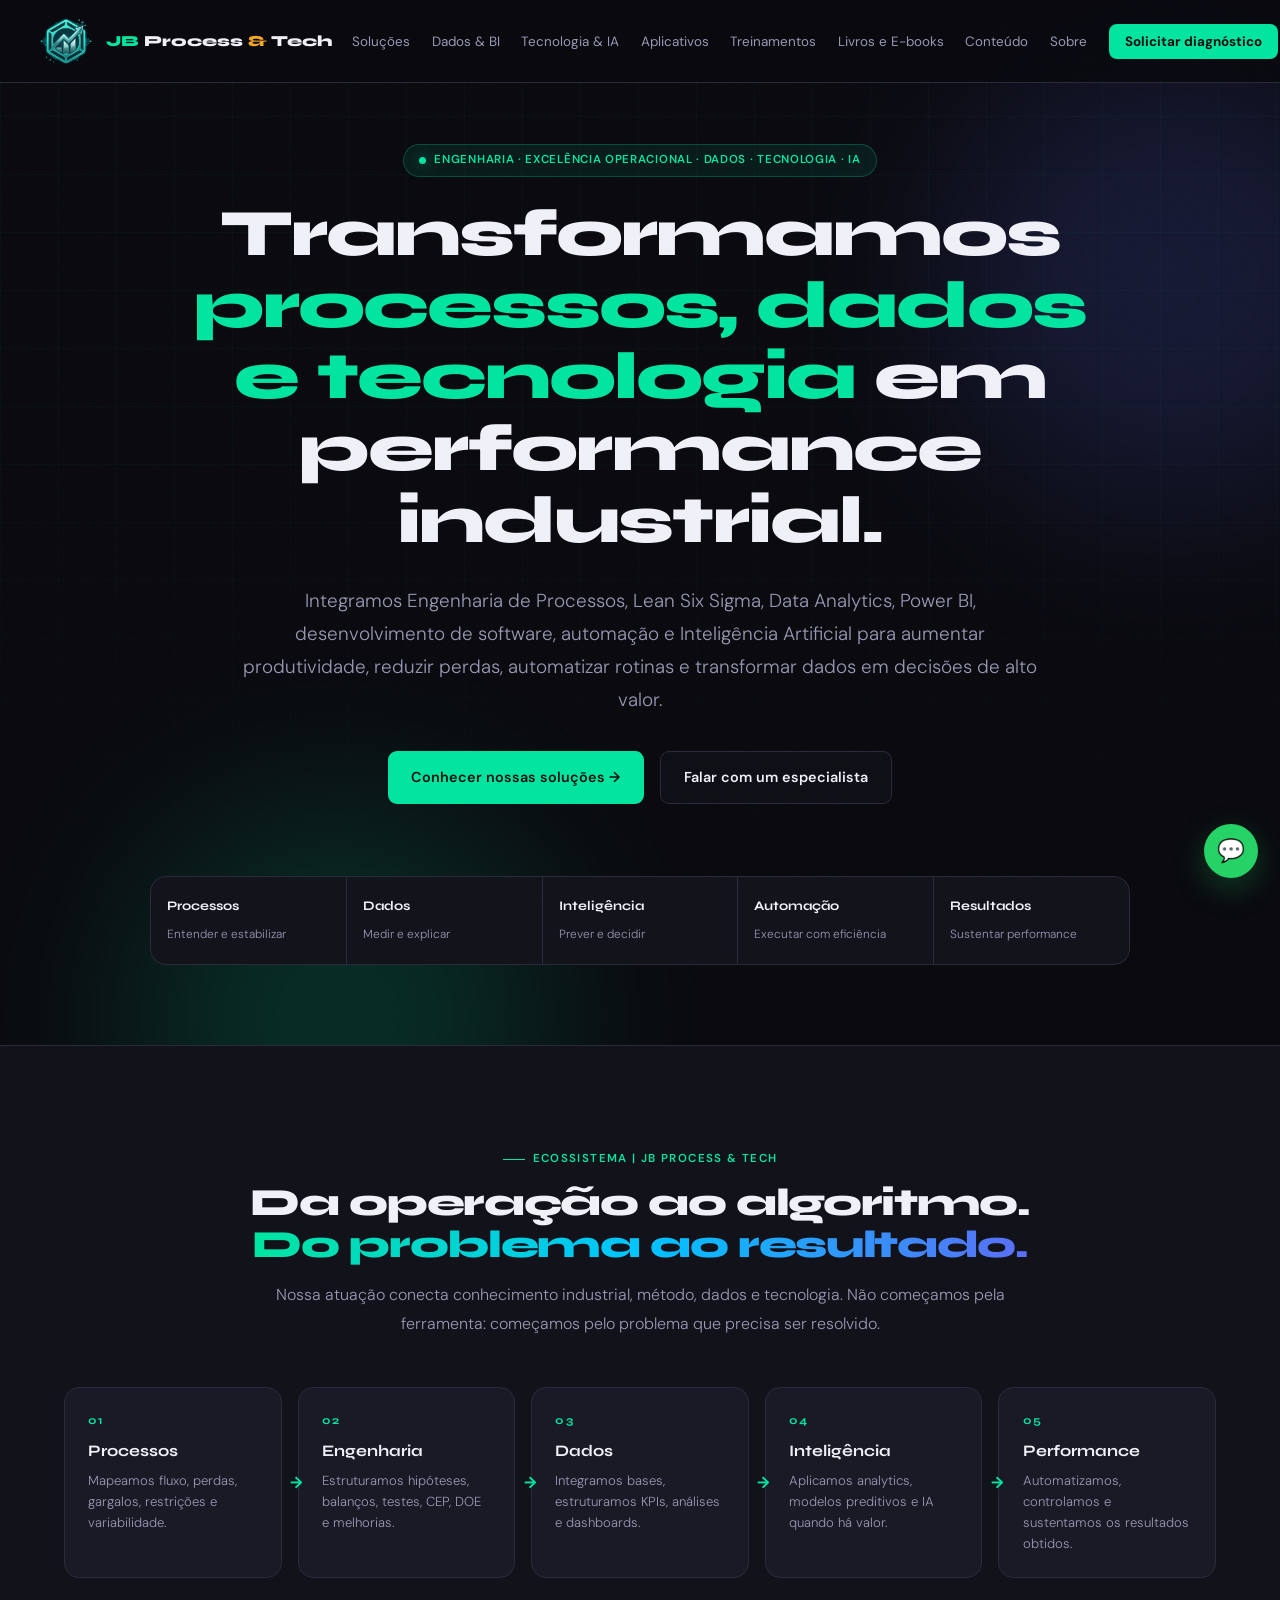
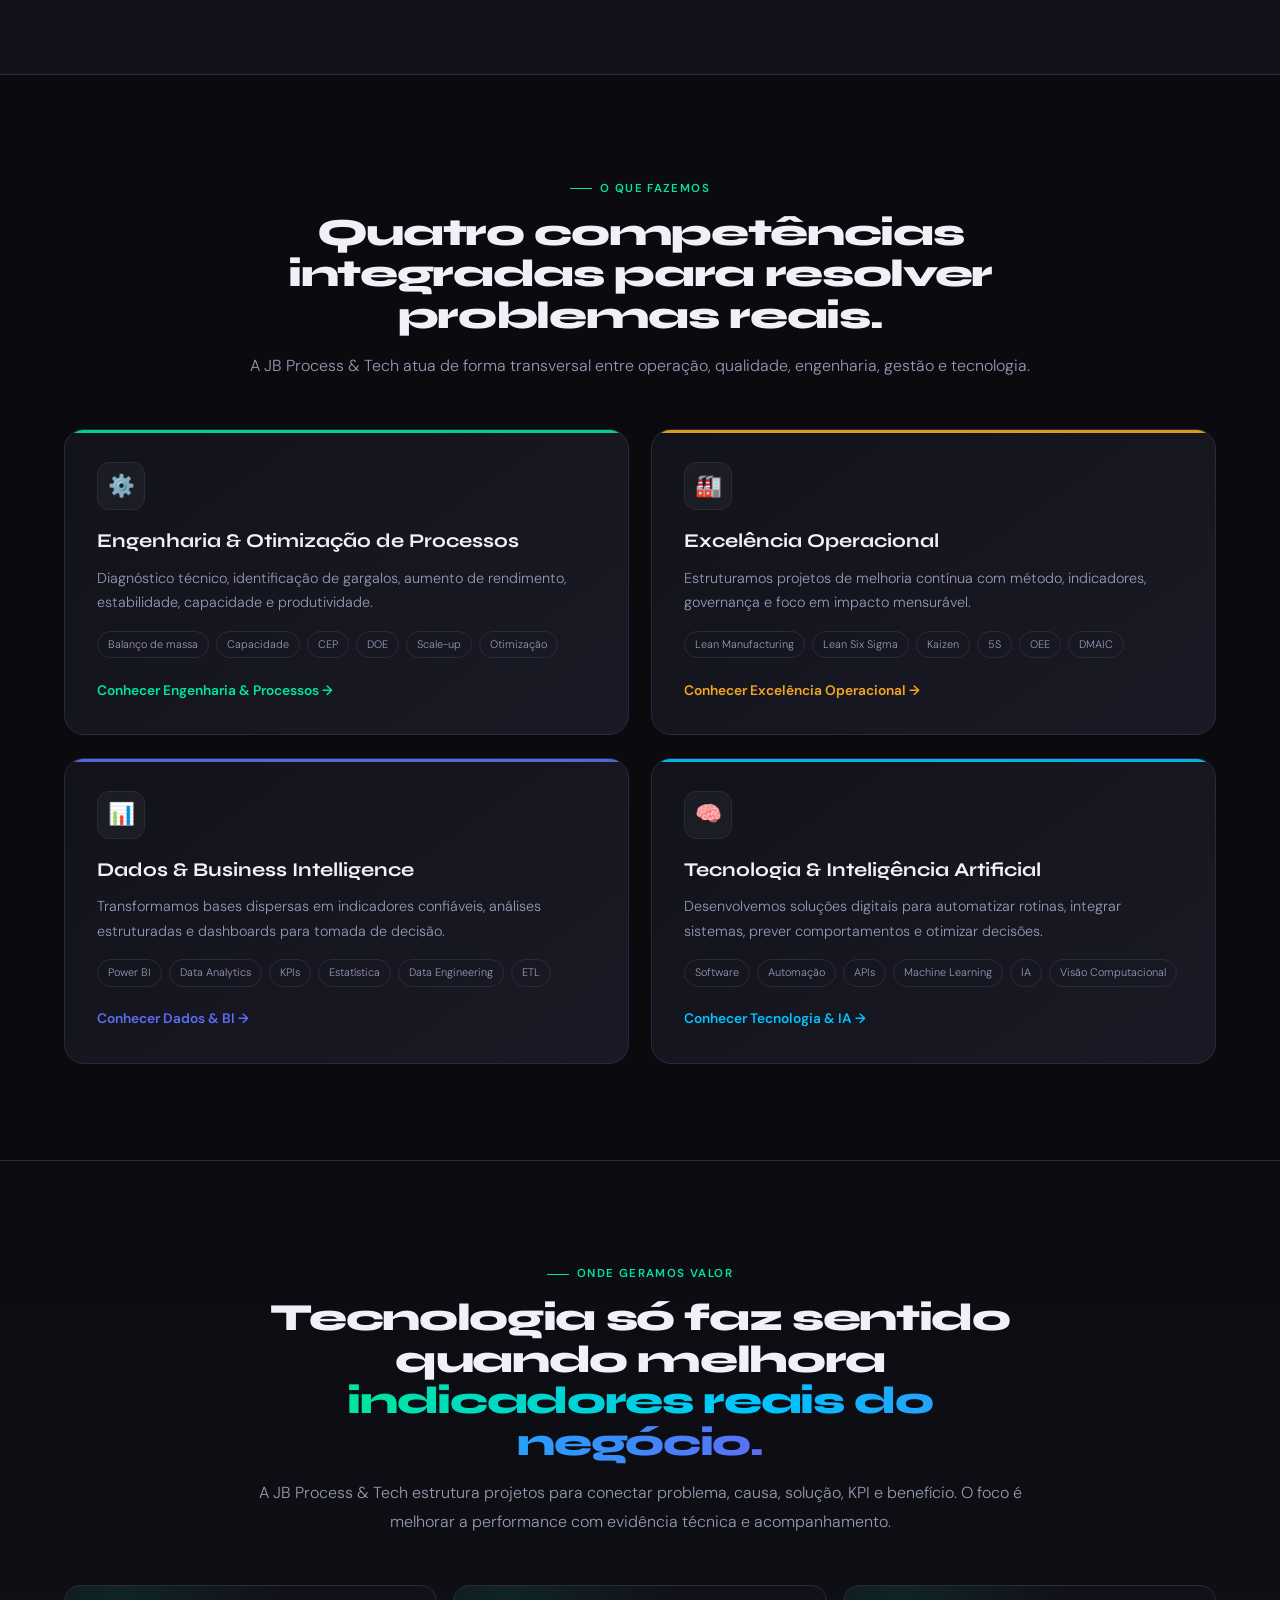
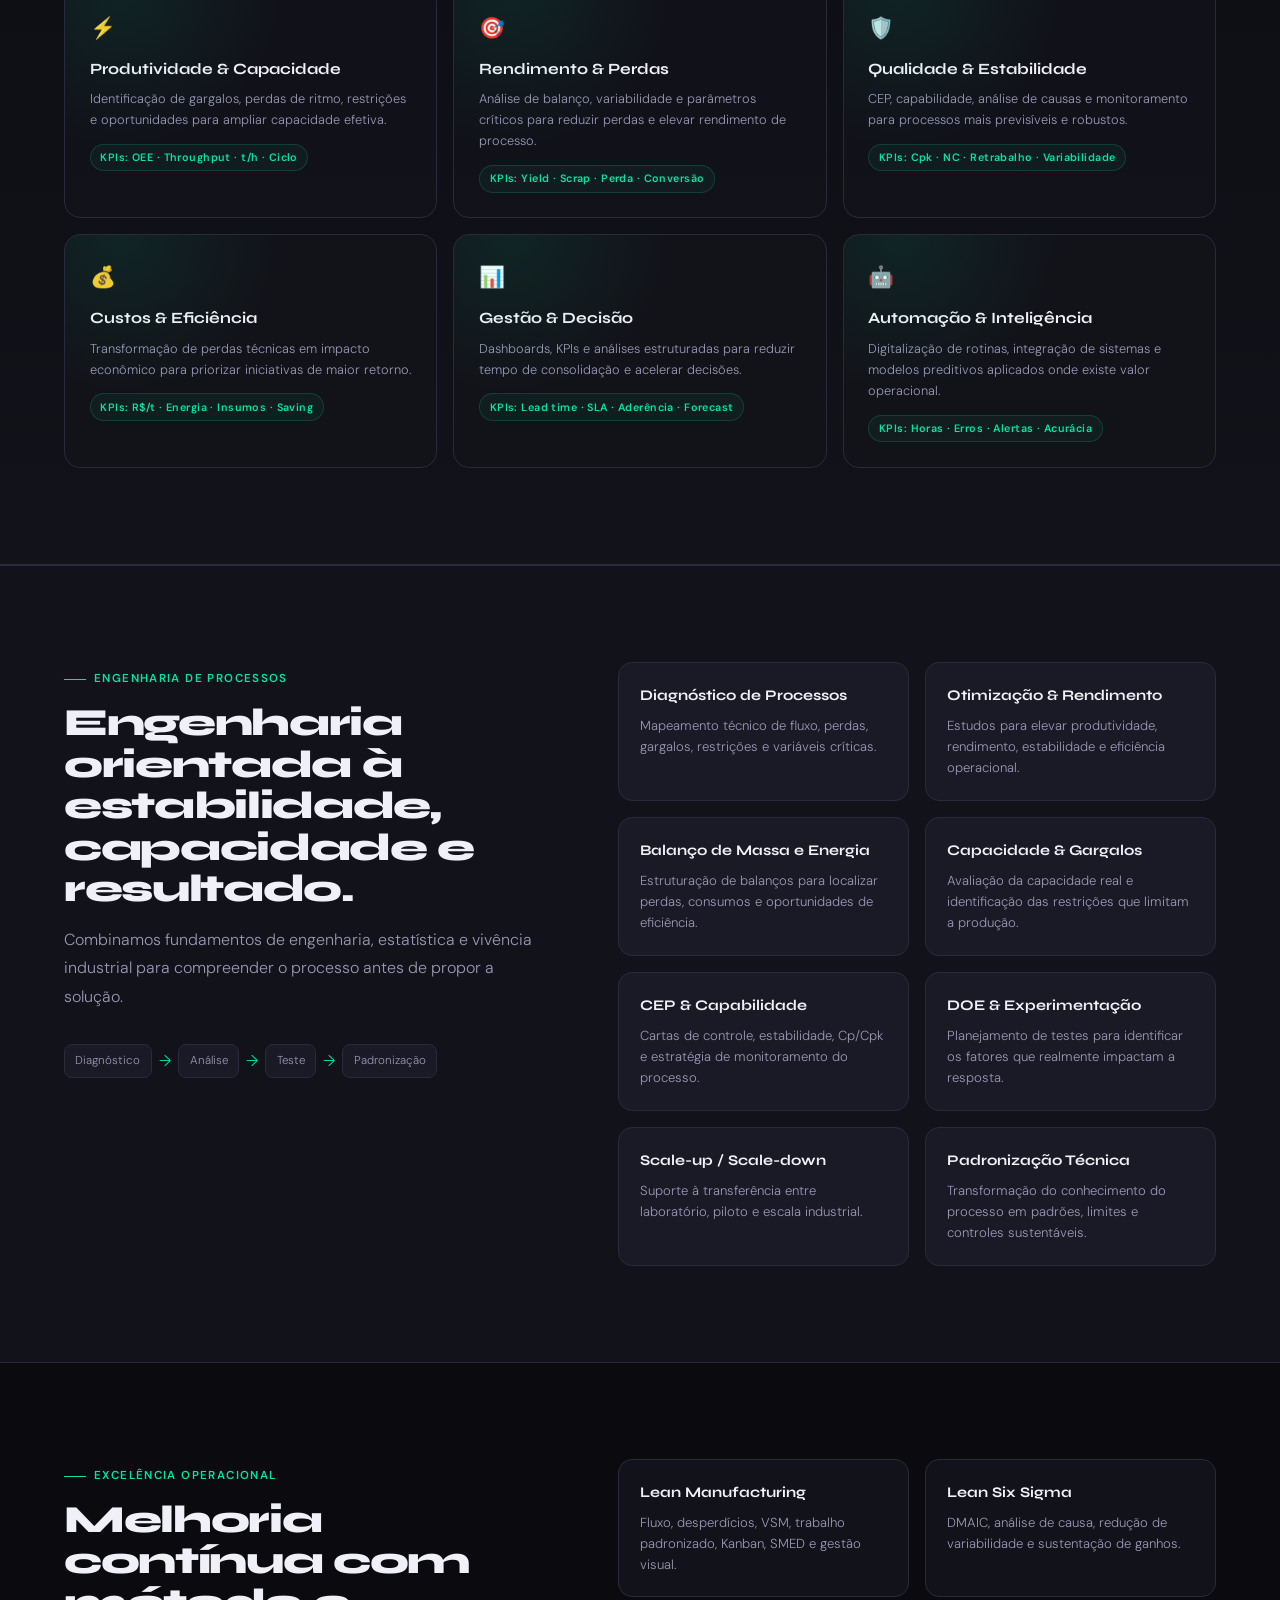
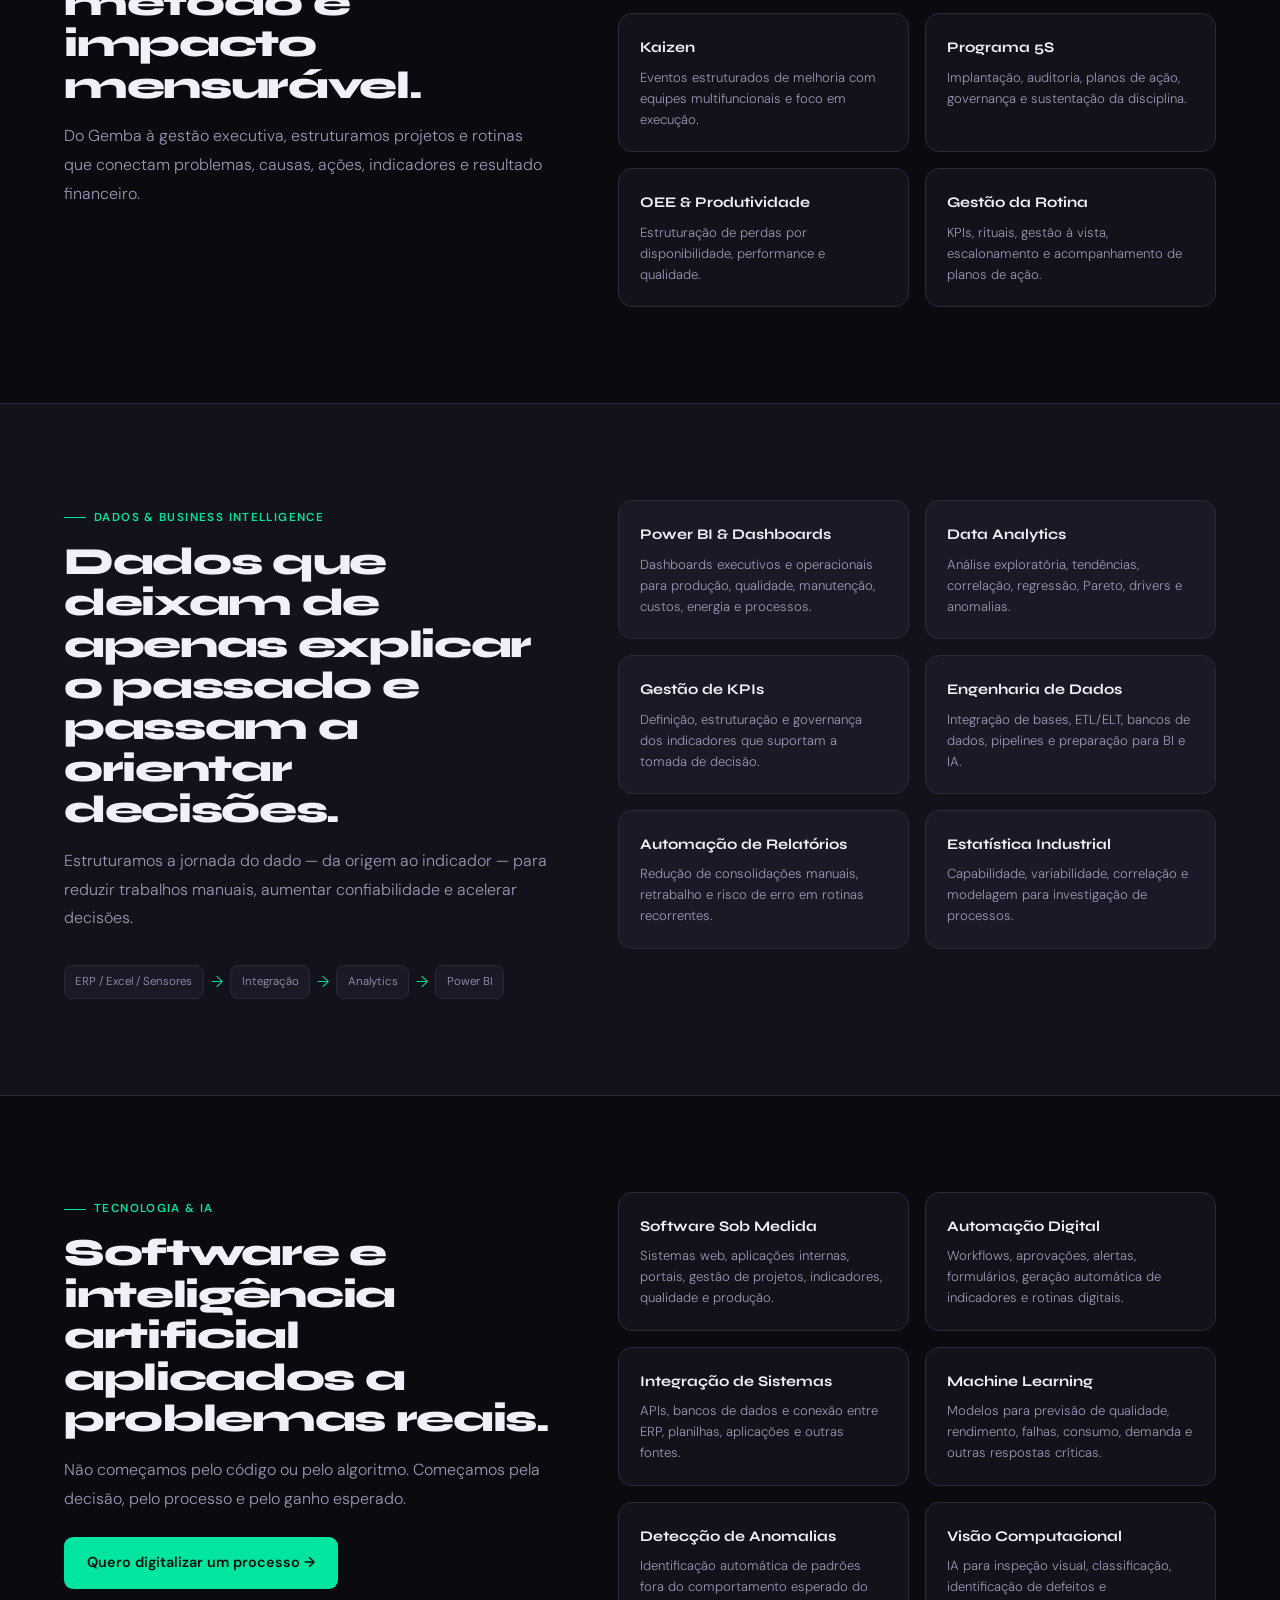
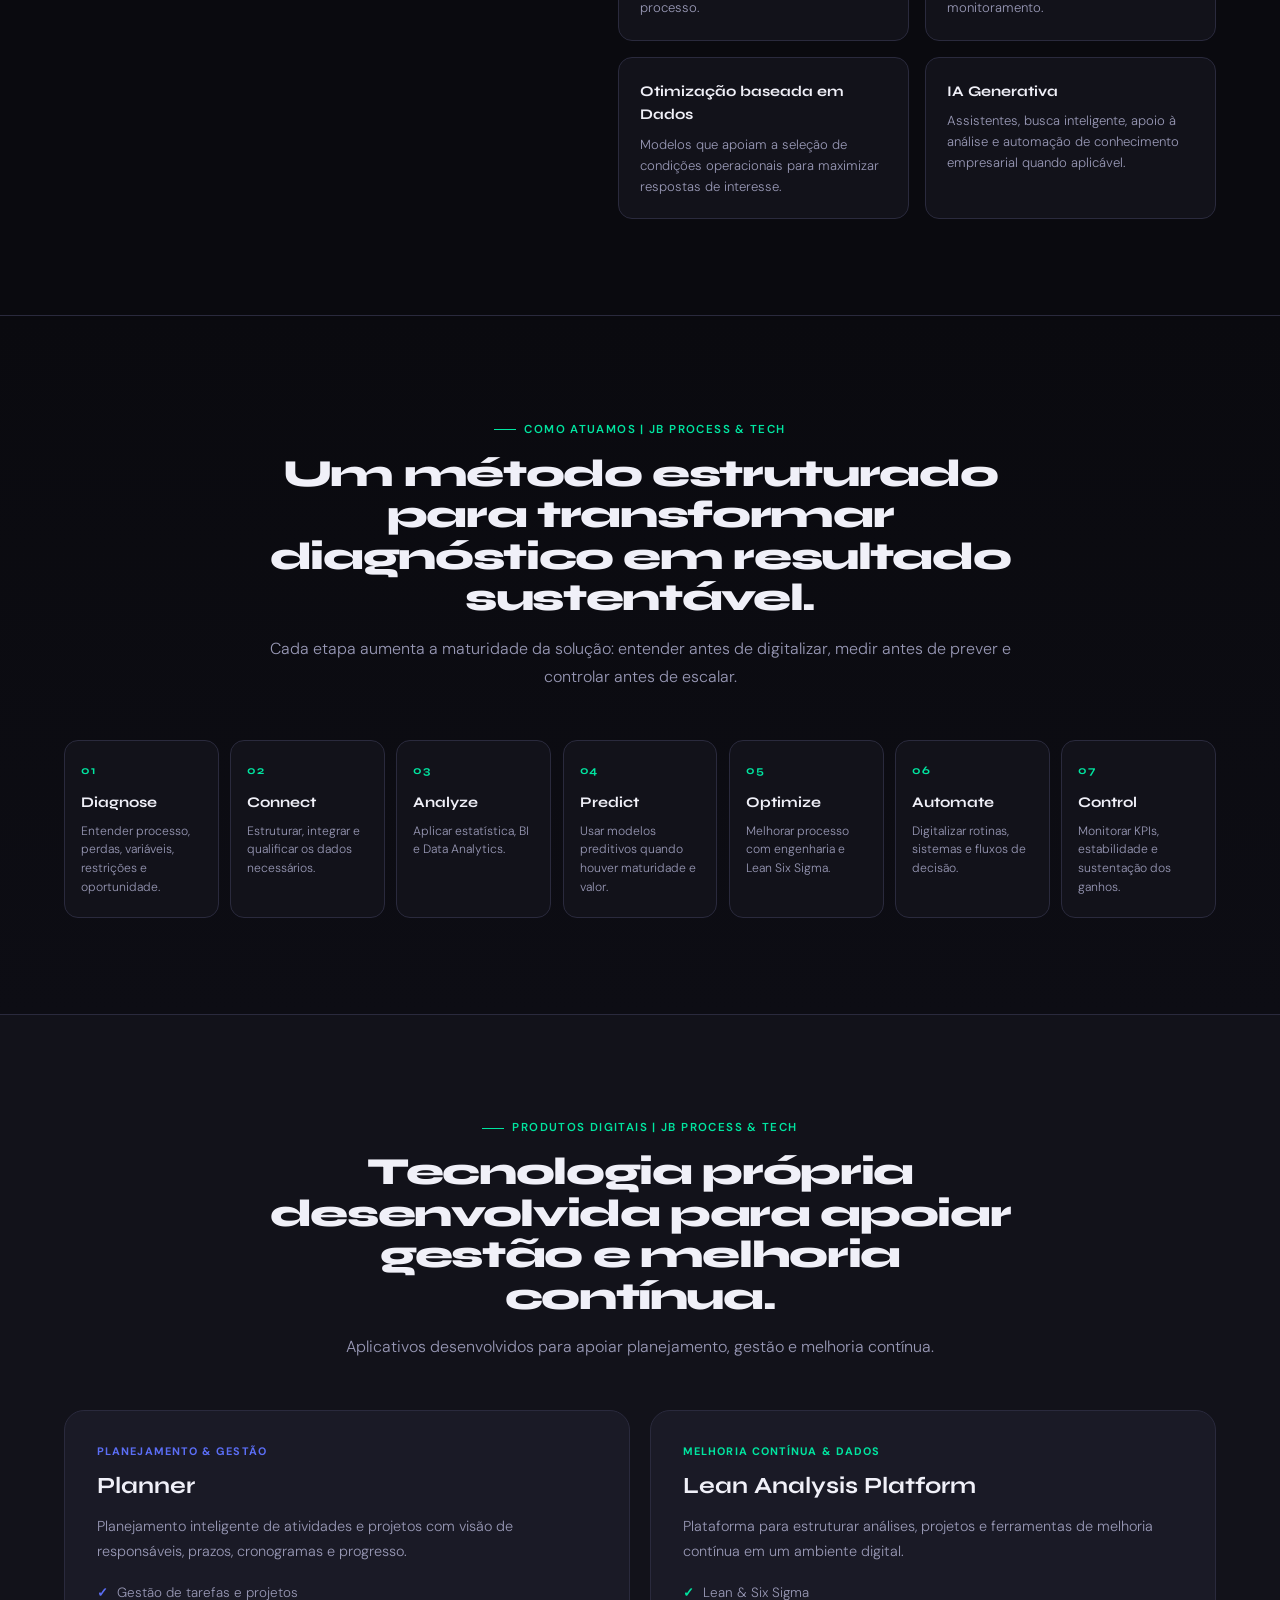
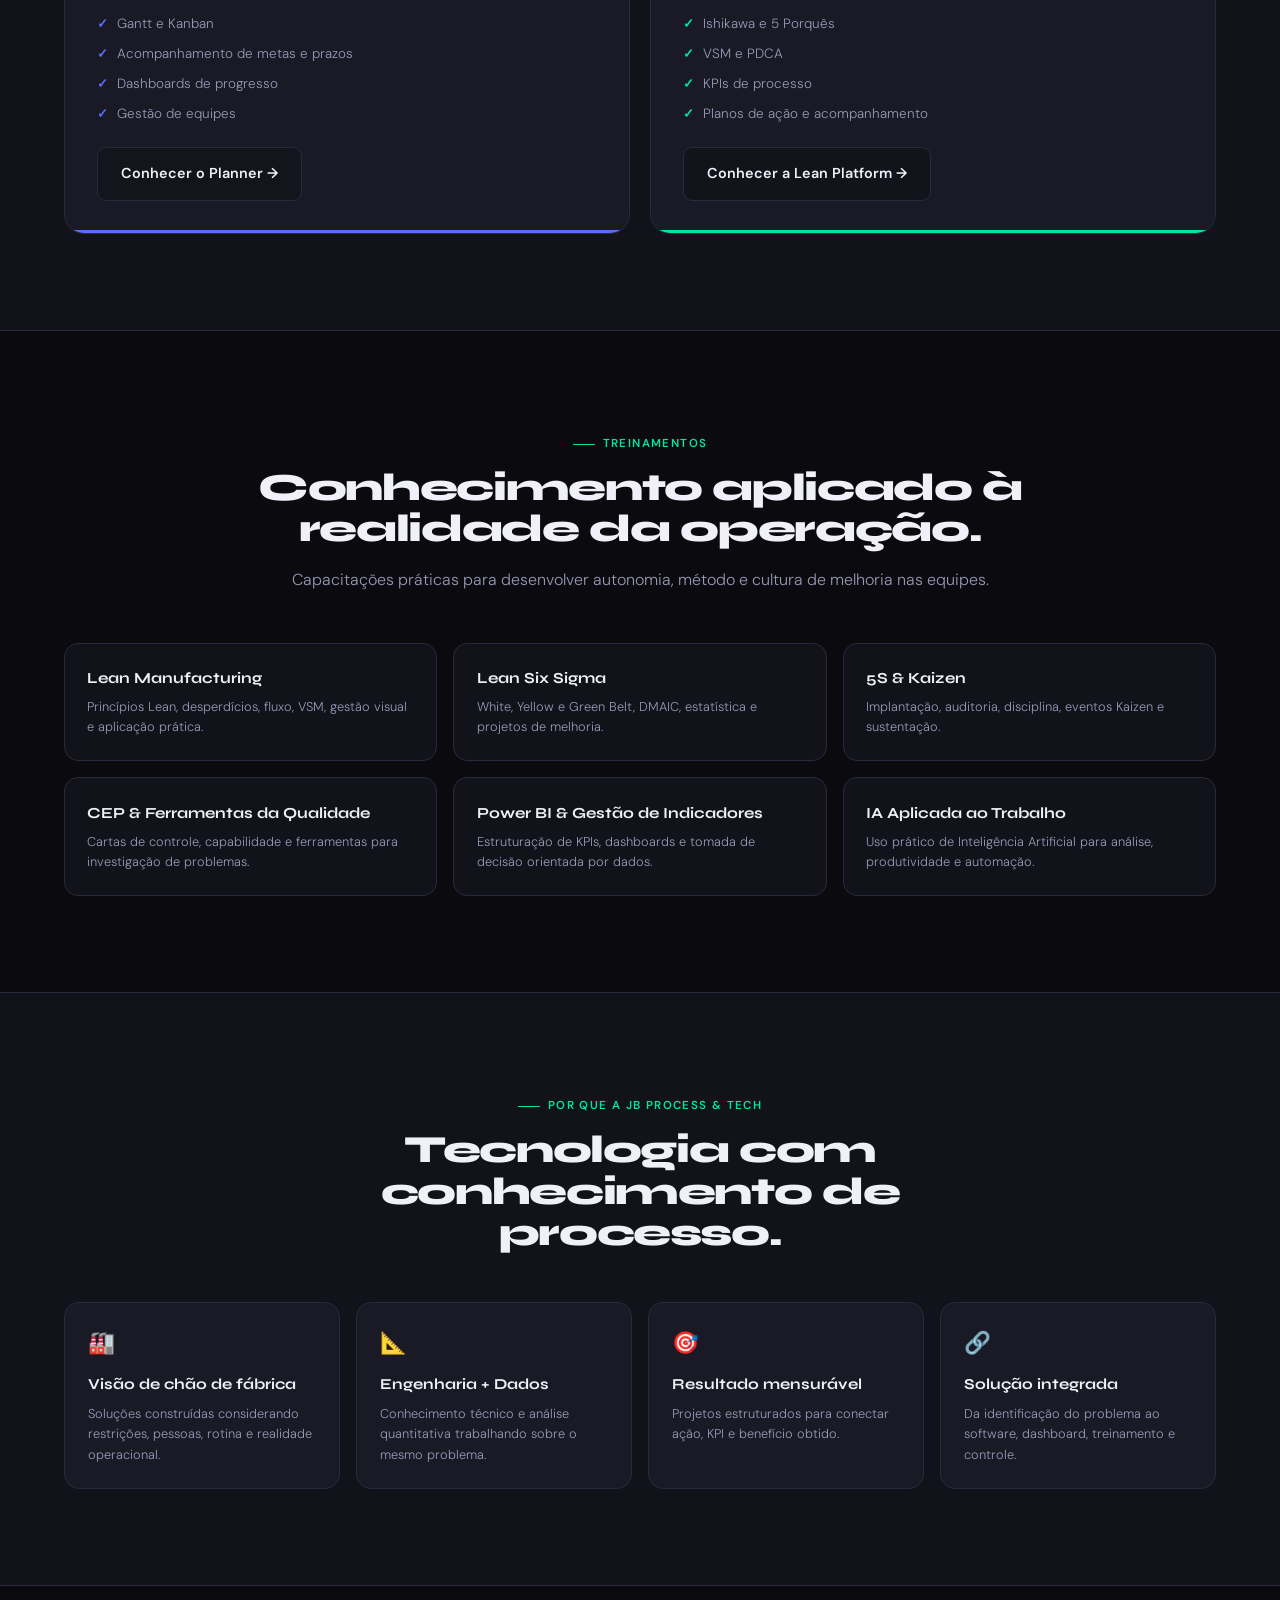
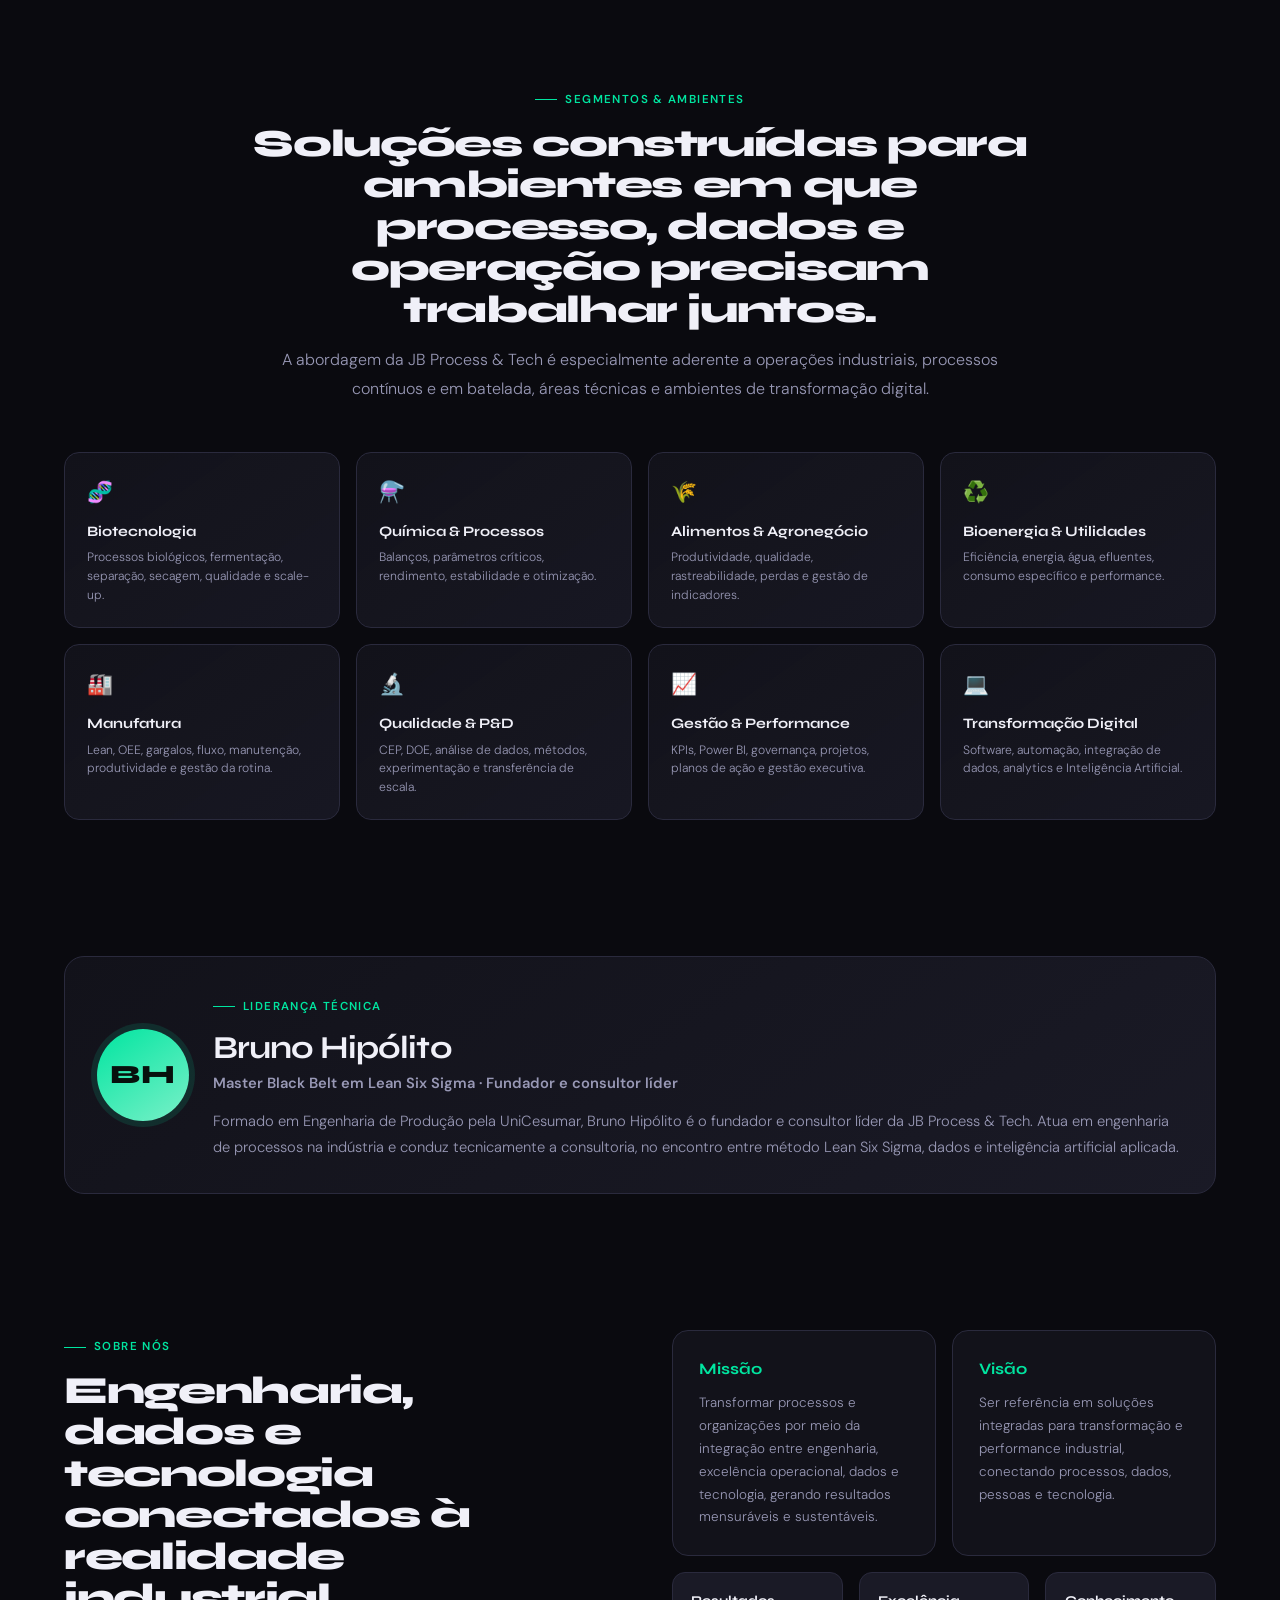
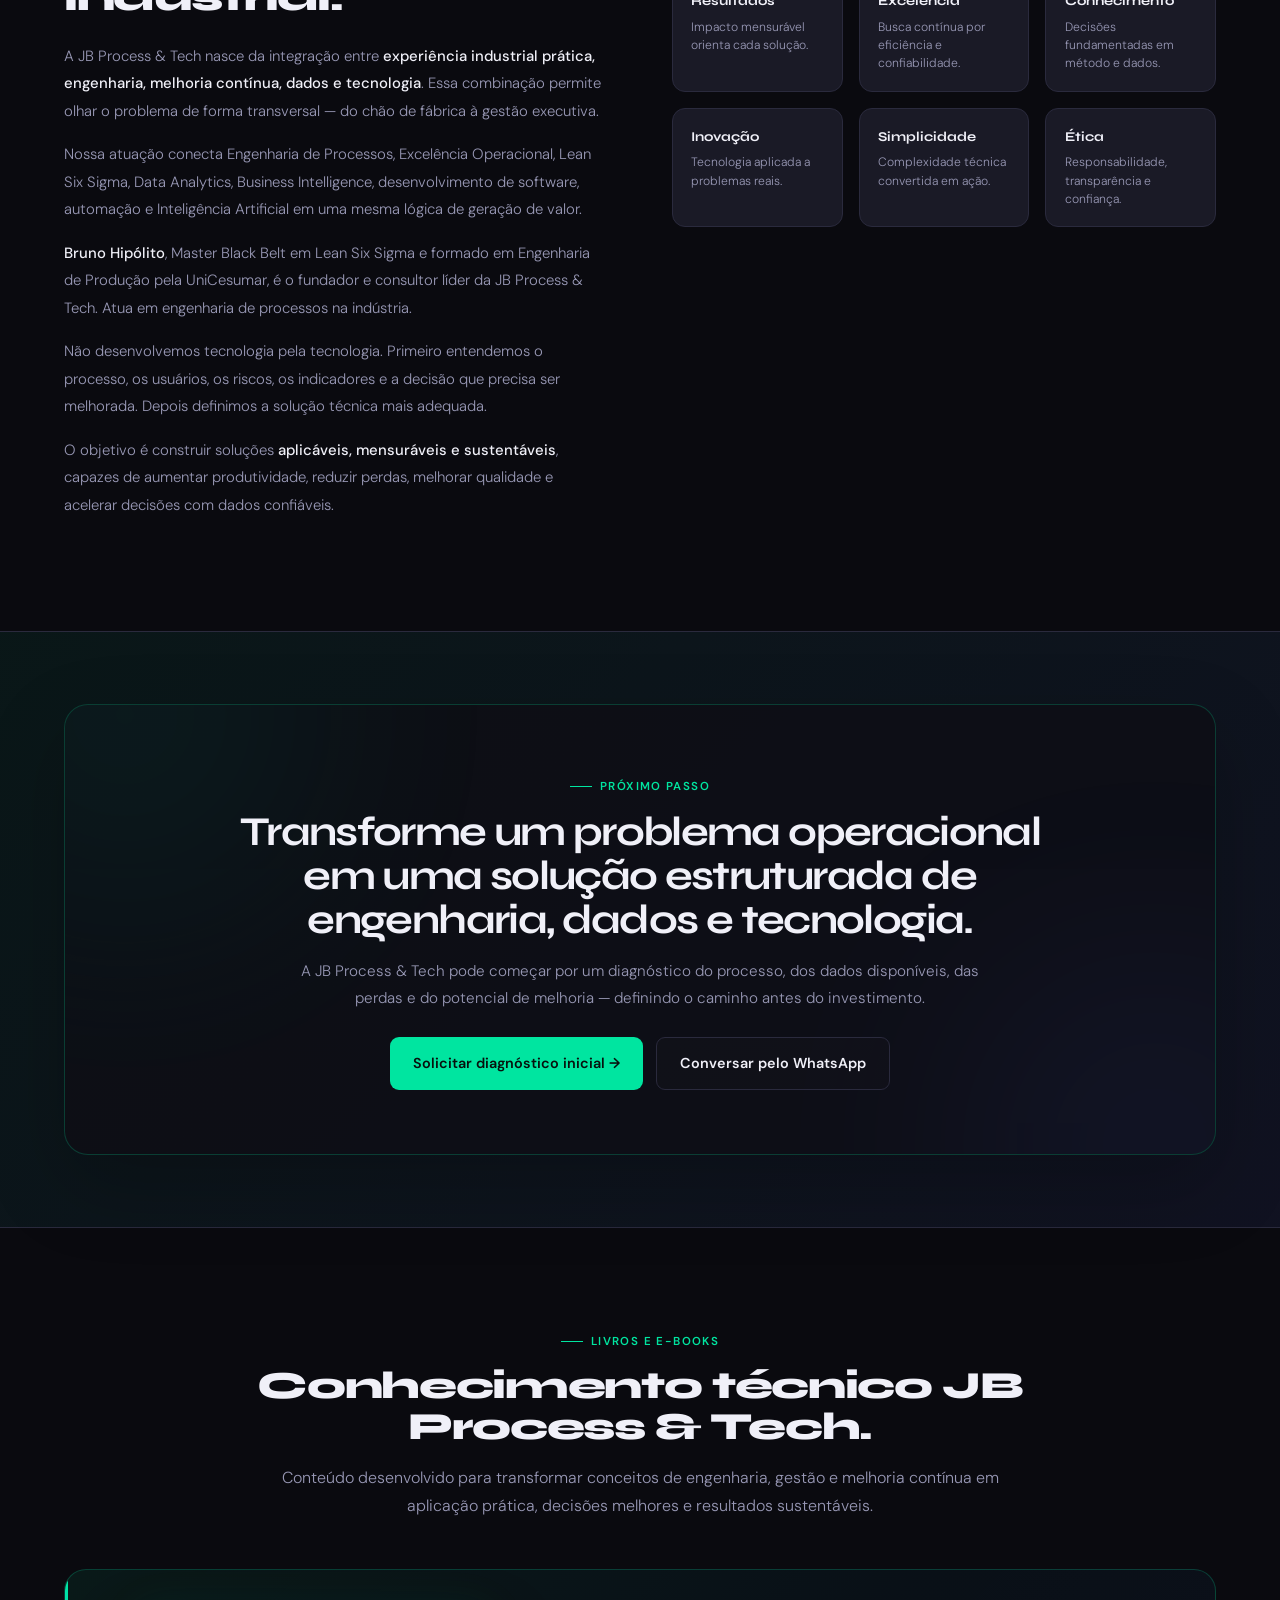
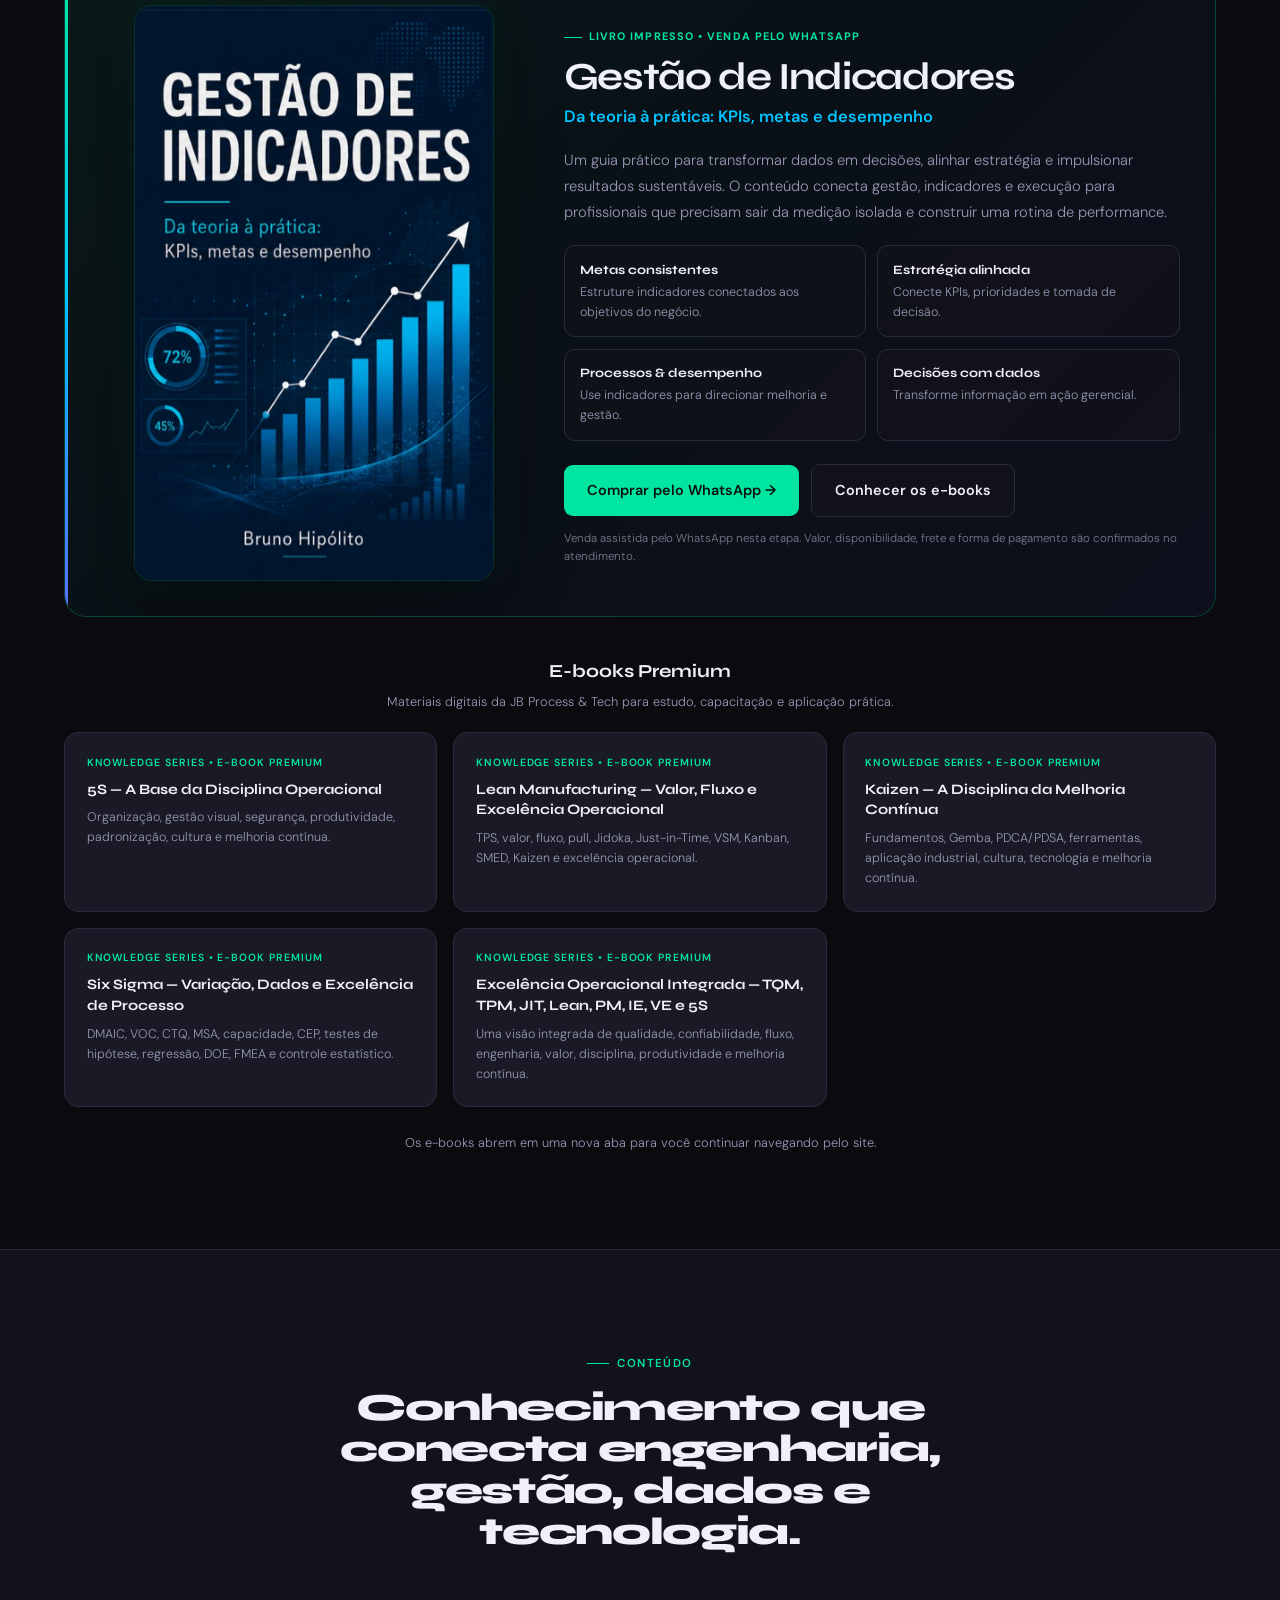
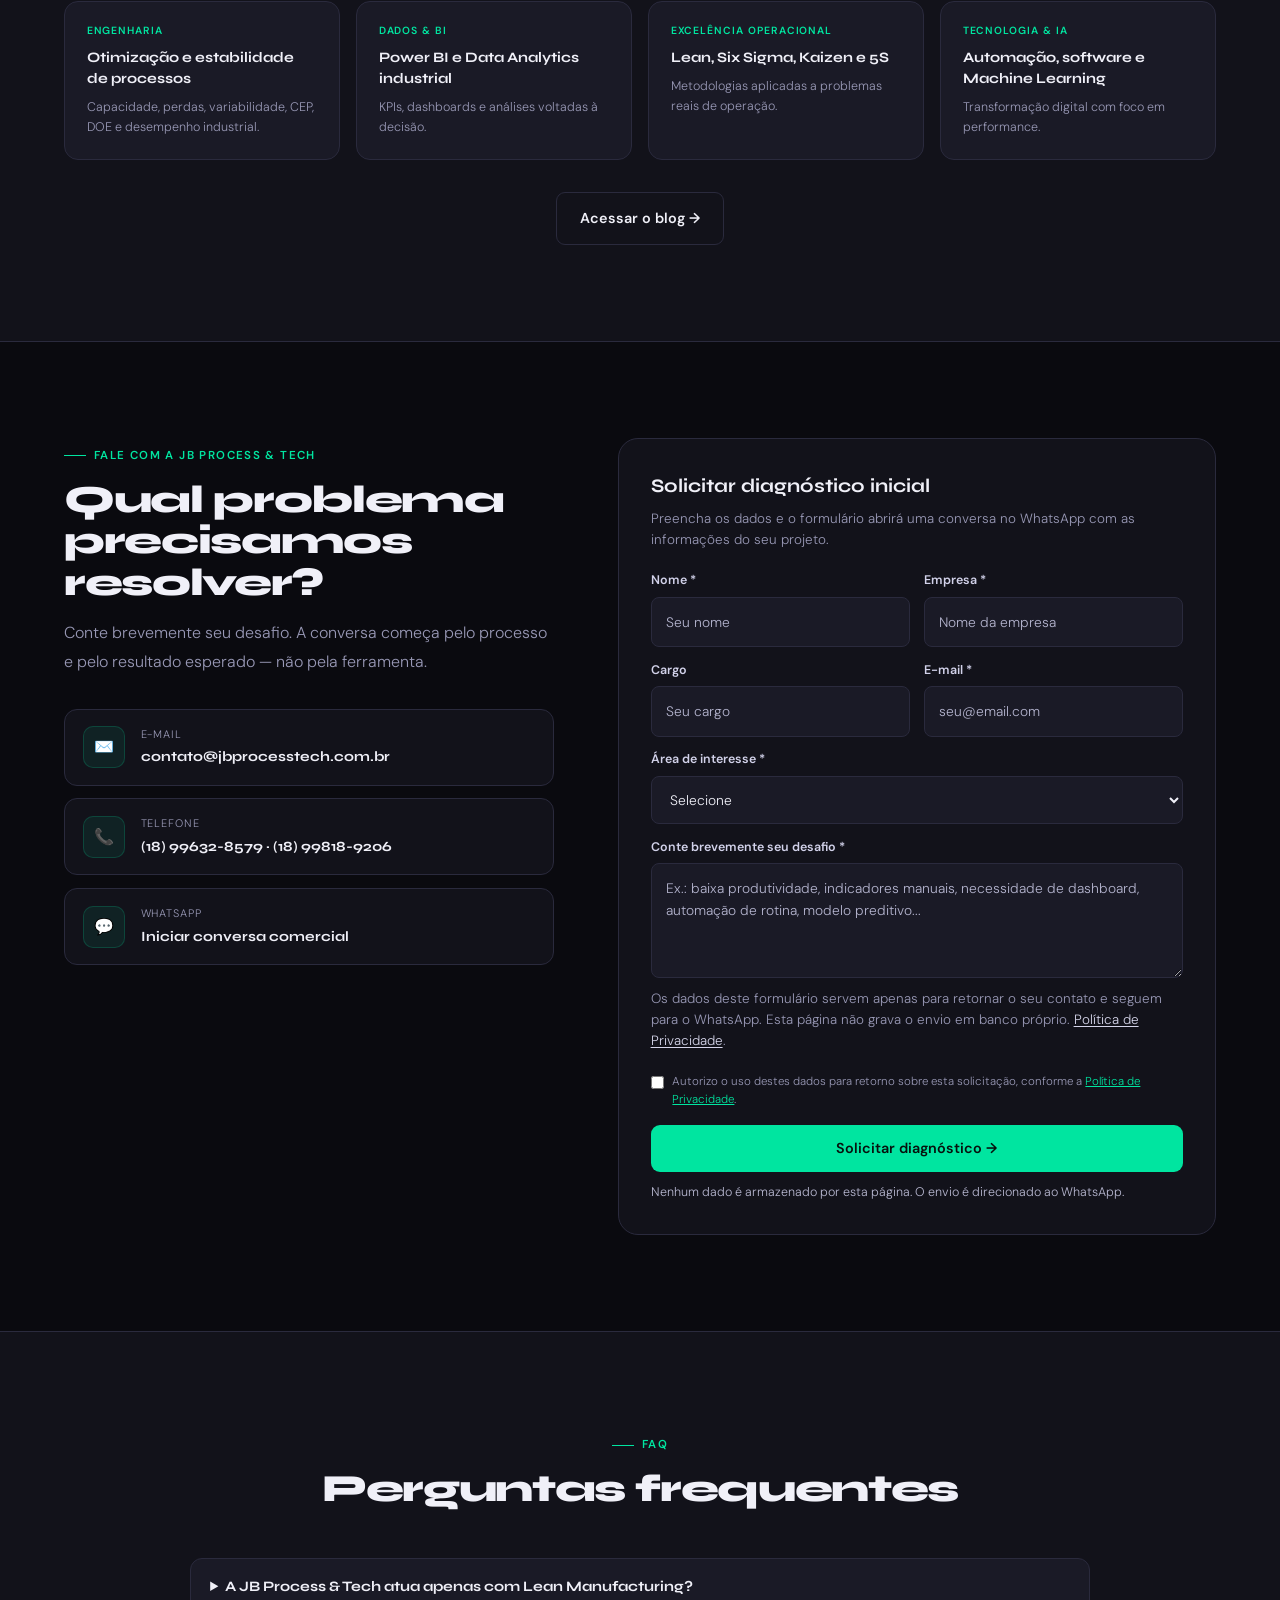
==== commit f5348f9d: "Reverte o texto da home ao de main e tira o posicionamento boutique. O bloco do fundador, o reforço " ====
--- a/index.html
+++ b/index.html
@@ -3,24 +3,24 @@
 <head>
 <meta charset="UTF-8">
 <meta name="viewport" content="width=device-width, initial-scale=1.0">
-<title>JB Process & Tech | Consultoria boutique de performance industrial</title>
-<meta name="description" content="Consultoria boutique de performance industrial: Lean Six Sigma, engenharia de processos, dados, Power BI e IA aplicada à indústria. Liderança técnica de um Master Black Belt. Diagnóstico pelo WhatsApp.">
-<meta name="keywords" content="consultoria industrial, engenharia de processos, lean manufacturing, lean six sigma, kaizen, 5S, CEP, power bi, inteligência artificial indústria, melhoria contínua">
+<title>JB Process & Tech | Engenharia, Dados, Software, Automação e IA</title>
+<meta name="description" content="Soluções em Engenharia de Processos, Lean Six Sigma, Power BI, Data Analytics, desenvolvimento de software, automação e Inteligência Artificial para elevar a performance industrial.">
+<meta name="keywords" content="engenharia de processos, lean manufacturing, lean six sigma, power bi, data analytics, software industrial, automação de processos, machine learning industrial, inteligência artificial indústria, melhoria contínua, gestão de indicadores">
 <meta name="author" content="JB Process & Tech">
 <meta name="theme-color" content="#0a0a0f">
 <meta property="og:locale" content="pt_BR">
 <meta property="og:site_name" content="JB Process & Tech">
-<meta property="og:title" content="JB Process & Tech | Consultoria boutique de performance industrial">
-<meta property="og:description" content="Método Lean Six Sigma, engenharia de processos, dados e IA aplicada para indústrias. Diagnóstico, projeto e resultados sustentados na rotina.">
+<meta property="og:title" content="JB Process & Tech | Performance Industrial por Processos, Dados e Tecnologia">
+<meta property="og:description" content="Engenharia de Processos, Excelência Operacional, Dados, Software, Automação e IA conectados para gerar resultados mensuráveis.">
 <meta property="og:url" content="https://jbprocesstech.com.br/">
 <meta property="og:type" content="website">
 <meta property="og:image" content="https://jbprocesstech.com.br/og-home.png">
 <meta property="og:image:width" content="1200">
 <meta property="og:image:height" content="630">
-<meta property="og:image:alt" content="JB Process & Tech — consultoria boutique de performance industrial">
+<meta property="og:image:alt" content="JB Process & Tech | Engenharia, Dados, Software, Automação e IA">
 <meta name="twitter:card" content="summary_large_image">
-<meta name="twitter:title" content="JB Process & Tech | Consultoria boutique de performance industrial">
-<meta name="twitter:description" content="Lean Six Sigma, dados e IA aplicada à indústria, com liderança técnica de um Master Black Belt.">
+<meta name="twitter:title" content="JB Process & Tech | Performance Industrial por Processos, Dados e Tecnologia">
+<meta name="twitter:description" content="Engenharia de Processos, Excelência Operacional, Dados, Software, Automação e IA conectados para gerar resultados mensuráveis.">
 <meta name="twitter:image" content="https://jbprocesstech.com.br/og-home.png">
 <link rel="canonical" href="https://jbprocesstech.com.br/">
 <link rel="icon" type="image/x-icon" href="favicon.ico">
@@ -41,7 +41,7 @@
       "url": "https://jbprocesstech.com.br/",
       "logo": "https://jbprocesstech.com.br/logo.png",
       "image": "https://jbprocesstech.com.br/og-home.png",
-      "description": "Consultoria boutique de performance industrial. Integra Lean Six Sigma, engenharia de processos, dados, Power BI e inteligência artificial aplicada à indústria.",
+      "description": "Soluções integradas em engenharia de processos, excelência operacional, dados, software, automação e inteligência artificial.",
       "email": "contato@jbprocesstech.com.br",
       "areaServed": "BR",
       "knowsAbout": ["Lean Six Sigma", "Lean Manufacturing", "Kaizen", "5S", "CEP", "Engenharia de processos", "Power BI", "Inteligência artificial aplicada à indústria"],
@@ -448,19 +448,19 @@
 <section class="hero" id="inicio">
   <div class="hero-grid"></div><div class="orb a"></div><div class="orb b"></div>
   <div class="container hero-content">
-    <div class="hero-badge"><span></span> Consultoria boutique de performance industrial</div>
-    <h1>Método, dados e IA para a <em>performance industrial</em>.</h1>
-    <p class="hero-sub">A JB Process &amp; Tech é uma consultoria boutique para indústrias. Unimos Lean Six Sigma, engenharia de processos, dados e inteligência artificial aplicada. O caminho é diagnóstico, projeto e resultados sustentados na rotina — com liderança técnica de um Master Black Belt.</p>
+    <div class="hero-badge"><span></span> Engenharia · Excelência Operacional · Dados · Tecnologia · IA</div>
+    <h1>Transformamos <em>processos, dados e tecnologia</em> em performance industrial.</h1>
+    <p class="hero-sub">Integramos Engenharia de Processos, Lean Six Sigma, Data Analytics, Power BI, desenvolvimento de software, automação e Inteligência Artificial para aumentar produtividade, reduzir perdas, automatizar rotinas e transformar dados em decisões de alto valor.</p>
     <div class="hero-actions">
-      <a href="https://wa.me/5518996328579?text=Ol%C3%A1%2C%20gostaria%20de%20solicitar%20um%20diagn%C3%B3stico%20com%20a%20JB%20Process%20%26%20Tech." class="btn btn-primary" target="_blank" rel="noopener">Solicitar diagnóstico no WhatsApp</a>
+      <a href="#solucoes" class="btn btn-primary">Conhecer nossas soluções →</a>
       <a href="#contato" class="btn btn-secondary">Falar com um especialista</a>
     </div>
     <div class="hero-pillars" aria-label="Pilares da JB Process & Tech">
-      <div class="hero-pillar"><strong>Método</strong><span>Lean Six Sigma e engenharia</span></div>
-      <div class="hero-pillar"><strong>Dados</strong><span>Indicadores e Power BI</span></div>
-      <div class="hero-pillar"><strong>IA</strong><span>Aplicada quando há valor</span></div>
-      <div class="hero-pillar"><strong>Indústria</strong><span>Do chão de fábrica à gestão</span></div>
-      <div class="hero-pillar"><strong>Rotina</strong><span>Padrão e controle sustentados</span></div>
+      <div class="hero-pillar"><strong>Processos</strong><span>Entender e estabilizar</span></div>
+      <div class="hero-pillar"><strong>Dados</strong><span>Medir e explicar</span></div>
+      <div class="hero-pillar"><strong>Inteligência</strong><span>Prever e decidir</span></div>
+      <div class="hero-pillar"><strong>Automação</strong><span>Executar com eficiência</span></div>
+      <div class="hero-pillar"><strong>Resultados</strong><span>Sustentar performance</span></div>
     </div>
   </div>
 </section>
@@ -470,7 +470,7 @@
     <div class="section-head center">
       <div class="eyebrow">Ecossistema | JB Process &amp; Tech</div>
       <h2 class="section-title">Da operação ao algoritmo. <span class="gradient-text">Do problema ao resultado.</span></h2>
-      <p class="section-desc">Atuamos como consultoria boutique: escopo claro, método e integração entre a operação, os dados e a tecnologia. Não começamos pela ferramenta. Começamos pelo problema da indústria.</p>
+      <p class="section-desc">Nossa atuação conecta conhecimento industrial, método, dados e tecnologia. Não começamos pela ferramenta: começamos pelo problema que precisa ser resolvido.</p>
     </div>
     <div class="flow">
       <div class="flow-card"><div class="flow-num">01</div><h3>Processos</h3><p>Mapeamos fluxo, perdas, gargalos, restrições e variabilidade.</p></div>
@@ -506,16 +506,16 @@
       </article>
       <article class="solution-card" style="--card-color:#5b6ef5">
         <div class="solution-icon">📊</div>
-        <h3>Dados e BI</h3>
+        <h3>Dados &amp; Business Intelligence</h3>
         <p>Transformamos bases dispersas em indicadores confiáveis, análises estruturadas e dashboards para tomada de decisão.</p>
-        <div class="tags"><span class="tag">Power BI</span><span class="tag">Análise de dados</span><span class="tag">Indicadores</span><span class="tag">Estatística</span><span class="tag">Engenharia de dados</span><span class="tag">ETL</span></div>
+        <div class="tags"><span class="tag">Power BI</span><span class="tag">Data Analytics</span><span class="tag">KPIs</span><span class="tag">Estatística</span><span class="tag">Data Engineering</span><span class="tag">ETL</span></div>
         <a class="solution-link" href="#dados">Conhecer Dados &amp; BI →</a>
       </article>
       <article class="solution-card" style="--card-color:#00c4ff">
         <div class="solution-icon">🧠</div>
         <h3>Tecnologia &amp; Inteligência Artificial</h3>
         <p>Desenvolvemos soluções digitais para automatizar rotinas, integrar sistemas, prever comportamentos e otimizar decisões.</p>
-        <div class="tags"><span class="tag">Software</span><span class="tag">Automação</span><span class="tag">APIs</span><span class="tag">Aprendizado de máquina</span><span class="tag">IA</span><span class="tag">Visão computacional</span></div>
+        <div class="tags"><span class="tag">Software</span><span class="tag">Automação</span><span class="tag">APIs</span><span class="tag">Machine Learning</span><span class="tag">IA</span><span class="tag">Visão Computacional</span></div>
         <a class="solution-link" href="#tecnologia">Conhecer Tecnologia &amp; IA →</a>
       </article>
     </div>
@@ -527,16 +527,15 @@
     <div class="section-head center">
       <div class="eyebrow">Onde geramos valor</div>
       <h2 class="section-title">Tecnologia só faz sentido quando melhora <span class="gradient-text">indicadores reais do negócio.</span></h2>
-      <p class="section-desc">Cada projeto liga o problema, a causa e o indicador que a operação precisa enxergar. Abaixo estão exemplos de indicadores que podemos estruturar — não são metas numéricas prometidas.</p>
-      <!-- TODO: incluir cases, clientes e resultados somente quando houver autorização e dados reais. Não publicar números, logos ou depoimentos sem fonte. -->
+      <p class="section-desc">A JB Process &amp; Tech estrutura projetos para conectar problema, causa, solução, KPI e benefício. O foco é melhorar a performance com evidência técnica e acompanhamento.</p>
     </div>
     <div class="impact-grid">
-      <article class="impact-card"><div class="impact-icon">⚡</div><h3>Produtividade &amp; Capacidade</h3><p>Identificação de gargalos, perdas de ritmo, restrições e oportunidades para ampliar capacidade efetiva.</p><span class="impact-kpi">Indicadores: OEE · vazão · t/h · ciclo</span></article>
-      <article class="impact-card"><div class="impact-icon">🎯</div><h3>Rendimento &amp; Perdas</h3><p>Análise de balanço, variabilidade e parâmetros críticos para reduzir perdas e elevar rendimento de processo.</p><span class="impact-kpi">Indicadores: rendimento · refugo · perda · conversão</span></article>
-      <article class="impact-card"><div class="impact-icon">🛡️</div><h3>Qualidade &amp; Estabilidade</h3><p>CEP, capabilidade, análise de causas e monitoramento para processos mais previsíveis e robustos.</p><span class="impact-kpi">Indicadores: Cpk · não conformidade · retrabalho · variabilidade</span></article>
-      <article class="impact-card"><div class="impact-icon">💰</div><h3>Custos &amp; Eficiência</h3><p>Traduzir perdas técnicas em leitura econômica para priorizar o que a operação decide atacar primeiro.</p><span class="impact-kpi">Indicadores: R$/t · energia · insumos · custo</span></article>
-      <article class="impact-card"><div class="impact-icon">📊</div><h3>Gestão &amp; Decisão</h3><p>Painéis, indicadores e análises estruturadas para reduzir consolidação manual e apoiar a decisão.</p><span class="impact-kpi">Indicadores: prazo · SLA · aderência · previsão</span></article>
-      <article class="impact-card"><div class="impact-icon">🤖</div><h3>Automação &amp; Inteligência</h3><p>Digitalização de rotinas, integração de sistemas e modelos preditivos aplicados onde existe valor operacional.</p><span class="impact-kpi">Indicadores: horas · erros · alertas · acurácia</span></article>
+      <article class="impact-card"><div class="impact-icon">⚡</div><h3>Produtividade &amp; Capacidade</h3><p>Identificação de gargalos, perdas de ritmo, restrições e oportunidades para ampliar capacidade efetiva.</p><span class="impact-kpi">KPIs: OEE · Throughput · t/h · Ciclo</span></article>
+      <article class="impact-card"><div class="impact-icon">🎯</div><h3>Rendimento &amp; Perdas</h3><p>Análise de balanço, variabilidade e parâmetros críticos para reduzir perdas e elevar rendimento de processo.</p><span class="impact-kpi">KPIs: Yield · Scrap · Perda · Conversão</span></article>
+      <article class="impact-card"><div class="impact-icon">🛡️</div><h3>Qualidade &amp; Estabilidade</h3><p>CEP, capabilidade, análise de causas e monitoramento para processos mais previsíveis e robustos.</p><span class="impact-kpi">KPIs: Cpk · NC · Retrabalho · Variabilidade</span></article>
+      <article class="impact-card"><div class="impact-icon">💰</div><h3>Custos &amp; Eficiência</h3><p>Transformação de perdas técnicas em impacto econômico para priorizar iniciativas de maior retorno.</p><span class="impact-kpi">KPIs: R$/t · Energia · Insumos · Saving</span></article>
+      <article class="impact-card"><div class="impact-icon">📊</div><h3>Gestão &amp; Decisão</h3><p>Dashboards, KPIs e análises estruturadas para reduzir tempo de consolidação e acelerar decisões.</p><span class="impact-kpi">KPIs: Lead time · SLA · Aderência · Forecast</span></article>
+      <article class="impact-card"><div class="impact-icon">🤖</div><h3>Automação &amp; Inteligência</h3><p>Digitalização de rotinas, integração de sistemas e modelos preditivos aplicados onde existe valor operacional.</p><span class="impact-kpi">KPIs: Horas · Erros · Alertas · Acurácia</span></article>
     </div>
   </div>
 </section>
@@ -556,7 +555,7 @@
       <div class="detail-item"><h4>Capacidade &amp; Gargalos</h4><p>Avaliação da capacidade real e identificação das restrições que limitam a produção.</p></div>
       <div class="detail-item"><h4>CEP &amp; Capabilidade</h4><p>Cartas de controle, estabilidade, Cp/Cpk e estratégia de monitoramento do processo.</p></div>
       <div class="detail-item"><h4>DOE &amp; Experimentação</h4><p>Planejamento de testes para identificar os fatores que realmente impactam a resposta.</p></div>
-      <div class="detail-item"><h4>Ampliação e redução de escala</h4><p>Suporte à transferência entre laboratório, piloto e escala industrial.</p></div>
+      <div class="detail-item"><h4>Scale-up / Scale-down</h4><p>Suporte à transferência entre laboratório, piloto e escala industrial.</p></div>
       <div class="detail-item"><h4>Padronização Técnica</h4><p>Transformação do conhecimento do processo em padrões, limites e controles sustentáveis.</p></div>
     </div>
   </div>
@@ -583,14 +582,14 @@
 <section class="detail-section alt" id="dados">
   <div class="container detail-grid">
     <div class="sticky-copy">
-      <div class="eyebrow">Dados e BI</div>
+      <div class="eyebrow">Dados &amp; Business Intelligence</div>
       <h2 class="section-title">Dados que deixam de apenas explicar o passado e passam a orientar decisões.</h2>
       <p class="section-desc">Estruturamos a jornada do dado — da origem ao indicador — para reduzir trabalhos manuais, aumentar confiabilidade e acelerar decisões.</p>
       <div class="mini-pipeline"><span class="pipe-node">ERP / Excel / Sensores</span><span class="pipe-arrow">→</span><span class="pipe-node">Integração</span><span class="pipe-arrow">→</span><span class="pipe-node">Analytics</span><span class="pipe-arrow">→</span><span class="pipe-node">Power BI</span></div>
     </div>
     <div class="detail-list">
       <div class="detail-item"><h4>Power BI &amp; Dashboards</h4><p>Dashboards executivos e operacionais para produção, qualidade, manutenção, custos, energia e processos.</p></div>
-      <div class="detail-item"><h4>Análise de dados</h4><p>Análise exploratória, tendências, correlação, regressão, Pareto, fatores e anomalias.</p></div>
+      <div class="detail-item"><h4>Data Analytics</h4><p>Análise exploratória, tendências, correlação, regressão, Pareto, drivers e anomalias.</p></div>
       <div class="detail-item"><h4>Gestão de KPIs</h4><p>Definição, estruturação e governança dos indicadores que suportam a tomada de decisão.</p></div>
       <div class="detail-item"><h4>Engenharia de Dados</h4><p>Integração de bases, ETL/ELT, bancos de dados, pipelines e preparação para BI e IA.</p></div>
       <div class="detail-item"><h4>Automação de Relatórios</h4><p>Redução de consolidações manuais, retrabalho e risco de erro em rotinas recorrentes.</p></div>
@@ -611,7 +610,7 @@
       <div class="detail-item"><h4>Software Sob Medida</h4><p>Sistemas web, aplicações internas, portais, gestão de projetos, indicadores, qualidade e produção.</p></div>
       <div class="detail-item"><h4>Automação Digital</h4><p>Workflows, aprovações, alertas, formulários, geração automática de indicadores e rotinas digitais.</p></div>
       <div class="detail-item"><h4>Integração de Sistemas</h4><p>APIs, bancos de dados e conexão entre ERP, planilhas, aplicações e outras fontes.</p></div>
-      <div class="detail-item"><h4>Aprendizado de máquina</h4><p>Modelos para previsão de qualidade, rendimento, falhas, consumo, demanda e outras respostas críticas.</p></div>
+      <div class="detail-item"><h4>Machine Learning</h4><p>Modelos para previsão de qualidade, rendimento, falhas, consumo, demanda e outras respostas críticas.</p></div>
       <div class="detail-item"><h4>Detecção de Anomalias</h4><p>Identificação automática de padrões fora do comportamento esperado do processo.</p></div>
       <div class="detail-item"><h4>Visão Computacional</h4><p>IA para inspeção visual, classificação, identificação de defeitos e monitoramento.</p></div>
       <div class="detail-item"><h4>Otimização baseada em Dados</h4><p>Modelos que apoiam a seleção de condições operacionais para maximizar respostas de interesse.</p></div>
@@ -620,26 +619,21 @@
   </div>
 </section>
 
-<section class="method" id="como-funciona">
+<section class="method">
   <div class="container">
     <div class="section-head center">
-      <div class="eyebrow">Como funciona</div>
-      <h2 class="section-title">Diagnóstico, projeto e resultados sustentados.</h2>
-      <p class="section-desc">Três movimentos. Primeiro entendemos o processo e os dados disponíveis. Depois conduzimos o projeto com Lean Six Sigma, engenharia e tecnologia no que o caso pedir. Por fim, deixamos padrão, rotina e controle para o ganho permanecer na operação.</p>
-    </div>
-    <div class="phases">
-      <article class="phase"><div class="n">01</div><h3>Diagnóstico</h3><p>Leitura do processo, das perdas, dos dados que já existem e da decisão que a indústria precisa melhorar.</p></article>
-      <article class="phase"><div class="n">02</div><h3>Projeto</h3><p>Aplicação do método, da engenharia de processos e, quando cabe, de dados, Power BI ou IA no escopo combinado.</p></article>
-      <article class="phase"><div class="n">03</div><h3>Resultados sustentados</h3><p>Padrão, treinamento e controle na rotina, para o que foi construído não depender da presença da consultoria.</p></article>
+      <div class="eyebrow">Como atuamos | JB Process &amp; Tech</div>
+      <h2 class="section-title">Um método estruturado para transformar diagnóstico em resultado sustentável.</h2>
+      <p class="section-desc">Cada etapa aumenta a maturidade da solução: entender antes de digitalizar, medir antes de prever e controlar antes de escalar.</p>
     </div>
     <div class="method-grid">
-      <div class="method-step"><div class="n">01</div><h3>Diagnosticar</h3><p>Entender processo, perdas, variáveis, restrições e oportunidade.</p></div>
-      <div class="method-step"><div class="n">02</div><h3>Conectar</h3><p>Estruturar, integrar e qualificar os dados necessários.</p></div>
-      <div class="method-step"><div class="n">03</div><h3>Analisar</h3><p>Aplicar estatística, BI e análise de dados.</p></div>
-      <div class="method-step"><div class="n">04</div><h3>Prever</h3><p>Usar modelos preditivos quando houver maturidade e valor.</p></div>
-      <div class="method-step"><div class="n">05</div><h3>Otimizar</h3><p>Melhorar o processo com engenharia e Lean Six Sigma.</p></div>
-      <div class="method-step"><div class="n">06</div><h3>Automatizar</h3><p>Digitalizar rotinas, sistemas e fluxos de decisão.</p></div>
-      <div class="method-step"><div class="n">07</div><h3>Controlar</h3><p>Acompanhar indicadores, estabilidade e a sustentação do padrão.</p></div>
+      <div class="method-step"><div class="n">01</div><h3>Diagnose</h3><p>Entender processo, perdas, variáveis, restrições e oportunidade.</p></div>
+      <div class="method-step"><div class="n">02</div><h3>Connect</h3><p>Estruturar, integrar e qualificar os dados necessários.</p></div>
+      <div class="method-step"><div class="n">03</div><h3>Analyze</h3><p>Aplicar estatística, BI e Data Analytics.</p></div>
+      <div class="method-step"><div class="n">04</div><h3>Predict</h3><p>Usar modelos preditivos quando houver maturidade e valor.</p></div>
+      <div class="method-step"><div class="n">05</div><h3>Optimize</h3><p>Melhorar processo com engenharia e Lean Six Sigma.</p></div>
+      <div class="method-step"><div class="n">06</div><h3>Automate</h3><p>Digitalizar rotinas, sistemas e fluxos de decisão.</p></div>
+      <div class="method-step"><div class="n">07</div><h3>Control</h3><p>Monitorar KPIs, estabilidade e sustentação dos ganhos.</p></div>
     </div>
   </div>
 </section>
@@ -664,7 +658,7 @@
         <h3>Lean Analysis Platform</h3>
         <p>Plataforma para estruturar análises, projetos e ferramentas de melhoria contínua em um ambiente digital.</p>
         <ul class="app-features"><li>Lean &amp; Six Sigma</li><li>Ishikawa e 5 Porquês</li><li>VSM e PDCA</li><li>KPIs de processo</li><li>Planos de ação e acompanhamento</li></ul>
-        <a href="https://lean.ind.br" target="_blank" rel="noopener" class="btn btn-secondary">Conhecer a plataforma Lean →</a>
+        <a href="https://lean.ind.br" target="_blank" rel="noopener" class="btn btn-secondary">Conhecer a Lean Platform →</a>
       </article>
     </div>
   </div>
@@ -693,11 +687,10 @@
     <div class="section-head center">
       <div class="eyebrow">Por que a JB Process &amp; Tech</div>
       <h2 class="section-title">Tecnologia com conhecimento de processo.</h2>
-      <p class="section-desc">A liderança técnica é de um Master Black Belt em Lean Six Sigma, com formação em Engenharia de Produção e atuação em engenharia de processos na indústria.</p>
     </div>
     <div class="why-grid">
       <div class="why-card"><div class="icon">🏭</div><h3>Visão de chão de fábrica</h3><p>Soluções construídas considerando restrições, pessoas, rotina e realidade operacional.</p></div>
-      <div class="why-card"><div class="icon">📐</div><h3>Método, dados e IA</h3><p>Lean Six Sigma, engenharia e análise quantitativa no mesmo problema — com IA só quando ela ajuda a decisão.</p></div>
+      <div class="why-card"><div class="icon">📐</div><h3>Engenharia + Dados</h3><p>Conhecimento técnico e análise quantitativa trabalhando sobre o mesmo problema.</p></div>
       <div class="why-card"><div class="icon">🎯</div><h3>Resultado mensurável</h3><p>Projetos estruturados para conectar ação, KPI e benefício obtido.</p></div>
       <div class="why-card"><div class="icon">🔗</div><h3>Solução integrada</h3><p>Da identificação do problema ao software, dashboard, treinamento e controle.</p></div>
     </div>
@@ -708,8 +701,8 @@
   <div class="container">
     <div class="section-head center">
       <div class="eyebrow">Segmentos &amp; Ambientes</div>
-      <h2 class="section-title">Feita para indústrias em que processo, dados e operação precisam trabalhar juntos.</h2>
-      <p class="section-desc">O trabalho é desenhado para operações industriais: processos contínuos e em batelada, manufatura, áreas técnicas e rotinas que precisam de método e de dados confiáveis.</p>
+      <h2 class="section-title">Soluções construídas para ambientes em que processo, dados e operação precisam trabalhar juntos.</h2>
+      <p class="section-desc">A abordagem da JB Process &amp; Tech é especialmente aderente a operações industriais, processos contínuos e em batelada, áreas técnicas e ambientes de transformação digital.</p>
     </div>
     <div class="segment-grid">
       <article class="segment-card"><div class="segment-icon">🧬</div><h3>Biotecnologia</h3><p>Processos biológicos, fermentação, separação, secagem, qualidade e scale-up.</p></article>
@@ -719,7 +712,7 @@
       <article class="segment-card"><div class="segment-icon">🏭</div><h3>Manufatura</h3><p>Lean, OEE, gargalos, fluxo, manutenção, produtividade e gestão da rotina.</p></article>
       <article class="segment-card"><div class="segment-icon">🔬</div><h3>Qualidade &amp; P&amp;D</h3><p>CEP, DOE, análise de dados, métodos, experimentação e transferência de escala.</p></article>
       <article class="segment-card"><div class="segment-icon">📈</div><h3>Gestão &amp; Performance</h3><p>KPIs, Power BI, governança, projetos, planos de ação e gestão executiva.</p></article>
-      <article class="segment-card"><div class="segment-icon">💻</div><h3>Transformação digital</h3><p>Software, automação, integração de dados, análise e inteligência artificial.</p></article>
+      <article class="segment-card"><div class="segment-icon">💻</div><h3>Transformação Digital</h3><p>Software, automação, integração de dados, analytics e Inteligência Artificial.</p></article>
     </div>
   </div>
 </section>
@@ -746,9 +739,9 @@
         <div class="eyebrow">Sobre nós</div>
         <h2 class="section-title">Engenharia, dados e tecnologia conectados à realidade industrial.</h2>
         <div class="about-copy" style="margin-top:1.5rem">
-          <p>A JB Process &amp; Tech é uma consultoria boutique. Nasce da integração entre <strong>prática industrial, engenharia, melhoria contínua, dados e tecnologia</strong>, para olhar o problema do chão de fábrica à gestão.</p>
-          <p><strong>Bruno Hipólito</strong>, Master Black Belt em Lean Six Sigma e engenheiro de produção pela UniCesumar, é o fundador e consultor líder. A liderança técnica está com quem atua em engenharia de processos na indústria.</p>
-          <p>A atuação conecta engenharia de processos, Lean Six Sigma, Kaizen, 5S, CEP, análise de dados, Power BI, software e inteligência artificial na mesma lógica: diagnóstico, projeto e sustentação na rotina.</p>
+          <p>A JB Process &amp; Tech nasce da integração entre <strong>experiência industrial prática, engenharia, melhoria contínua, dados e tecnologia</strong>. Essa combinação permite olhar o problema de forma transversal — do chão de fábrica à gestão executiva.</p>
+          <p>Nossa atuação conecta Engenharia de Processos, Excelência Operacional, Lean Six Sigma, Data Analytics, Business Intelligence, desenvolvimento de software, automação e Inteligência Artificial em uma mesma lógica de geração de valor.</p>
+          <p><strong>Bruno Hipólito</strong>, Master Black Belt em Lean Six Sigma e formado em Engenharia de Produção pela UniCesumar, é o fundador e consultor líder da JB Process &amp; Tech. Atua em engenharia de processos na indústria.</p>
           <p>Não desenvolvemos tecnologia pela tecnologia. Primeiro entendemos o processo, os usuários, os riscos, os indicadores e a decisão que precisa ser melhorada. Depois definimos a solução técnica mais adequada.</p>
           <p>O objetivo é construir soluções <strong>aplicáveis, mensuráveis e sustentáveis</strong>, capazes de aumentar produtividade, reduzir perdas, melhorar qualidade e acelerar decisões com dados confiáveis.</p>
         </div>
@@ -775,11 +768,11 @@
   <div class="container">
     <div class="executive-cta-box">
       <div class="eyebrow">Próximo passo</div>
-      <h2>Um problema da operação pode começar com um diagnóstico.</h2>
-      <p>Pelo WhatsApp, alinhamos o processo, os dados disponíveis e se faz sentido abrir um projeto. Sem pacote fechado antes de entender o caso.</p>
+      <h2>Transforme um problema operacional em uma solução estruturada de engenharia, dados e tecnologia.</h2>
+      <p>A JB Process &amp; Tech pode começar por um diagnóstico do processo, dos dados disponíveis, das perdas e do potencial de melhoria — definindo o caminho antes do investimento.</p>
       <div class="executive-cta-actions">
-        <a href="https://wa.me/5518996328579?text=Ol%C3%A1%2C%20gostaria%20de%20solicitar%20um%20diagn%C3%B3stico%20com%20a%20JB%20Process%20%26%20Tech." class="btn btn-primary" target="_blank" rel="noopener">Solicitar diagnóstico no WhatsApp</a>
-        <a href="#contato" class="btn btn-secondary">Falar com um especialista</a>
+        <a href="#contato" class="btn btn-primary">Solicitar diagnóstico inicial →</a>
+        <a href="https://wa.me/5518996328579?text=Olá%2C%20gostaria%20de%20conversar%20sobre%20um%20projeto%20com%20a%20JB%20Process%20%26%20Tech." target="_blank" rel="noopener" class="btn btn-secondary">Conversar pelo WhatsApp</a>
       </div>
     </div>
   </div>
@@ -820,56 +813,54 @@
     </article>
 
     <div class="ebook-subhead" id="ebooks-gratuitos">
-      <h3>E-books técnicos gratuitos</h3>
+      <h3>E-books Premium</h3>
       <p>Materiais digitais da JB Process &amp; Tech para estudo, capacitação e aplicação prática.</p>
     </div>
 
     <div class="content-strip ebook-grid">
       <a class="content-card" href="/ebooks/5s/" target="_blank" rel="noopener">
-        <div class="cat">Série técnica • E-book</div>
+        <div class="cat">Knowledge Series • E-book Premium</div>
         <h3>5S — A Base da Disciplina Operacional</h3>
         <p>Organização, gestão visual, segurança, produtividade, padronização, cultura e melhoria contínua.</p>
       </a>
       <a class="content-card" href="/ebooks/lean-manufacturing/" target="_blank" rel="noopener">
-        <div class="cat">Série técnica • E-book</div>
+        <div class="cat">Knowledge Series • E-book Premium</div>
         <h3>Lean Manufacturing — Valor, Fluxo e Excelência Operacional</h3>
         <p>TPS, valor, fluxo, pull, Jidoka, Just-in-Time, VSM, Kanban, SMED, Kaizen e excelência operacional.</p>
       </a>
       <a class="content-card" href="/ebooks/kaizen/" target="_blank" rel="noopener">
-        <div class="cat">Série técnica • E-book</div>
+        <div class="cat">Knowledge Series • E-book Premium</div>
         <h3>Kaizen — A Disciplina da Melhoria Contínua</h3>
         <p>Fundamentos, Gemba, PDCA/PDSA, ferramentas, aplicação industrial, cultura, tecnologia e melhoria contínua.</p>
       </a>
       <a class="content-card" href="/ebooks/six-sigma/" target="_blank" rel="noopener">
-        <div class="cat">Série técnica • E-book</div>
+        <div class="cat">Knowledge Series • E-book Premium</div>
         <h3>Six Sigma — Variação, Dados e Excelência de Processo</h3>
         <p>DMAIC, VOC, CTQ, MSA, capacidade, CEP, testes de hipótese, regressão, DOE, FMEA e controle estatístico.</p>
       </a>
       <a class="content-card" href="/ebooks/excelencia-operacional-integrada/" target="_blank" rel="noopener">
-        <div class="cat">Série técnica • E-book</div>
+        <div class="cat">Knowledge Series • E-book Premium</div>
         <h3>Excelência Operacional Integrada — TQM, TPM, JIT, Lean, PM, IE, VE e 5S</h3>
         <p>Uma visão integrada de qualidade, confiabilidade, fluxo, engenharia, valor, disciplina, produtividade e melhoria contínua.</p>
       </a>
     </div>
-    <div style="text-align:center;margin-top:1.6rem;color:var(--muted);font-size:.8rem">Os e-books abrem em uma nova aba. Também há uma <a href="/ebooks/" style="color:var(--accent1)">página da biblioteca</a>.</div>
+    <div style="text-align:center;margin-top:1.6rem;color:var(--muted);font-size:.8rem">Os e-books abrem em uma nova aba para você continuar navegando pelo site.</div>
   </div>
 </section>
 
 <section class="content" id="conteudo">
   <div class="container">
     <div class="section-head center">
-      <div class="eyebrow">Artigos recentes</div>
-      <h2 class="section-title">Conhecimento que conecta engenharia, gestão e a rotina industrial.</h2>
-      <p class="section-desc">Textos do blog sobre Lean, padrão de trabalho e o que a operação mostra no chão de fábrica.</p>
-    </div>
-    <div class="content-strip article-grid">
-      <a class="content-card" href="https://blog.jbprocesstech.com.br/trabalho-padronizado-sem-padr-o-n-o-existe-melhoria-sustent-vel"><div class="cat">Padrão</div><h3>Trabalho padronizado: sem padrão não existe melhoria sustentável</h3><p>Não é possível melhorar de forma sustentável aquilo que não está padronizado.</p></a>
-      <a class="content-card" href="https://blog.jbprocesstech.com.br/valor-para-o-cliente-o-ponto-de-partida-de-qualquer-melhoria"><div class="cat">Valor</div><h3>Valor para o cliente: o ponto de partida de qualquer melhoria</h3><p>Antes de melhorar um processo, é preciso definir o que realmente gera valor para o cliente.</p></a>
-      <a class="content-card" href="https://blog.jbprocesstech.com.br/lean-manufacturing-mais-do-que-reduzir-desperd-cios-redesenhar-a-forma-como-a-empresa-gera-valor"><div class="cat">Lean</div><h3>Lean Manufacturing: mais do que reduzir desperdícios</h3><p>Lean é redesenhar a forma como a empresa gera valor, e não apenas cortar perdas.</p></a>
-      <a class="content-card" href="https://blog.jbprocesstech.com.br/os-8-desperd-cios-na-ind-stria-onde-o-lucro-escapa-sem-ser-visto"><div class="cat">Perdas</div><h3>Os 8 desperdícios na indústria</h3><p>Muitas perdas não aparecem no fechamento do mês: esperas, retrabalho e falhas do dia a dia.</p></a>
-      <a class="content-card" href="https://blog.jbprocesstech.com.br/gemba-por-que-a-melhoria-come-a-onde-o-processo-acontece"><div class="cat">Gemba</div><h3>Gemba: a melhoria começa onde o processo acontece</h3><p>Entender a operação só pela planilha deixa passar o que o chão de fábrica mostra.</p></a>
-    </div>
-    <div style="text-align:center;margin-top:2rem"><a href="https://blog.jbprocesstech.com.br" class="btn btn-secondary">Acessar o blog</a></div>
+      <div class="eyebrow">Conteúdo</div>
+      <h2 class="section-title">Conhecimento que conecta engenharia, gestão, dados e tecnologia.</h2>
+          </div>
+    <div class="content-strip">
+      <a class="content-card" href="https://blog.jbprocesstech.com.br" target="_blank" rel="noopener"><div class="cat">Engenharia</div><h3>Otimização e estabilidade de processos</h3><p>Capacidade, perdas, variabilidade, CEP, DOE e desempenho industrial.</p></a>
+      <a class="content-card" href="https://blog.jbprocesstech.com.br" target="_blank" rel="noopener"><div class="cat">Dados &amp; BI</div><h3>Power BI e Data Analytics industrial</h3><p>KPIs, dashboards e análises voltadas à decisão.</p></a>
+      <a class="content-card" href="https://blog.jbprocesstech.com.br" target="_blank" rel="noopener"><div class="cat">Excelência Operacional</div><h3>Lean, Six Sigma, Kaizen e 5S</h3><p>Metodologias aplicadas a problemas reais de operação.</p></a>
+      <a class="content-card" href="https://blog.jbprocesstech.com.br" target="_blank" rel="noopener"><div class="cat">Tecnologia &amp; IA</div><h3>Automação, software e Machine Learning</h3><p>Transformação digital com foco em performance.</p></a>
+    </div>
+    <div style="text-align:center;margin-top:2rem"><a href="https://blog.jbprocesstech.com.br" target="_blank" rel="noopener" class="btn btn-secondary">Acessar o blog →</a></div>
   </div>
 </section>
 
@@ -893,13 +884,13 @@
         <div class="field"><label for="empresa">Empresa *</label><input id="empresa" name="empresa" autocomplete="organization" required placeholder="Nome da empresa"></div>
         <div class="field"><label for="cargo">Cargo</label><input id="cargo" name="cargo" autocomplete="organization-title" placeholder="Seu cargo"></div>
         <div class="field"><label for="email">E-mail *</label><input id="email" name="email" type="email" autocomplete="email" required placeholder="seu@email.com"></div>
-        <div class="field full"><label for="area">Área de interesse *</label><select id="area" name="area" required><option value="">Selecione</option><option>Engenharia de Processos</option><option>Lean / Six Sigma / Kaizen / 5S</option><option>Power BI / painéis</option><option>Análise de dados / indicadores</option><option>Desenvolvimento de software</option><option>Automação de processos</option><option>Aprendizado de máquina / inteligência artificial</option><option>Treinamentos</option><option>Outro</option></select></div>
+        <div class="field full"><label for="area">Área de interesse *</label><select id="area" name="area" required><option value="">Selecione</option><option>Engenharia de Processos</option><option>Lean / Six Sigma / Kaizen / 5S</option><option>Power BI / Dashboards</option><option>Data Analytics / KPIs</option><option>Desenvolvimento de Software</option><option>Automação de Processos</option><option>Machine Learning / Inteligência Artificial</option><option>Treinamentos</option><option>Outro</option></select></div>
         <div class="field full"><label for="desafio">Conte brevemente seu desafio *</label><textarea id="desafio" name="desafio" required placeholder="Ex.: baixa produtividade, indicadores manuais, necessidade de dashboard, automação de rotina, modelo preditivo..."></textarea></div>
       </div>
       <p class="form-note" id="aviso-privacidade">Os dados deste formulário servem apenas para retornar o seu contato e seguem para o WhatsApp. Esta página não grava o envio em banco próprio. <a href="/politica-de-privacidade/">Política de Privacidade</a>.</p>
       <label class="form-consent"><input id="consent" type="checkbox" required> <span>Autorizo o uso destes dados para retorno sobre esta solicitação, conforme a <a href="/politica-de-privacidade/">Política de Privacidade</a>.</span></label>
-      <button class="btn btn-primary" type="submit" style="width:100%">Solicitar diagnóstico</button>
-      <div class="form-note">Nenhum dado é armazenado por esta página. O envio abre uma conversa no WhatsApp.</div>
+      <button class="btn btn-primary" type="submit" style="width:100%">Solicitar diagnóstico →</button>
+      <div class="form-note">Nenhum dado é armazenado por esta página. O envio é direcionado ao WhatsApp.</div>
     </form>
   </div>
 </section>
@@ -911,7 +902,7 @@
       <details><summary>A JB Process &amp; Tech atua apenas com Lean Manufacturing?</summary><p>Não. A atuação está estruturada em Engenharia de Processos, Excelência Operacional, Dados &amp; BI e Tecnologia &amp; IA, com integração entre essas competências conforme o desafio do cliente.</p></details>
       <details><summary>É possível contratar somente um dashboard em Power BI?</summary><p>Sim. O escopo pode ser específico, mas a JB Process &amp; Tech procura primeiro entender quais decisões e KPIs o dashboard precisa suportar para evitar uma solução apenas visual.</p></details>
       <details><summary>A JB Process &amp; Tech desenvolve software sob medida?</summary><p>Sim. O foco são sistemas e aplicações que digitalizem fluxos, reduzam controles manuais e melhorem rastreabilidade, gestão ou produtividade.</p></details>
-      <details><summary>Quando o aprendizado de máquina é indicado?</summary><p>Quando existe um problema claro, histórico de dados suficiente e benefício potencial relevante. A solução é escolhida conforme complexidade, interpretabilidade e valor para a operação.</p></details>
+      <details><summary>Quando Machine Learning é indicado?</summary><p>Quando existe um problema claro, histórico de dados suficiente e benefício potencial relevante. Nem todo problema precisa de IA; a solução é escolhida conforme complexidade, interpretabilidade e valor gerado.</p></details>
       <details><summary>Os treinamentos podem usar problemas reais da empresa?</summary><p>Sim. A proposta é priorizar aplicações práticas e, quando possível, desenvolver exercícios ou projetos conectados ao contexto real da organização.</p></details>
     </div>
   </div>
@@ -922,14 +913,14 @@
   <div class="footer-main">
     <div class="footer-brand">
       <a class="footer-logo" href="#inicio"><picture><source srcset="logo.webp" type="image/webp"><img src="logo.png" alt="Logotipo da JB Process &amp; Tech" width="128" height="115" decoding="async"></picture><span><span class="jb">JB</span> Process <span class="amp">&amp;</span> Tech</span></a>
-      <p>Consultoria boutique de performance industrial: método Lean Six Sigma, dados e inteligência artificial aplicada à indústria.</p>
+      <p>Transformamos processos, dados e tecnologia em performance industrial.</p>
       <p style="margin-top:.8rem">Processos melhores. Dados confiáveis. Decisões inteligentes. Resultados mensuráveis.</p>
     </div>
     <div class="footer-col"><h4>Soluções</h4><ul><li><a href="#engenharia">Engenharia de Processos</a></li><li><a href="#excelencia">Excelência Operacional</a></li><li><a href="#dados">Dados &amp; BI</a></li><li><a href="#tecnologia">Tecnologia &amp; IA</a></li></ul></div>
     <div class="footer-col"><h4>Produtos &amp; Conteúdo</h4><ul><li><a href="https://planner.ind.br" target="_blank" rel="noopener">Planner</a></li><li><a href="https://lean.ind.br" target="_blank" rel="noopener">Lean Analysis Platform</a></li><li><a href="#treinamentos">Treinamentos</a></li><li><a href="#ebooks">Livros e E-books</a></li><li><a href="https://blog.jbprocesstech.com.br" target="_blank" rel="noopener">Blog</a></li></ul></div>
     <div class="footer-col"><h4>Contato</h4><ul><li><a id="fe-lnk" href="#"><span id="fe-val">E-mail</span></a></li><li><a href="tel:+5518996328579">(18) 99632-8579</a></li><li><a href="tel:+5518998189206">(18) 99818-9206</a></li><li><a href="https://wa.me/5518996328579" target="_blank" rel="noopener">WhatsApp</a></li><li><a href="/politica-de-privacidade/">Política de Privacidade</a></li></ul></div>
   </div>
-  <div class="footer-bottom"><span>© 2026 JB Process &amp; Tech. Todos os direitos reservados.</span><a href="/politica-de-privacidade/">Política de Privacidade</a><span>Engenharia · Excelência operacional · Dados · Tecnologia · IA</span></div>
+  <div class="footer-bottom"><span>© 2026 JB Process &amp; Tech. Todos os direitos reservados.</span><a href="/politica-de-privacidade/">Política de Privacidade</a><span>Engenharia · Excelência Operacional · Dados · Tecnologia · IA</span></div>
 </footer>
 
 <a class="whatsapp-float" href="https://wa.me/5518996328579?text=Olá%2C%20gostaria%20de%20falar%20com%20a%20JB%20Process%20%26%20Tech." target="_blank" rel="noopener" aria-label="Falar pelo WhatsApp">💬</a>
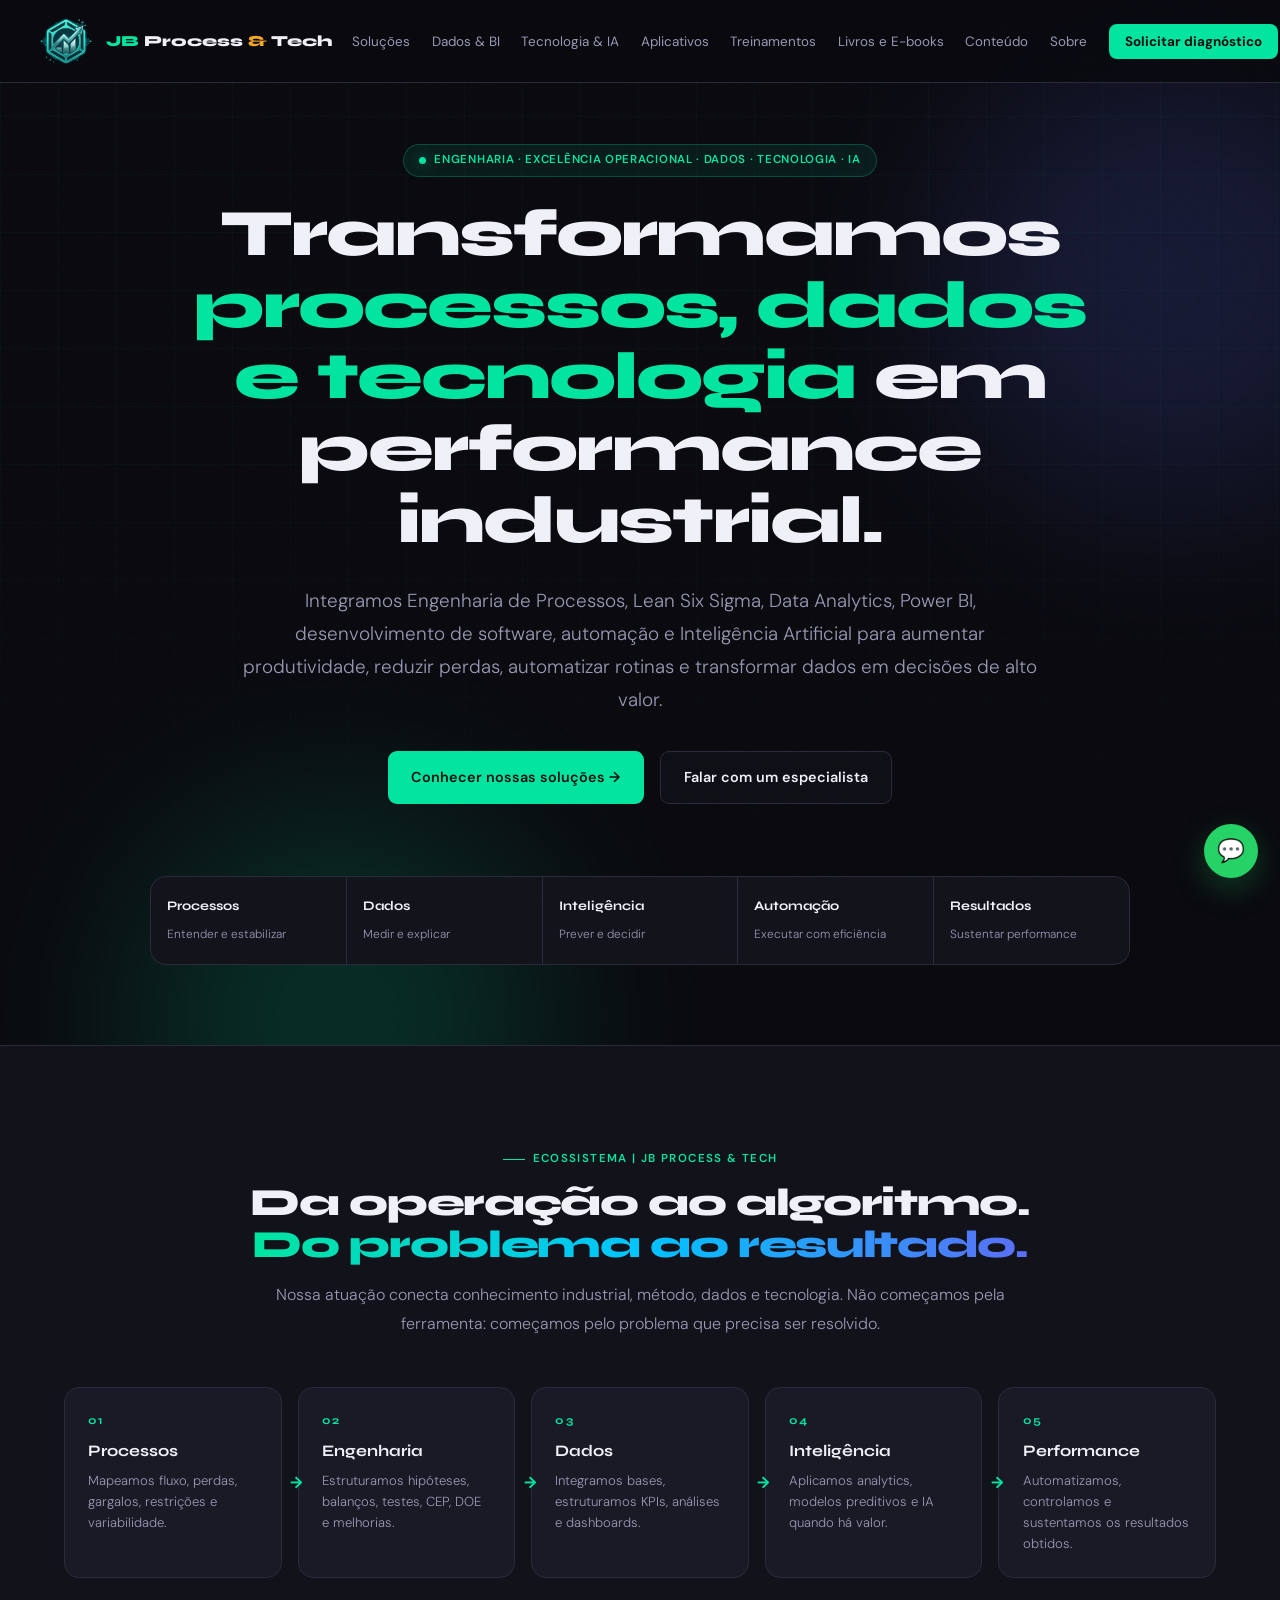
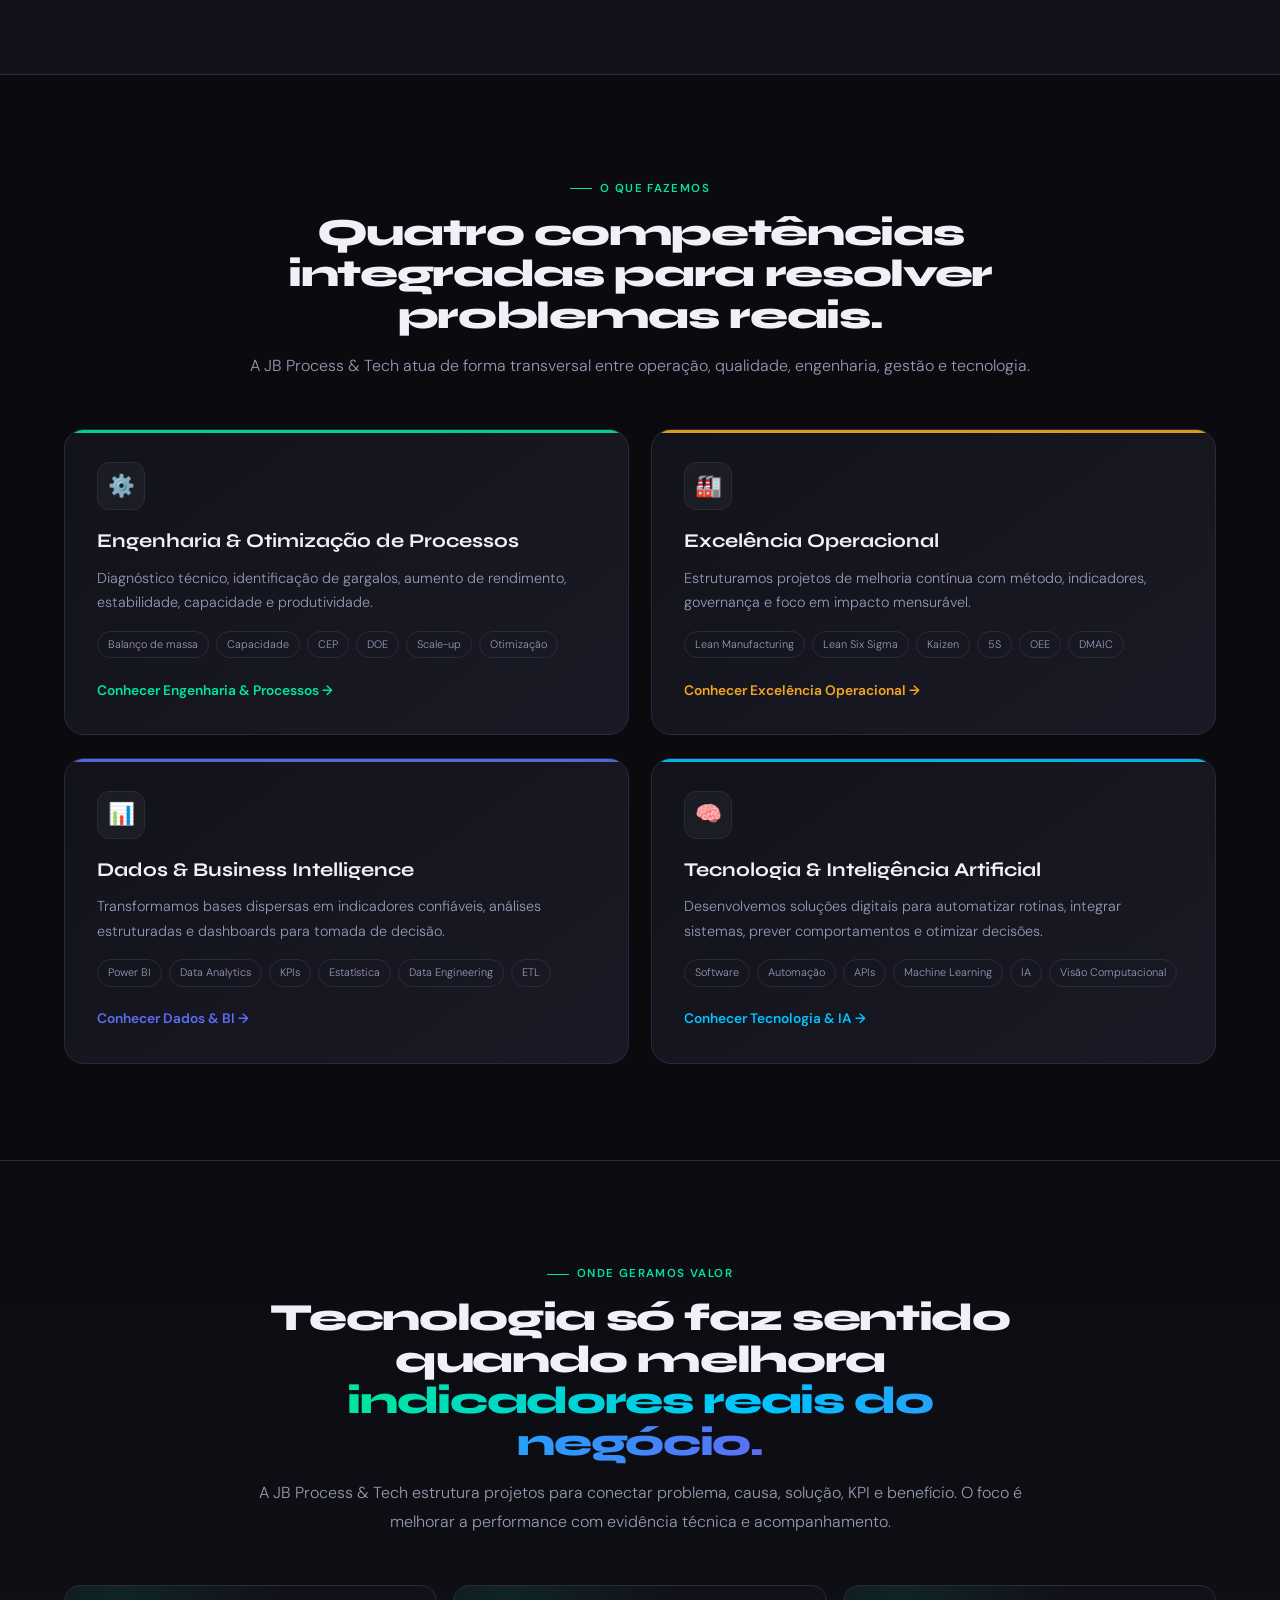
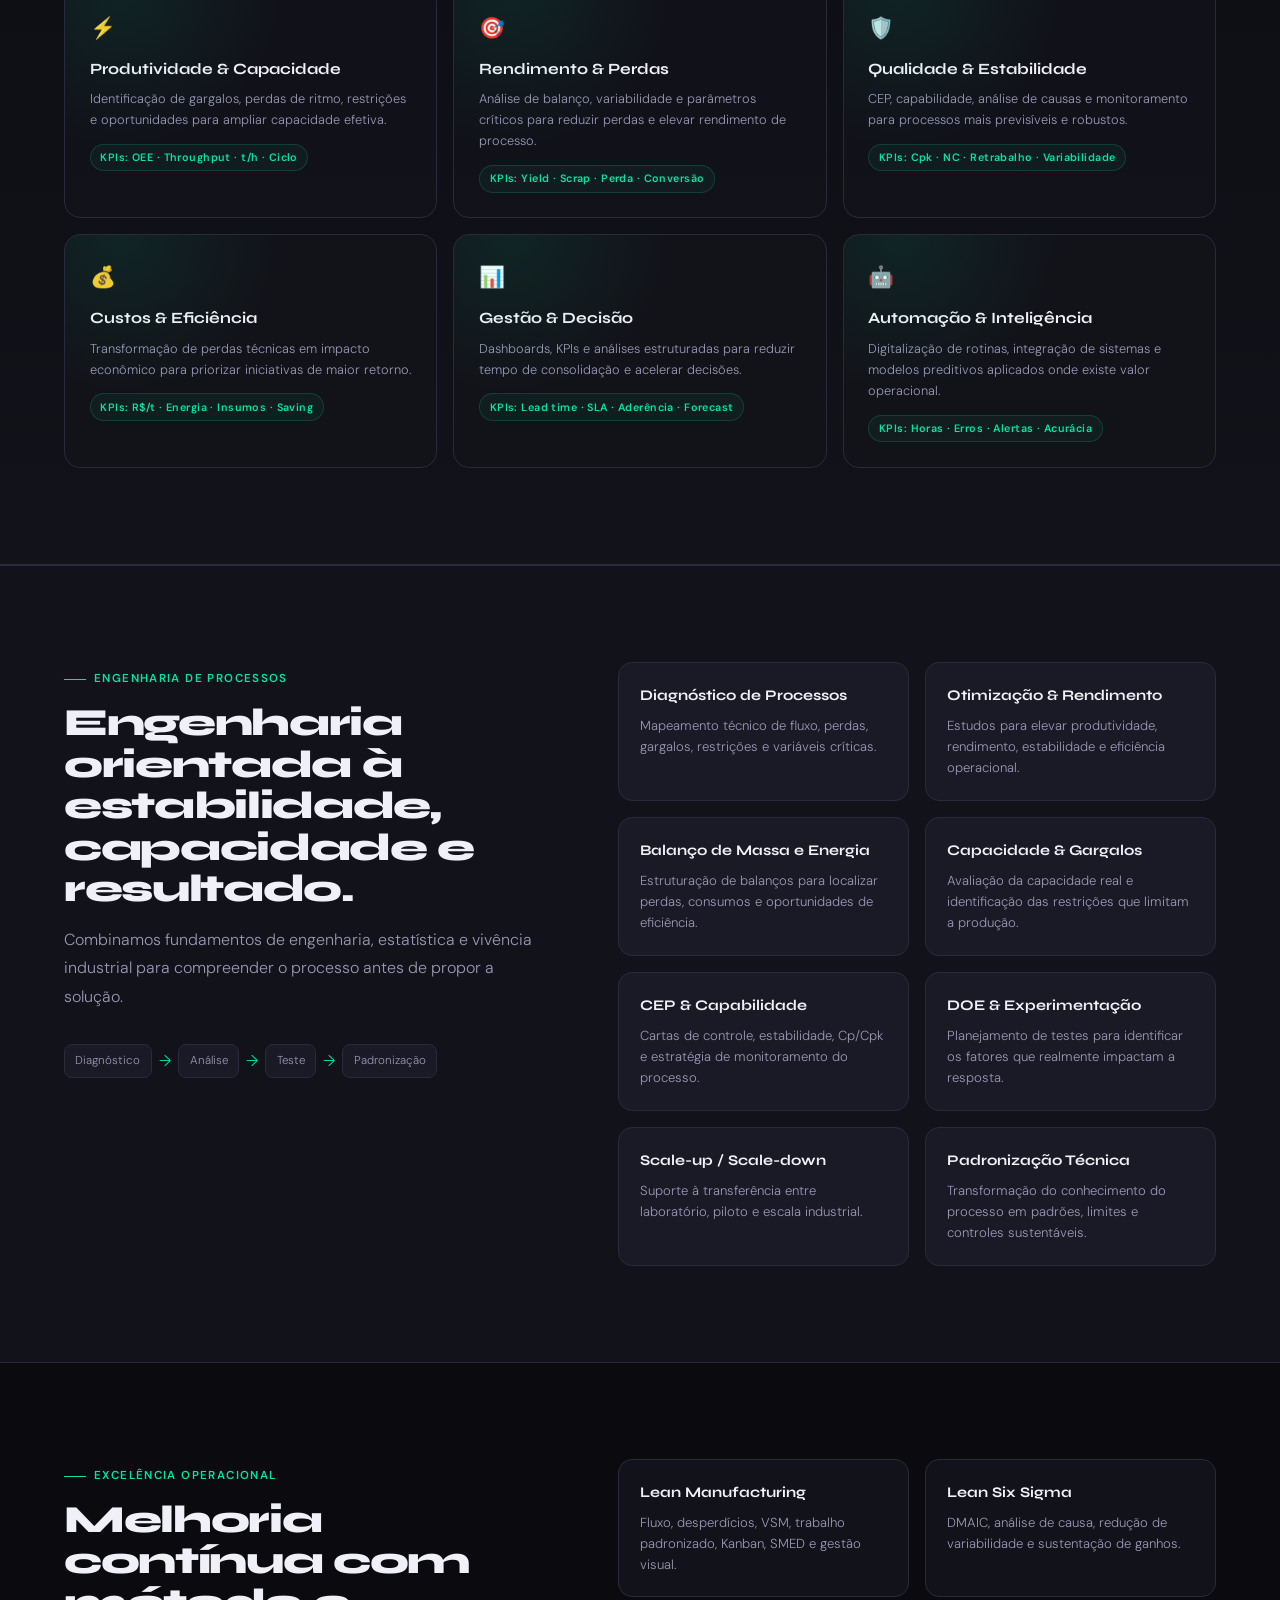
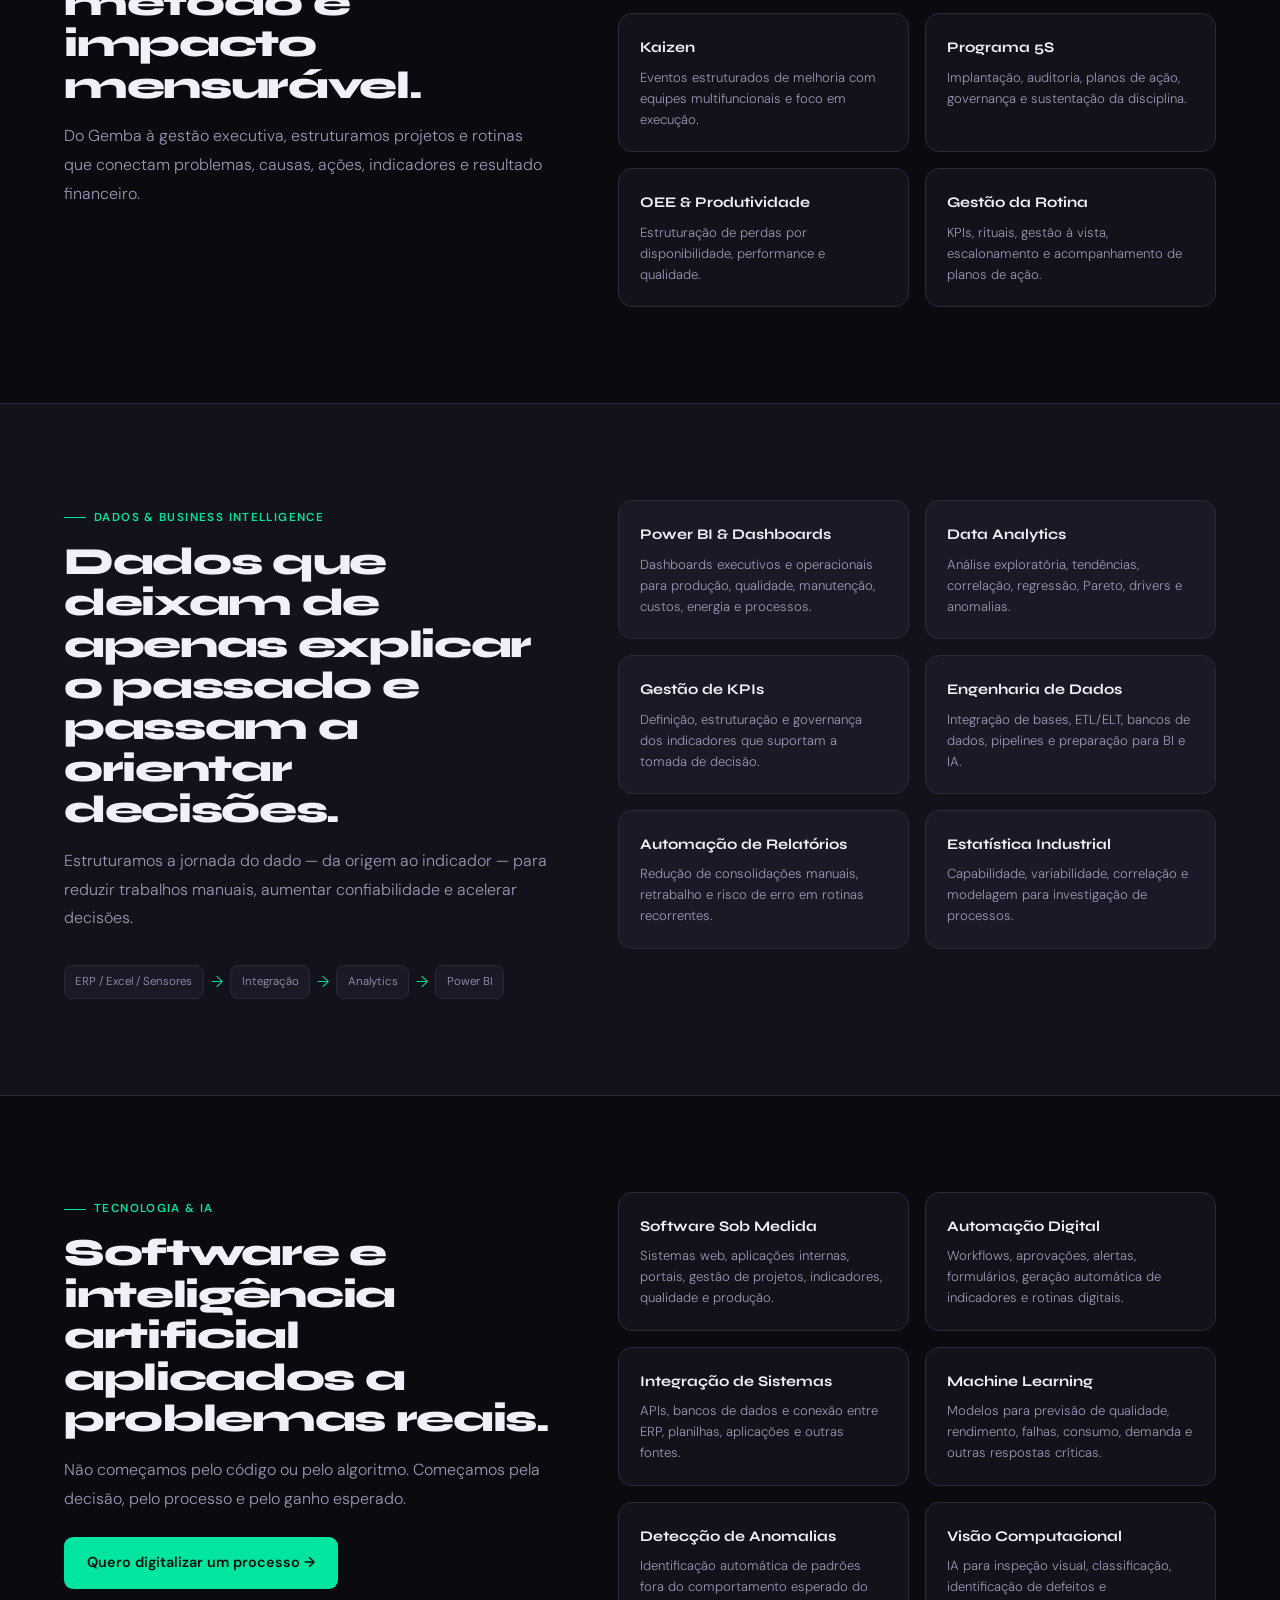
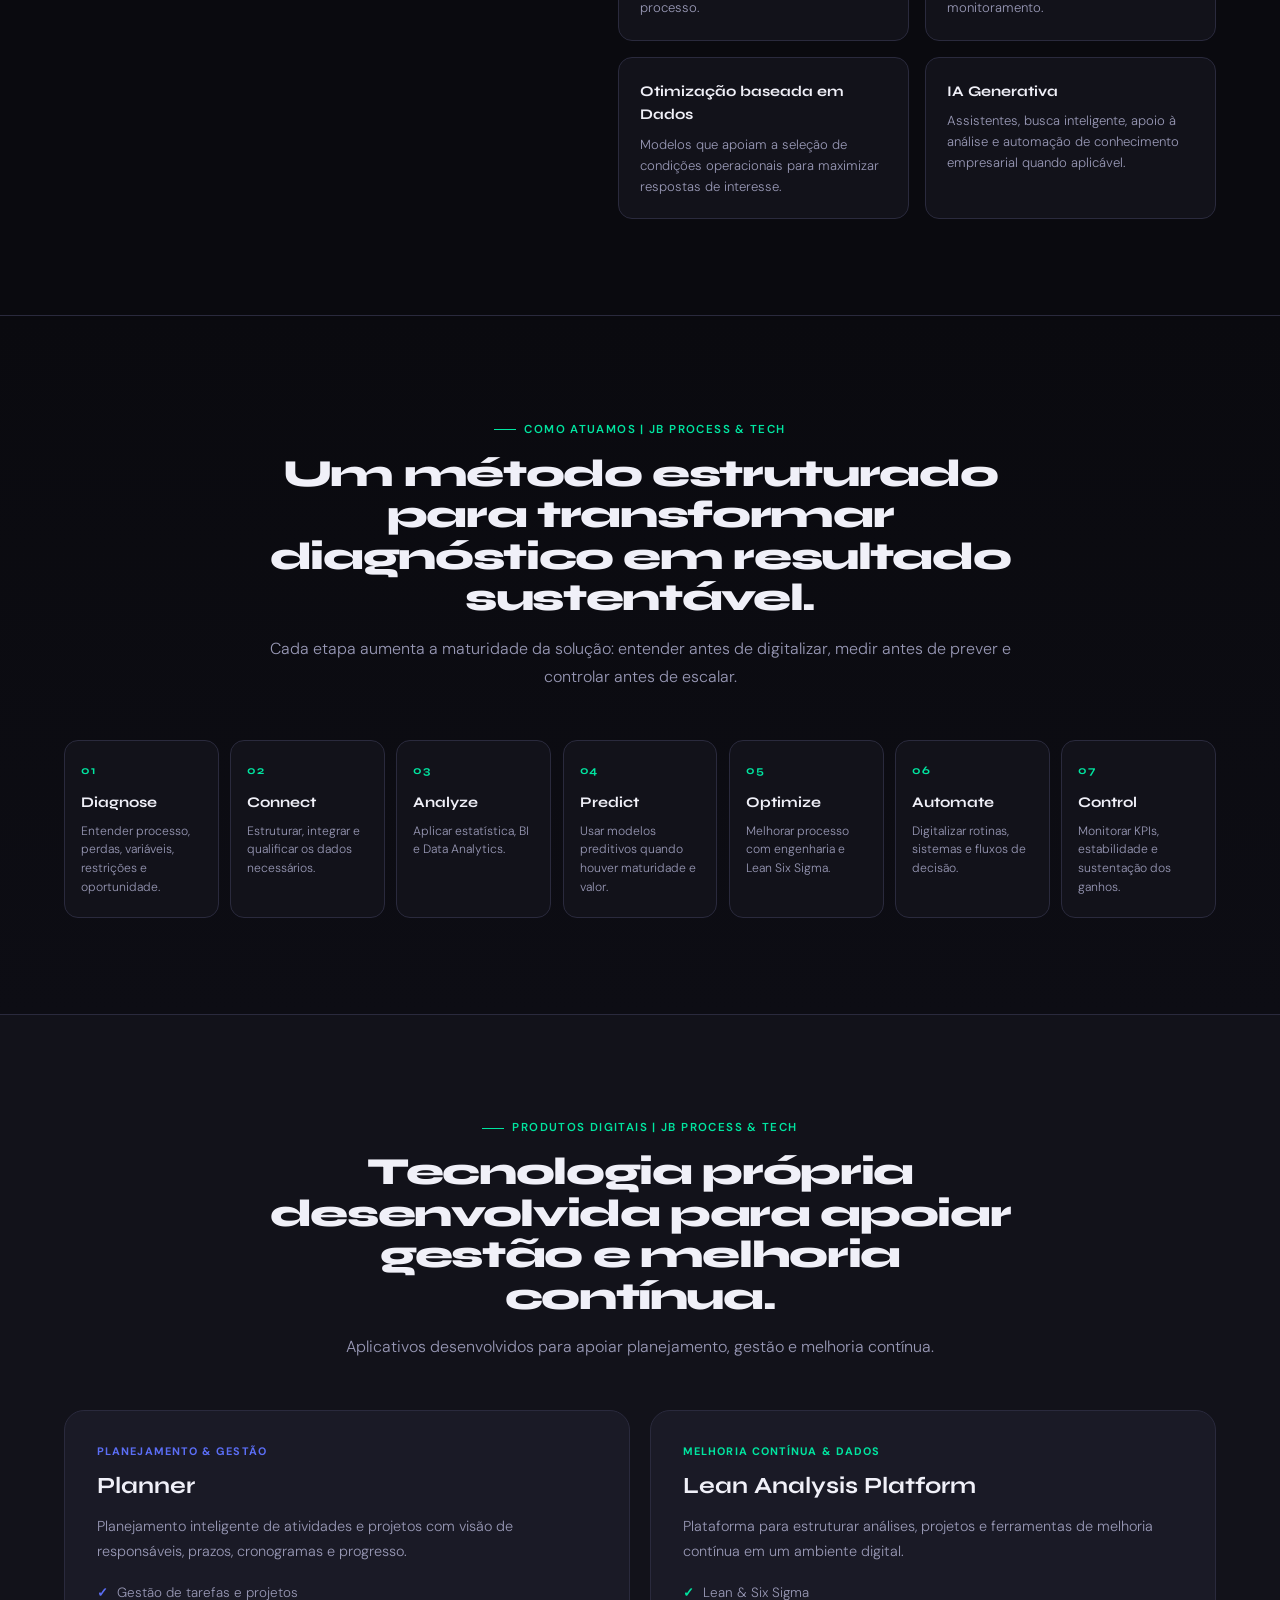
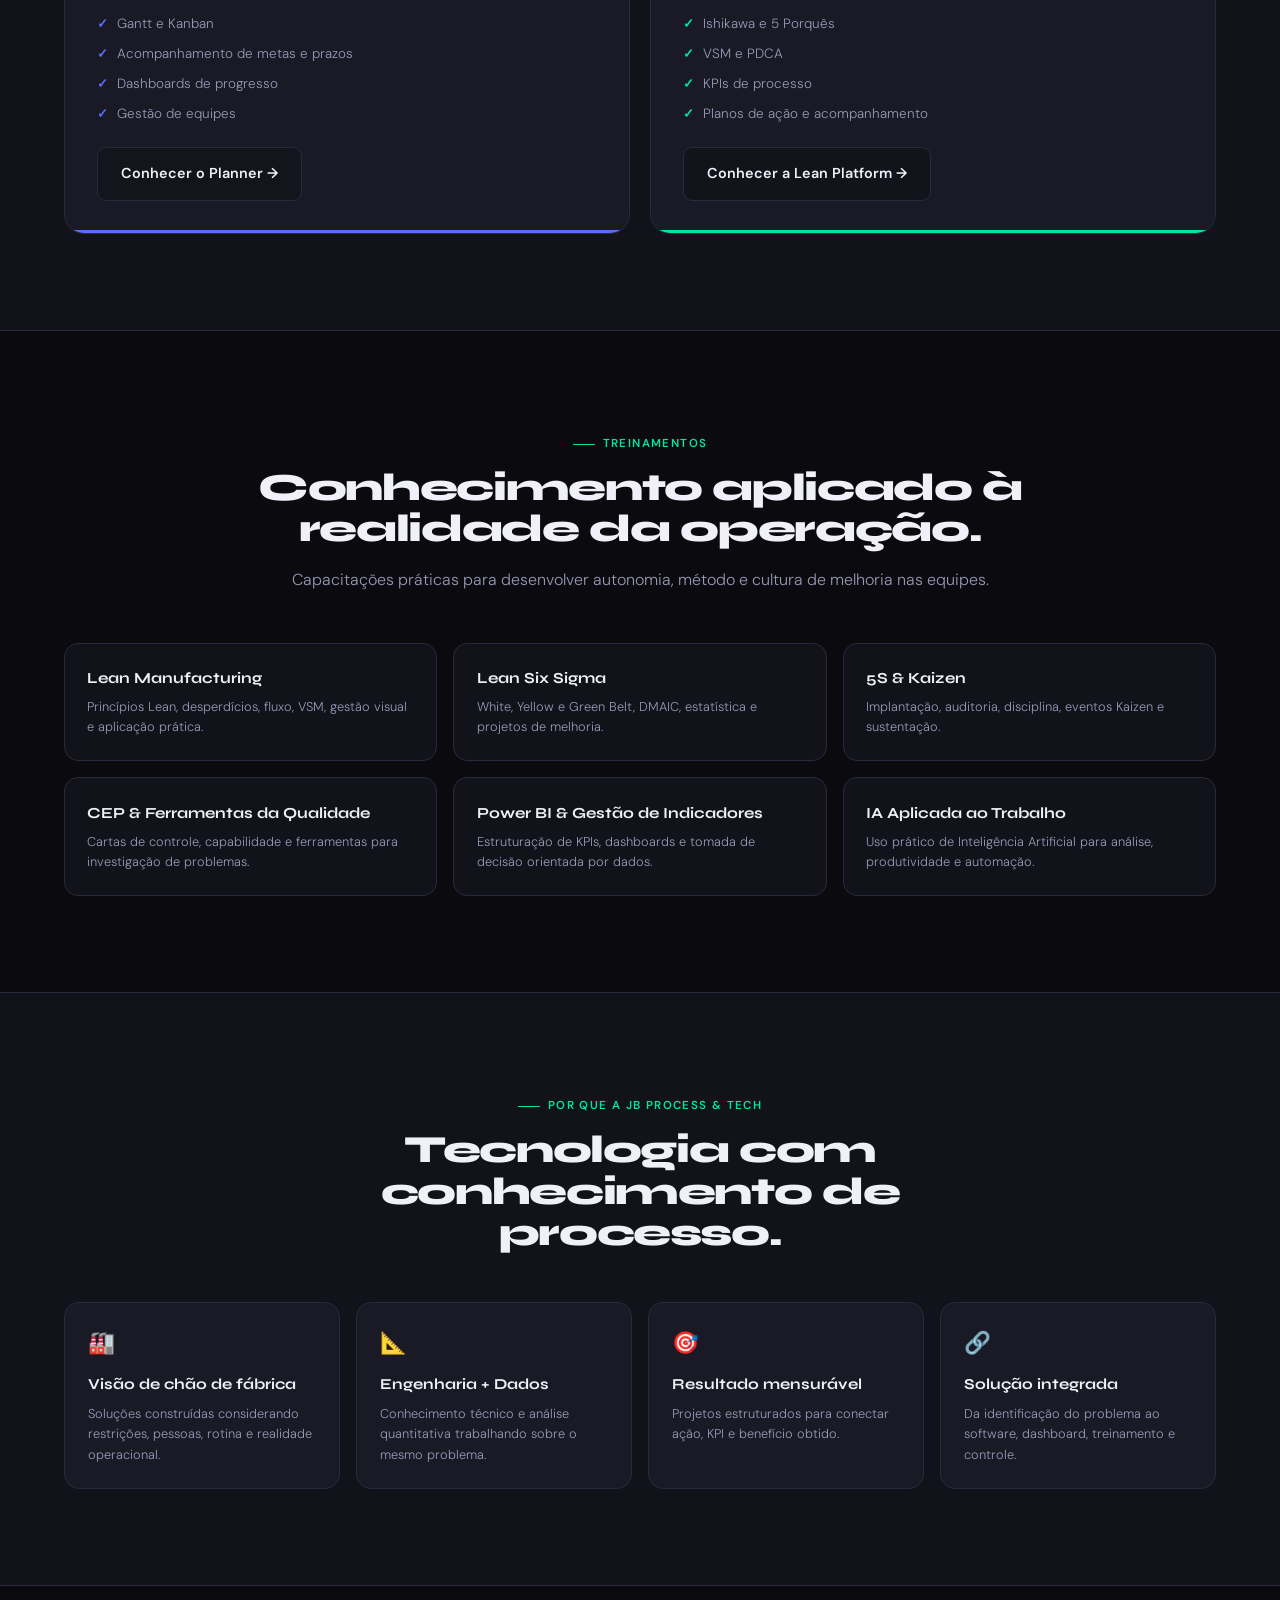
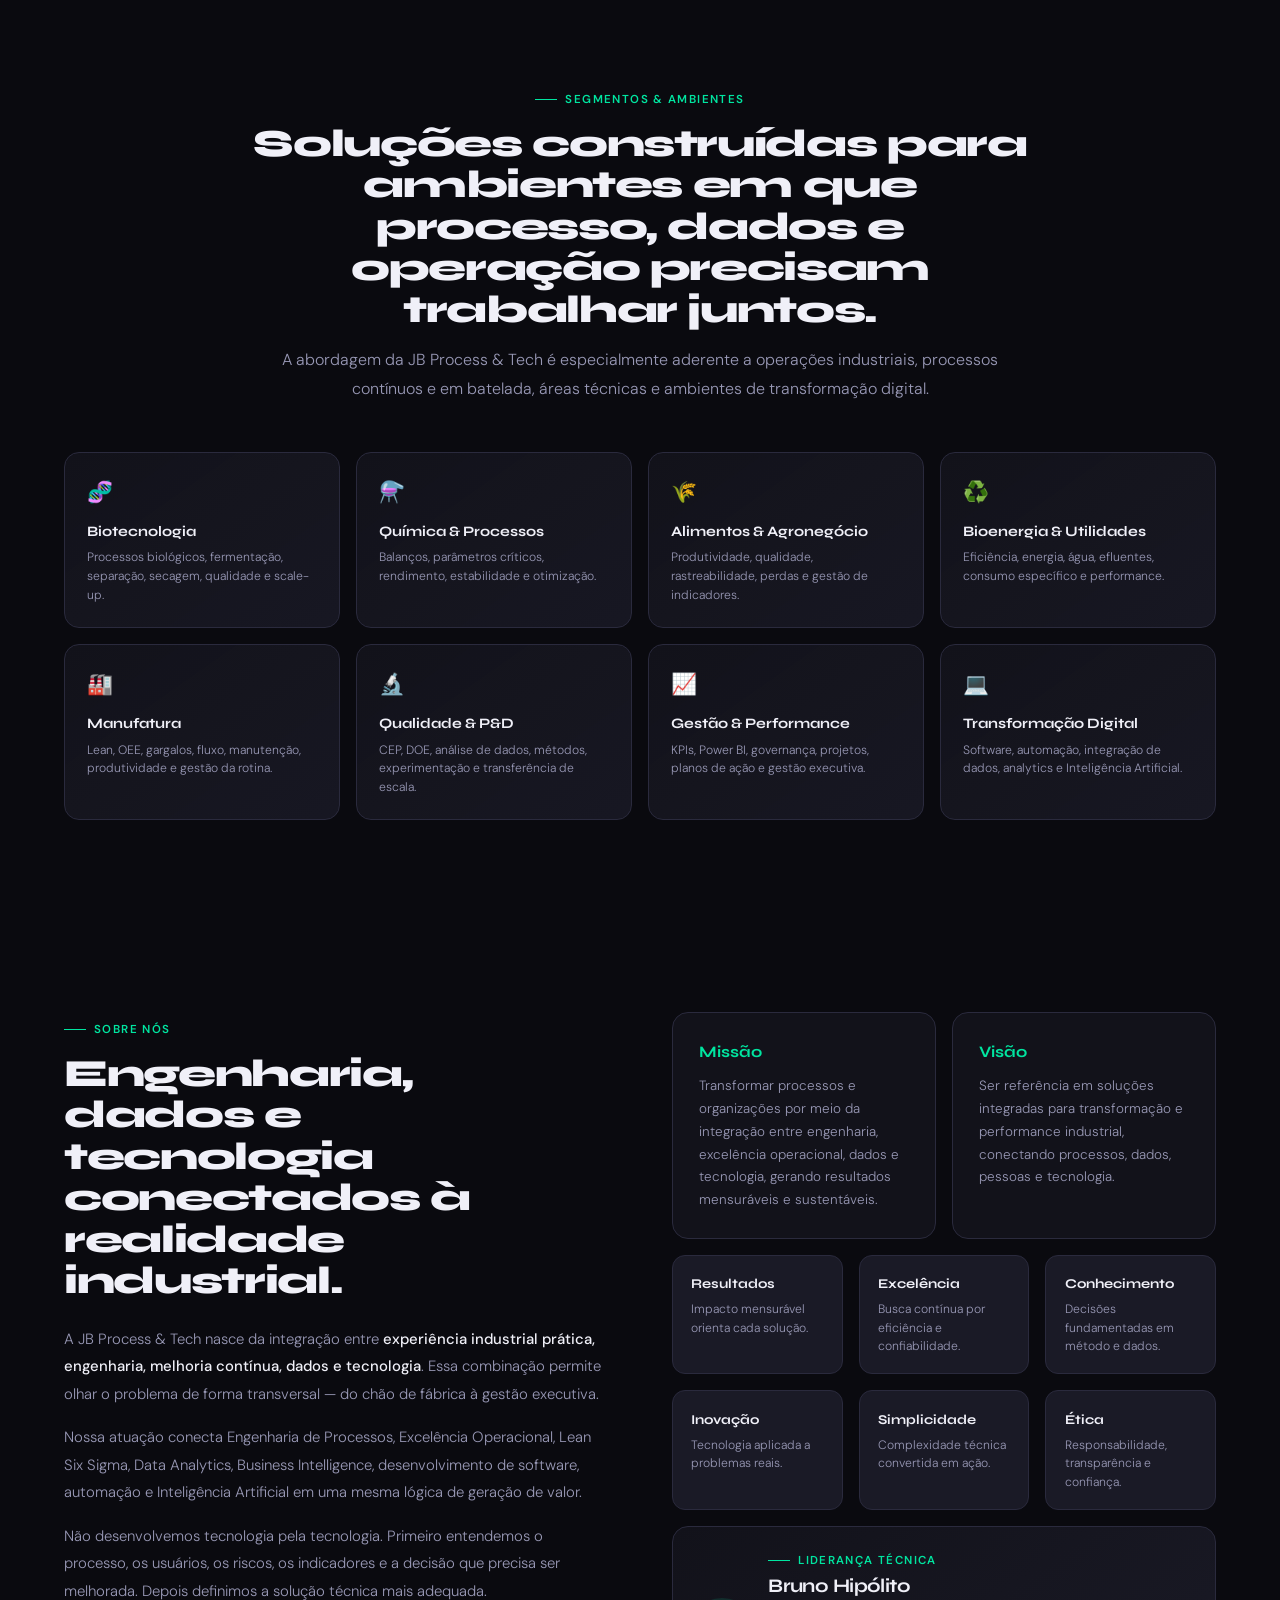
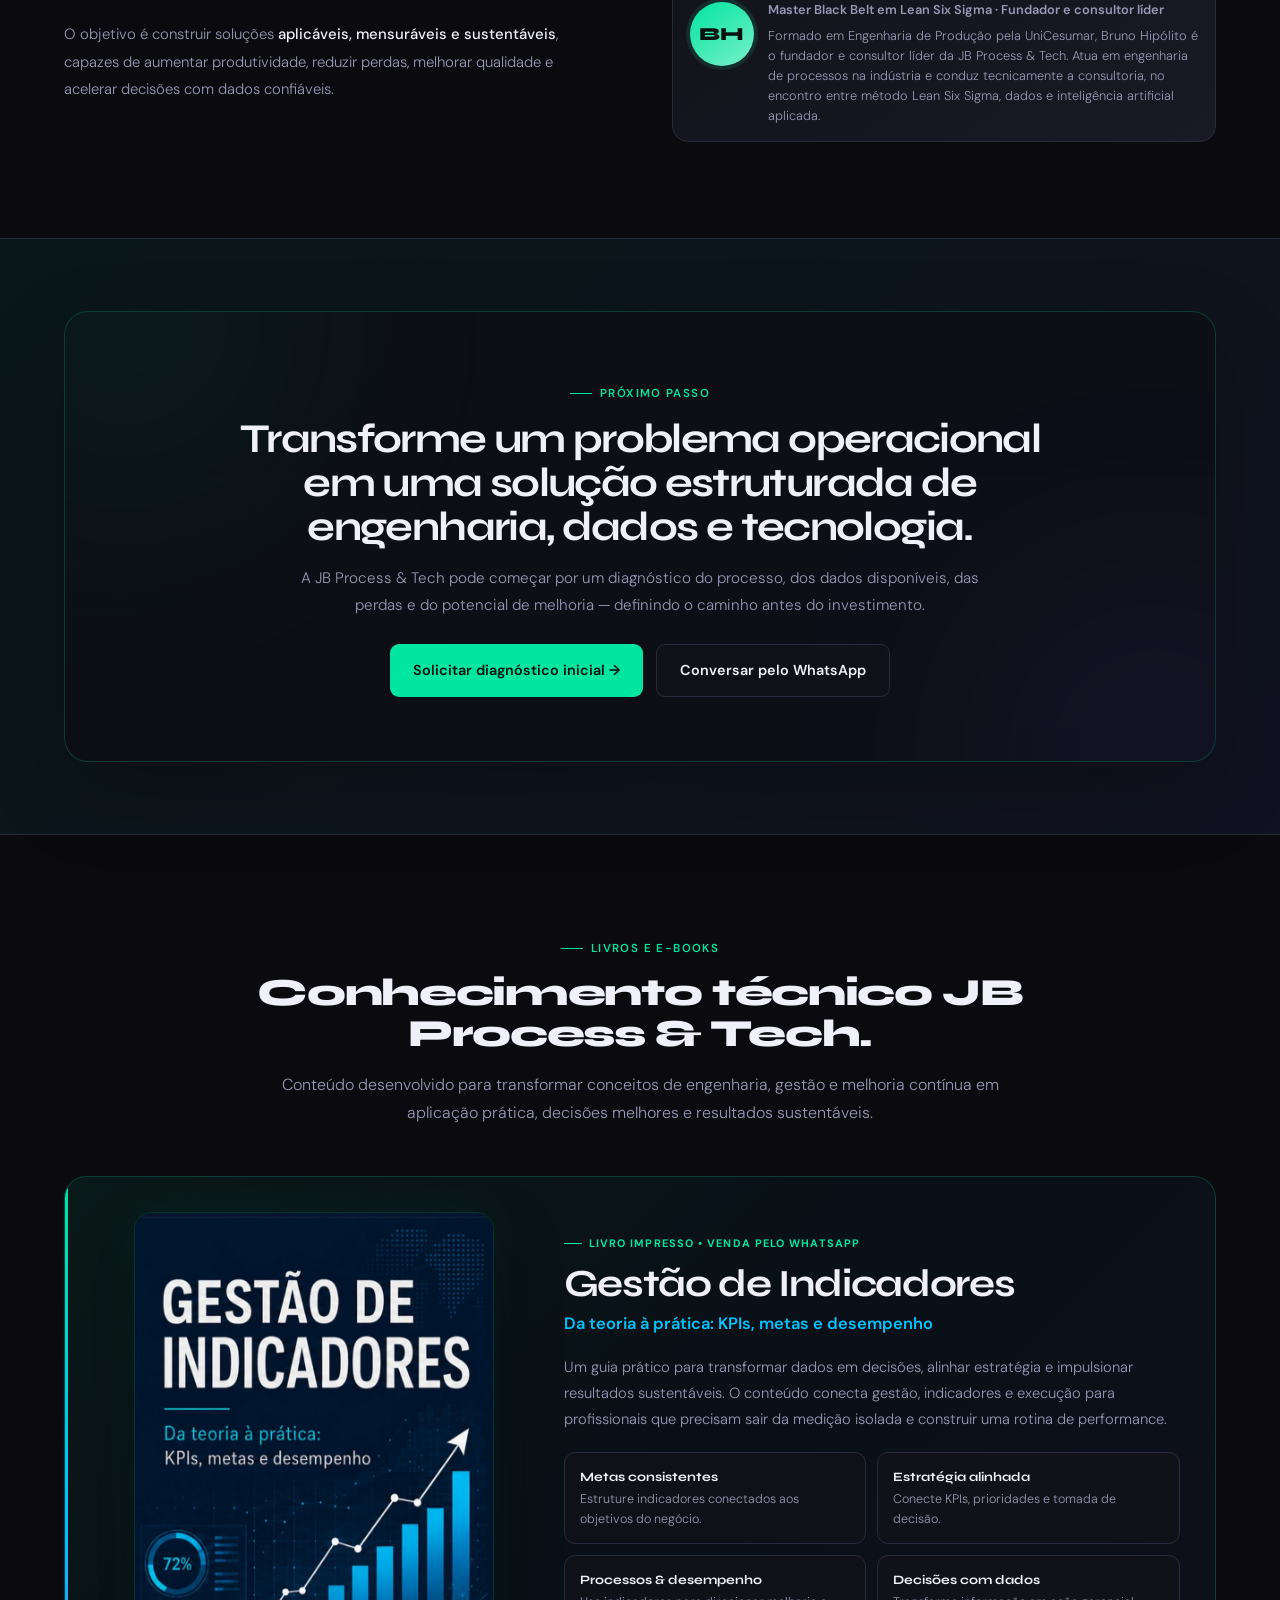
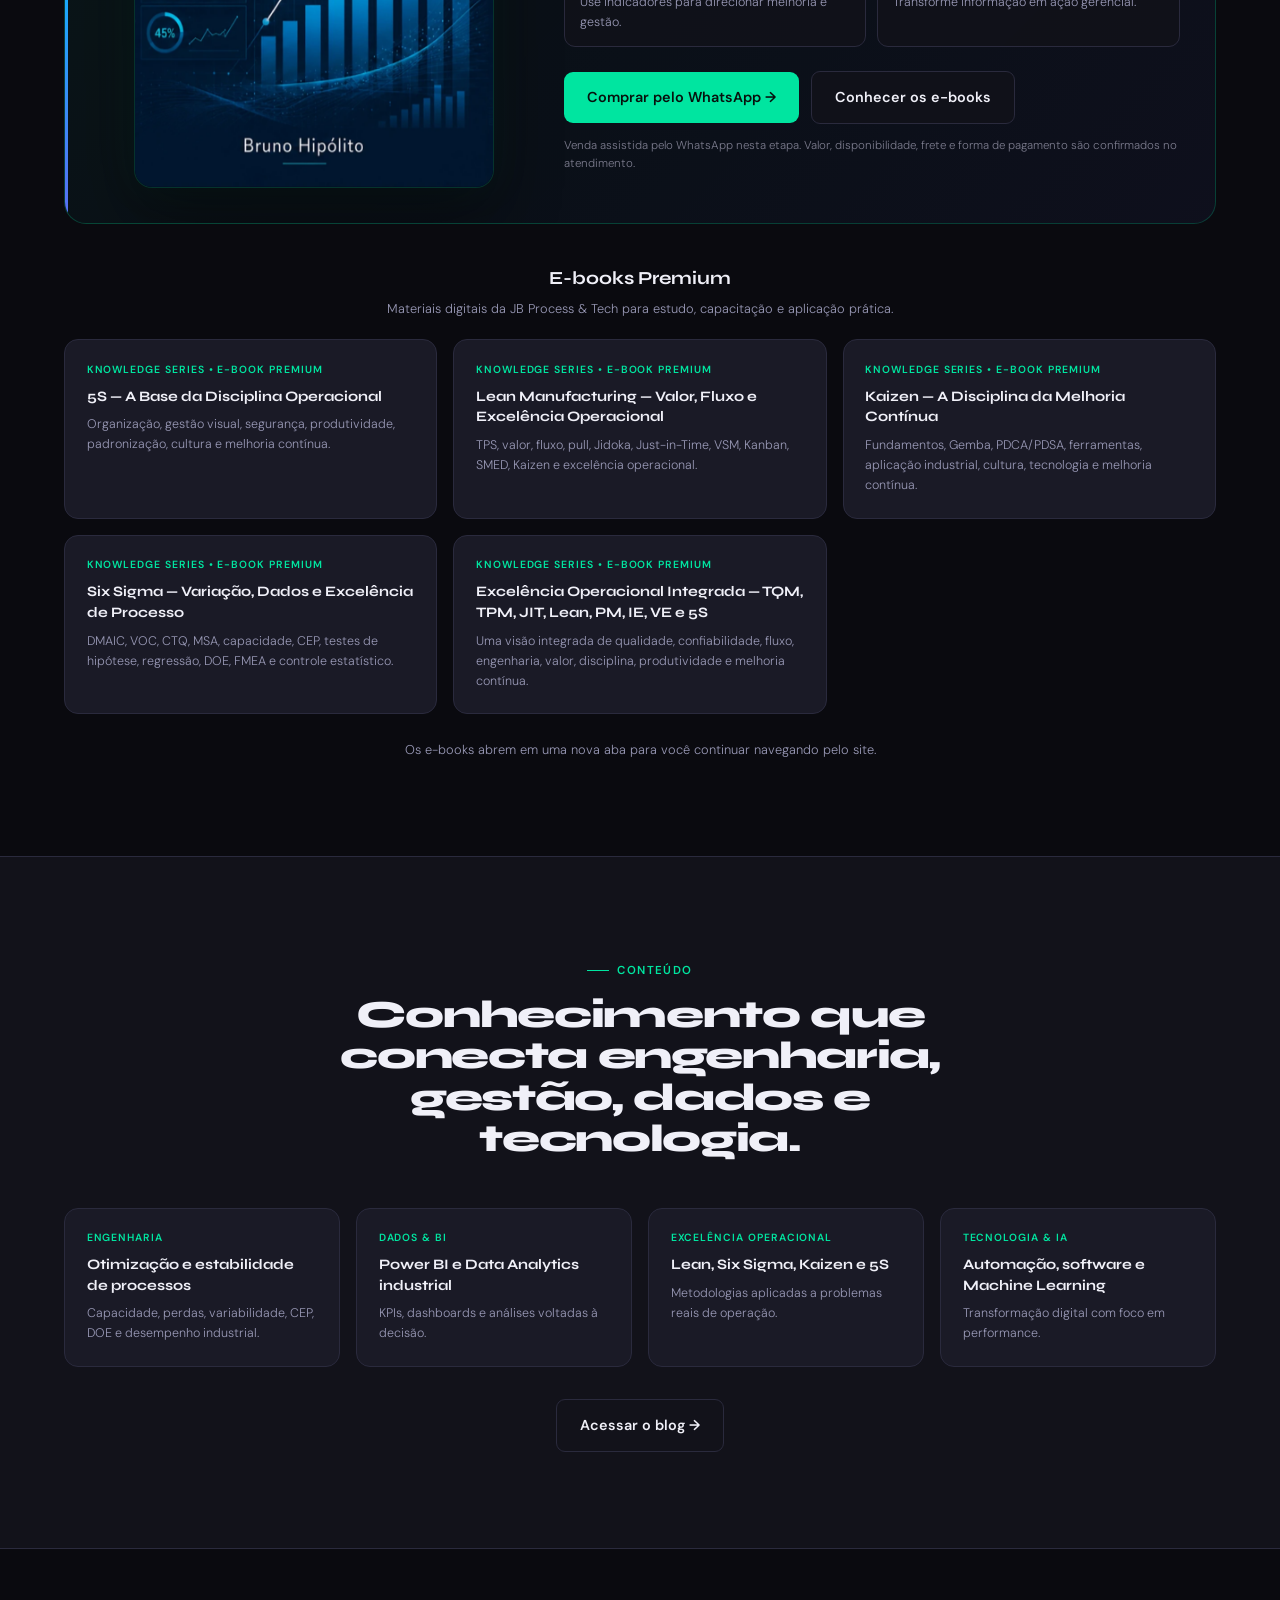
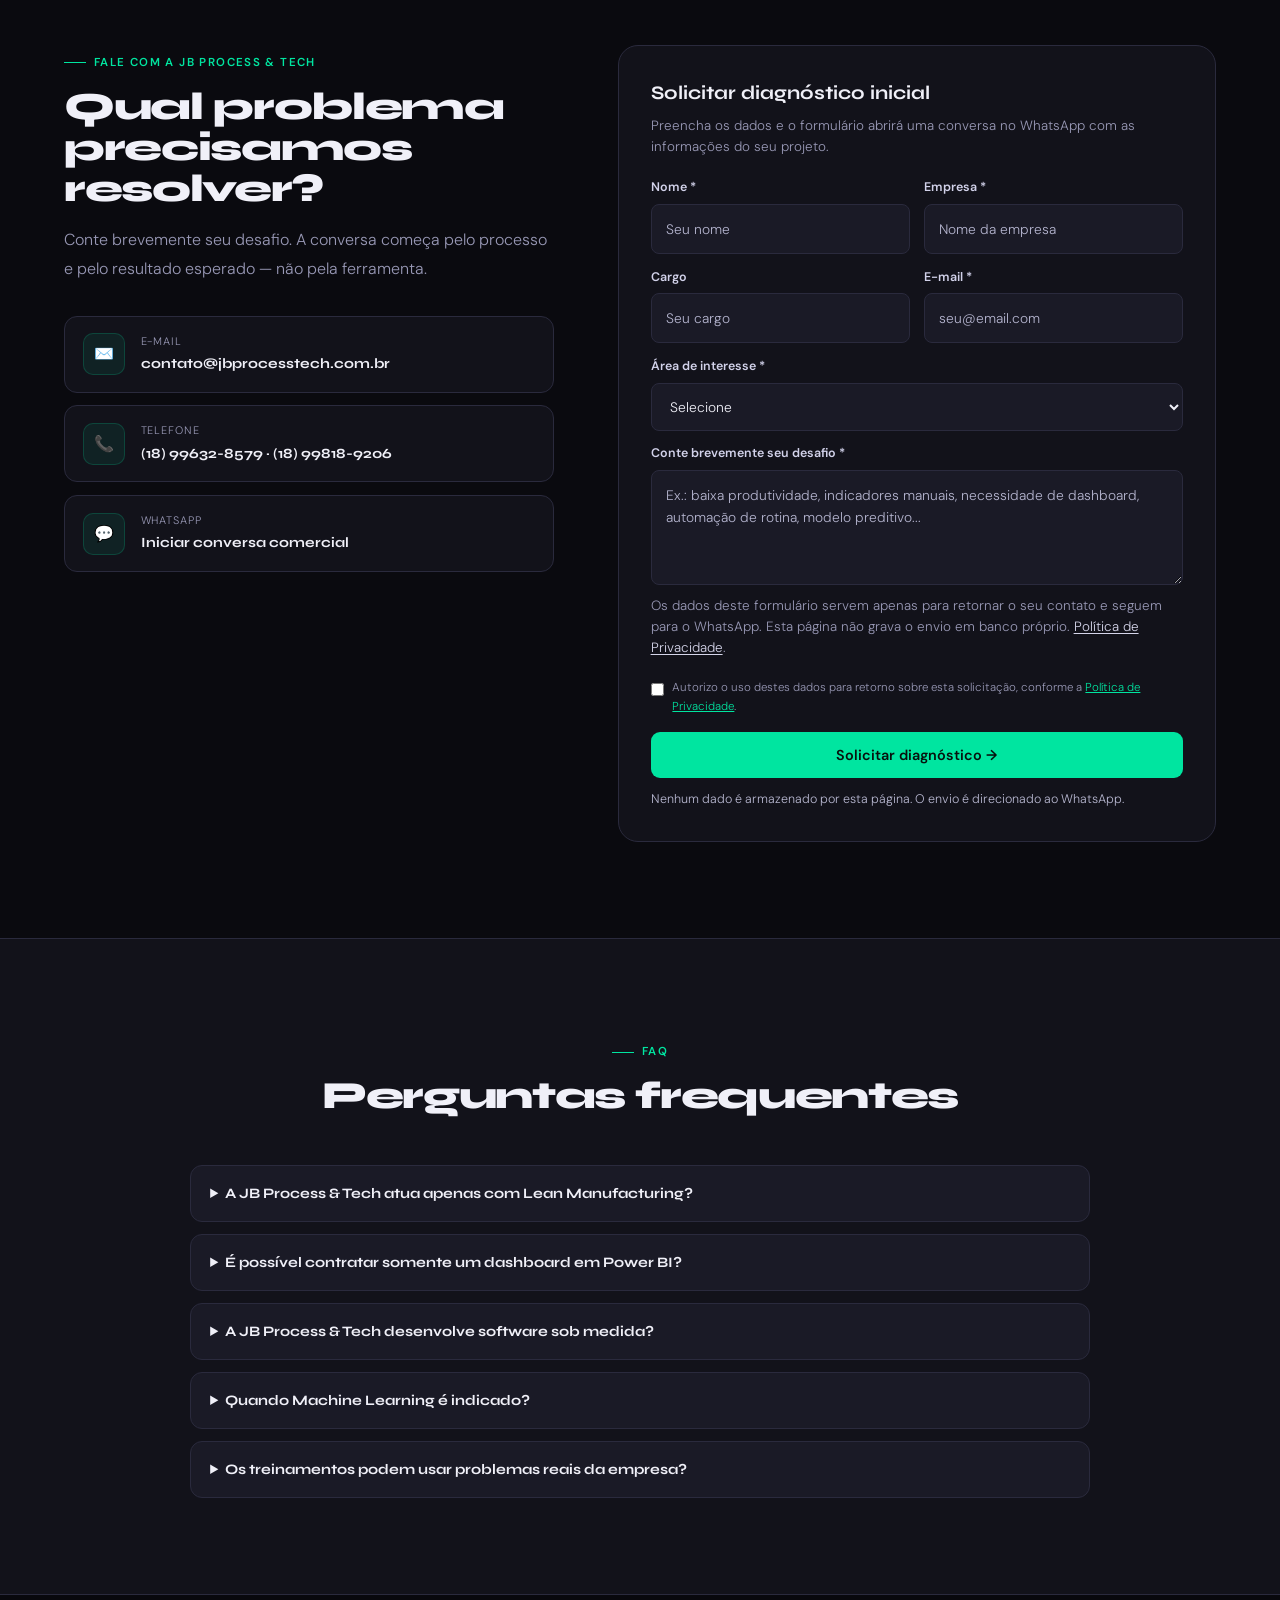
==== commit 7415703d: "Move o card do fundador para dentro da seção Sobre. O card fica na coluna da direita, abaixo dos qua" ====
--- a/index.html
+++ b/index.html
@@ -357,12 +357,12 @@
 .whatsapp-float{position:fixed;right:22px;bottom:22px;z-index:900;width:54px;height:54px;border-radius:50%;display:grid;place-items:center;background:#25d366;color:#fff;text-decoration:none;font-size:1.4rem;box-shadow:0 10px 32px rgba(37,211,102,.25);transition:opacity .2s,transform .2s,visibility .2s}
 .whatsapp-float:hover{transform:translateY(-3px) scale(1.03)}
 .whatsapp-float.is-hidden{opacity:0;visibility:hidden;pointer-events:none;transform:none}
-.founder{padding-top:2.5rem;padding-bottom:2.5rem}
-.founder-card{display:grid;grid-template-columns:auto 1fr;gap:1.5rem;align-items:center;background:linear-gradient(145deg,var(--surface),var(--surface2));border:1px solid var(--border);border-radius:20px;padding:clamp(1.2rem,3vw,2rem)}
-.founder-avatar{width:92px;height:92px;border-radius:50%;display:grid;place-items:center;font-family:'Syne',sans-serif;font-weight:800;font-size:1.65rem;letter-spacing:.04em;color:#07110d;background:linear-gradient(145deg,var(--accent1),#7af0c8);box-shadow:0 0 0 6px rgba(0,229,160,.12)}
-.founder-card h2{font-family:'Syne',sans-serif;font-size:clamp(1.45rem,2.5vw,2rem);letter-spacing:-.03em;line-height:1.1}
-.founder-role{color:var(--accent1);font-weight:600;font-size:.9rem;margin:.4rem 0 .75rem}
-.founder-card p{color:var(--muted);font-size:.92rem;line-height:1.75}
+.founder-card{display:grid;grid-template-columns:auto 1fr;gap:.9rem;align-items:center;background:linear-gradient(145deg,var(--surface),var(--surface2));border:1px solid var(--border);border-radius:16px;padding:1rem 1.05rem;margin-top:1rem}
+.founder-avatar{width:64px;height:64px;border-radius:50%;display:grid;place-items:center;font-family:'Syne',sans-serif;font-weight:800;font-size:1.15rem;letter-spacing:.04em;color:#07110d;background:linear-gradient(145deg,var(--accent1),#7af0c8);box-shadow:0 0 0 4px rgba(0,229,160,.12);flex-shrink:0}
+.founder-card .eyebrow{margin-bottom:.3rem}
+.founder-card h2{font-family:'Syne',sans-serif;font-size:1.2rem;letter-spacing:-.03em;line-height:1.15}
+.founder-role{color:var(--accent1);font-weight:600;font-size:.78rem;margin:.2rem 0 .4rem;line-height:1.4}
+.founder-card p{color:var(--muted);font-size:.8rem;line-height:1.55}
 .phases{display:grid;grid-template-columns:repeat(3,1fr);gap:1rem;margin-bottom:1.2rem}
 .phase{background:var(--surface);border:1px solid var(--border);border-radius:16px;padding:1.3rem 1.15rem}
 .phase .n{font-family:'Syne',sans-serif;color:var(--accent1);font-size:.72rem;font-weight:700;letter-spacing:.08em}
@@ -717,21 +717,6 @@
   </div>
 </section>
 
-<section class="founder" id="fundador" aria-labelledby="fundador-titulo">
-  <div class="container">
-    <!-- TODO: substituir por foto do fundador -->
-    <article class="founder-card">
-      <div class="founder-avatar" aria-hidden="true">BH</div>
-      <div>
-        <div class="eyebrow">Liderança técnica</div>
-        <h2 id="fundador-titulo">Bruno Hipólito</h2>
-        <p class="founder-role">Master Black Belt em Lean Six Sigma · Fundador e consultor líder</p>
-        <p>Formado em Engenharia de Produção pela UniCesumar, Bruno Hipólito é o fundador e consultor líder da JB Process &amp; Tech. Atua em engenharia de processos na indústria e conduz tecnicamente a consultoria, no encontro entre método Lean Six Sigma, dados e inteligência artificial aplicada.</p>
-      </div>
-    </article>
-  </div>
-</section>
-
 <section id="sobre">
   <div class="container">
     <div class="about-grid">
@@ -741,7 +726,6 @@
         <div class="about-copy" style="margin-top:1.5rem">
           <p>A JB Process &amp; Tech nasce da integração entre <strong>experiência industrial prática, engenharia, melhoria contínua, dados e tecnologia</strong>. Essa combinação permite olhar o problema de forma transversal — do chão de fábrica à gestão executiva.</p>
           <p>Nossa atuação conecta Engenharia de Processos, Excelência Operacional, Lean Six Sigma, Data Analytics, Business Intelligence, desenvolvimento de software, automação e Inteligência Artificial em uma mesma lógica de geração de valor.</p>
-          <p><strong>Bruno Hipólito</strong>, Master Black Belt em Lean Six Sigma e formado em Engenharia de Produção pela UniCesumar, é o fundador e consultor líder da JB Process &amp; Tech. Atua em engenharia de processos na indústria.</p>
           <p>Não desenvolvemos tecnologia pela tecnologia. Primeiro entendemos o processo, os usuários, os riscos, os indicadores e a decisão que precisa ser melhorada. Depois definimos a solução técnica mais adequada.</p>
           <p>O objetivo é construir soluções <strong>aplicáveis, mensuráveis e sustentáveis</strong>, capazes de aumentar produtividade, reduzir perdas, melhorar qualidade e acelerar decisões com dados confiáveis.</p>
         </div>
@@ -759,6 +743,16 @@
           <div class="value"><strong>Simplicidade</strong><span>Complexidade técnica convertida em ação.</span></div>
           <div class="value"><strong>Ética</strong><span>Responsabilidade, transparência e confiança.</span></div>
         </div>
+        <!-- TODO: substituir por foto do fundador -->
+        <article class="founder-card" id="fundador" aria-labelledby="fundador-titulo">
+          <div class="founder-avatar" aria-hidden="true">BH</div>
+          <div>
+            <div class="eyebrow">Liderança técnica</div>
+            <h2 id="fundador-titulo">Bruno Hipólito</h2>
+            <p class="founder-role">Master Black Belt em Lean Six Sigma · Fundador e consultor líder</p>
+            <p>Formado em Engenharia de Produção pela UniCesumar, Bruno Hipólito é o fundador e consultor líder da JB Process &amp; Tech. Atua em engenharia de processos na indústria e conduz tecnicamente a consultoria, no encontro entre método Lean Six Sigma, dados e inteligência artificial aplicada.</p>
+          </div>
+        </article>
       </div>
     </div>
   </div>
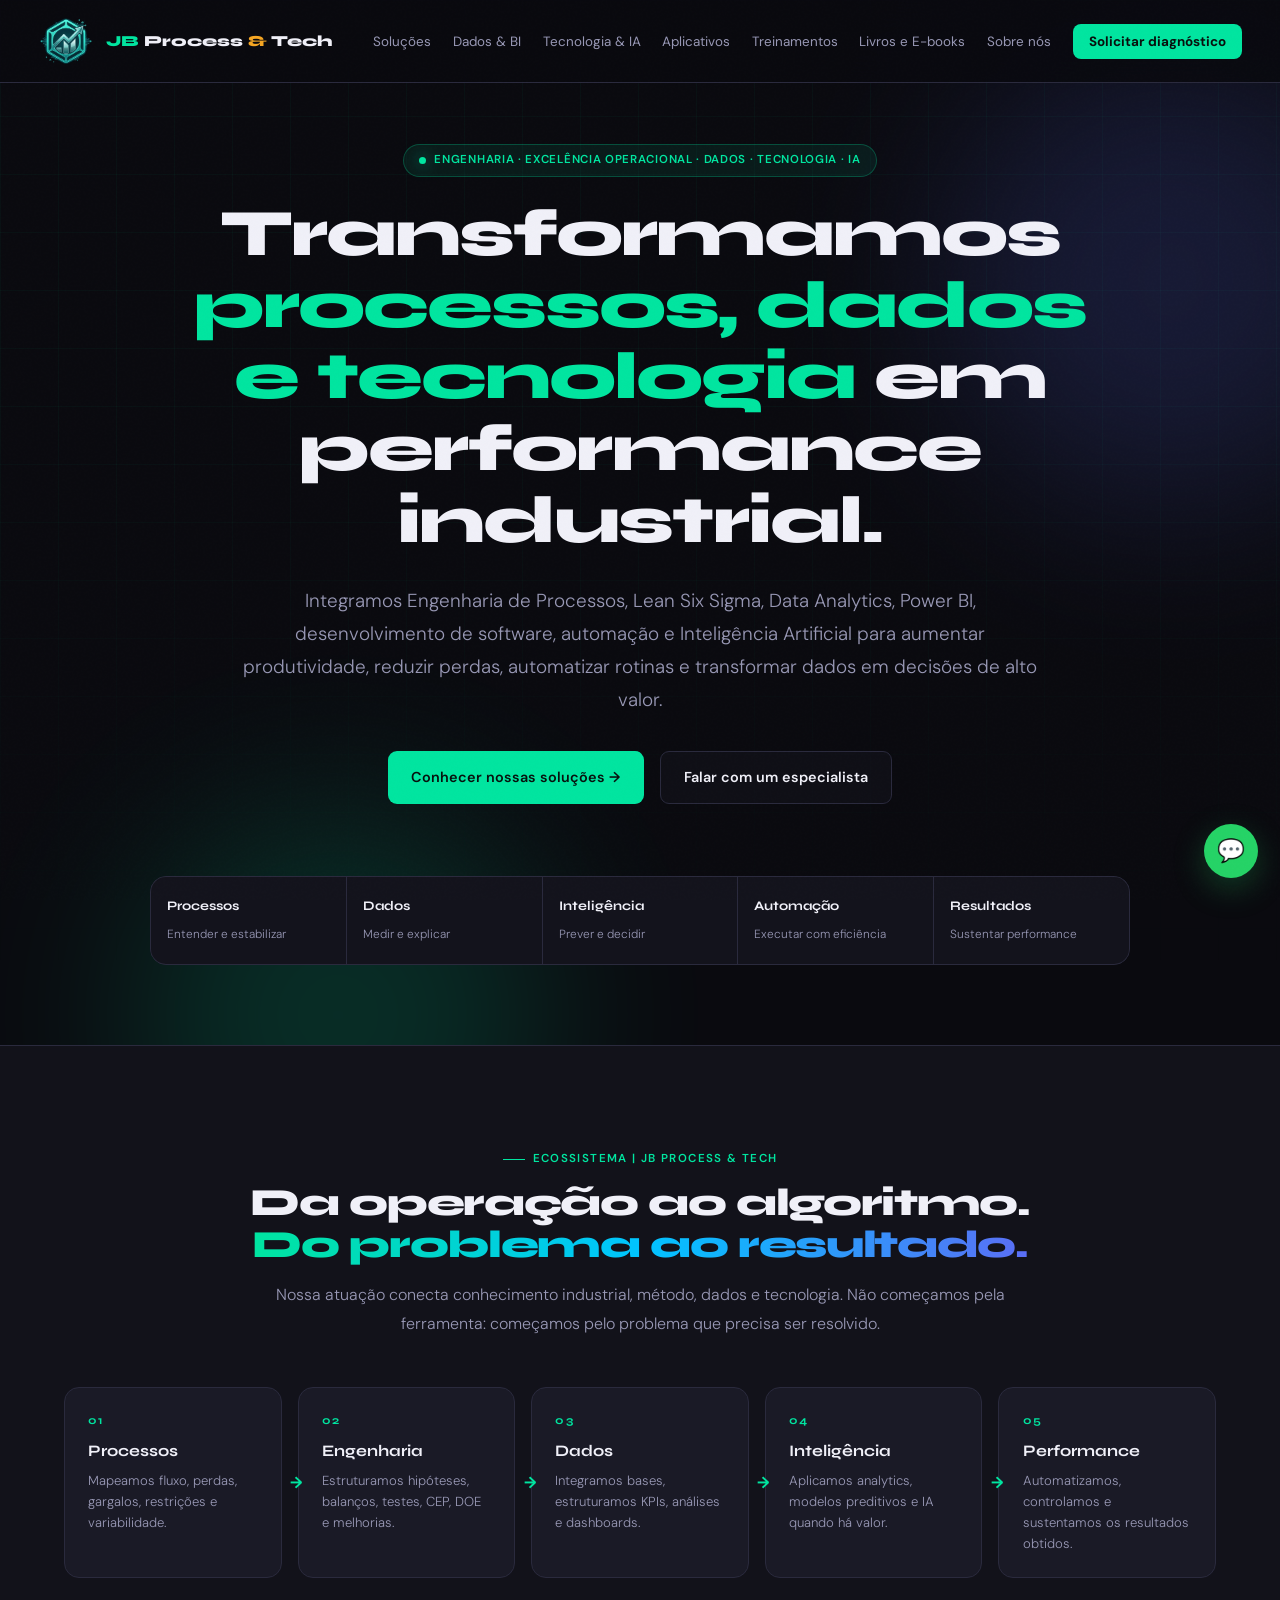
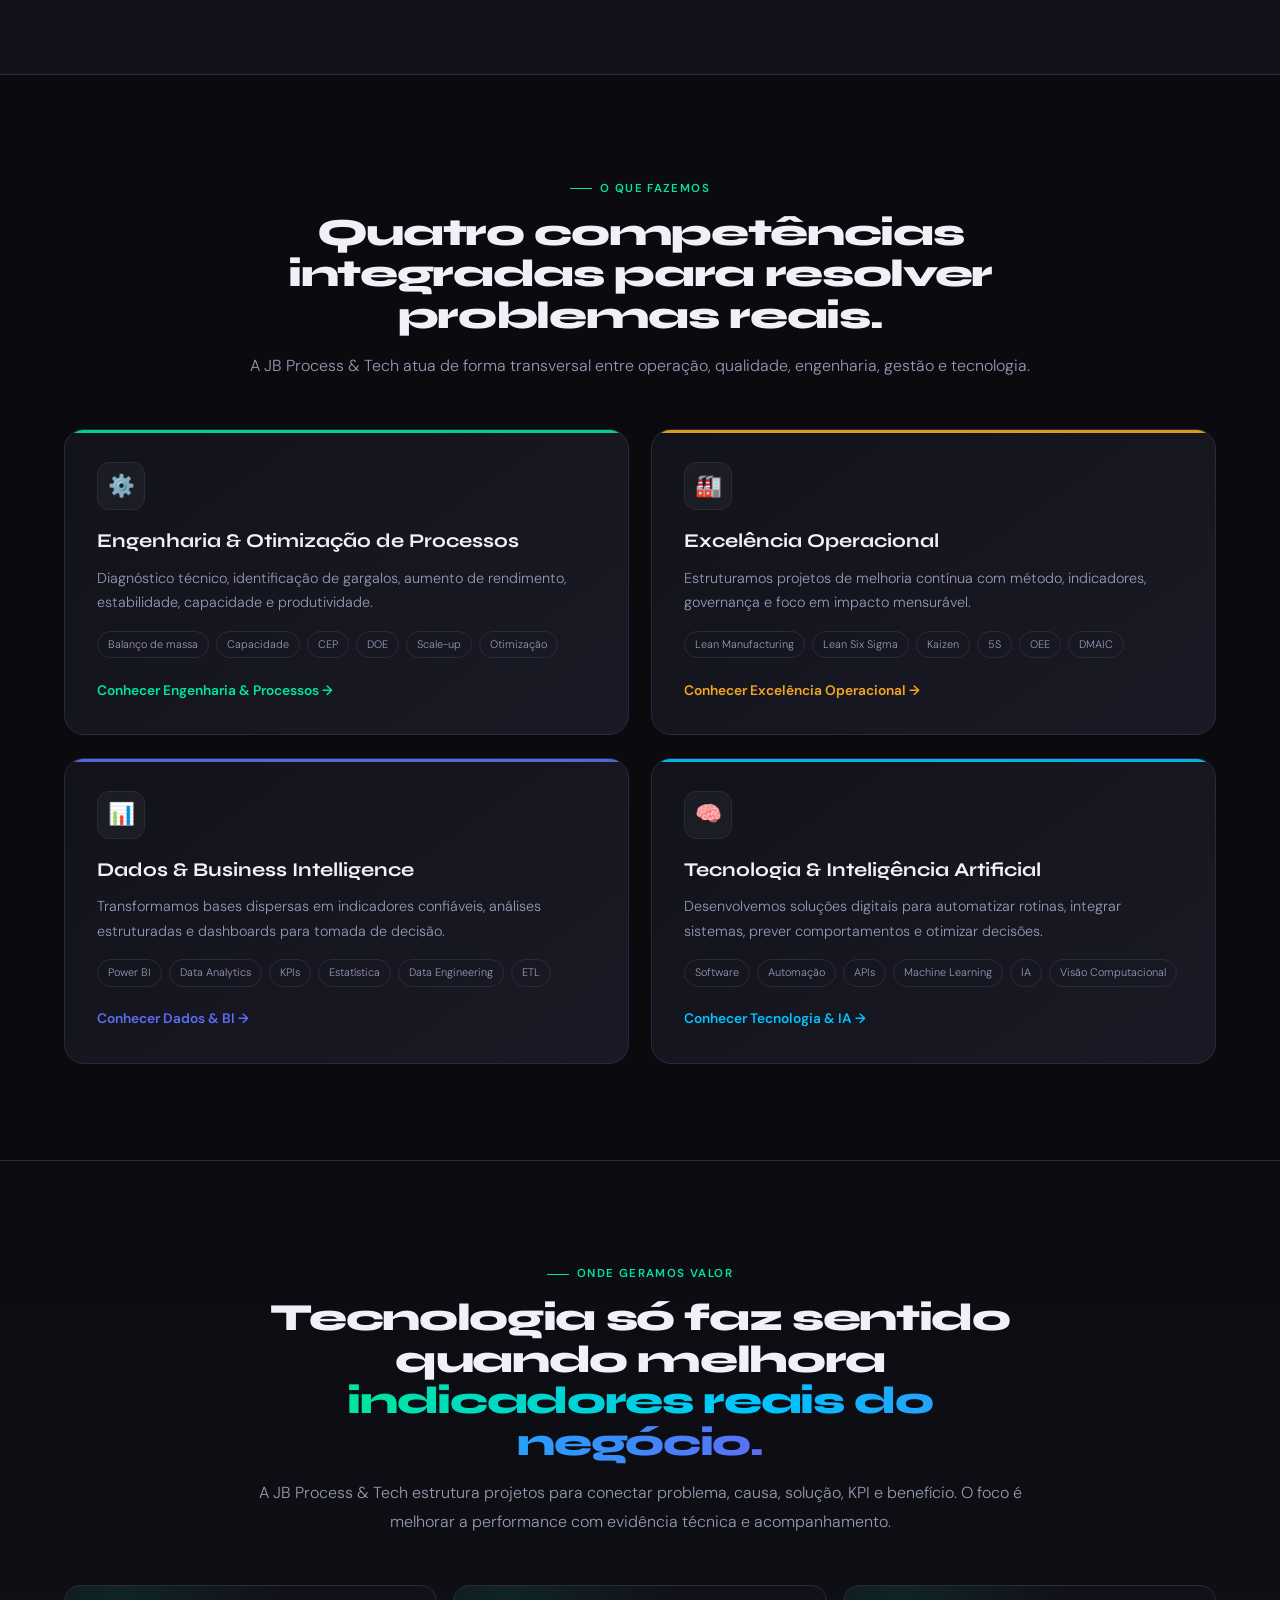
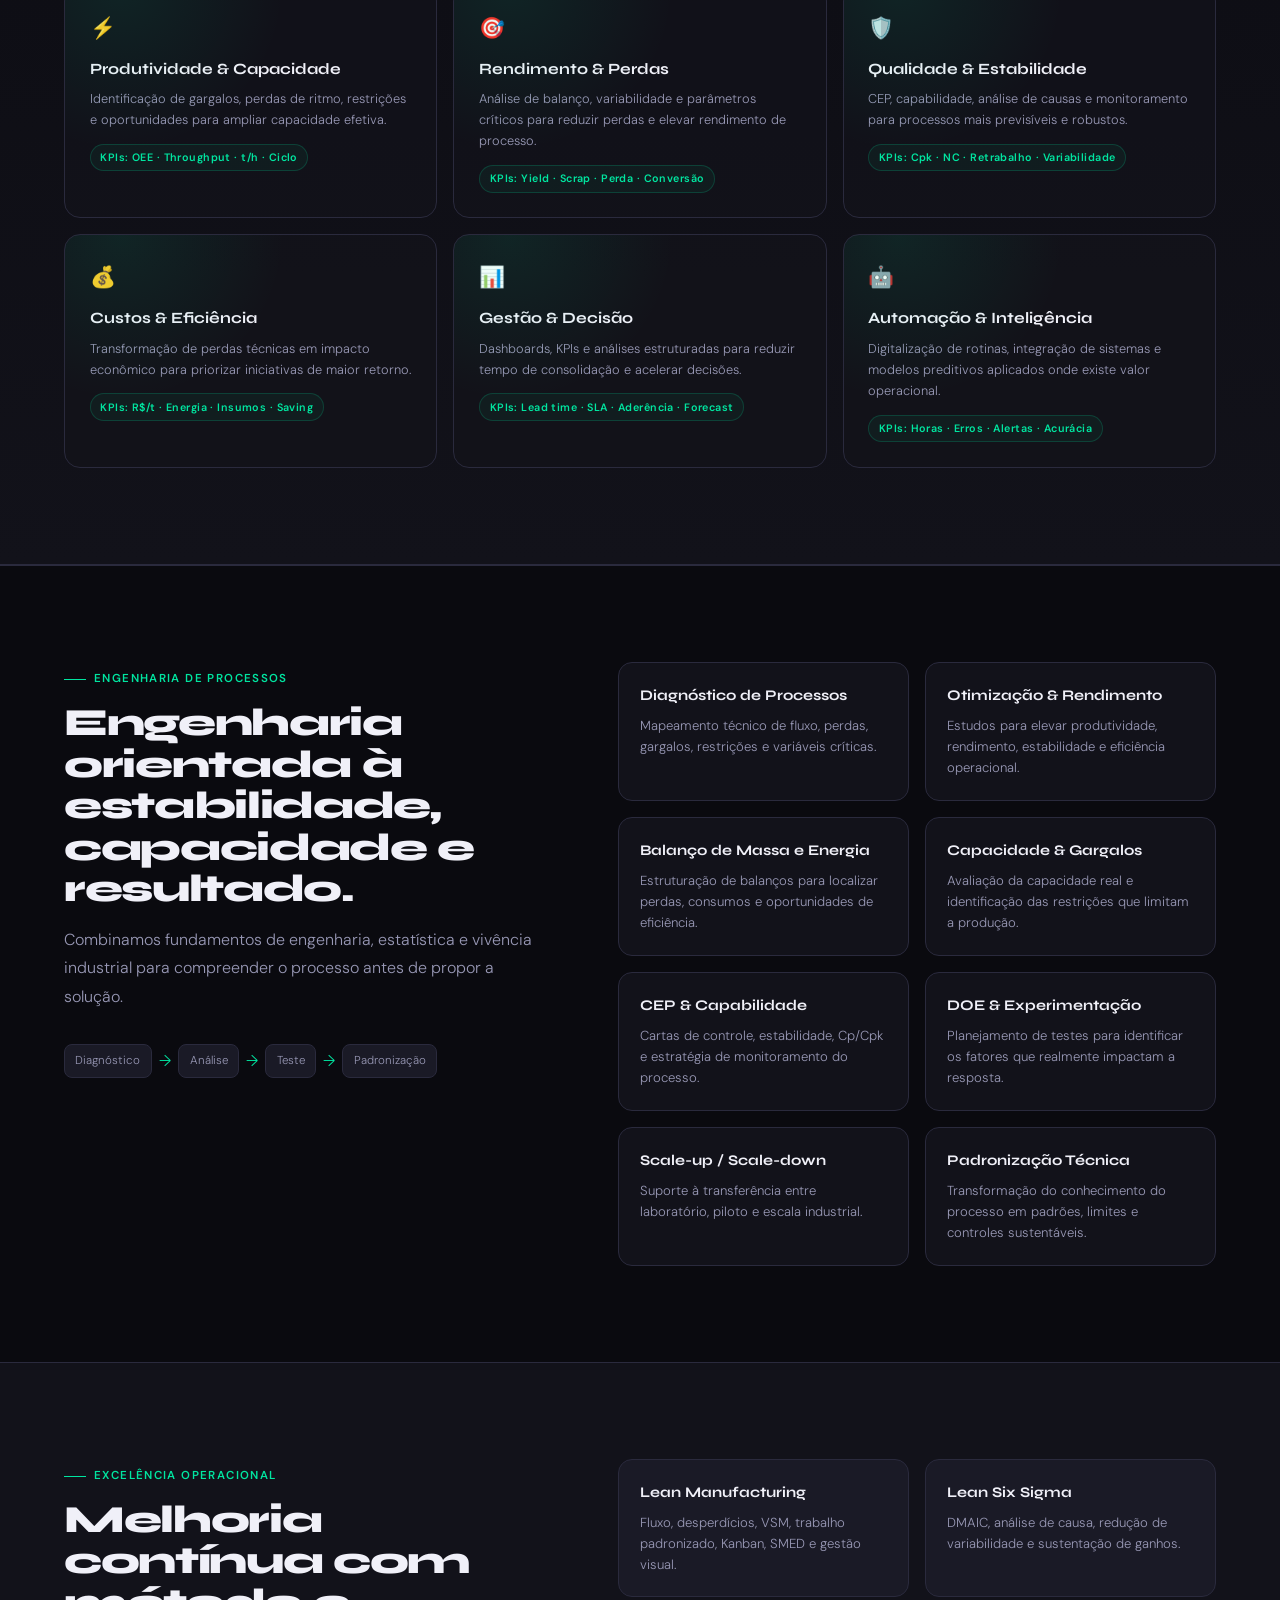
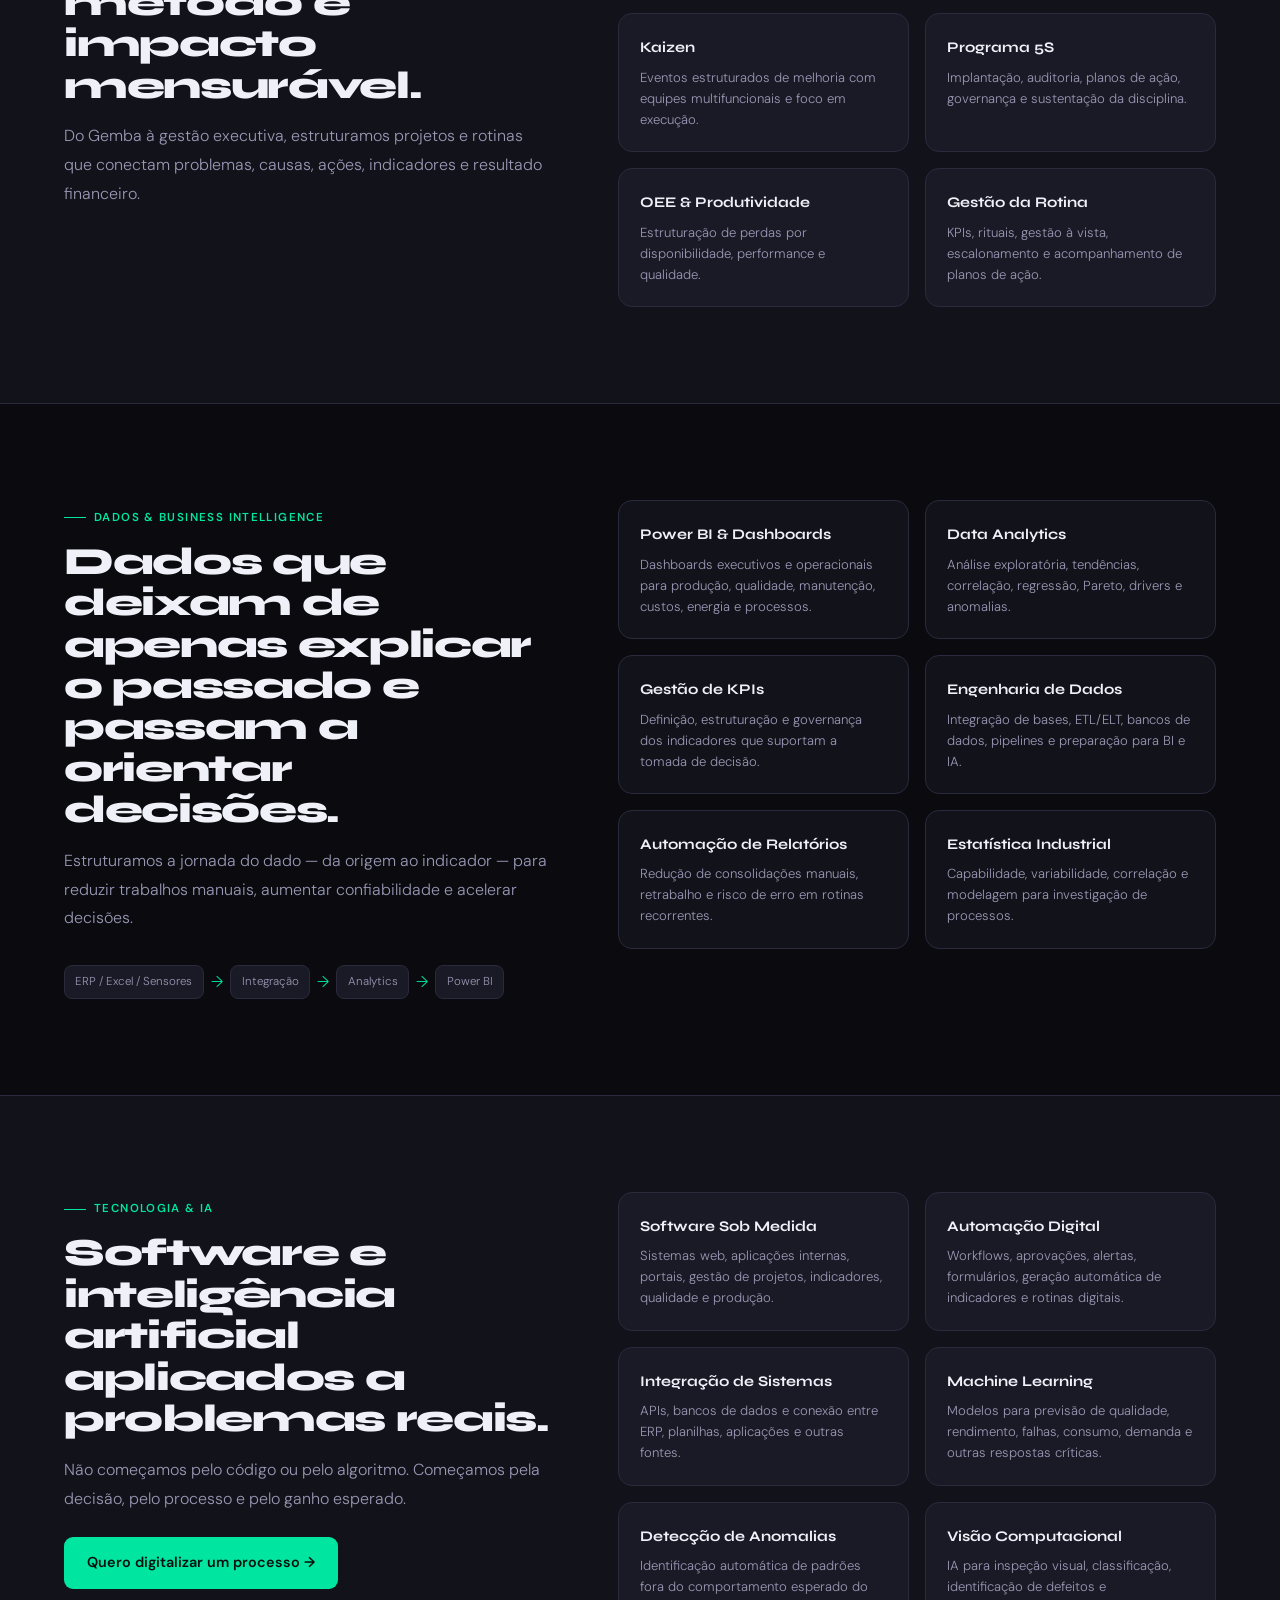
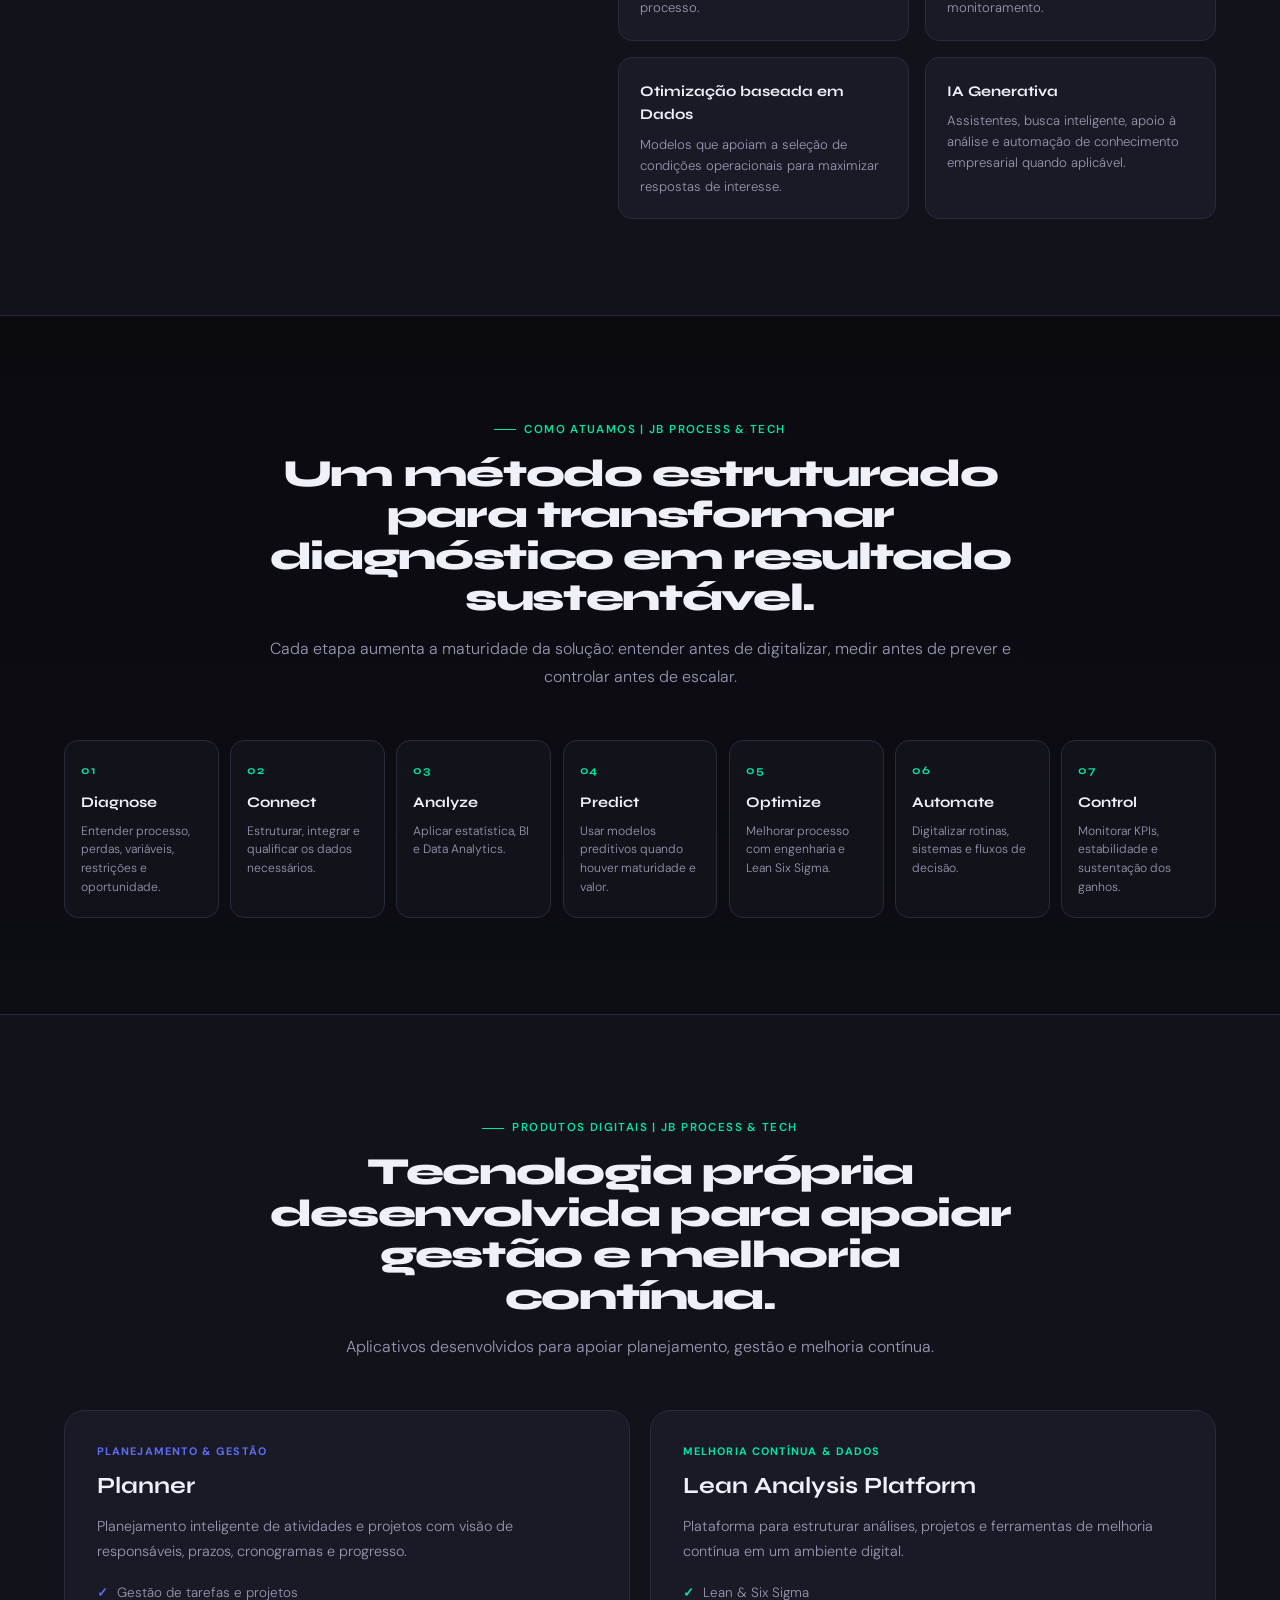
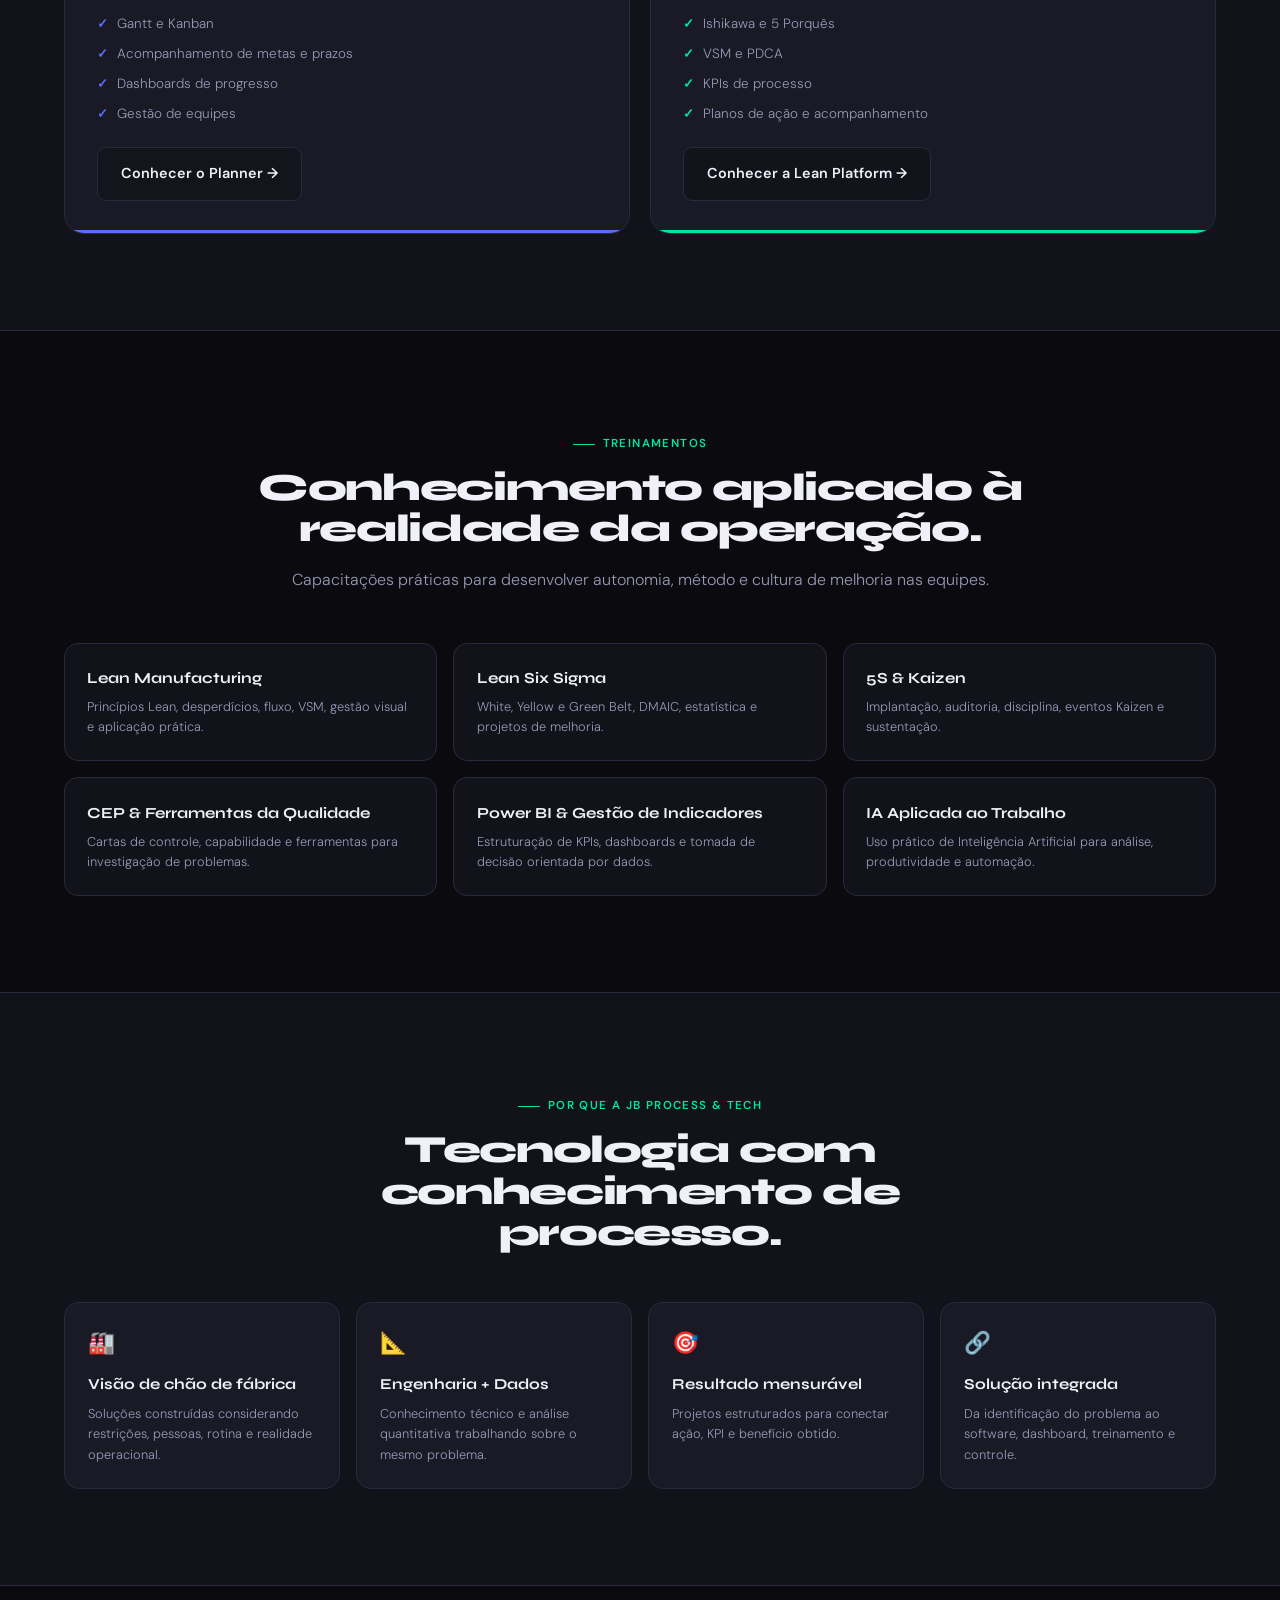
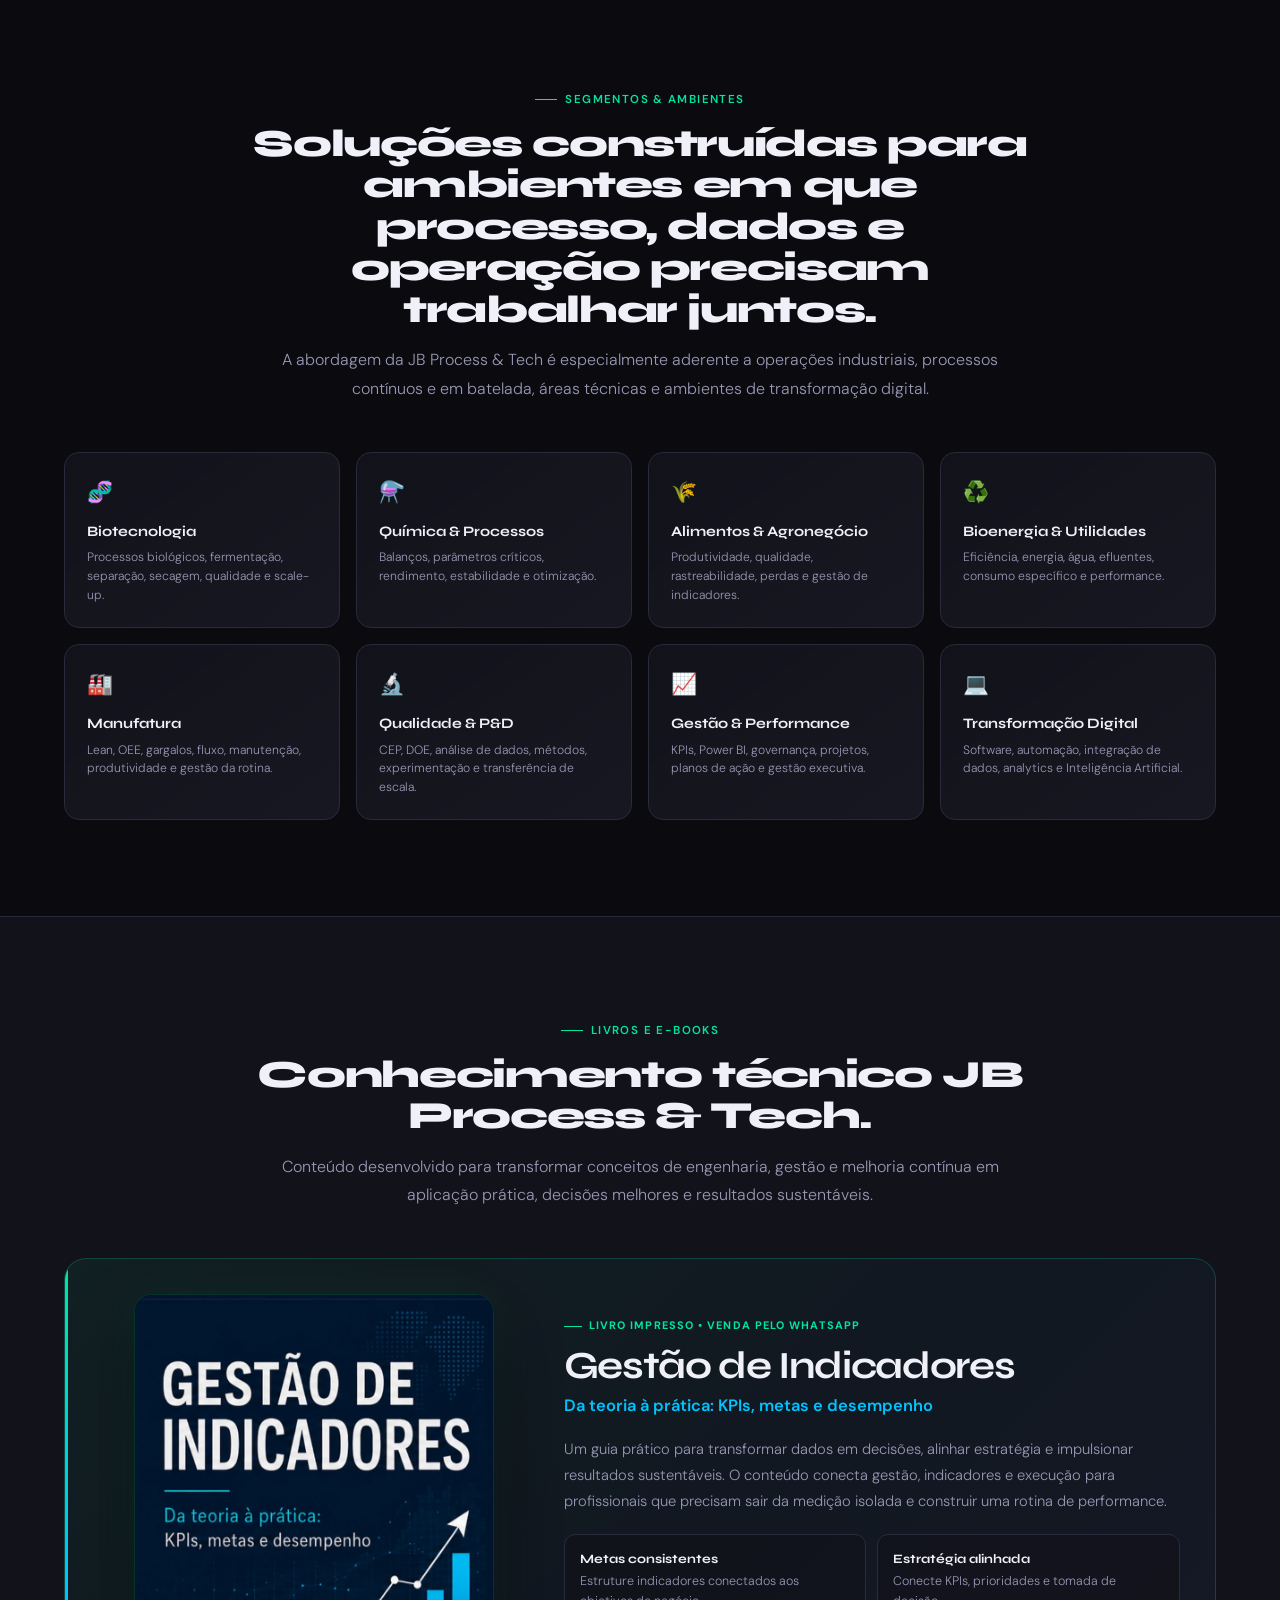
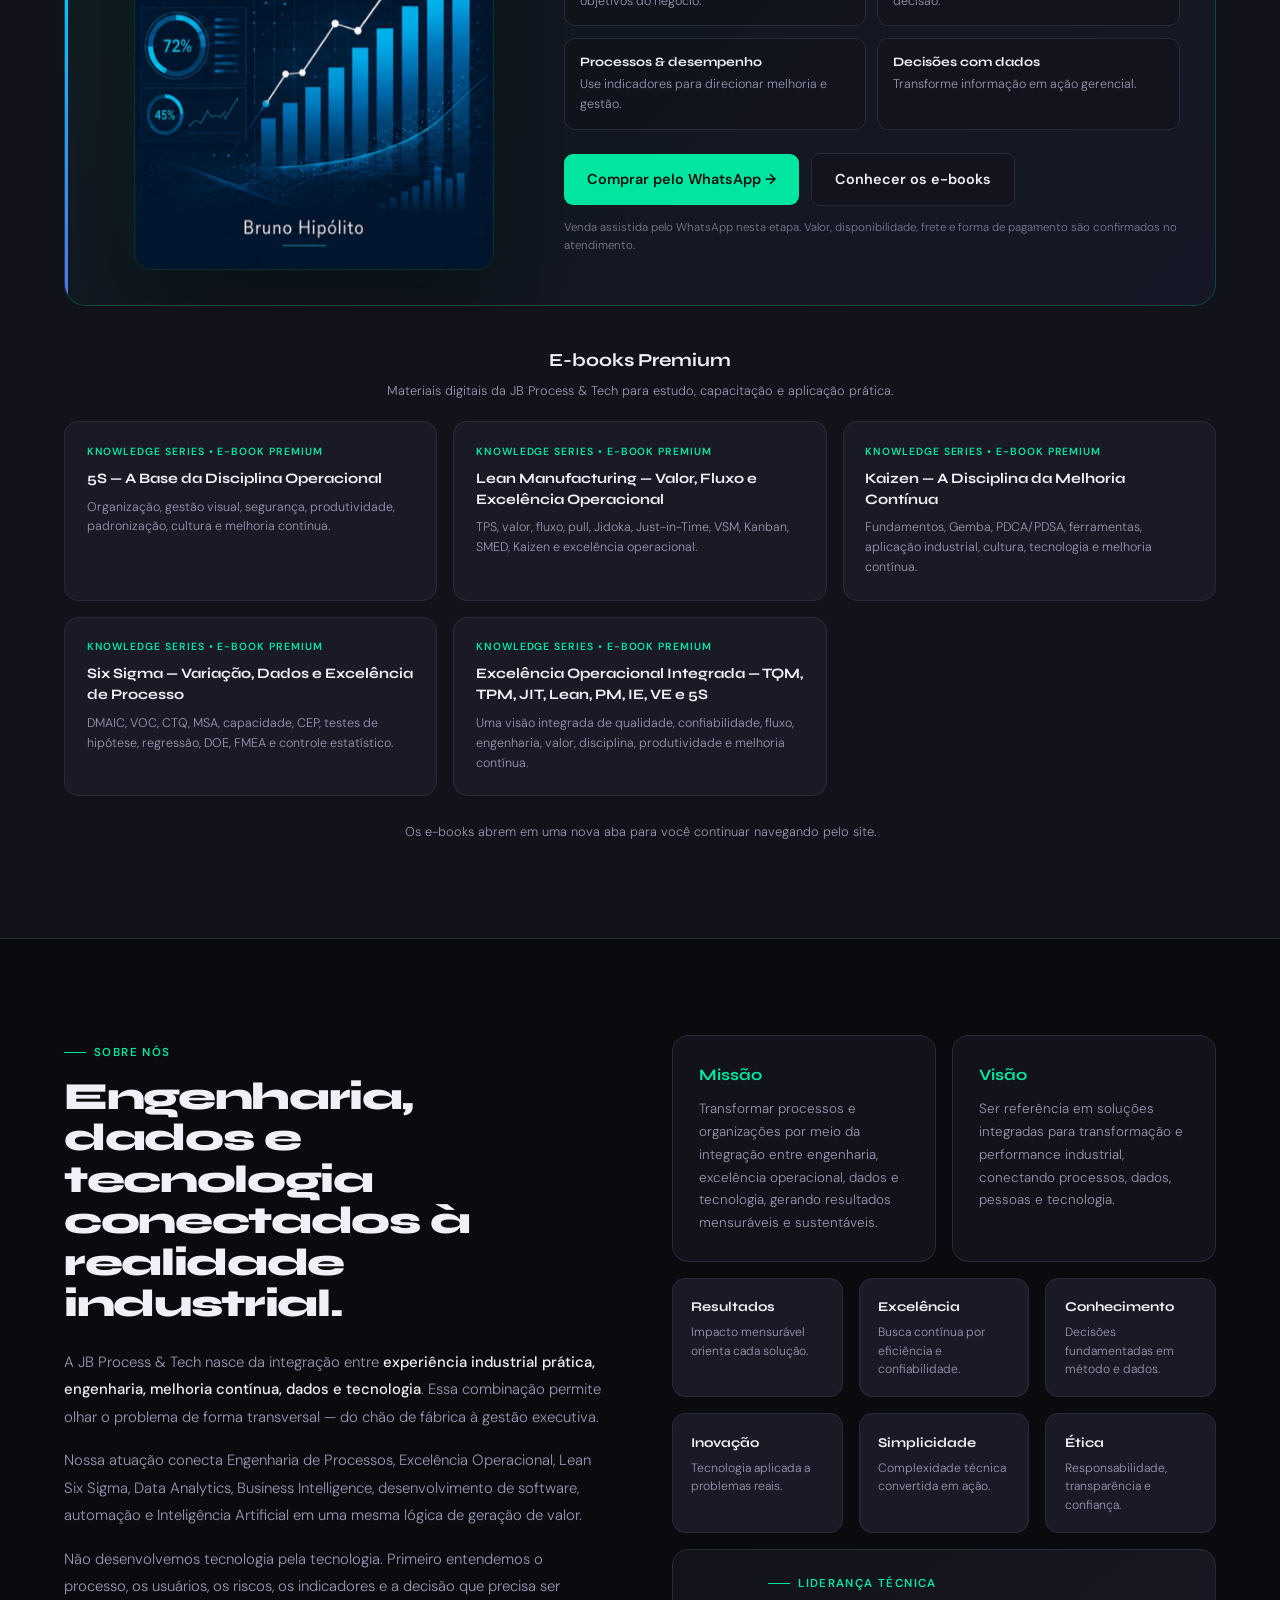
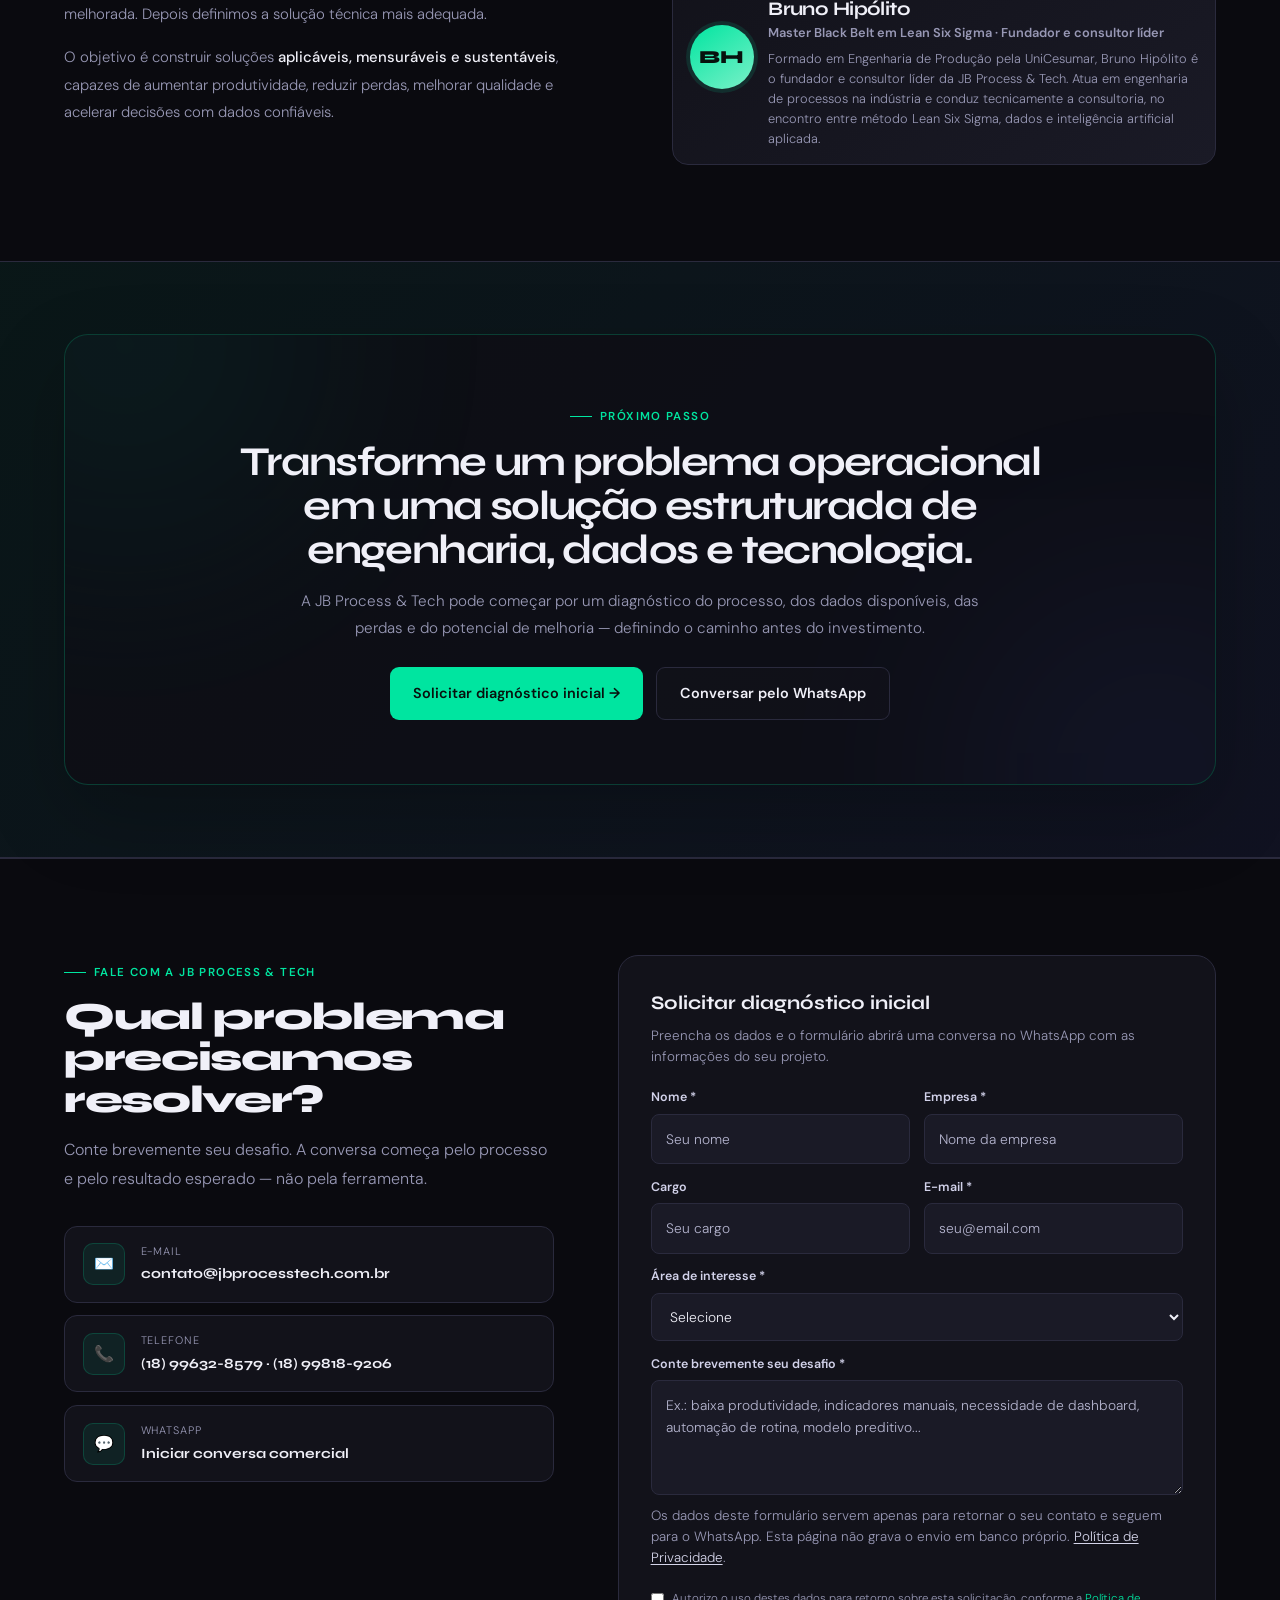
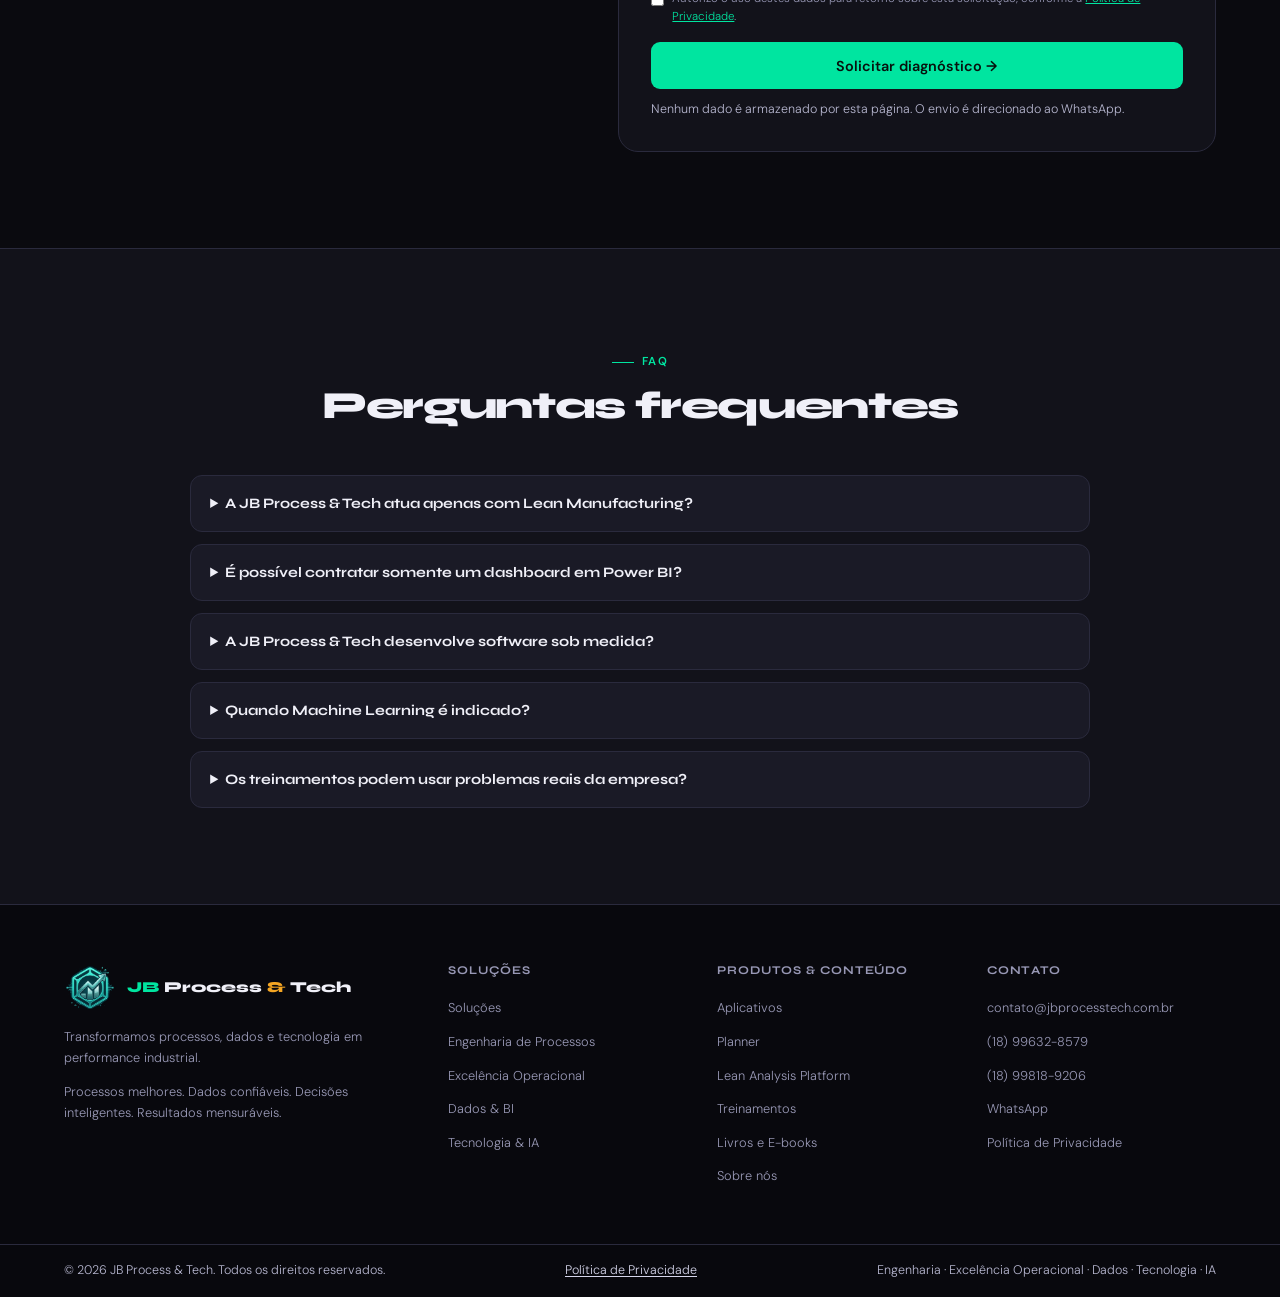
==== commit 4f306544: "Reorganiza o menu e as seções da home e remove o blog. A navegação segue a nova ordem, Livros fica a" ====
--- a/index.html
+++ b/index.html
@@ -262,7 +262,6 @@
 .value span{font-size:.76rem;color:var(--muted);line-height:1.5;display:block}
 
 /* CONTENT */
-.content{background:var(--surface);border-top:1px solid var(--border)}
 .content-strip{display:grid;grid-template-columns:repeat(4,1fr);gap:1rem}
 .ebook-grid{grid-template-columns:repeat(3,1fr)}
 .book-feature{display:grid;grid-template-columns:minmax(280px,.82fr) 1.18fr;gap:2.2rem;align-items:center;background:linear-gradient(135deg,rgba(0,229,160,.07),rgba(0,196,255,.035) 48%,rgba(91,110,245,.06));border:1px solid rgba(0,229,160,.22);border-radius:22px;padding:clamp(1.2rem,3vw,2.2rem);margin-bottom:2.4rem;overflow:hidden;position:relative}
@@ -354,6 +353,8 @@
 .footer-col a{color:var(--muted);text-decoration:none;font-size:.8rem}
 .footer-col a:hover{color:var(--text)}
 .footer-bottom{border-top:1px solid var(--border);padding:1rem 5%;display:flex;justify-content:space-between;gap:1rem;flex-wrap:wrap;color:#b7b7d0;font-size:.78rem}
+#ebooks{background:var(--surface);border-top:1px solid var(--border);border-bottom:1px solid var(--border)}
+#sobre{background:var(--bg)}
 .whatsapp-float{position:fixed;right:22px;bottom:22px;z-index:900;width:54px;height:54px;border-radius:50%;display:grid;place-items:center;background:#25d366;color:#fff;text-decoration:none;font-size:1.4rem;box-shadow:0 10px 32px rgba(37,211,102,.25);transition:opacity .2s,transform .2s,visibility .2s}
 .whatsapp-float:hover{transform:translateY(-3px) scale(1.03)}
 .whatsapp-float.is-hidden{opacity:0;visibility:hidden;pointer-events:none;transform:none}
@@ -437,8 +438,7 @@
       <li><a href="#apps">Aplicativos</a></li>
       <li><a href="#treinamentos">Treinamentos</a></li>
       <li><a href="#ebooks">Livros e E-books</a></li>
-      <li><a href="https://blog.jbprocesstech.com.br" target="_blank" rel="noopener">Conteúdo</a></li>
-      <li><a href="#sobre">Sobre</a></li>
+      <li><a href="#sobre">Sobre nós</a></li>
       <li><a href="#contato" class="nav-cta">Solicitar diagnóstico</a></li>
     </ul>
   </div>
@@ -540,7 +540,7 @@
   </div>
 </section>
 
-<section class="detail-section alt" id="engenharia">
+<section class="detail-section" id="engenharia">
   <div class="container detail-grid">
     <div class="sticky-copy">
       <div class="eyebrow">Engenharia de Processos</div>
@@ -561,7 +561,7 @@
   </div>
 </section>
 
-<section class="detail-section" id="excelencia">
+<section class="detail-section alt" id="excelencia">
   <div class="container detail-grid">
     <div class="sticky-copy">
       <div class="eyebrow">Excelência Operacional</div>
@@ -579,7 +579,7 @@
   </div>
 </section>
 
-<section class="detail-section alt" id="dados">
+<section class="detail-section" id="dados">
   <div class="container detail-grid">
     <div class="sticky-copy">
       <div class="eyebrow">Dados &amp; Business Intelligence</div>
@@ -598,7 +598,7 @@
   </div>
 </section>
 
-<section class="detail-section" id="tecnologia">
+<section class="detail-section alt" id="tecnologia">
   <div class="container detail-grid">
     <div class="sticky-copy">
       <div class="eyebrow">Tecnologia &amp; IA</div>
@@ -714,6 +714,75 @@
       <article class="segment-card"><div class="segment-icon">📈</div><h3>Gestão &amp; Performance</h3><p>KPIs, Power BI, governança, projetos, planos de ação e gestão executiva.</p></article>
       <article class="segment-card"><div class="segment-icon">💻</div><h3>Transformação Digital</h3><p>Software, automação, integração de dados, analytics e Inteligência Artificial.</p></article>
     </div>
+  </div>
+</section>
+
+<section id="ebooks">
+  <div class="container">
+    <div class="section-head center">
+      <div class="eyebrow">Livros e E-books</div>
+      <h2 class="section-title">Conhecimento técnico JB Process &amp; Tech.</h2>
+      <p class="section-desc">Conteúdo desenvolvido para transformar conceitos de engenharia, gestão e melhoria contínua em aplicação prática, decisões melhores e resultados sustentáveis.</p>
+    </div>
+
+    <article class="book-feature" aria-label="Livro Gestão de Indicadores">
+      <div class="book-cover">
+        <img src="livro-gestao-indicadores-premium.webp" width="800" height="1281" decoding="async" alt="Capa real do livro Gestão de Indicadores — Da teoria à prática: KPIs, metas e desempenho, de Bruno Hipólito" loading="lazy">
+      </div>
+      <div class="book-copy">
+        <div class="book-kicker">Livro impresso • Venda pelo WhatsApp</div>
+        <h3>Gestão de Indicadores</h3>
+        <div class="book-subtitle">Da teoria à prática: KPIs, metas e desempenho</div>
+        <p>Um guia prático para transformar dados em decisões, alinhar estratégia e impulsionar resultados sustentáveis. O conteúdo conecta gestão, indicadores e execução para profissionais que precisam sair da medição isolada e construir uma rotina de performance.</p>
+
+        <div class="book-benefits">
+          <div class="book-benefit"><strong>Metas consistentes</strong>Estruture indicadores conectados aos objetivos do negócio.</div>
+          <div class="book-benefit"><strong>Estratégia alinhada</strong>Conecte KPIs, prioridades e tomada de decisão.</div>
+          <div class="book-benefit"><strong>Processos &amp; desempenho</strong>Use indicadores para direcionar melhoria e gestão.</div>
+          <div class="book-benefit"><strong>Decisões com dados</strong>Transforme informação em ação gerencial.</div>
+        </div>
+
+        <div class="book-actions">
+          <a class="btn btn-primary" href="https://wa.me/5518996328579?text=Olá%21%20Gostaria%20de%20adquirir%20o%20livro%20Gestão%20de%20Indicadores%20—%20Da%20teoria%20à%20prática%3A%20KPIs%2C%20metas%20e%20desempenho%2C%20de%20Bruno%20Hipólito.%20Poderia%20me%20informar%20valor%2C%20disponibilidade%2C%20frete%20e%20forma%20de%20pagamento%3F" target="_blank" rel="noopener">Comprar pelo WhatsApp →</a>
+          <a class="btn btn-secondary" href="#ebooks-gratuitos">Conhecer os e-books</a>
+        </div>
+        <div class="book-note">Venda assistida pelo WhatsApp nesta etapa. Valor, disponibilidade, frete e forma de pagamento são confirmados no atendimento.</div>
+      </div>
+    </article>
+
+    <div class="ebook-subhead" id="ebooks-gratuitos">
+      <h3>E-books Premium</h3>
+      <p>Materiais digitais da JB Process &amp; Tech para estudo, capacitação e aplicação prática.</p>
+    </div>
+
+    <div class="content-strip ebook-grid">
+      <a class="content-card" href="/ebooks/5s/" target="_blank" rel="noopener">
+        <div class="cat">Knowledge Series • E-book Premium</div>
+        <h3>5S — A Base da Disciplina Operacional</h3>
+        <p>Organização, gestão visual, segurança, produtividade, padronização, cultura e melhoria contínua.</p>
+      </a>
+      <a class="content-card" href="/ebooks/lean-manufacturing/" target="_blank" rel="noopener">
+        <div class="cat">Knowledge Series • E-book Premium</div>
+        <h3>Lean Manufacturing — Valor, Fluxo e Excelência Operacional</h3>
+        <p>TPS, valor, fluxo, pull, Jidoka, Just-in-Time, VSM, Kanban, SMED, Kaizen e excelência operacional.</p>
+      </a>
+      <a class="content-card" href="/ebooks/kaizen/" target="_blank" rel="noopener">
+        <div class="cat">Knowledge Series • E-book Premium</div>
+        <h3>Kaizen — A Disciplina da Melhoria Contínua</h3>
+        <p>Fundamentos, Gemba, PDCA/PDSA, ferramentas, aplicação industrial, cultura, tecnologia e melhoria contínua.</p>
+      </a>
+      <a class="content-card" href="/ebooks/six-sigma/" target="_blank" rel="noopener">
+        <div class="cat">Knowledge Series • E-book Premium</div>
+        <h3>Six Sigma — Variação, Dados e Excelência de Processo</h3>
+        <p>DMAIC, VOC, CTQ, MSA, capacidade, CEP, testes de hipótese, regressão, DOE, FMEA e controle estatístico.</p>
+      </a>
+      <a class="content-card" href="/ebooks/excelencia-operacional-integrada/" target="_blank" rel="noopener">
+        <div class="cat">Knowledge Series • E-book Premium</div>
+        <h3>Excelência Operacional Integrada — TQM, TPM, JIT, Lean, PM, IE, VE e 5S</h3>
+        <p>Uma visão integrada de qualidade, confiabilidade, fluxo, engenharia, valor, disciplina, produtividade e melhoria contínua.</p>
+      </a>
+    </div>
+    <div style="text-align:center;margin-top:1.6rem;color:var(--muted);font-size:.8rem">Os e-books abrem em uma nova aba para você continuar navegando pelo site.</div>
   </div>
 </section>
 
@@ -773,91 +842,6 @@
 </section>
 
 
-<section id="ebooks">
-  <div class="container">
-    <div class="section-head center">
-      <div class="eyebrow">Livros e E-books</div>
-      <h2 class="section-title">Conhecimento técnico JB Process &amp; Tech.</h2>
-      <p class="section-desc">Conteúdo desenvolvido para transformar conceitos de engenharia, gestão e melhoria contínua em aplicação prática, decisões melhores e resultados sustentáveis.</p>
-    </div>
-
-    <article class="book-feature" aria-label="Livro Gestão de Indicadores">
-      <div class="book-cover">
-        <img src="livro-gestao-indicadores-premium.webp" width="800" height="1281" decoding="async" alt="Capa real do livro Gestão de Indicadores — Da teoria à prática: KPIs, metas e desempenho, de Bruno Hipólito" loading="lazy">
-      </div>
-      <div class="book-copy">
-        <div class="book-kicker">Livro impresso • Venda pelo WhatsApp</div>
-        <h3>Gestão de Indicadores</h3>
-        <div class="book-subtitle">Da teoria à prática: KPIs, metas e desempenho</div>
-        <p>Um guia prático para transformar dados em decisões, alinhar estratégia e impulsionar resultados sustentáveis. O conteúdo conecta gestão, indicadores e execução para profissionais que precisam sair da medição isolada e construir uma rotina de performance.</p>
-
-        <div class="book-benefits">
-          <div class="book-benefit"><strong>Metas consistentes</strong>Estruture indicadores conectados aos objetivos do negócio.</div>
-          <div class="book-benefit"><strong>Estratégia alinhada</strong>Conecte KPIs, prioridades e tomada de decisão.</div>
-          <div class="book-benefit"><strong>Processos &amp; desempenho</strong>Use indicadores para direcionar melhoria e gestão.</div>
-          <div class="book-benefit"><strong>Decisões com dados</strong>Transforme informação em ação gerencial.</div>
-        </div>
-
-        <div class="book-actions">
-          <a class="btn btn-primary" href="https://wa.me/5518996328579?text=Olá%21%20Gostaria%20de%20adquirir%20o%20livro%20Gestão%20de%20Indicadores%20—%20Da%20teoria%20à%20prática%3A%20KPIs%2C%20metas%20e%20desempenho%2C%20de%20Bruno%20Hipólito.%20Poderia%20me%20informar%20valor%2C%20disponibilidade%2C%20frete%20e%20forma%20de%20pagamento%3F" target="_blank" rel="noopener">Comprar pelo WhatsApp →</a>
-          <a class="btn btn-secondary" href="#ebooks-gratuitos">Conhecer os e-books</a>
-        </div>
-        <div class="book-note">Venda assistida pelo WhatsApp nesta etapa. Valor, disponibilidade, frete e forma de pagamento são confirmados no atendimento.</div>
-      </div>
-    </article>
-
-    <div class="ebook-subhead" id="ebooks-gratuitos">
-      <h3>E-books Premium</h3>
-      <p>Materiais digitais da JB Process &amp; Tech para estudo, capacitação e aplicação prática.</p>
-    </div>
-
-    <div class="content-strip ebook-grid">
-      <a class="content-card" href="/ebooks/5s/" target="_blank" rel="noopener">
-        <div class="cat">Knowledge Series • E-book Premium</div>
-        <h3>5S — A Base da Disciplina Operacional</h3>
-        <p>Organização, gestão visual, segurança, produtividade, padronização, cultura e melhoria contínua.</p>
-      </a>
-      <a class="content-card" href="/ebooks/lean-manufacturing/" target="_blank" rel="noopener">
-        <div class="cat">Knowledge Series • E-book Premium</div>
-        <h3>Lean Manufacturing — Valor, Fluxo e Excelência Operacional</h3>
-        <p>TPS, valor, fluxo, pull, Jidoka, Just-in-Time, VSM, Kanban, SMED, Kaizen e excelência operacional.</p>
-      </a>
-      <a class="content-card" href="/ebooks/kaizen/" target="_blank" rel="noopener">
-        <div class="cat">Knowledge Series • E-book Premium</div>
-        <h3>Kaizen — A Disciplina da Melhoria Contínua</h3>
-        <p>Fundamentos, Gemba, PDCA/PDSA, ferramentas, aplicação industrial, cultura, tecnologia e melhoria contínua.</p>
-      </a>
-      <a class="content-card" href="/ebooks/six-sigma/" target="_blank" rel="noopener">
-        <div class="cat">Knowledge Series • E-book Premium</div>
-        <h3>Six Sigma — Variação, Dados e Excelência de Processo</h3>
-        <p>DMAIC, VOC, CTQ, MSA, capacidade, CEP, testes de hipótese, regressão, DOE, FMEA e controle estatístico.</p>
-      </a>
-      <a class="content-card" href="/ebooks/excelencia-operacional-integrada/" target="_blank" rel="noopener">
-        <div class="cat">Knowledge Series • E-book Premium</div>
-        <h3>Excelência Operacional Integrada — TQM, TPM, JIT, Lean, PM, IE, VE e 5S</h3>
-        <p>Uma visão integrada de qualidade, confiabilidade, fluxo, engenharia, valor, disciplina, produtividade e melhoria contínua.</p>
-      </a>
-    </div>
-    <div style="text-align:center;margin-top:1.6rem;color:var(--muted);font-size:.8rem">Os e-books abrem em uma nova aba para você continuar navegando pelo site.</div>
-  </div>
-</section>
-
-<section class="content" id="conteudo">
-  <div class="container">
-    <div class="section-head center">
-      <div class="eyebrow">Conteúdo</div>
-      <h2 class="section-title">Conhecimento que conecta engenharia, gestão, dados e tecnologia.</h2>
-          </div>
-    <div class="content-strip">
-      <a class="content-card" href="https://blog.jbprocesstech.com.br" target="_blank" rel="noopener"><div class="cat">Engenharia</div><h3>Otimização e estabilidade de processos</h3><p>Capacidade, perdas, variabilidade, CEP, DOE e desempenho industrial.</p></a>
-      <a class="content-card" href="https://blog.jbprocesstech.com.br" target="_blank" rel="noopener"><div class="cat">Dados &amp; BI</div><h3>Power BI e Data Analytics industrial</h3><p>KPIs, dashboards e análises voltadas à decisão.</p></a>
-      <a class="content-card" href="https://blog.jbprocesstech.com.br" target="_blank" rel="noopener"><div class="cat">Excelência Operacional</div><h3>Lean, Six Sigma, Kaizen e 5S</h3><p>Metodologias aplicadas a problemas reais de operação.</p></a>
-      <a class="content-card" href="https://blog.jbprocesstech.com.br" target="_blank" rel="noopener"><div class="cat">Tecnologia &amp; IA</div><h3>Automação, software e Machine Learning</h3><p>Transformação digital com foco em performance.</p></a>
-    </div>
-    <div style="text-align:center;margin-top:2rem"><a href="https://blog.jbprocesstech.com.br" target="_blank" rel="noopener" class="btn btn-secondary">Acessar o blog →</a></div>
-  </div>
-</section>
-
 <section class="contact" id="contato">
   <div class="container contact-grid">
     <div>
@@ -910,8 +894,8 @@
       <p>Transformamos processos, dados e tecnologia em performance industrial.</p>
       <p style="margin-top:.8rem">Processos melhores. Dados confiáveis. Decisões inteligentes. Resultados mensuráveis.</p>
     </div>
-    <div class="footer-col"><h4>Soluções</h4><ul><li><a href="#engenharia">Engenharia de Processos</a></li><li><a href="#excelencia">Excelência Operacional</a></li><li><a href="#dados">Dados &amp; BI</a></li><li><a href="#tecnologia">Tecnologia &amp; IA</a></li></ul></div>
-    <div class="footer-col"><h4>Produtos &amp; Conteúdo</h4><ul><li><a href="https://planner.ind.br" target="_blank" rel="noopener">Planner</a></li><li><a href="https://lean.ind.br" target="_blank" rel="noopener">Lean Analysis Platform</a></li><li><a href="#treinamentos">Treinamentos</a></li><li><a href="#ebooks">Livros e E-books</a></li><li><a href="https://blog.jbprocesstech.com.br" target="_blank" rel="noopener">Blog</a></li></ul></div>
+    <div class="footer-col"><h4>Soluções</h4><ul><li><a href="#solucoes">Soluções</a></li><li><a href="#engenharia">Engenharia de Processos</a></li><li><a href="#excelencia">Excelência Operacional</a></li><li><a href="#dados">Dados &amp; BI</a></li><li><a href="#tecnologia">Tecnologia &amp; IA</a></li></ul></div>
+    <div class="footer-col"><h4>Produtos &amp; Conteúdo</h4><ul><li><a href="#apps">Aplicativos</a></li><li><a href="https://planner.ind.br" target="_blank" rel="noopener">Planner</a></li><li><a href="https://lean.ind.br" target="_blank" rel="noopener">Lean Analysis Platform</a></li><li><a href="#treinamentos">Treinamentos</a></li><li><a href="#ebooks">Livros e E-books</a></li><li><a href="#sobre">Sobre nós</a></li></ul></div>
     <div class="footer-col"><h4>Contato</h4><ul><li><a id="fe-lnk" href="#"><span id="fe-val">E-mail</span></a></li><li><a href="tel:+5518996328579">(18) 99632-8579</a></li><li><a href="tel:+5518998189206">(18) 99818-9206</a></li><li><a href="https://wa.me/5518996328579" target="_blank" rel="noopener">WhatsApp</a></li><li><a href="/politica-de-privacidade/">Política de Privacidade</a></li></ul></div>
   </div>
   <div class="footer-bottom"><span>© 2026 JB Process &amp; Tech. Todos os direitos reservados.</span><a href="/politica-de-privacidade/">Política de Privacidade</a><span>Engenharia · Excelência Operacional · Dados · Tecnologia · IA</span></div>
